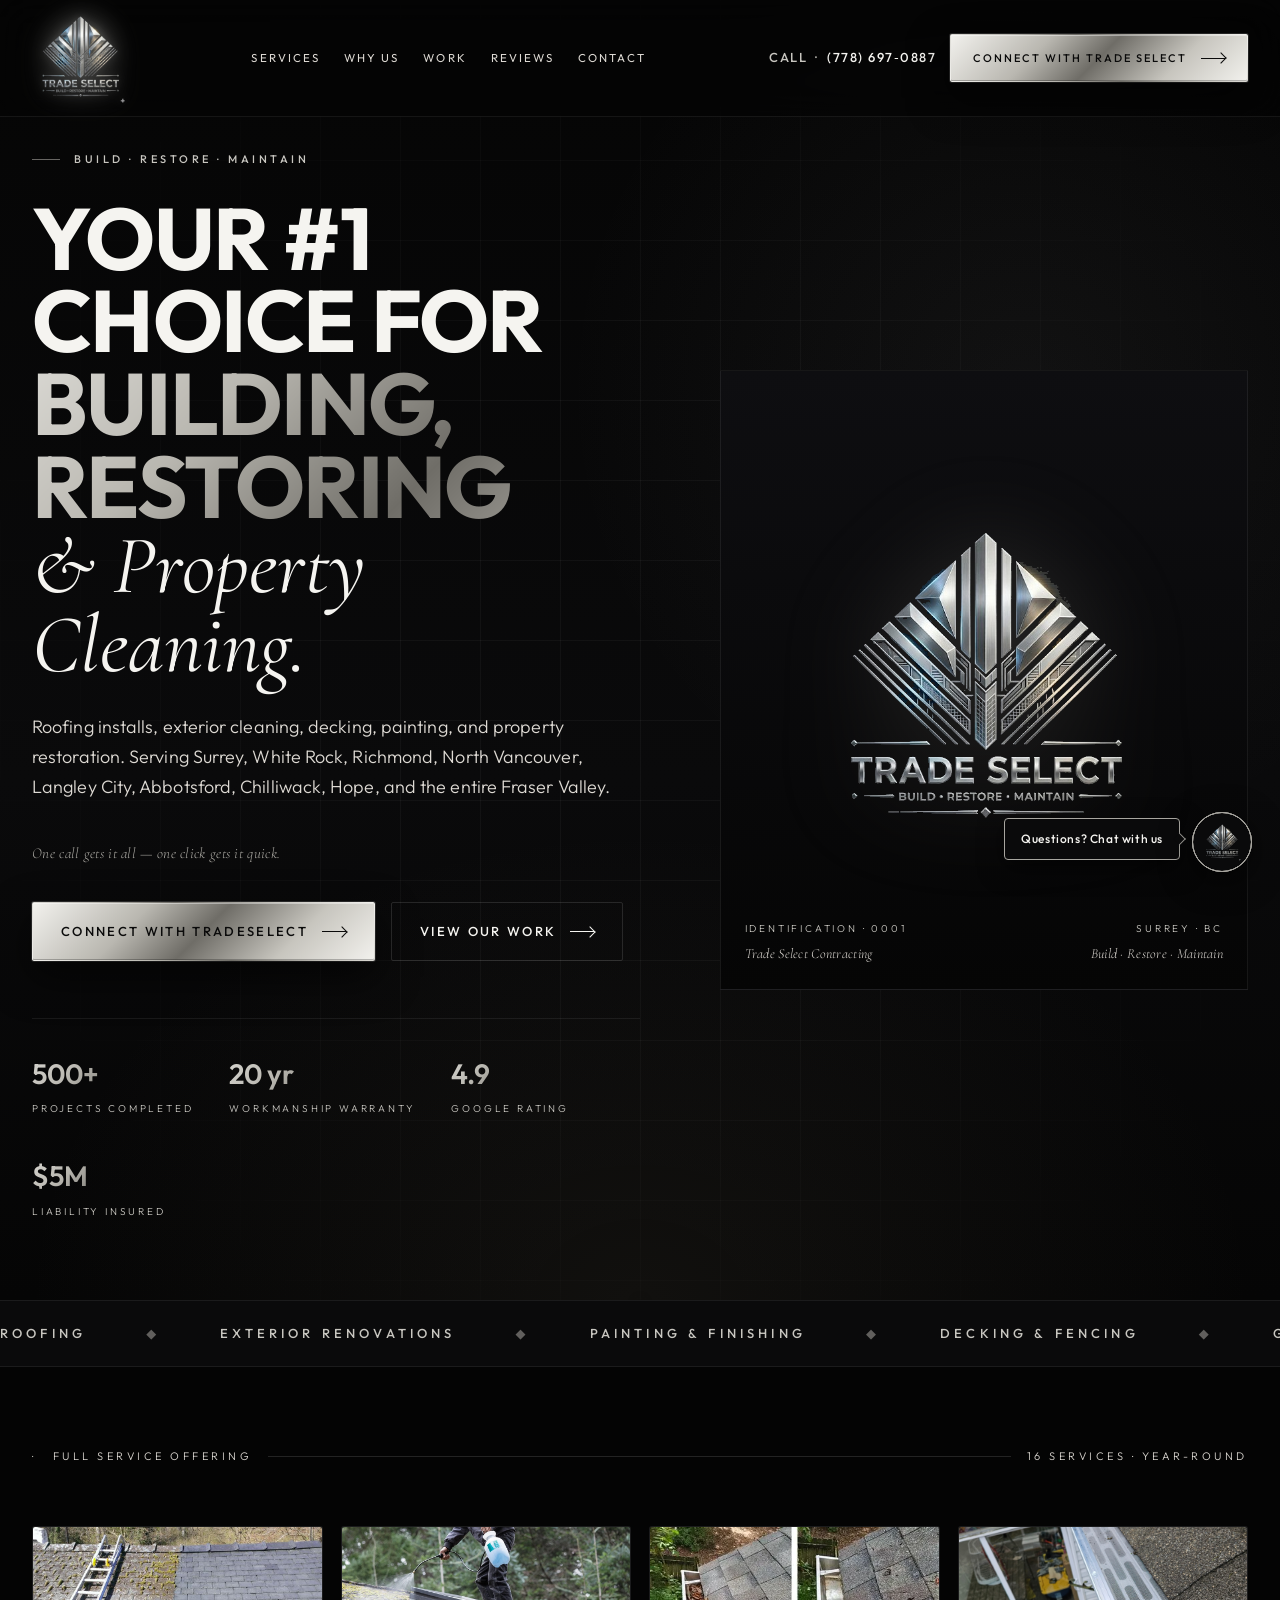
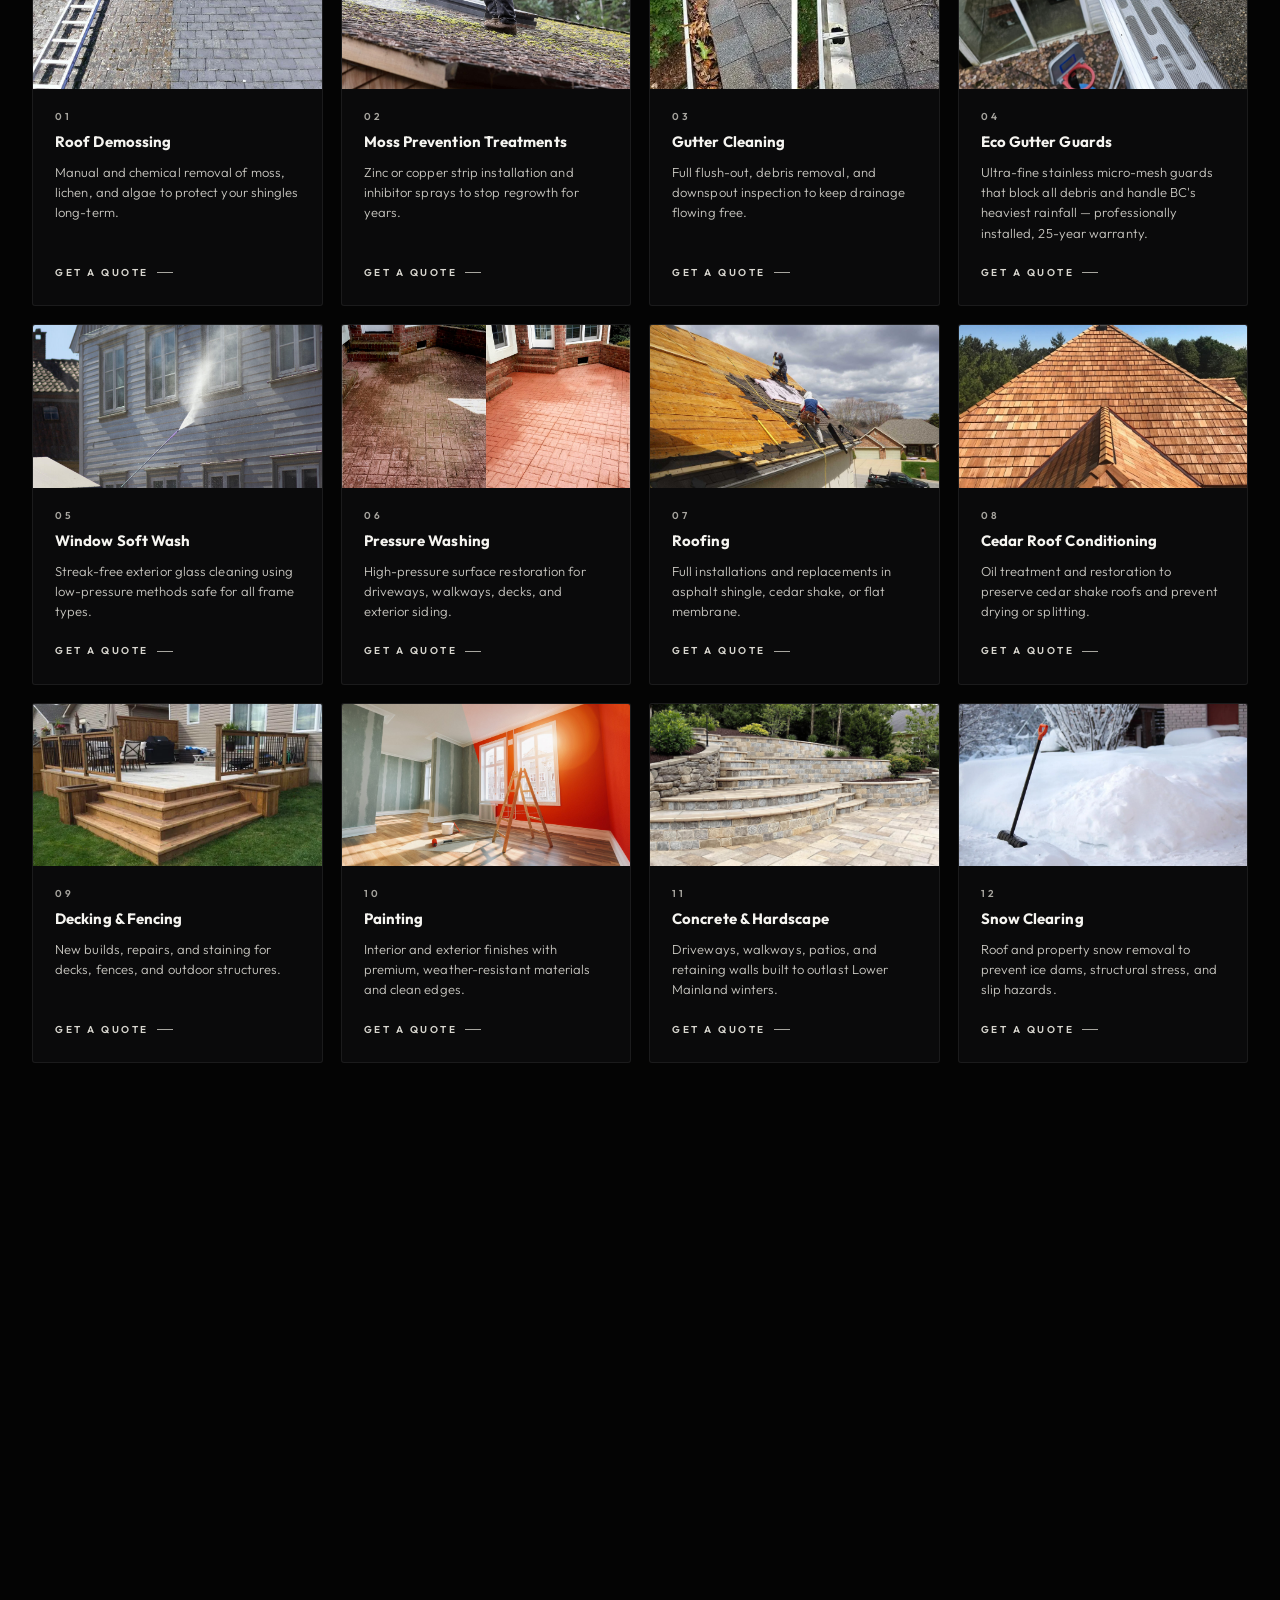
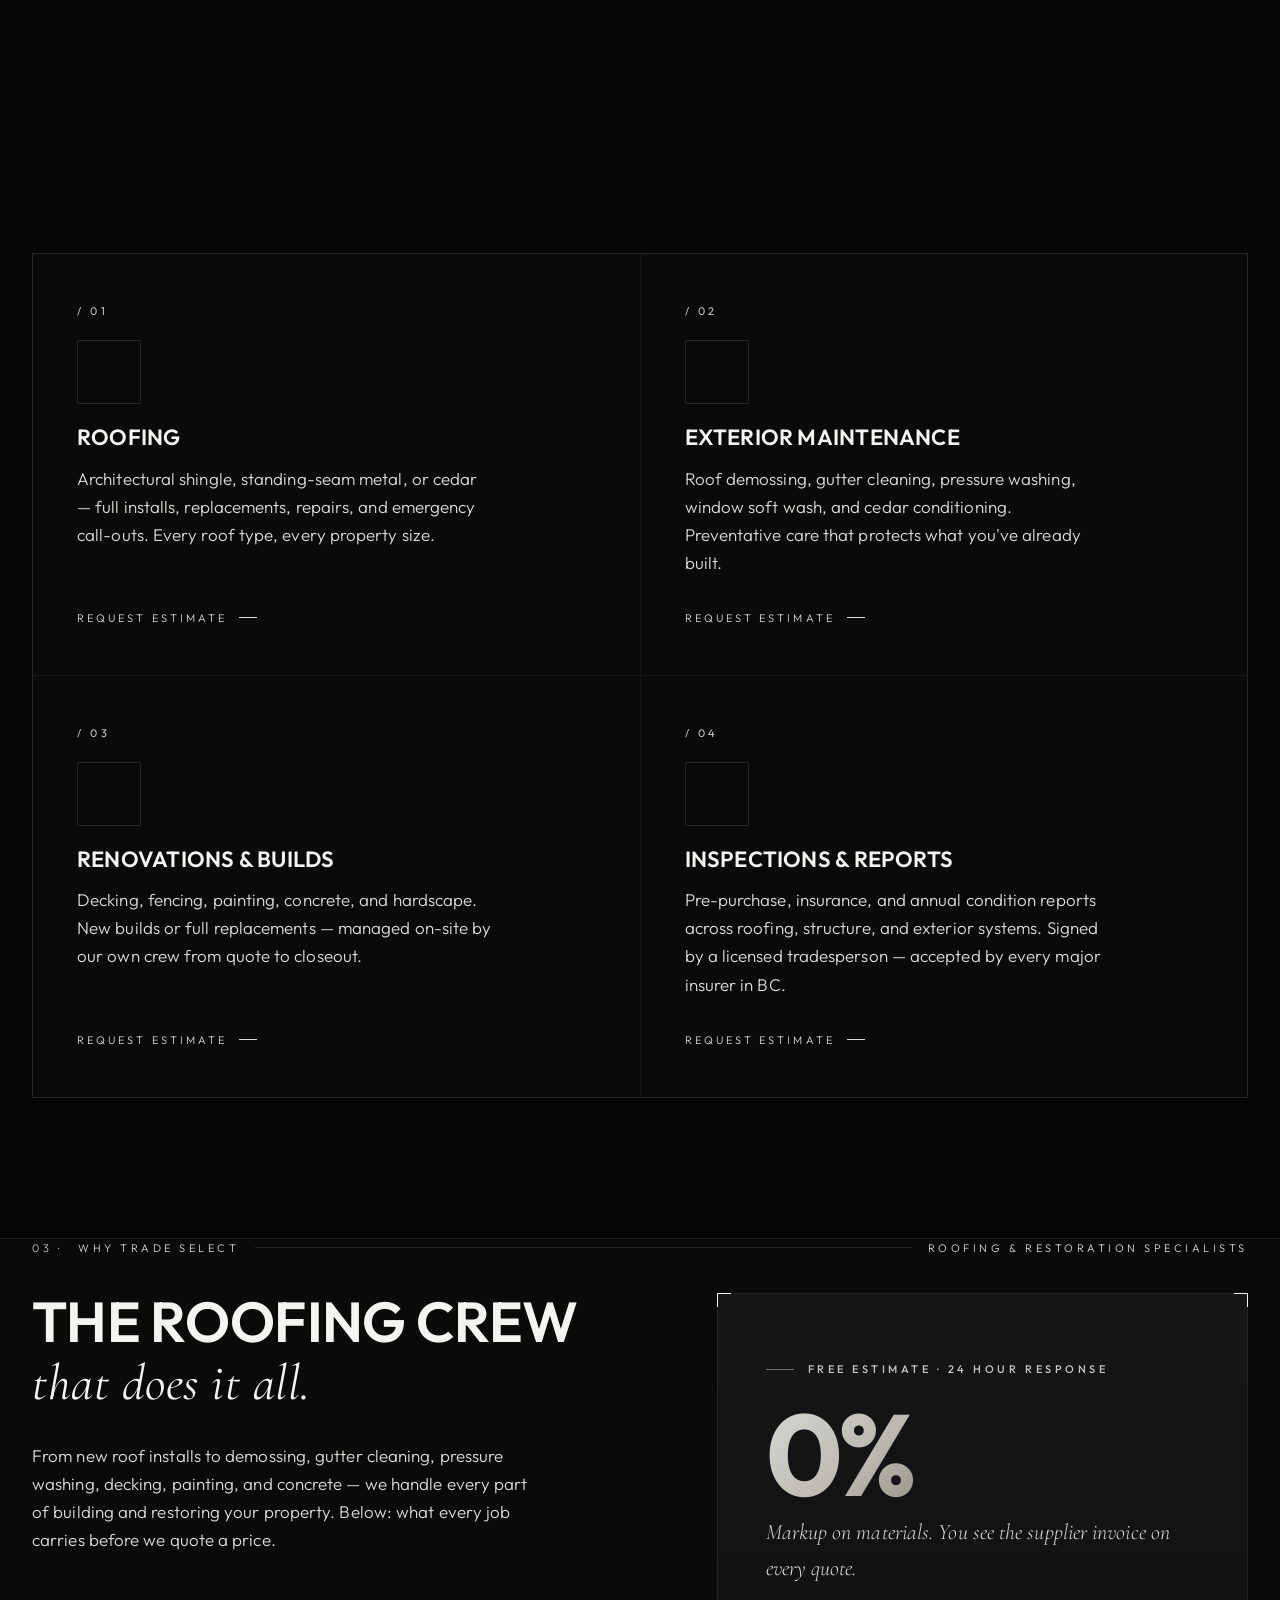
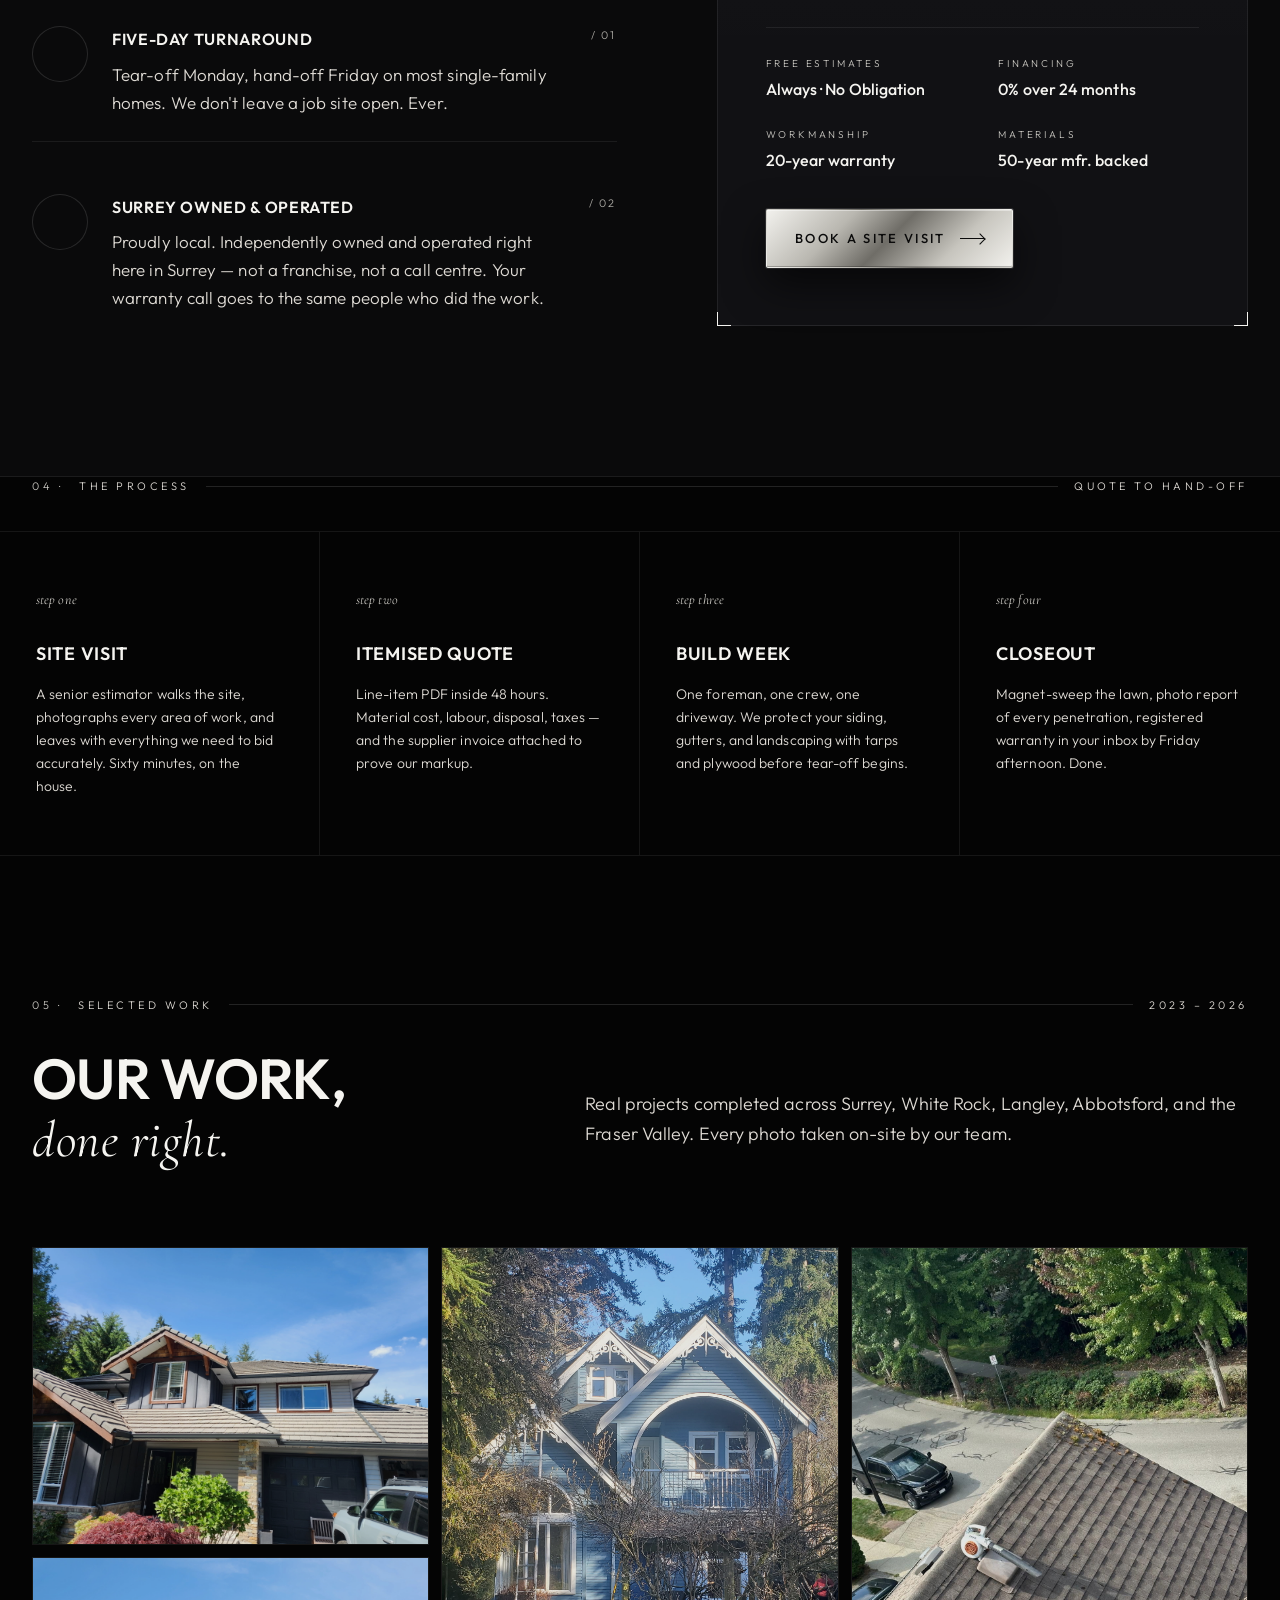
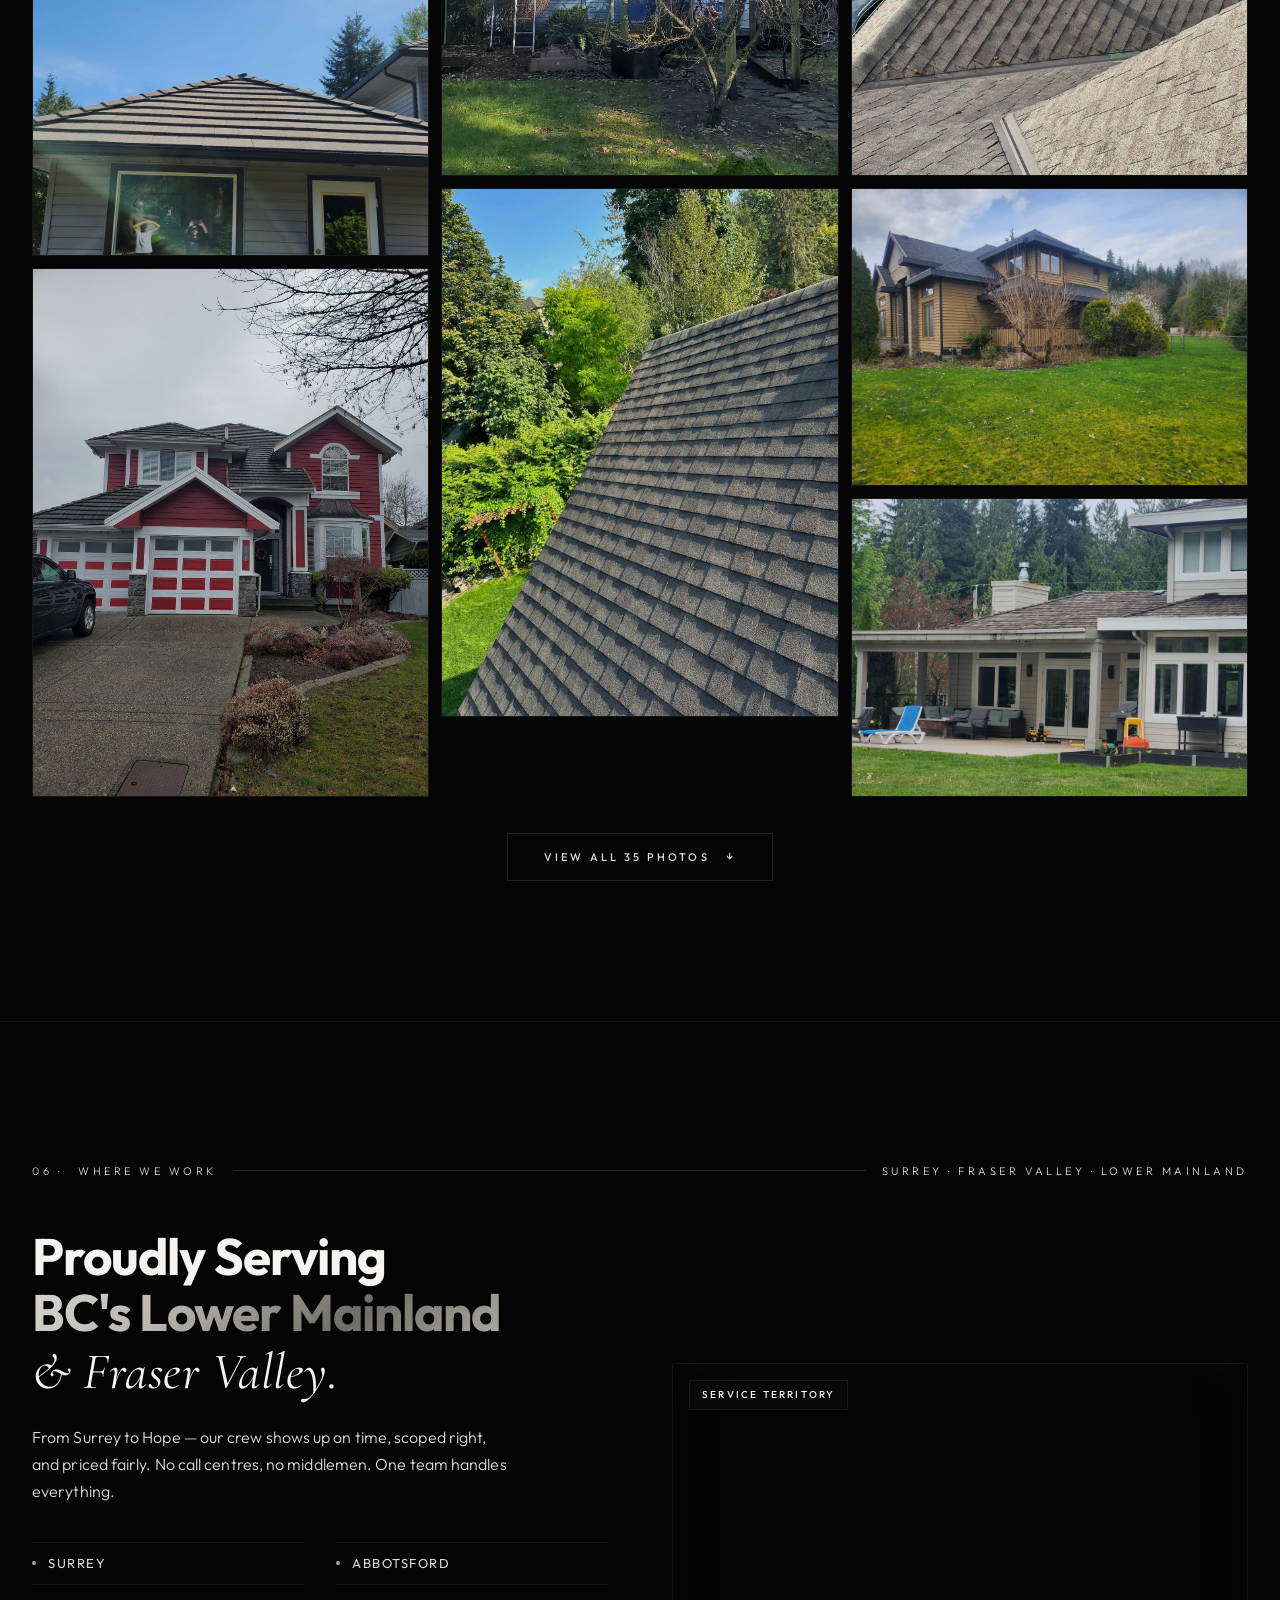
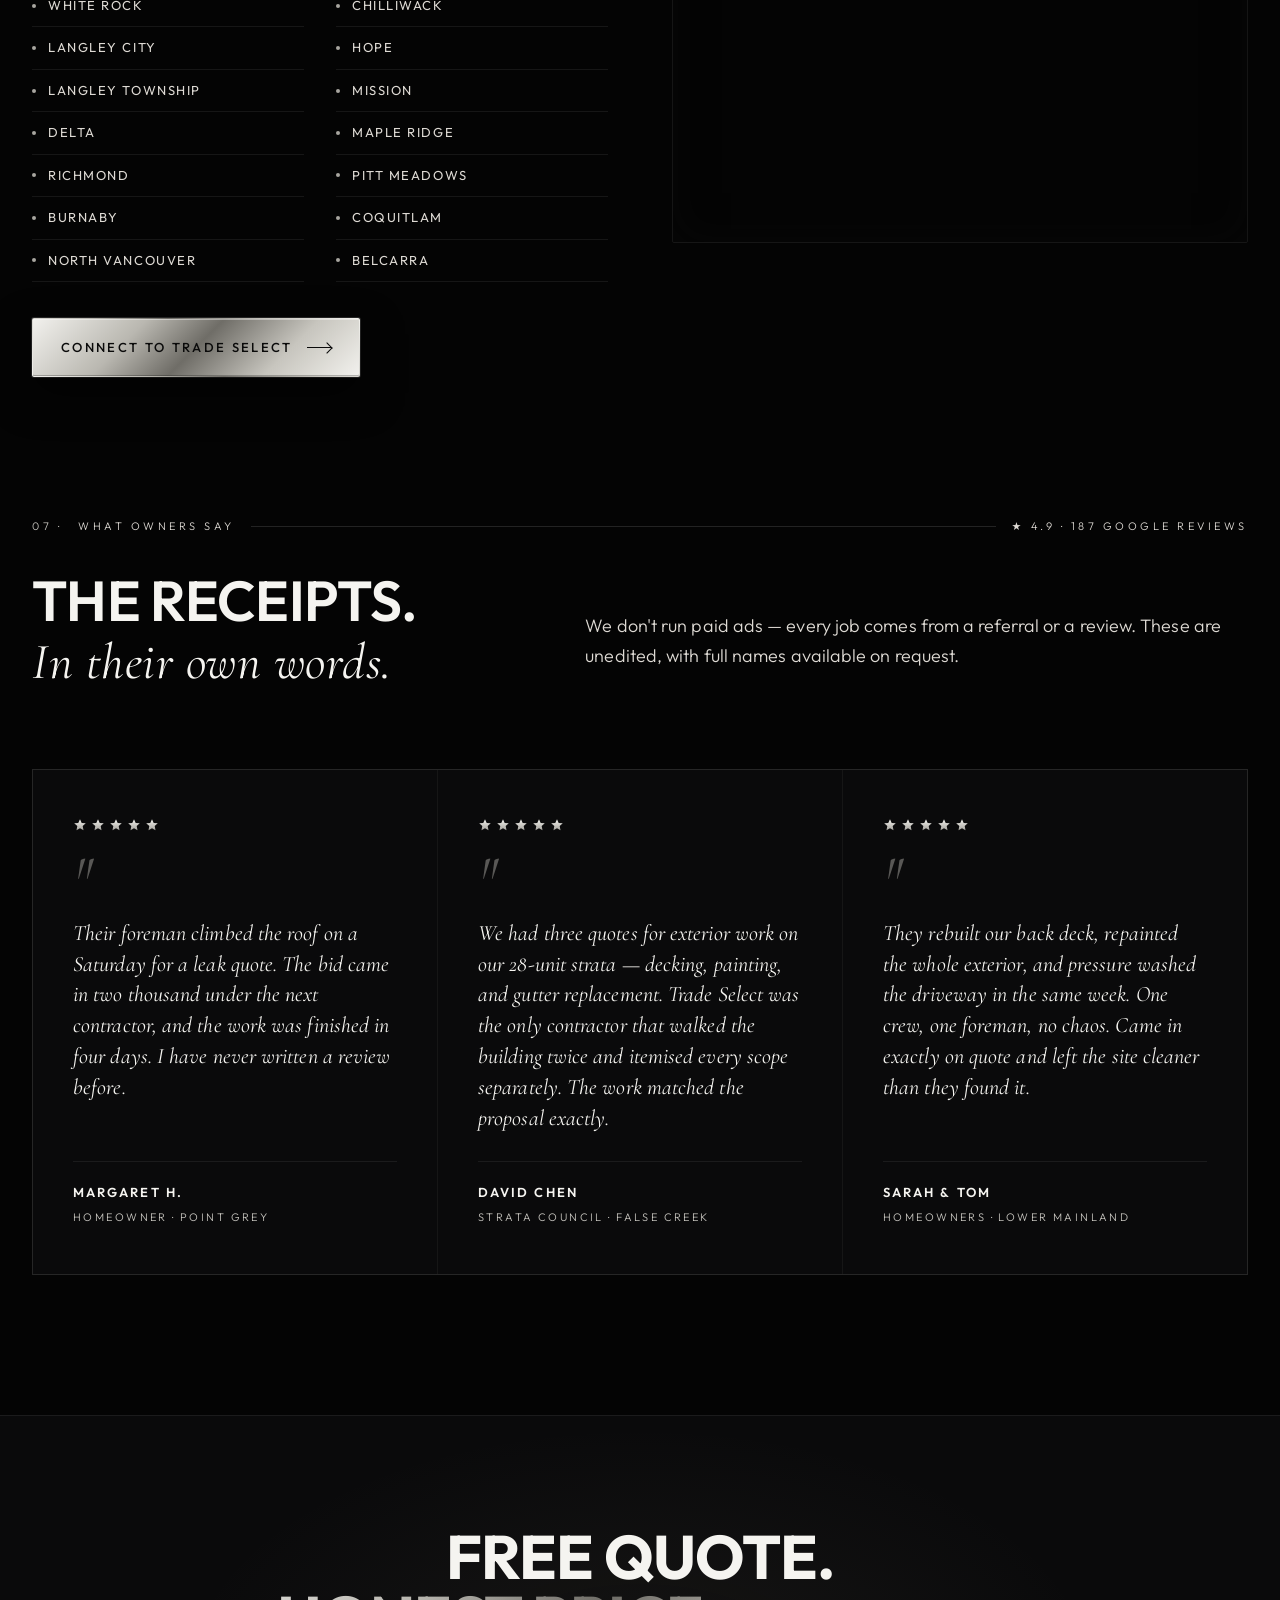
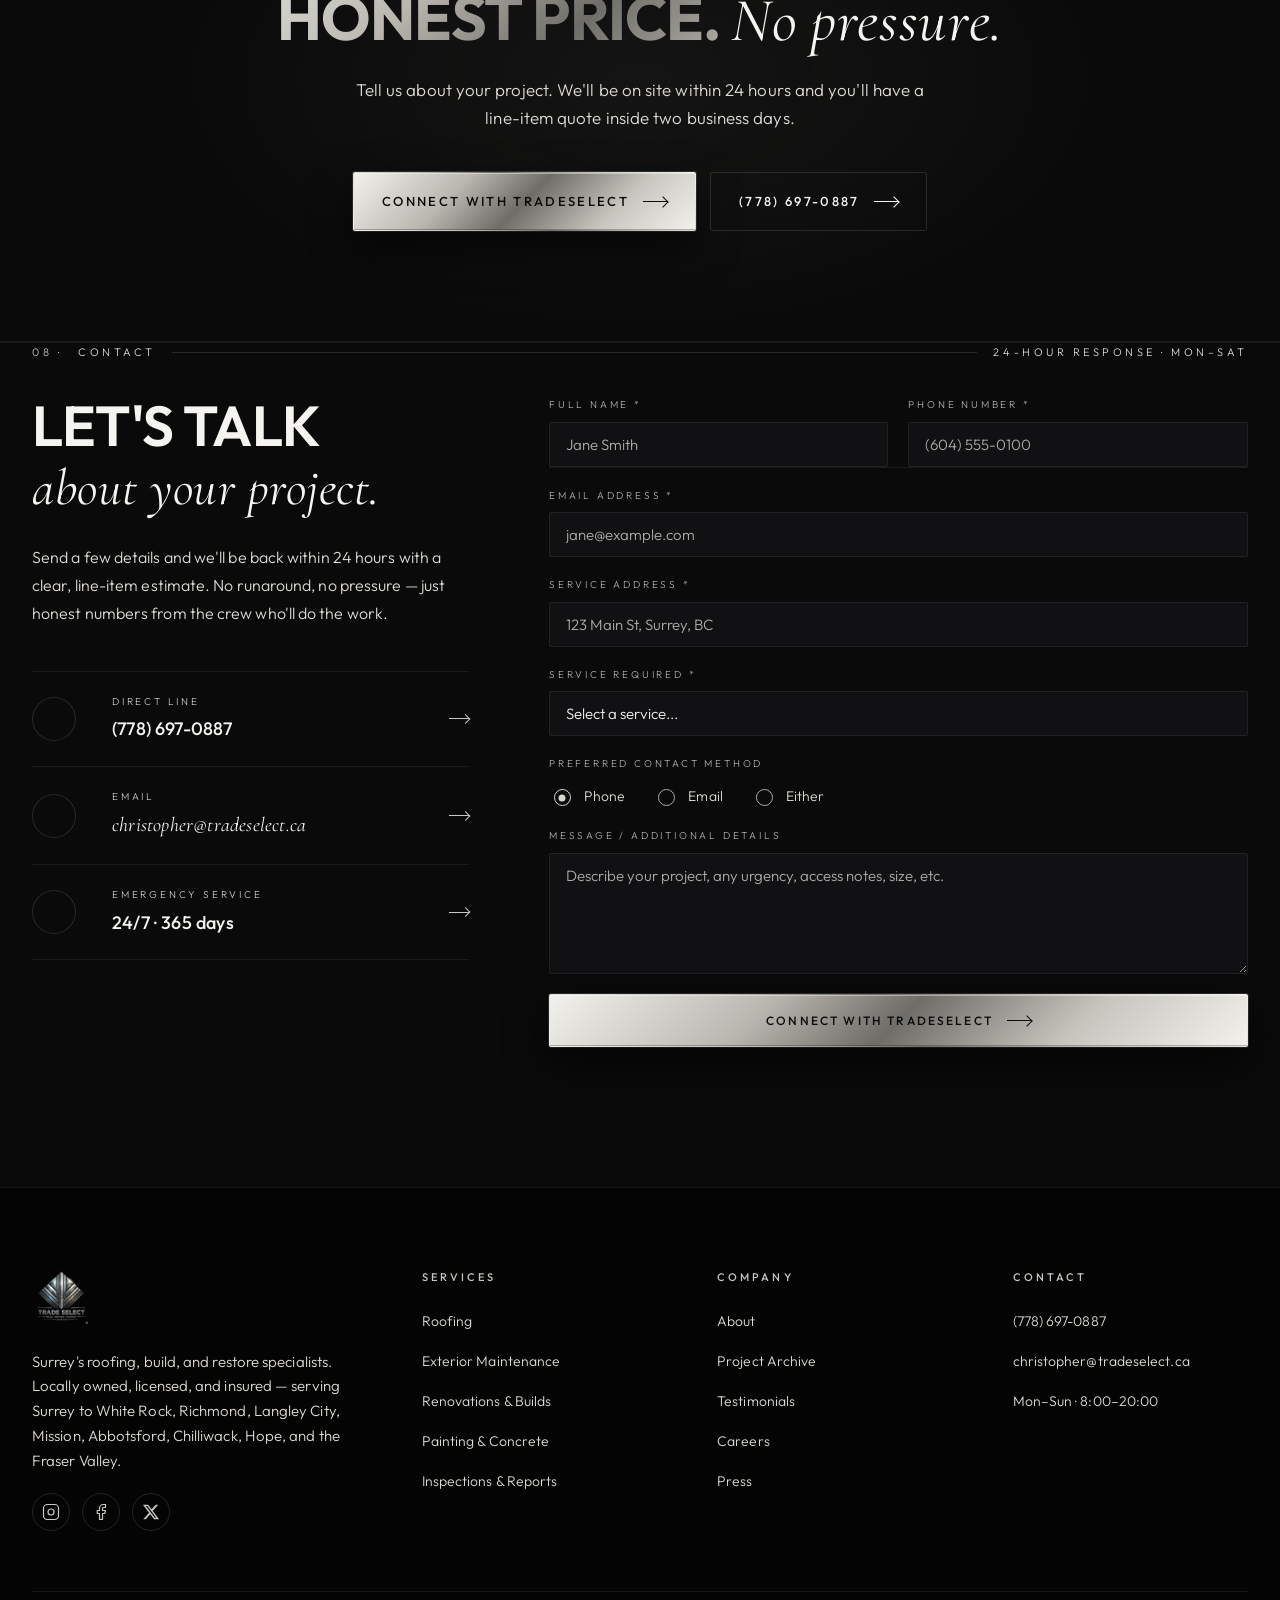
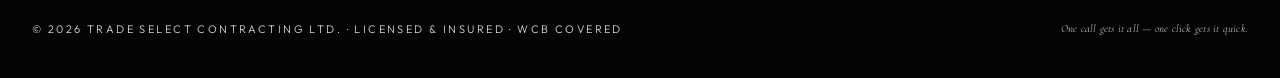
==== index.html @ bc8ffaba "Make desktop nav phone number a tel: link (tracked as header)" ====
<!DOCTYPE html>
<html lang="en">
<head>
  <meta charset="utf-8">
  <meta name="viewport" content="width=device-width, initial-scale=1">

  <!-- Google tag (gtag.js) -->
  <script async src="https://www.googletagmanager.com/gtag/js?id=G-NS8LM11NGY"></script>
  <script>
    window.dataLayer = window.dataLayer || [];
    function gtag(){dataLayer.push(arguments);}
    gtag('js', new Date());
    gtag('config', 'G-NS8LM11NGY');
  </script>

  <title>British Columbia's Full Service Property Maintenance &amp; Renovation Contractor | Trade Select</title>
  <meta name="description" content="Trade Select — Surrey's trusted roofing, build, and restore company. Roof installs, demossing, gutter cleaning, pressure washing, decking, painting, concrete, and more. Free quotes, 24-hour response.">

  <!-- Open Graph -->
  <meta property="og:title" content="British Columbia's Full Service Property Maintenance and Renovation Contractor" />
  <meta property="og:description" content="Trade Select — full-service roofing, property maintenance, and renovation contractor serving Surrey, the Fraser Valley, and across British Columbia. Free quotes, 24-hour response." />
  <meta property="og:type" content="website" />
  <meta property="og:url" content="https://www.tradeselect.ca/" />
  <meta property="og:image" content="https://www.tradeselect.ca/og-image.png" />

  <!-- Twitter Card -->
  <meta name="twitter:card" content="summary_large_image" />
  <meta name="twitter:title" content="British Columbia's Full Service Property Maintenance and Renovation Contractor" />
  <meta name="twitter:description" content="Full-service roofing, property maintenance, and renovation across Surrey, the Fraser Valley, and BC. Free quotes, 24-hour response." />
  <meta name="twitter:image" content="https://www.tradeselect.ca/og-image.png" />

  <!-- Canonical -->
  <link rel="canonical" href="https://www.tradeselect.ca/" />

  <!-- Favicon -->
  <link rel="icon" type="image/png" href="trade_select_logo_transparent.png" />
  <link rel="apple-touch-icon" href="trade_select_logo_transparent.png" />

  <!-- Robots -->
  <meta name="robots" content="index, follow" />

  <!-- LocalBusiness JSON-LD Schema -->
  <script type="application/ld+json">
  {
    "@context": "https://schema.org",
    "@type": "RoofingContractor",
    "name": "Trade Select",
    "description": "Surrey's roofing, build, and restore specialists. Roof installs, demossing, gutter cleaning, pressure washing, decking, painting, concrete, and more.",
    "url": "https://www.tradeselect.ca/",
    "telephone": "+17786970887",
    "email": "christopher@tradeselect.ca",
    "addressLocality": "Surrey",
    "addressRegion": "BC",
    "addressCountry": "CA",
    "areaServed": [
      "Surrey", "White Rock", "South Surrey", "Cloverdale", "Newton", "Fleetwood", "Guildford", "Whalley",
      "Delta", "Ladner", "Tsawwassen", "North Delta",
      "Langley City", "Township of Langley", "Aldergrove", "Belcarra",
      "Richmond",
      "Abbotsford", "Mission", "Maple Ridge", "Pitt Meadows",
      "Chilliwack", "Hope", "Agassiz", "Harrison Hot Springs",
      "New Westminster", "Burnaby"
    ],
    "serviceType": [
      "Roofing", "Roof Demossing", "Moss Prevention", "Gutter Cleaning",
      "Window Soft Wash", "Pressure Washing", "Cedar Roof Conditioning",
      "Decking & Fencing", "Painting", "Concrete & Hardscape",
      "Snow Clearing", "Seasonal Lighting", "Heating & Ventilation",
      "Concrete Sealing", "Driveway Blacktopping"
    ],
    "openingHoursSpecification": [
      {
        "@type": "OpeningHoursSpecification",
        "dayOfWeek": ["Monday","Tuesday","Wednesday","Thursday","Friday","Saturday","Sunday"],
        "opens": "08:00",
        "closes": "20:00"
      }
    ],
    "priceRange": "$$",
    "hasMap": "https://maps.google.com/?q=Trade+Select+Surrey+BC"
  }
  </script>

  <link rel="preconnect" href="https://fonts.googleapis.com">
  <link rel="preconnect" href="https://fonts.gstatic.com" crossorigin>
  <link href="https://fonts.googleapis.com/css2?family=Outfit:wght@300;400;500;600;700;800&family=Cormorant+Garamond:ital,wght@0,400;0,500;1,400;1,500&display=swap" rel="stylesheet">
  <style>
    /* ── Reset & Root ─────────────────────────────────────────── */
    :root {
      --bg-0: #040404;
      --bg-1: #0A0A0B;
      --bg-2: #111114;
      --bg-3: #16161A;
      --surface: #1A1A1F;
      --surface-2: #22222A;
      --hair: rgba(255,255,255,0.07);
      --hair-2: rgba(255,255,255,0.12);
      --hair-strong: rgba(255,255,255,0.22);
      --fg-0: #F5F4F0;
      --fg-1: #DEDAD4;
      --fg-2: #C8C6C0;
      --fg-3: #AEACA6;
      --silver-hi: #F2F1ED;
      --silver-1:  #D8D6CF;
      --silver-2:  #A8A6A0;
      --silver-3:  #9C9A94;
      --silver-lo: #3A3935;
      --accent: #D8D6CF;
      --accent-warm: #C9A87C;
      --grad-silver: linear-gradient(135deg, #F2F1ED 0%, #B9B7B0 30%, #6F6D67 50%, #C7C5BE 75%, #F2F1ED 100%);
      --grad-silver-flat: linear-gradient(180deg, #E6E4DD 0%, #ADAAA3 100%);
      --grad-brass: linear-gradient(135deg, #F4E2B8 0%, #C9A87C 38%, #7A5E37 55%, #D8B987 78%, #F4E2B8 100%);
      --font-display: "Outfit", system-ui, sans-serif;
      --font-body: "Outfit", system-ui, sans-serif;
      --font-serif: "Cormorant Garamond", "Cormorant", Georgia, serif;
      --max-w: 1280px;
      --gutter: 32px;
      --section-y: 140px;
    }
    html { scroll-behavior: smooth; }
    * { box-sizing: border-box; }
    html, body { margin: 0; padding: 0; overflow-x: hidden; }
    body {
      background: var(--bg-0);
      color: var(--fg-0);
      font-family: var(--font-body);
      font-weight: 300;
      font-size: 17px;
      line-height: 1.65;
      -webkit-font-smoothing: antialiased;
      text-rendering: optimizeLegibility;
      letter-spacing: 0.005em;
      overflow-x: hidden;
    }
    a { color: inherit; text-decoration: none; }
    img { display: block; max-width: 100%; }

    /* ── Typography ───────────────────────────────────────────── */
    .eyebrow {
      font-family: var(--font-display);
      font-weight: 500;
      font-size: 11px;
      letter-spacing: 0.32em;
      text-transform: uppercase;
      color: var(--fg-2);
      display: inline-flex;
      align-items: center;
      gap: 14px;
    }
    .eyebrow::before {
      content: "";
      display: inline-block;
      width: 28px;
      height: 1px;
      background: var(--silver-2);
      opacity: 0.6;
    }
    .h-display {
      font-family: var(--font-display);
      font-weight: 700;
      font-size: clamp(44px, 6.4vw, 92px);
      line-height: 0.98;
      letter-spacing: -0.018em;
      text-transform: uppercase;
      margin: 0;
    }
    .h-section {
      font-family: var(--font-display);
      font-weight: 600;
      font-size: clamp(34px, 4.4vw, 60px);
      line-height: 1.02;
      letter-spacing: -0.012em;
      text-transform: uppercase;
      margin: 0;
    }
    .h-card {
      font-family: var(--font-display);
      font-weight: 600;
      font-size: 22px;
      line-height: 1.2;
      letter-spacing: 0.01em;
      text-transform: uppercase;
      margin: 0;
    }
    .serif-it {
      font-family: var(--font-serif);
      font-style: italic;
      font-weight: 400;
      letter-spacing: 0.01em;
      text-transform: none;
    }
    .silver-text {
      background: var(--grad-silver);
      -webkit-background-clip: text;
              background-clip: text;
      color: transparent;
      background-size: 200% 100%;
      background-position: 30% 50%;
    }
    .muted { color: var(--fg-1); }
    .dim   { color: var(--fg-2); }

    /* ── Layout ───────────────────────────────────────────────── */
    .container {
      width: 100%;
      max-width: var(--max-w);
      margin: 0 auto;
      padding: 0 var(--gutter);
    }
    section {
      position: relative;
      padding: var(--section-y) 0;
    }
    section + section { padding-top: 0; }
    .section-head {
      display: grid;
      grid-template-columns: 1fr 1.4fr;
      gap: 80px;
      align-items: end;
      margin-bottom: 80px;
    }
    .section-head .lead { font-size: 18px; color: var(--fg-1); max-width: 56ch; }

    /* ── Hairlines & corner ticks ─────────────────────────────── */
    .rule { height: 1px; background: var(--hair); width: 100%; }
    .corner-tick {
      position: absolute;
      width: 14px; height: 14px;
      border-color: var(--silver-2);
      pointer-events: none;
    }
    .corner-tick.tl { top: -1px; left: -1px; border-top: 1px solid; border-left: 1px solid; }
    .corner-tick.tr { top: -1px; right: -1px; border-top: 1px solid; border-right: 1px solid; }
    .corner-tick.bl { bottom: -1px; left: -1px; border-bottom: 1px solid; border-left: 1px solid; }
    .corner-tick.br { bottom: -1px; right: -1px; border-bottom: 1px solid; border-right: 1px solid; }

    /* ── Buttons ──────────────────────────────────────────────── */
    .btn {
      display: inline-flex;
      align-items: center;
      gap: 14px;
      font-family: var(--font-display);
      font-weight: 500;
      font-size: 13px;
      letter-spacing: 0.18em;
      text-transform: uppercase;
      padding: 18px 28px;
      border-radius: 2px;
      cursor: pointer;
      position: relative;
      transition: transform 0.25s cubic-bezier(0.4,0,0.2,1), box-shadow 0.25s cubic-bezier(0.4,0,0.2,1), border-color 0.2s, color 0.2s;
      will-change: transform;
      border: 1px solid transparent;
      white-space: nowrap;
    }
    .btn .arrow {
      display: inline-block;
      width: 24px; height: 1px;
      background: currentColor;
      position: relative; flex-shrink: 0;
      transition: transform 0.25s cubic-bezier(0.4,0,0.2,1);
    }
    .btn .arrow::after {
      content: "";
      position: absolute;
      right: 0; top: 50%;
      width: 7px; height: 7px;
      border-top: 1px solid currentColor;
      border-right: 1px solid currentColor;
      transform: translateY(-50%) rotate(45deg);
    }
    @media (hover: hover) { .btn:hover .arrow { transform: translateX(7px); } }
    .btn-silver {
      color: #0A0A0A;
      background: var(--grad-silver);
      box-shadow:
        0 1px 0 rgba(255,255,255,0.4) inset,
        0 -1px 0 rgba(0,0,0,0.25) inset,
        0 16px 40px rgba(0,0,0,0.6),
        0 0 0 1px rgba(255,255,255,0.15);
    }
    @media (hover: hover) {
      .btn-silver:hover {
        transform: translateY(-2px);
        box-shadow:
          0 1px 0 rgba(255,255,255,0.55) inset,
          0 -1px 0 rgba(0,0,0,0.25) inset,
          0 24px 48px rgba(0,0,0,0.5),
          0 0 0 1px rgba(255,255,255,0.22);
      }
    }
    .btn-ghost {
      color: var(--fg-0);
      background: transparent;
      border-color: var(--hair-2);
    }
    .btn-ghost:hover {
      border-color: var(--silver-2);
      background: rgba(255,255,255,0.03);
    }

    /* ── Nav ──────────────────────────────────────────────────── */
    .nav {
      position: fixed;
      top: 0; left: 0; right: 0;
      z-index: 50;
      padding: 10px 0;
      background: rgba(4,4,4,0.6);
      backdrop-filter: blur(18px) saturate(1.2);
      -webkit-backdrop-filter: blur(18px) saturate(1.2);
      border-bottom: 1px solid var(--hair);
      transition: padding 0.3s ease, background 0.3s ease;
    }
    .nav.scrolled { padding: 8px 0; background: rgba(4,4,4,0.85); }
    .nav-inner {
      display: flex;
      align-items: center;
      justify-content: space-between;
      gap: 16px;
    }
    .nav-logo { display: flex; align-items: center; gap: 14px; flex-shrink: 0; }
    .nav-logo .word {
      font-family: var(--font-display);
      font-weight: 600;
      font-size: 14px;
      letter-spacing: 0.32em;
      text-transform: uppercase;
    }
    .nav-logo .word small {
      display: block;
      font-weight: 300;
      font-size: 9px;
      letter-spacing: 0.5em;
      color: var(--fg-2);
      margin-top: 2px;
    }
    .nav-links { display: flex; gap: 2px; align-items: center; }
    .nav-link {
      font-size: 11.5px;
      letter-spacing: 0.18em;
      text-transform: uppercase;
      font-weight: 400;
      color: var(--fg-1);
      padding: 10px 11px;
      border-radius: 2px;
      transition: color 0.2s ease, background 0.2s ease;
      white-space: nowrap;
    }
    .nav-link:hover { color: var(--fg-0); background: rgba(255,255,255,0.04); }
    .nav-cta { display: flex; align-items: center; gap: 14px; flex-shrink: 0; }
    .nav-phone {
      font-family: var(--font-display);
      font-weight: 500;
      font-size: 13px;
      letter-spacing: 0.12em;
      color: var(--fg-0);
    }
    .nav-phone .dot { color: var(--fg-3); margin: 0 8px; }

    /* Hamburger */
    .nav-hamburger {
      display: none;
      flex-direction: column;
      gap: 5px;
      background: none;
      border: none;
      cursor: pointer;
      padding: 8px;
      z-index: 52;
    }
    .nav-hamburger span {
      display: block;
      width: 24px; height: 1.5px;
      background: var(--fg-0);
      transition: transform 0.3s ease, opacity 0.3s ease;
    }
    .nav-hamburger.active span:nth-child(1) { transform: translateY(6.5px) rotate(45deg); }
    .nav-hamburger.active span:nth-child(2) { opacity: 0; }
    .nav-hamburger.active span:nth-child(3) { transform: translateY(-6.5px) rotate(-45deg); }

    /* Mobile menu */
    .mobile-menu {
      display: none;
      position: fixed;
      inset: 0;
      background: rgba(4,4,4,0.97);
      backdrop-filter: blur(20px);
      -webkit-backdrop-filter: blur(20px);
      z-index: 49;
      flex-direction: column;
      align-items: center;
      justify-content: center;
      gap: 4px;
      padding: 80px 40px 40px;
    }
    .mobile-menu.open { display: flex; }
    .mobile-menu .nav-link {
      font-size: 18px;
      letter-spacing: 0.22em;
      color: var(--fg-1);
      padding: 18px 32px;
      width: 100%;
      max-width: 320px;
      text-align: center;
      border-bottom: 1px solid var(--hair);
    }
    .mobile-menu .nav-link:last-of-type { border-bottom: none; }
    .mobile-menu .btn { margin-top: 24px; }

    /* ── Hero ─────────────────────────────────────────────────── */
    .hero {
      position: relative;
      min-height: 100vh;
      padding: 140px 0 80px;
      overflow: hidden;
      isolation: isolate;
      display: flex;
      align-items: center;
    }
    .hero-bg {
      position: absolute; inset: 0; z-index: -2;
      background:
        radial-gradient(ellipse 80% 60% at 50% 100%, rgba(120,110,90,0.10), transparent 60%),
        radial-gradient(ellipse 60% 60% at 80% 30%, rgba(180,180,180,0.06), transparent 60%),
        linear-gradient(180deg, #050505 0%, #0A0A0B 60%, #050505 100%);
    }
    .hero-grid {
      position: absolute; inset: 0; z-index: -1;
      background-image:
        linear-gradient(rgba(255,255,255,0.04) 1px, transparent 1px),
        linear-gradient(90deg, rgba(255,255,255,0.04) 1px, transparent 1px);
      background-size: 80px 80px;
      mask-image: radial-gradient(ellipse 70% 80% at 50% 50%, black 30%, transparent 80%);
      -webkit-mask-image: radial-gradient(ellipse 70% 80% at 50% 50%, black 30%, transparent 80%);
    }
    .hero-inner {
      display: grid;
      grid-template-columns: 1.15fr 1fr;
      gap: 80px;
      align-items: center;
    }
    .hero-left .eyebrow { margin-bottom: 28px; }
    .hero-headline {
      font-family: var(--font-display);
      font-weight: 700;
      font-size: clamp(48px, 6.8vw, 104px);
      line-height: 0.95;
      letter-spacing: -0.02em;
      text-transform: uppercase;
      margin: 0 0 28px;
    }
    .hero-headline .line { display: block; }
    .hero-headline .line.it {
      font-family: var(--font-serif);
      font-style: italic;
      font-weight: 400;
      text-transform: none;
      letter-spacing: 0;
      font-size: 0.95em;
    }
    .hero-sub {
      font-size: 18px;
      color: var(--fg-1);
      max-width: 52ch;
      margin: 0 0 44px;
      line-height: 1.65;
    }
    .hero-ctas { display: flex; gap: 16px; flex-wrap: wrap; }
    .hero-trust {
      margin-top: 56px;
      display: flex;
      gap: 36px;
      flex-wrap: wrap;
      border-top: 1px solid var(--hair);
      padding-top: 32px;
    }
    .trust-item { display: flex; flex-direction: column; gap: 4px; }
    .hero-trust .num {
      font-family: var(--font-display);
      font-weight: 600;
      font-size: 28px;
      letter-spacing: 0;
    }
    .hero-trust .lbl {
      font-size: 10px;
      letter-spacing: 0.28em;
      text-transform: uppercase;
      color: var(--fg-2);
    }
    .hero-right {
      position: relative;
      height: 620px;
      border: 1px solid var(--hair);
      background: linear-gradient(180deg, #0E0E11 0%, #050505 100%);
      overflow: hidden;
    }
    .hero-art {
      position: absolute; inset: 0;
      display: flex;
      align-items: center;
      justify-content: center;
    }
    .hero-art svg {
      width: 90%;
      max-width: 520px;
      height: auto;
      filter: drop-shadow(0 30px 60px rgba(0,0,0,0.6));
      animation: floatY 6s ease-in-out infinite;
    }
    @keyframes floatY {
      0%,100% { transform: translateY(0); }
      50% { transform: translateY(-12px); }
    }
    .hero-art-label {
      position: absolute;
      left: 24px; bottom: 24px; right: 24px;
      display: flex;
      justify-content: space-between;
      align-items: flex-end;
      font-size: 10px;
      letter-spacing: 0.28em;
      text-transform: uppercase;
      color: var(--fg-2);
    }
    .hero-art-label .est {
      font-family: var(--font-serif);
      font-style: italic;
      font-size: 14px;
      letter-spacing: 0.02em;
      color: var(--fg-1);
      text-transform: none;
    }

    /* ── Marquee ──────────────────────────────────────────────── */
    .marquee {
      border-top: 1px solid var(--hair);
      border-bottom: 1px solid var(--hair);
      overflow: hidden;
      padding: 22px 0;
      background: var(--bg-1);
    }
    .marquee-track {
      display: flex;
      gap: 60px;
      animation: marquee 38s linear infinite;
      white-space: nowrap;
      width: max-content;
    }
    .marquee-item {
      font-family: var(--font-display);
      font-weight: 500;
      font-size: 13px;
      letter-spacing: 0.32em;
      text-transform: uppercase;
      color: var(--fg-2);
      display: inline-flex;
      align-items: center;
      gap: 60px;
    }
    .marquee-item::after { content: "◆"; color: var(--silver-2); opacity: 0.55; }
    @keyframes marquee { to { transform: translateX(-50%); } }

    /* ── Services ─────────────────────────────────────────────── */
    .services-grid {
      display: grid;
      grid-template-columns: repeat(2, 1fr);
      gap: 1px;
      background: var(--hair);
      border: 1px solid var(--hair);
    }
    .service-card {
      background: var(--bg-1);
      padding: 48px 44px;
      display: grid;
      grid-template-rows: auto auto 1fr auto;
      gap: 20px;
      min-height: 360px;
      position: relative;
      transition: background 0.4s ease;
    }
    .service-card:hover { background: var(--bg-2); }
    .service-card .num {
      font-family: var(--font-display);
      font-weight: 400;
      font-size: 11px;
      letter-spacing: 0.32em;
      color: var(--fg-2);
    }
    .service-card .icon {
      width: 64px; height: 64px;
      display: flex; align-items: center; justify-content: center;
      border: 1px solid var(--hair-2);
      border-radius: 2px;
    }
    .service-card .icon svg { width: 32px; height: 32px; }
    .service-card p { color: var(--fg-1); margin: 0; max-width: 38ch; }
    .service-card .read {
      font-family: var(--font-display);
      font-size: 11px;
      letter-spacing: 0.28em;
      text-transform: uppercase;
      color: var(--fg-1);
      display: inline-flex;
      align-items: center;
      gap: 12px;
      margin-top: 12px;
      transition: color 0.2s ease;
    }
    .service-card .read:hover { color: var(--fg-0); }
    .service-card .read::after {
      content: "";
      display: inline-block;
      width: 18px; height: 1px;
      background: currentColor;
    }

    /* ── Why Us ───────────────────────────────────────────────── */
    .why {
      background: var(--bg-1);
      border-top: 1px solid var(--hair);
      border-bottom: 1px solid var(--hair);
    }
    .why-grid {
      display: grid;
      grid-template-columns: 1.1fr 1fr;
      gap: 100px;
      align-items: start;
    }
    .why-pillars { display: grid; gap: 28px; margin-top: 48px; }
    .why-pillar {
      display: grid;
      grid-template-columns: 56px 1fr auto;
      gap: 24px;
      align-items: start;
      padding: 24px 0;
      border-bottom: 1px solid var(--hair);
    }
    .why-pillar:last-child { border-bottom: 0; }
    .why-pillar .ic {
      width: 56px; height: 56px;
      border: 1px solid var(--hair-2);
      display: flex; align-items: center; justify-content: center;
      border-radius: 50%;
    }
    .why-pillar .ic svg { width: 24px; height: 24px; }
    .why-pillar h4 {
      font-family: var(--font-display);
      font-weight: 600;
      font-size: 16px;
      letter-spacing: 0.04em;
      text-transform: uppercase;
      margin: 0 0 8px;
    }
    .why-pillar p { color: var(--fg-1); margin: 0; max-width: 42ch; }
    .why-pillar .idx {
      font-family: var(--font-display);
      font-size: 11px;
      letter-spacing: 0.2em;
      color: var(--fg-3);
    }
    .why-stat-box {
      border: 1px solid var(--hair);
      padding: 56px 48px;
      position: relative;
      background: linear-gradient(180deg, rgba(255,255,255,0.02), transparent 60%), var(--bg-2);
    }
    .why-stat-box .big {
      font-family: var(--font-display);
      font-weight: 700;
      font-size: clamp(80px, 9vw, 132px);
      line-height: 0.9;
      letter-spacing: -0.04em;
      margin: 0;
    }
    .why-stat-box .sub {
      font-family: var(--font-serif);
      font-style: italic;
      font-size: 22px;
      color: var(--fg-1);
      margin-top: 8px;
    }
    .why-stat-box .ledger {
      margin-top: 40px;
      display: grid;
      grid-template-columns: repeat(2, 1fr);
      gap: 24px 32px;
      border-top: 1px solid var(--hair);
      padding-top: 28px;
    }
    .why-stat-box .ledger .k {
      font-size: 10px;
      letter-spacing: 0.28em;
      text-transform: uppercase;
      color: var(--fg-2);
      margin-bottom: 4px;
    }
    .why-stat-box .ledger .v {
      font-family: var(--font-display);
      font-weight: 500;
      font-size: 16px;
    }

    /* ── Process ──────────────────────────────────────────────── */
    .process { padding-top: 0; }
    .process-rail {
      display: grid;
      grid-template-columns: repeat(4, 1fr);
      border-top: 1px solid var(--hair);
      border-bottom: 1px solid var(--hair);
    }
    .process-step {
      padding: 56px 36px;
      border-right: 1px solid var(--hair);
      position: relative;
    }
    .process-step:last-child { border-right: 0; }
    .process-step .step-num {
      font-family: var(--font-serif);
      font-style: italic;
      font-weight: 400;
      font-size: 14px;
      color: var(--fg-2);
      margin-bottom: 28px;
    }
    .process-step h4 {
      font-family: var(--font-display);
      font-weight: 600;
      font-size: 18px;
      letter-spacing: 0.04em;
      text-transform: uppercase;
      margin: 0 0 14px;
    }
    .process-step p { color: var(--fg-1); font-size: 14px; margin: 0; }

    /* ── Gallery ──────────────────────────────────────────────── */
    .gallery-grid {
      display: grid;
      grid-template-columns: repeat(12, 1fr);
      gap: 16px;
    }
    .gal {
      position: relative;
      overflow: hidden;
      background: var(--bg-2);
      border: 1px solid var(--hair);
      cursor: pointer;
      transition: transform 0.5s cubic-bezier(.2,.7,.2,1);
    }
    @media (hover: hover) { .gal:hover { transform: translateY(-4px); } }
    .gal .img { position: relative; width: 100%; height: 100%; min-height: 320px; }
    .gal .img svg { width: 100%; height: 100%; display: block; }
    .gal-coming-soon {
      background: var(--bg-2);
      display: flex; align-items: center; justify-content: center;
    }
    .gal-coming-soon span {
      font-family: var(--font-display);
      font-size: 11px;
      font-weight: 500;
      letter-spacing: 0.32em;
      text-transform: uppercase;
      color: var(--fg-3);
      text-align: center;
      line-height: 1.9;
    }
    .gal .meta {
      position: absolute;
      left: 20px; bottom: 16px; right: 20px;
      display: flex; justify-content: space-between; align-items: flex-end;
      z-index: 2;
      color: var(--fg-0);
    }
    .gal .meta .title {
      font-family: var(--font-display);
      font-weight: 600;
      font-size: 15px;
      letter-spacing: 0.05em;
      text-transform: uppercase;
    }
    .gal .meta .sub {
      font-size: 11px;
      letter-spacing: 0.22em;
      text-transform: uppercase;
      color: var(--fg-2);
      margin-top: 2px;
    }
    .gal .badge {
      font-family: var(--font-display);
      font-size: 10px;
      letter-spacing: 0.24em;
      text-transform: uppercase;
      color: var(--fg-1);
      border: 1px solid var(--hair-2);
      padding: 6px 10px;
    }
    .gal::after {
      content: "";
      position: absolute; inset: 0; z-index: 1;
      background: linear-gradient(180deg, transparent 50%, rgba(0,0,0,0.85) 100%);
      pointer-events: none;
    }
    .gal-tall   { grid-column: span 4; grid-row: span 2; }
    .gal-wide   { grid-column: span 8; }
    .gal-med    { grid-column: span 4; }
    .gal-square { grid-column: span 4; }
    .gal-wide2  { grid-column: span 8; }

    /* ── Portfolio Masonry ────────────────────────────────────── */
    .portfolio-masonry {
      columns: 3;
      column-gap: 12px;
    }
    .pm-item {
      break-inside: avoid;
      margin-bottom: 12px;
      overflow: hidden;
      position: relative;
      cursor: zoom-in;
      border: 1px solid var(--hair);
    }
    .pm-item img {
      width: 100%;
      display: block;
      transition: transform 0.5s cubic-bezier(0.4,0,0.2,1), filter 0.5s ease;
      filter: brightness(0.9);
    }
    @media (hover: hover) {
      .pm-item:hover img {
        transform: scale(1.04);
        filter: brightness(1);
      }
    }
    /* Lightbox */
    .lb {
      display: none;
      position: fixed;
      inset: 0;
      z-index: 200;
      background: rgba(4,4,4,0.96);
      backdrop-filter: blur(16px);
      -webkit-backdrop-filter: blur(16px);
      align-items: center;
      justify-content: center;
    }
    .lb.open { display: flex; }
    .lb-img {
      max-width: 88vw;
      max-height: 86vh;
      object-fit: contain;
      display: block;
      border: 1px solid var(--hair-2);
    }
    .lb-close {
      position: absolute;
      top: 20px; right: 24px;
      font-family: var(--font-display);
      font-size: 10px;
      letter-spacing: 0.24em;
      text-transform: uppercase;
      color: var(--fg-2);
      cursor: pointer;
      border: 1px solid var(--hair-2);
      padding: 8px 16px;
      background: none;
      transition: color 0.2s, border-color 0.2s;
    }
    .lb-close:hover { color: var(--fg-0); border-color: var(--silver-2); }
    .lb-nav {
      position: absolute;
      top: 50%; transform: translateY(-50%);
      font-family: var(--font-display);
      font-size: 10px;
      letter-spacing: 0.22em;
      text-transform: uppercase;
      color: var(--fg-2);
      cursor: pointer;
      border: 1px solid var(--hair-2);
      padding: 14px 18px;
      background: rgba(4,4,4,0.7);
      transition: color 0.2s, border-color 0.2s;
    }
    .lb-prev { left: 20px; }
    .lb-next { right: 20px; }
    .lb-nav:hover { color: var(--fg-0); border-color: var(--silver-2); }
    .lb-counter {
      position: absolute;
      bottom: 20px; left: 50%; transform: translateX(-50%);
      font-family: var(--font-display);
      font-size: 10px;
      letter-spacing: 0.28em;
      text-transform: uppercase;
      color: var(--fg-3);
      white-space: nowrap;
    }
    /* Gallery expand/collapse */
    .gallery-extra-wrap {
      overflow: hidden;
      max-height: 0;
      transition: max-height 0.85s cubic-bezier(0.4,0,0.2,1);
    }
    .gallery-extra-wrap .portfolio-masonry {
      margin-top: 12px;
    }
    .gallery-toggle-row {
      display: flex;
      justify-content: center;
      margin-top: 36px;
    }
    .gallery-toggle-btn {
      display: inline-flex;
      align-items: center;
      gap: 16px;
      font-family: var(--font-display);
      font-weight: 500;
      font-size: 11px;
      letter-spacing: 0.28em;
      text-transform: uppercase;
      color: var(--fg-1);
      background: none;
      border: 1px solid var(--hair-2);
      padding: 16px 36px;
      cursor: pointer;
      transition: color 0.2s ease, border-color 0.2s ease, background 0.2s ease;
    }
    .gallery-toggle-btn:hover {
      color: var(--fg-0);
      border-color: var(--silver-2);
      background: rgba(255,255,255,0.03);
    }
    .gallery-toggle-arrow {
      display: inline-block;
      font-style: normal;
      transition: transform 0.4s cubic-bezier(0.4,0,0.2,1);
      line-height: 1;
    }
    .gallery-toggle-btn.open .gallery-toggle-arrow {
      transform: rotate(180deg);
    }

    @media (max-width: 900px) {
      .portfolio-masonry { columns: 2; column-gap: 8px; }
      .pm-item { margin-bottom: 8px; }
      .lb-img { max-width: 94vw; max-height: 78vh; }
      .lb-nav { padding: 10px 14px; min-height: 44px; min-width: 44px; }
    }
    @media (max-width: 600px) {
      .portfolio-masonry { columns: 2; column-gap: 6px; }
      .pm-item { margin-bottom: 6px; }
      .gallery-toggle-btn { width: 100%; justify-content: center; padding: 16px 20px; }
      /* Lightbox: stack controls above/below image */
      .lb-img { max-width: 96vw; max-height: 72vh; }
      .lb-prev { left: 8px; }
      .lb-next { right: 8px; }
      .lb-nav { padding: 10px 12px; min-height: 44px; min-width: 44px; font-size: 9px; }
      .lb-close { top: 12px; right: 12px; padding: 10px 14px; min-height: 44px; }
      .lb-counter { bottom: 12px; font-size: 9px; }
    }
    @media (max-width: 420px) {
      .portfolio-masonry { columns: 1; column-gap: 0; }
      .pm-item { margin-bottom: 6px; }
    }

    /* ── Testimonials ─────────────────────────────────────────── */
    .test-grid {
      display: grid;
      grid-template-columns: repeat(3, 1fr);
      gap: 1px;
      background: var(--hair);
      border: 1px solid var(--hair);
    }
    .test-card {
      background: var(--bg-1);
      padding: 48px 40px;
      display: flex;
      flex-direction: column;
      gap: 28px;
      min-height: 340px;
    }
    .test-quote-mark {
      font-family: var(--font-serif);
      font-style: italic;
      font-weight: 400;
      font-size: 60px;
      line-height: 0.6;
      color: var(--silver-2);
      opacity: 0.5;
      height: 30px;
    }
    .test-quote {
      font-family: var(--font-serif);
      font-style: italic;
      font-weight: 400;
      font-size: 22px;
      line-height: 1.4;
      color: var(--fg-0);
      flex: 1;
    }
    .test-meta {
      display: flex;
      flex-direction: column;
      gap: 4px;
      border-top: 1px solid var(--hair);
      padding-top: 20px;
    }
    .test-meta .name {
      font-family: var(--font-display);
      font-weight: 600;
      font-size: 13px;
      letter-spacing: 0.16em;
      text-transform: uppercase;
    }
    .test-meta .role {
      font-size: 11px;
      letter-spacing: 0.22em;
      text-transform: uppercase;
      color: var(--fg-2);
    }
    .test-stars { display: inline-flex; gap: 4px; }

    /* ── CTA Strip ────────────────────────────────────────────── */
    .cta-strip {
      padding: 110px 0;
      background:
        radial-gradient(ellipse 60% 80% at 50% 50%, rgba(160,150,130,0.08), transparent 60%),
        var(--bg-1);
      border-top: 1px solid var(--hair);
      border-bottom: 1px solid var(--hair);
    }
    .cta-strip .container { text-align: center; }
    .cta-strip h2 {
      font-family: var(--font-display);
      font-weight: 700;
      font-size: clamp(36px, 4.8vw, 72px);
      line-height: 1;
      letter-spacing: -0.015em;
      text-transform: uppercase;
      margin: 0 0 24px;
    }
    .cta-strip h2 .it {
      font-family: var(--font-serif);
      font-style: italic;
      font-weight: 400;
      text-transform: none;
    }
    .cta-strip p { color: var(--fg-1); max-width: 52ch; margin: 0 auto 40px; }
    .cta-strip .ctas { display: inline-flex; gap: 14px; flex-wrap: wrap; justify-content: center; }

    /* ── Contact ──────────────────────────────────────────────── */
    .contact { background: var(--bg-1); border-top: 1px solid var(--hair); }
    .contact-grid {
      display: grid;
      grid-template-columns: 1fr 1.1fr;
      gap: 80px;
      align-items: start;
    }
    .contact-info p { color: var(--fg-1); max-width: 46ch; }
    .contact-channels {
      margin-top: 40px;
      display: grid;
      gap: 0;
      border-top: 1px solid var(--hair);
    }
    .channel {
      display: grid;
      grid-template-columns: 56px 1fr auto;
      gap: 24px;
      align-items: center;
      padding: 22px 0;
      border-bottom: 1px solid var(--hair);
      transition: opacity 0.2s ease;
    }
    .channel:hover { opacity: 0.8; }
    .channel .ic {
      width: 44px; height: 44px;
      border: 1px solid var(--hair-2);
      display: flex; align-items: center; justify-content: center;
      border-radius: 50%;
    }
    .channel .ic svg { width: 18px; height: 18px; }
    .channel .k {
      font-size: 10px;
      letter-spacing: 0.28em;
      text-transform: uppercase;
      color: var(--fg-2);
      margin-bottom: 4px;
    }
    .channel .v {
      font-family: var(--font-display);
      font-weight: 500;
      font-size: 18px;
      letter-spacing: 0.01em;
    }
    .channel .v.serif {
      font-family: var(--font-serif);
      font-style: italic;
      font-weight: 400;
      font-size: 20px;
    }
    .channel .arrow-r { width: 20px; height: 1px; background: var(--fg-2); position: relative; }
    .channel .arrow-r::after {
      content: "";
      position: absolute; right: 0; top: 50%;
      width: 6px; height: 6px;
      border-top: 1px solid var(--fg-2);
      border-right: 1px solid var(--fg-2);
      transform: translateY(-50%) rotate(45deg);
    }
    .form {
      border: 1px solid var(--hair);
      background: var(--bg-1);
      position: relative;
      overflow: hidden;
    }
    .form-header {
      padding: 28px 32px 24px;
      border-bottom: 1px solid var(--hair);
    }
    .form-header .eyebrow { margin: 0; }
    .form-rows-wrap { padding: 0; }
    .form-row {
      display: grid;
      grid-template-columns: 1fr 1fr;
      border-bottom: 1px solid var(--hair);
    }
    .field {
      background: transparent;
      padding: 20px 24px;
      position: relative;
      transition: background 200ms;
    }
    .field + .field { border-left: 1px solid var(--hair); }
    .field:focus-within { background: rgba(255,255,255,0.018); }
    .field label {
      display: block;
      font-size: 10px;
      letter-spacing: 0.28em;
      text-transform: uppercase;
      color: var(--fg-3);
      margin-bottom: 10px;
      transition: color 200ms;
    }
    .field input, .field textarea, .field select {
      width: 100%;
      background: transparent;
      border: 0;
      border-bottom: 1px solid rgba(255,255,255,0.06);
      color: var(--fg-0);
      font-family: var(--font-display);
      font-size: 15px;
      padding: 6px 0;
      outline: none;
      font-weight: 300;
      transition: border-color 200ms;
    }
    .field select option { background: var(--bg-2); color: var(--fg-0); }
    .field input::placeholder, .field textarea::placeholder { color: var(--fg-3); }
    .field textarea { resize: vertical; min-height: 100px; }
    .field:focus-within label { color: var(--silver-1); }
    .field:focus-within input,
    .field:focus-within textarea,
    .field:focus-within select { border-bottom-color: var(--silver-2); }
    .form-actions {
      display: flex;
      justify-content: space-between;
      align-items: center;
      padding: 20px 24px;
      gap: 20px;
      flex-wrap: wrap;
      border-top: 1px solid var(--hair);
    }
    .form-note {
      font-size: 10px;
      letter-spacing: 0.22em;
      text-transform: uppercase;
      color: var(--fg-3);
    }
    .form-success {
      position: absolute; inset: 0;
      background: var(--bg-1);
      display: flex;
      align-items: center;
      justify-content: center;
      flex-direction: column;
      gap: 20px;
      padding: 48px 40px;
      text-align: center;
      opacity: 0;
      pointer-events: none;
      transition: opacity 0.4s ease;
    }
    .form-success.show { opacity: 1; pointer-events: auto; }
    .form-success .check {
      width: 56px; height: 56px;
      border: 1px solid var(--silver-2);
      border-radius: 50%;
      display: flex; align-items: center; justify-content: center;
    }
    .form-success h3 {
      font-family: var(--font-display);
      font-weight: 600;
      font-size: 20px;
      letter-spacing: 0.1em;
      text-transform: uppercase;
      margin: 0;
    }
    .form-success p { color: var(--fg-1); margin: 0; max-width: 32ch; font-size: 14px; line-height: 1.65; }

    /* ── Footer ───────────────────────────────────────────────── */
    .footer {
      background: var(--bg-0);
      padding: 80px 0 40px;
      border-top: 1px solid var(--hair);
    }
    .footer-grid {
      display: grid;
      grid-template-columns: 1.4fr 1fr 1fr 1fr;
      gap: 60px;
      margin-bottom: 60px;
    }
    .footer-brand p {
      color: var(--fg-1);
      max-width: 38ch;
      margin: 24px 0 0;
      font-size: 15px;
    }
    .footer-col h5 {
      font-family: var(--font-display);
      font-size: 11px;
      letter-spacing: 0.28em;
      text-transform: uppercase;
      color: var(--fg-2);
      margin: 0 0 20px;
      font-weight: 500;
    }
    .footer-col ul { list-style: none; padding: 0; margin: 0; display: grid; gap: 12px; }
    .footer-col a { color: var(--fg-1); font-size: 14px; transition: color 0.2s ease; }
    .footer-col a:hover { color: var(--fg-0); }
    .footer-base {
      border-top: 1px solid var(--hair);
      padding-top: 28px;
      display: flex;
      justify-content: space-between;
      align-items: center;
      gap: 16px;
      flex-wrap: wrap;
      font-size: 11px;
      letter-spacing: 0.22em;
      text-transform: uppercase;
      color: var(--fg-1);
    }

    /* ── Social links ─────────────────────────────────────────── */
    .footer-social {
      display: flex;
      gap: 12px;
      align-items: center;
      margin-top: 20px;
    }
    .social-btn {
      display: flex;
      align-items: center;
      justify-content: center;
      width: 38px;
      height: 38px;
      border-radius: 50%;
      border: 1px solid var(--hair-2);
      color: var(--fg-2);
      text-decoration: none;
      transition: border-color 220ms, color 220ms, background 220ms;
    }
    .social-btn:hover {
      border-color: var(--silver-2);
      color: var(--fg-0);
      background: rgba(255,255,255,0.05);
    }
    .social-btn svg { display: block; }

    /* ── Reveal on scroll ─────────────────────────────────────── */
    .reveal {
      opacity: 0;
      transform: translateY(28px);
      transition: opacity 0.9s cubic-bezier(.2,.7,.2,1), transform 0.9s cubic-bezier(.2,.7,.2,1);
    }
    .reveal.in { opacity: 1; transform: translateY(0); }

    /* ── Section decorations ──────────────────────────────────── */
    .section-eyebrow-row {
      display: flex;
      align-items: center;
      gap: 16px;
      font-family: var(--font-display);
      font-size: 11px;
      letter-spacing: 0.32em;
      text-transform: uppercase;
      color: var(--fg-1);
      margin-bottom: 36px;
    }
    .section-eyebrow-row .line { flex: 1; height: 1px; background: var(--hair-2); }
    .section-eyebrow-row .idx { color: var(--fg-2); }
    .section-bottom-rule {
      display: flex;
      align-items: center;
      gap: 16px;
      margin-top: 80px;
      font-family: var(--font-serif);
      font-style: italic;
      color: var(--fg-2);
    }
    .section-bottom-rule .line { flex: 1; height: 1px; background: var(--hair); }

    /* ── Service Area Section ─────────────────────────────────── */
    .service-area-section { padding: var(--section-y) 0; border-top: 1px solid var(--hair); }
    .sa-layout {
      display: grid;
      grid-template-columns: 1fr 1fr;
      gap: 64px;
      align-items: center;
      margin-top: 48px;
    }
    .sa-heading {
      font-family: var(--font-display);
      font-weight: 700;
      font-size: clamp(32px, 4vw, 52px);
      line-height: 1.1;
      letter-spacing: -0.02em;
      margin: 0 0 24px;
    }
    .sa-sub {
      font-size: 16px;
      color: var(--fg-1);
      line-height: 1.7;
      max-width: 44ch;
      margin: 0 0 36px;
    }
    .sa-areas-grid {
      display: grid;
      grid-template-columns: 1fr 1fr;
      gap: 0 32px;
    }
    .sa-list {
      list-style: none;
      padding: 0;
      margin: 0;
    }
    .sa-list li {
      font-family: var(--font-display);
      font-size: 13px;
      font-weight: 400;
      letter-spacing: 0.12em;
      text-transform: uppercase;
      color: var(--fg-1);
      padding: 10px 0;
      border-bottom: 1px solid var(--hair);
      display: flex;
      align-items: center;
      gap: 12px;
      transition: color 0.2s ease;
    }
    .sa-list li::before {
      content: '';
      display: inline-block;
      width: 4px;
      height: 4px;
      border-radius: 50%;
      background: var(--silver-2);
      flex-shrink: 0;
    }
    .sa-list li:first-child { border-top: 1px solid var(--hair); }
    .sa-map-wrap {
      position: relative;
      height: 480px;
      border: 1px solid var(--hair);
      border-radius: 2px;
      overflow: hidden;
    }
    .sa-map-label {
      position: absolute;
      top: 16px;
      left: 16px;
      z-index: 2;
      font-family: var(--font-display);
      font-size: 10px;
      font-weight: 500;
      letter-spacing: 0.22em;
      text-transform: uppercase;
      color: var(--fg-0);
      background: rgba(10,10,10,0.85);
      padding: 6px 12px;
      border: 1px solid var(--hair);
      backdrop-filter: blur(8px);
    }
    .sa-map {
      width: 100%;
      height: 100%;
      display: block;
      filter: grayscale(100%) invert(92%) contrast(85%);
    }
    .sa-map-overlay {
      position: absolute;
      inset: 0;
      pointer-events: none;
      box-shadow: inset 0 0 40px rgba(10,10,10,0.5);
    }
    @media (max-width: 980px) {
      .sa-layout { grid-template-columns: 1fr; gap: 48px; }
      .sa-map-wrap { height: 380px; }
    }
    @media (max-width: 600px) {
      .sa-areas-grid { grid-template-columns: 1fr 1fr; gap: 0 16px; }
      .sa-map-wrap { height: 280px; }
      .sa-heading { font-size: clamp(26px, 8vw, 40px); }
      .sa-sub { font-size: 15px; }
      .sa-list li { font-size: 11px; letter-spacing: 0.08em; padding: 9px 0; }
      .sa-content .btn { width: 100%; justify-content: center; text-align: center; }
    }
    @media (max-width: 420px) {
      .sa-areas-grid { grid-template-columns: 1fr; }
      .sa-list li { font-size: 12px; letter-spacing: 0.1em; }
    }

    /* ── Global ───────────────────────────────────────────────── */
    ::selection { background: var(--silver-2); color: #000; }
    ::-webkit-scrollbar { width: 10px; height: 10px; }
    ::-webkit-scrollbar-track { background: var(--bg-0); }
    ::-webkit-scrollbar-thumb { background: #1A1A1A; border-radius: 0; }
    ::-webkit-scrollbar-thumb:hover { background: #2A2A2A; }

    /* ── Responsive ───────────────────────────────────────────── */
    .nav-btn-short { display: none; }
    @media (max-width: 980px) { .nav-cta { display: none !important; } }
    @media (max-width: 980px) {
      .nav-links, .nav-phone { display: none; }
      .nav-hamburger { display: flex; }
      .nav-inner { gap: 12px; }
      .why-grid { grid-template-columns: 1fr; gap: 60px; }
      .contact-grid { grid-template-columns: 1fr; gap: 48px; }
      .test-grid { grid-template-columns: 1fr; }
      .footer-grid { grid-template-columns: 1fr 1fr; gap: 40px; }
    }
    @media (max-width: 880px) {
      .section-head { grid-template-columns: 1fr; gap: 28px; }
    }
    @media (max-width: 768px) {
      .hero { padding: 110px 0 60px; min-height: auto; }
      .hero-inner { grid-template-columns: 1fr; gap: 40px; }
      .hero-right { height: 320px; }
      .hero-art-label { display: none; }
      .hero-headline { font-size: clamp(36px, 9vw, 64px); }
      .hero-sub { font-size: 16px; margin-bottom: 32px; }
      .hero-trust { margin-top: 36px; gap: 20px; }
      .why-stat-box { padding: 36px 28px; }
      .process-rail { grid-template-columns: 1fr 1fr; }
      .process-step { padding: 40px 28px; }
      .gal-tall, .gal-wide, .gal-med, .gal-square, .gal-wide2 { grid-column: span 12; grid-row: auto; }
      .gal .img { min-height: 260px; }
      .form { padding: 28px 20px; }
      .test-card { padding: 36px 28px; }
    }
    @media (max-width: 600px) {
      :root { --gutter: 18px; --section-y: 72px; }
      .hero-left .eyebrow::before { display: none; }
      .hero-left .eyebrow {
        display: block;
        letter-spacing: 0.18em;
        font-size: 10px;
        line-height: 1.9;
        margin-bottom: 20px;
      }
      .hero { padding: 106px 0 52px; min-height: auto; }
      .hero-right { height: 260px; }
      .hero-headline { font-size: clamp(30px, 8.5vw, 48px); line-height: 1.0; }
      .hero-sub { font-size: 15px; margin-bottom: 28px; }
      .hero-ctas { flex-direction: column; }
      .hero-ctas .btn { text-align: center; justify-content: center; }
      .hero-trust { gap: 18px; margin-top: 28px; padding-top: 24px; flex-wrap: wrap; }
      .hero-trust .num { font-size: 22px; }
      .services-grid { grid-template-columns: 1fr; }
      .service-card { padding: 36px 28px; min-height: auto; }
      .process-rail { grid-template-columns: 1fr; }
      .process-step { border-right: 0; border-bottom: 1px solid var(--hair); padding: 36px 24px; }
      .process-step:last-child { border-bottom: 0; }
      .form-row { grid-template-columns: 1fr; }
      .footer-grid { grid-template-columns: 1fr; }
      .cta-strip { padding: 72px 0; }
      .cta-strip h2 { font-size: clamp(28px, 8vw, 48px); }
      .cta-strip .ctas { flex-direction: column; align-items: center; width: 100%; }
      .cta-strip .ctas .btn { width: 100%; justify-content: center; text-align: center; }
      .quote-layout { gap: 40px; }
      .section-eyebrow-row { flex-wrap: wrap; gap: 8px; }
      .why-pillar { grid-template-columns: 48px 1fr; gap: 16px; }
      .why-pillar .idx { display: none; }
      .why-pillar .ic { width: 48px; height: 48px; }
      .test-card { padding: 32px 24px; }
      .footer-base { flex-direction: column; gap: 8px; text-align: center; }
      /* iOS form zoom fix — inputs must be ≥16px to prevent auto-zoom */
      .form-input, .chat-input { font-size: 16px; }
      /* Contact channel links */
      .channel { grid-template-columns: 40px 1fr auto; gap: 14px; padding: 18px 0; }
      .channel .ic { width: 40px; height: 40px; }
      .channel .v { font-size: 15px; }
      .channel .v.serif { font-size: 15px; }
      /* Quote intro stacked */
      .quote-intro p { font-size: 15px; margin: 20px 0 32px; }
      .quote-trust-row { font-size: 13px; }
      /* Ledger in stat box */
      .why-stat-box .ledger { grid-template-columns: 1fr; gap: 20px; }
      /* Mobile menu padding */
      .mobile-menu { padding: 80px 28px 40px; }
    }
    @media (max-width: 420px) {
      .hero { padding: 100px 0 48px; }
      .hero-right { height: 220px; }
      .hero-headline { font-size: clamp(28px, 8vw, 40px); }
      .hero-trust { gap: 14px; }
      .hero-trust .num { font-size: 20px; }
      .hero-trust .lbl { font-size: 9px; }
      .why-stat-box { padding: 28px 20px; }
      .why-stat-box .big { font-size: 56px; }
      .btn { padding: 16px 22px; font-size: 12px; }
      .section-eyebrow-row span { font-size: 10px; }
      /* Channel: hide arrow on tiny screens to prevent overflow */
      .channel .arrow-r { display: none; }
      .channel { grid-template-columns: 36px 1fr; gap: 12px; }
      .channel .ic { width: 36px; height: 36px; }
      /* Svc card body tighter */
      .svc-card-body { padding: 16px 16px 18px; }
      .svc-card-name { font-size: 13px; }
      /* Testimonials */
      .test-card { padding: 28px 20px; }
      /* Form */
      .quote-form { gap: 16px; }
    }
    /* ── All-services grid ─────────────────────────────────────── */
    #all-services { padding: 80px 0 var(--section-y); }
    .all-services-grid {
      display: grid;
      grid-template-columns: repeat(4, 1fr);
      gap: 18px;
      margin-top: 60px;
    }
    .svc-card {
      display: flex;
      flex-direction: column;
      background: var(--bg-1);
      border: 1px solid var(--hair);
      border-radius: 3px;
      overflow: hidden;
      text-decoration: none;
      transition: transform 300ms cubic-bezier(0.4,0,0.2,1), box-shadow 300ms cubic-bezier(0.4,0,0.2,1), border-color 300ms;
      cursor: pointer;
    }
    @media (hover: hover) {
      .svc-card:hover {
        transform: translateY(-4px);
        box-shadow: 0 20px 40px rgba(0,0,0,0.45);
        border-color: var(--silver-2);
      }
    }
    .svc-card-img {
      width: 100%;
      aspect-ratio: 16/9;
      position: relative;
      overflow: hidden;
    }
    .svc-img {
      position: absolute;
      inset: 0;
      width: 100%;
      height: 100%;
      object-fit: cover;
      display: block;
      transition: transform 500ms cubic-bezier(0.4, 0, 0.2, 1);
    }
    @media (hover: hover) { .svc-card:hover .svc-img { transform: scale(1.06); } }
    .svc-t1  { background: linear-gradient(135deg, #0f1923 0%, #1a2e3d 60%, #0a1520 100%); }
    .svc-t2  { background: linear-gradient(135deg, #111b14 0%, #1c3020 60%, #0d1710 100%); }
    .svc-t3  { background: linear-gradient(135deg, #101823 0%, #152840 60%, #0a1018 100%); }
    .svc-t4  { background: linear-gradient(135deg, #181018 0%, #2c1e30 60%, #100c12 100%); }
    .svc-t5  { background: linear-gradient(135deg, #0f1318 0%, #1a2030 60%, #0a0e14 100%); }
    .svc-t6  { background: linear-gradient(135deg, #1a1008 0%, #2e200e 60%, #150e04 100%); }
    .svc-t7  { background: linear-gradient(135deg, #121a10 0%, #1e2c18 60%, #0e1610 100%); }
    .svc-t8  { background: linear-gradient(135deg, #0e1418 0%, #182030 60%, #0a1018 100%); }
    .svc-t9  { background: linear-gradient(135deg, #1a1218 0%, #2a1c28 60%, #140e14 100%); }
    .svc-t10 { background: linear-gradient(135deg, #121418 0%, #1c2028 60%, #0e1018 100%); }
    .svc-t11 { background: linear-gradient(135deg, #0e1620 0%, #162238 60%, #0a1018 100%); }
    .svc-t12 { background: linear-gradient(135deg, #181412 0%, #2c2018 60%, #141008 100%); }
    .svc-t13 { background: linear-gradient(135deg, #0f1a1f 0%, #1a2e36 60%, #0a1318 100%); }
    .svc-card-body {
      padding: 20px 22px 24px;
      display: flex;
      flex-direction: column;
      gap: 6px;
      flex: 1;
    }
    .svc-card-num {
      font-family: var(--font-display);
      font-size: 10px;
      font-weight: 600;
      letter-spacing: 3px;
      color: var(--silver-2);
      text-transform: uppercase;
    }
    .svc-card-name {
      font-family: var(--font-display);
      font-size: 15px;
      font-weight: 700;
      color: var(--fg-0);
      line-height: 1.25;
      margin-top: 2px;
    }
    .svc-card-desc {
      font-size: 13px;
      color: var(--fg-2);
      line-height: 1.55;
      margin-top: 4px;
      flex: 1;
    }
    .svc-card-cta {
      margin-top: 16px;
      font-family: var(--font-display);
      font-size: 10px;
      font-weight: 600;
      letter-spacing: 2.5px;
      color: var(--silver-1);
      text-transform: uppercase;
      display: flex;
      align-items: center;
      gap: 8px;
    }
    .svc-card-cta::after {
      content: '';
      display: inline-block;
      width: 16px;
      height: 1px;
      background: var(--silver-2);
      flex-shrink: 0;
      transition: transform 200ms cubic-bezier(0.4,0,0.2,1);
    }
    @media (hover: hover) { .svc-card:hover .svc-card-cta::after { transform: translateX(6px); } }

    /* ── Quote form section ─────────────────────────────────────── */
    .quote-layout {
      display: grid;
      grid-template-columns: 1fr 1.6fr;
      gap: 80px;
      align-items: start;
    }
    .quote-intro { position: sticky; top: 120px; }
    .quote-intro p { color: var(--fg-1); line-height: 1.75; margin: 28px 0 44px; font-size: 16px; max-width: 40ch; }
    .quote-trust { display: flex; flex-direction: column; gap: 14px; }
    .quote-trust-row {
      display: flex;
      align-items: center;
      gap: 14px;
      font-size: 13px;
      color: var(--fg-1);
      letter-spacing: 0.02em;
    }
    .quote-trust-dot {
      width: 5px;
      height: 5px;
      border-radius: 50%;
      background: var(--silver-1);
      flex-shrink: 0;
    }
    .quote-form-wrap { position: relative; }
    .quote-form { display: grid; gap: 20px; }
    .quote-form .form-row { grid-template-columns: 1fr 1fr; gap: 20px; display: grid; }
    .form-group { display: flex; flex-direction: column; gap: 8px; }
    .form-label {
      font-size: 10px;
      letter-spacing: 0.28em;
      text-transform: uppercase;
      color: var(--fg-3);
      font-family: var(--font-display);
    }
    .form-input {
      width: 100%;
      background: var(--bg-2);
      border: 1px solid var(--hair);
      border-radius: 2px;
      color: var(--fg-0);
      font-family: var(--font-display);
      font-size: 15px;
      font-weight: 300;
      padding: 12px 16px;
      transition: border-color 200ms, background 200ms;
      outline: none;
      appearance: none;
      -webkit-appearance: none;
    }
    .form-input::placeholder { color: var(--fg-3); }
    .form-input:focus {
      border-color: var(--silver-2);
      background: var(--bg-1);
    }
    .form-input option { background: var(--bg-2); color: var(--fg-0); }
    textarea.form-input { resize: vertical; min-height: 120px; }
    .radio-group { display: flex; gap: 28px; flex-wrap: wrap; padding-top: 4px; }
    .radio-opt {
      display: flex;
      align-items: center;
      gap: 10px;
      cursor: pointer;
      font-size: 14px;
      color: var(--fg-1);
    }
    .radio-opt input[type="radio"] {
      appearance: none;
      -webkit-appearance: none;
      width: 17px;
      height: 17px;
      border: 1px solid var(--fg-3);
      border-radius: 50%;
      flex-shrink: 0;
      transition: border-color 200ms;
      position: relative;
      cursor: pointer;
    }
    .radio-opt input[type="radio"]:checked { border-color: var(--silver-1); }
    .radio-opt input[type="radio"]:checked::after {
      content: '';
      position: absolute;
      top: 50%; left: 50%;
      transform: translate(-50%,-50%);
      width: 7px;
      height: 7px;
      border-radius: 50%;
      background: var(--silver-1);
    }
    #quote-success {
      position: absolute;
      inset: 0;
      background: var(--bg-1);
      border: 1px solid var(--hair);
      border-radius: 3px;
      display: flex;
      flex-direction: column;
      align-items: center;
      justify-content: center;
      text-align: center;
      padding: 64px 48px;
      opacity: 0;
      pointer-events: none;
      transition: opacity 400ms ease;
    }
    #quote-success.visible { opacity: 1; pointer-events: all; }
    #quote-success .success-icon { margin-bottom: 28px; color: var(--silver-1); }
    #quote-success h3 { font-size: 22px; margin-bottom: 12px; }
    #quote-success p { color: var(--fg-2); font-size: 15px; max-width: 36ch; }

    @media (max-width: 1100px) {
      .all-services-grid { grid-template-columns: repeat(3, 1fr); }
    }
    @media (max-width: 900px) {
      .quote-layout { grid-template-columns: 1fr; gap: 52px; }
      .quote-intro { position: static; }
    }
    @media (max-width: 700px) {
      .all-services-grid { grid-template-columns: repeat(2, 1fr); }
      .quote-form .form-row { grid-template-columns: 1fr; }
    }
    @media (max-width: 420px) {
      .all-services-grid { grid-template-columns: 1fr; }
    }

    /* ── Chatbot widget ─────────────────────────────────────────── */
    @keyframes chatRipple {
      0%   { transform: scale(1);   opacity: 0.55; }
      100% { transform: scale(2.2); opacity: 0; }
    }
    @keyframes chatBounce {
      0%,100% { transform: translateY(0) scale(1); }
      30%      { transform: translateY(-10px) scale(1.04); }
      60%      { transform: translateY(-4px) scale(1.01); }
    }
    @keyframes chatTooltipIn {
      from { opacity: 0; transform: translateX(10px); }
      to   { opacity: 1; transform: translateX(0); }
    }
    @keyframes chatTooltipOut {
      from { opacity: 1; transform: translateX(0); }
      to   { opacity: 0; transform: translateX(10px); }
    }
    .chat-fab {
      position: fixed; bottom: 28px; right: 28px; z-index: 200;
      width: 60px; height: 60px; border-radius: 50%;
      background: var(--bg-1); border: 1px solid var(--silver-2);
      cursor: pointer; display: flex; align-items: center; justify-content: center;
      box-shadow: 0 8px 32px rgba(0,0,0,0.6);
      transition: transform 220ms cubic-bezier(0.4,0,0.2,1), box-shadow 220ms, border-color 220ms;
      padding: 0;
    }
    .chat-fab::before, .chat-fab::after {
      content: ''; position: absolute; inset: -1px;
      border-radius: 50%; border: 1px solid var(--silver-2);
      animation: chatRipple 2.8s ease-out infinite;
      pointer-events: none;
    }
    .chat-fab::after { animation-delay: 1.4s; }
    .chat-fab.bounce { animation: chatBounce 0.7s cubic-bezier(0.4,0,0.2,1); }
    .chat-fab:hover {
      transform: scale(1.08);
      box-shadow: 0 12px 40px rgba(0,0,0,0.7);
      border-color: var(--silver-1);
    }
    .chat-fab:hover::before, .chat-fab:hover::after { animation-play-state: paused; opacity: 0; }
    .chat-fab.chat-open::before,
    .chat-fab.chat-open::after { display: none; }
    .chat-fab img { width: 40px; height: 40px; object-fit: contain; position: relative; z-index: 1; }
    .chat-tooltip {
      position: fixed; bottom: 40px; right: 100px; z-index: 200;
      background: var(--bg-1); border: 1px solid var(--silver-2);
      color: var(--fg-0); font-family: var(--font-display);
      font-size: 12px; font-weight: 500; letter-spacing: 0.05em;
      padding: 10px 16px; border-radius: 4px;
      white-space: nowrap; pointer-events: none;
      opacity: 0;
      box-shadow: 0 8px 24px rgba(0,0,0,0.5);
    }
    .chat-tooltip::after {
      content: '';
      position: absolute; right: -5px; top: 50%;
      transform: translateY(-50%) rotate(45deg);
      width: 8px; height: 8px;
      background: var(--bg-1);
      border-right: 1px solid var(--silver-2);
      border-top: 1px solid var(--silver-2);
    }
    .chat-tooltip.show { animation: chatTooltipIn 300ms ease forwards; }
    .chat-tooltip.hide { animation: chatTooltipOut 300ms ease forwards; }
    .chat-panel {
      position: fixed; bottom: 100px; right: 28px; z-index: 200;
      width: 320px; height: 460px; background: var(--bg-1);
      border: 1px solid var(--hair); border-radius: 6px;
      display: flex; flex-direction: column;
      box-shadow: 0 24px 64px rgba(0,0,0,0.7); overflow: hidden;
      transform: scale(0.92) translateY(16px); opacity: 0; pointer-events: none;
      transform-origin: bottom right;
      transition: transform 250ms cubic-bezier(0.4,0,0.2,1), opacity 250ms ease;
    }
    .chat-panel.open { transform: scale(1) translateY(0); opacity: 1; pointer-events: all; }
    .chat-header {
      display: flex; align-items: center; gap: 12px;
      padding: 14px 16px; border-bottom: 1px solid var(--hair); flex-shrink: 0;
    }
    .chat-header img { width: 34px; height: 34px; object-fit: contain; }
    .chat-header-title { font-family: var(--font-display); font-size: 13px; font-weight: 600; letter-spacing: 0.08em; color: var(--fg-0); }
    .chat-header-sub { font-size: 11px; color: var(--fg-2); margin-top: 2px; }
    .chat-close {
      background: none; border: none; cursor: pointer; color: var(--fg-2);
      padding: 4px; display: flex; align-items: center; margin-left: auto;
      transition: color 150ms; border-radius: 3px;
    }
    .chat-close:hover { color: var(--fg-0); }
    .chat-messages {
      flex: 1; overflow-y: auto; padding: 16px;
      display: flex; flex-direction: column; gap: 10px;
      scrollbar-width: thin; scrollbar-color: var(--hair) transparent;
    }
    .chat-msg {
      max-width: 90%; padding: 10px 14px;
      font-size: 13px; line-height: 1.6;
    }
    .chat-msg.bot {
      background: var(--bg-2); border: 1px solid var(--hair);
      color: var(--fg-1); align-self: flex-start;
      border-radius: 2px 8px 8px 8px;
    }
    .chat-msg.user {
      background: rgba(216,214,207,0.15); border: 1px solid var(--silver-2);
      color: var(--fg-0); align-self: flex-end; font-weight: 500;
      border-radius: 8px 2px 8px 8px;
    }
    .chat-typing { display: flex; gap: 4px; align-items: center; padding: 12px 14px; }
    .chat-typing span {
      width: 6px; height: 6px; border-radius: 50%;
      background: var(--fg-3); animation: chatBounce 1.2s infinite;
    }
    .chat-typing span:nth-child(2) { animation-delay: 0.2s; }
    .chat-typing span:nth-child(3) { animation-delay: 0.4s; }
    @keyframes chatBounce { 0%,60%,100% { transform: translateY(0); } 30% { transform: translateY(-6px); } }
    .chat-input-row {
      display: flex; gap: 8px; padding: 12px 14px;
      border-top: 1px solid var(--hair); flex-shrink: 0;
    }
    .chat-input {
      flex: 1; background: var(--bg-2); border: 1px solid var(--hair);
      border-radius: 4px; padding: 9px 12px;
      font-size: 13px; font-family: var(--font-display);
      color: var(--fg-0); outline: none; transition: border-color 150ms;
    }
    .chat-input::placeholder { color: var(--fg-3); }
    .chat-input:focus { border-color: var(--silver-2); }
    .chat-send {
      background: var(--bg-2); border: 1px solid var(--hair); border-radius: 4px;
      padding: 9px 13px; cursor: pointer; color: var(--silver-1);
      transition: background 150ms, border-color 150ms;
      display: flex; align-items: center; justify-content: center;
    }
    .chat-send:hover { background: rgba(255,255,255,0.04); border-color: var(--silver-2); }
    @media (max-width: 420px) {
      .chat-panel { width: calc(100vw - 24px); right: 12px; bottom: 90px; }
      .chat-fab { right: 16px; bottom: 20px; }
    }

    /* ── Logo image overrides ────────────────────────────────────── */
    .nav-logo-img {
      height: 96px;
      width: auto;
      display: block;
      filter: drop-shadow(0 0 16px rgba(216, 214, 207, 0.45)) drop-shadow(0 0 4px rgba(255,255,255,0.2));
      transition: filter 250ms ease;
    }
    .nav-logo:hover .nav-logo-img {
      filter: drop-shadow(0 0 24px rgba(216, 214, 207, 0.65)) drop-shadow(0 0 6px rgba(255,255,255,0.3));
    }
    .footer-logo-img { height: 58px; width: auto; display: block; }
    .hero-logo-img {
      width: 100%; max-width: 340px; height: auto; display: block;
      margin: 0 auto;
      filter: drop-shadow(0 0 48px rgba(200,195,180,0.18));
    }
    @media (max-width: 980px) {
      .nav-logo-img { height: 88px; }
    }
    @media (max-width: 600px) {
      .nav-logo-img { height: 80px; }
      .hero-logo-img { max-width: 220px; }
      .footer-logo-img { height: 44px; }
    }

    @media (prefers-reduced-motion: reduce) {
      * { animation-duration: 0.01ms !important; animation-iteration-count: 1 !important; transition-duration: 0.01ms !important; }
    }

    /* ── Page Loader ──────────────────────────────────────────── */
    @keyframes loaderLogoIn {
      0%   { opacity: 0; transform: scale(0.88); }
      100% { opacity: 1; transform: scale(1); }
    }
    @keyframes loaderRingPulse {
      0%   { transform: scale(1);   opacity: 0.5; }
      100% { transform: scale(1.9); opacity: 0; }
    }
    @keyframes loaderFadeOut {
      0%   { opacity: 1; visibility: visible; }
      100% { opacity: 0; visibility: hidden; }
    }
    #page-loader {
      position: fixed;
      inset: 0;
      z-index: 9999;
      background: var(--bg-0);
      display: flex;
      flex-direction: column;
      align-items: center;
      justify-content: center;
      gap: 32px;
    }
    #page-loader.done {
      animation: loaderFadeOut 1100ms ease forwards;
      pointer-events: none;
    }
    .loader-logo-wrap {
      position: relative;
      display: flex;
      align-items: center;
      justify-content: center;
    }
    .loader-logo-wrap::before,
    .loader-logo-wrap::after {
      content: '';
      position: absolute;
      inset: -12px;
      border-radius: 50%;
      border: 1px solid var(--silver-2);
      animation: loaderRingPulse 2s ease-out infinite;
    }
    .loader-logo-wrap::after { animation-delay: 1s; }
    .loader-logo {
      width: 120px;
      height: auto;
      display: block;
      filter: drop-shadow(0 0 24px rgba(216,214,207,0.3));
      animation: loaderLogoIn 700ms cubic-bezier(0.4,0,0.2,1) forwards;
    }
    .loader-wordmark {
      font-family: var(--font-display);
      font-size: 11px;
      font-weight: 600;
      letter-spacing: 0.45em;
      text-transform: uppercase;
      color: var(--silver-2);
      opacity: 0;
      animation: loaderLogoIn 700ms 300ms cubic-bezier(0.4,0,0.2,1) forwards;
    }
    .loader-bar-wrap {
      width: 120px;
      height: 1px;
      background: var(--hair-2);
      overflow: hidden;
      opacity: 0;
      animation: loaderLogoIn 400ms 400ms ease forwards;
    }
    .loader-bar {
      height: 100%;
      width: 0%;
      background: linear-gradient(90deg, var(--silver-3), var(--silver-1), var(--silver-3));
      transition: width 1400ms cubic-bezier(0.4,0,0.2,1);
    }
  </style>
</head>
<body data-accent="silver">

<!-- ── Page Loader ───────────────────────────────────────────── -->
<div id="page-loader" aria-hidden="true">
  <div class="loader-logo-wrap">
    <img src="trade_select_logo_transparent.png" alt="" class="loader-logo" />
  </div>
  <span class="loader-wordmark">Trade Select</span>
  <div class="loader-bar-wrap">
    <div class="loader-bar" id="loader-bar"></div>
  </div>
</div>
<script>
  (function() {
    var bar = document.getElementById('loader-bar');
    var loader = document.getElementById('page-loader');
    setTimeout(function() { bar.style.width = '100%'; }, 50);
    function dismiss() {
      loader.classList.add('done');
      loader.addEventListener('animationend', function() { loader.remove(); }, { once: true });
    }
    if (document.readyState === 'complete') {
      setTimeout(dismiss, 2200);
    } else {
      window.addEventListener('load', function() { setTimeout(dismiss, 1400); });
    }
  })();
</script>

<!-- ── Nav ──────────────────────────────────────────────────── -->
<header class="nav" id="nav">
  <div class="container nav-inner">
    <a href="#top" class="nav-logo">
      <img src="trade_select_logo_transparent.png" alt="Trade Select" class="nav-logo-img" />
    </a>
    <nav class="nav-links" aria-label="Main">
      <a class="nav-link" href="#services">Services</a>
      <a class="nav-link" href="#why">Why Us</a>
      <a class="nav-link" href="#work">Work</a>
      <a class="nav-link" href="#testimonials">Reviews</a>
      <a class="nav-link" href="#contact">Contact</a>
    </nav>
    <div class="nav-cta">
      <div class="nav-phone">
        <span class="dim">CALL</span><span class="dot">·</span><a href="tel:7786970887">(778)&nbsp;697&#8209;0887</a>
      </div>
      <a href="#contact" class="btn btn-silver" style="padding:14px 22px;font-size:11px">
        <span class="nav-btn-full">Connect with Trade Select</span>
        <span class="nav-btn-short">Connect</span>
        <span class="arrow"></span>
      </a>
    </div>
    <button class="nav-hamburger" id="nav-hamburger" aria-label="Open menu" aria-expanded="false">
      <span></span><span></span><span></span>
    </button>
  </div>
</header>

<!-- ── Mobile menu ───────────────────────────────────────────── -->
<div class="mobile-menu" id="mobile-menu" role="dialog" aria-label="Navigation">
  <a class="nav-link" href="#services">Services</a>
  <a class="nav-link" href="#why">Why Us</a>
  <a class="nav-link" href="#work">Work</a>
  <a class="nav-link" href="#testimonials">Reviews</a>
  <a class="nav-link" href="#contact">Contact</a>
  <a href="tel:7786970887" class="nav-link">(778) 697-0887</a>
  <a href="#contact" class="btn btn-silver">Connect with Trade Select<span class="arrow"></span></a>
</div>

<main>

<!-- ── Hero ──────────────────────────────────────────────────── -->
<section class="hero" id="top">
  <div class="hero-bg"></div>
  <div class="hero-grid"></div>
  <div class="container hero-inner">
    <div class="hero-left reveal">
      <div class="eyebrow">Build · Restore · Maintain</div>
      <h1 class="hero-headline">
        <span class="line">Your #1 Choice for</span>
        <span class="line silver-text">Building, Restoring</span>
        <span class="line it serif-it">&amp; Property Cleaning.</span>
      </h1>
      <p class="hero-sub">
        Roofing installs, exterior cleaning, decking, painting, and property restoration. Serving Surrey, White Rock, Richmond, North Vancouver, Langley City, Abbotsford, Chilliwack, Hope, and the entire Fraser Valley.
      </p>
      <p style="font-family:var(--font-serif);font-style:italic;font-size:15px;color:var(--fg-3);margin:-4px 0 36px;letter-spacing:0.02em">One call gets it all — one click gets it quick.</p>
      <div class="hero-ctas">
        <a href="#contact" class="btn btn-silver">Connect with TradeSelect<span class="arrow"></span></a>
        <a href="#work" class="btn btn-ghost">View Our Work<span class="arrow"></span></a>
      </div>
      <div class="hero-trust">
        <div class="trust-item">
          <div class="num silver-text">500+</div>
          <div class="lbl">Projects Completed</div>
        </div>
        <div class="trust-item">
          <div class="num silver-text">20 yr</div>
          <div class="lbl">Workmanship Warranty</div>
        </div>
        <div class="trust-item">
          <div class="num silver-text">4.9</div>
          <div class="lbl">Google Rating</div>
        </div>
        <div class="trust-item">
          <div class="num silver-text">$5M</div>
          <div class="lbl">Liability Insured</div>
        </div>
      </div>
    </div>
    <div class="hero-right reveal">
      <span class="corner-tick tl"></span>
      <span class="corner-tick tr"></span>
      <span class="corner-tick bl"></span>
      <span class="corner-tick br"></span>
      <div class="hero-art" id="hero-lockup-wrap">
        <img src="trade_select_logo_transparent.png" alt="Trade Select" class="hero-logo-img" />
      </div>
      <div class="hero-art-label">
        <div>
          <div style="margin-bottom:4px">Identification · 0001</div>
          <div class="est" style="color:var(--fg-1)">Trade Select Contracting</div>
        </div>
        <div style="text-align:right">
          <div style="margin-bottom:4px">Surrey · BC</div>
          <div class="est">Build · Restore · Maintain</div>
        </div>
      </div>
    </div>
  </div>
</section>

<!-- ── Marquee ────────────────────────────────────────────────── -->
<div class="marquee" aria-hidden="true">
  <div class="marquee-track">
    <span class="marquee-item">Roofing</span>
    <span class="marquee-item">Exterior Renovations</span>
    <span class="marquee-item">Painting &amp; Finishing</span>
    <span class="marquee-item">Decking &amp; Fencing</span>
    <span class="marquee-item">Gutter Cleaning</span>
    <span class="marquee-item">Pressure Washing</span>
    <span class="marquee-item">Emergency Repairs</span>
    <span class="marquee-item">Concrete &amp; Hardscape</span>
    <span class="marquee-item">Heating &amp; Ventilation</span>
    <span class="marquee-item">Roofing</span>
    <span class="marquee-item">Exterior Renovations</span>
    <span class="marquee-item">Painting &amp; Finishing</span>
    <span class="marquee-item">Decking &amp; Fencing</span>
    <span class="marquee-item">Gutter Cleaning</span>
    <span class="marquee-item">Pressure Washing</span>
    <span class="marquee-item">Emergency Repairs</span>
    <span class="marquee-item">Concrete &amp; Hardscape</span>
    <span class="marquee-item">Heating &amp; Ventilation</span>
  </div>
</div>

<!-- ── Services ──────────────────────────────────────────────── -->
<section id="services">
  <div class="container">
    <div class="section-eyebrow-row reveal">
      <span class="idx">02 ·</span><span>What We Do</span>
      <span class="line"></span>
      <span>Lower Mainland · Year-Round</span>
    </div>
    <div class="section-head reveal">
      <h2 class="h-section">Every trade.<br><span class="serif-it" style="text-transform:none;font-weight:400;font-size:0.9em">One standard of work.</span></h2>
      <p class="lead">We don't pad bids and we don't sell warranties we can't honour. Every job leaves our yard with the same crew that bids it and the same names on the closeout.</p>
    </div>
    <div class="services-grid reveal">
      <div class="service-card">
        <div class="num">/ 01</div>
        <div class="icon silver-text">
          <svg width="32" height="32" viewBox="0 0 24 24" fill="none" stroke="currentColor" stroke-width="1.4" stroke-linecap="round" stroke-linejoin="round">
            <path d="M2 13L12 4l10 9"/><path d="M4.5 11v8.5h15V11"/><path d="M9 19.5V14h6v5.5"/><path d="M12 4v3" opacity=".6"/>
          </svg>
        </div>
        <div>
          <h3 class="h-card" style="margin-bottom:14px">Roofing</h3>
          <p>Architectural shingle, standing-seam metal, or cedar — full installs, replacements, repairs, and emergency call-outs. Every roof type, every property size.</p>
        </div>
        <a class="read" href="#contact">Request Estimate</a>
      </div>
      <div class="service-card">
        <div class="num">/ 02</div>
        <div class="icon silver-text">
          <svg width="32" height="32" viewBox="0 0 24 24" fill="none" stroke="currentColor" stroke-width="1.4" stroke-linecap="round" stroke-linejoin="round">
            <path d="M3 14l8-8 6 6-8 8H3v-6z"/><path d="M14 7l3-3 3 3-3 3"/><path d="M5 16l3 3" opacity=".6"/>
          </svg>
        </div>
        <div>
          <h3 class="h-card" style="margin-bottom:14px">Exterior Maintenance</h3>
          <p>Roof demossing, gutter cleaning, pressure washing, window soft wash, and cedar conditioning. Preventative care that protects what you've already built.</p>
        </div>
        <a class="read" href="#contact">Request Estimate</a>
      </div>
      <div class="service-card">
        <div class="num">/ 03</div>
        <div class="icon silver-text">
          <svg width="32" height="32" viewBox="0 0 24 24" fill="none" stroke="currentColor" stroke-width="1.4" stroke-linecap="round" stroke-linejoin="round">
            <path d="M3 11l9-7 9 7"/><path d="M5 10v9h14v-9"/>
            <path d="M9 14h6M9 17h6" opacity=".6"/>
            <path d="M16.5 4l2 0 0 2"/><path d="M7.5 4l-2 0 0 2" opacity=".5"/>
          </svg>
        </div>
        <div>
          <h3 class="h-card" style="margin-bottom:14px">Renovations &amp; Builds</h3>
          <p>Decking, fencing, painting, concrete, and hardscape. New builds or full replacements — managed on-site by our own crew from quote to closeout.</p>
        </div>
        <a class="read" href="#contact">Request Estimate</a>
      </div>
      <div class="service-card">
        <div class="num">/ 04</div>
        <div class="icon silver-text">
          <svg width="32" height="32" viewBox="0 0 24 24" fill="none" stroke="currentColor" stroke-width="1.4" stroke-linecap="round" stroke-linejoin="round">
            <path d="M3 12l9-7 9 7"/><path d="M5 11v9h14v-9"/>
            <circle cx="12" cy="14" r="2.5"/><path d="M14 16l2 2"/>
          </svg>
        </div>
        <div>
          <h3 class="h-card" style="margin-bottom:14px">Inspections &amp; Reports</h3>
          <p>Pre-purchase, insurance, and annual condition reports across roofing, structure, and exterior systems. Signed by a licensed tradesperson — accepted by every major insurer in BC.</p>
        </div>
        <a class="read" href="#contact">Request Estimate</a>
      </div>
    </div>
  </div>
</section>

<!-- ── All Services Grid ─────────────────────────────────────── -->
<section id="all-services">
  <div class="container">
    <div class="section-eyebrow-row reveal">
      <span class="idx">·</span><span>Full Service Offering</span>
      <span class="line"></span>
      <span>16 Services · Year-Round</span>
    </div>
    <div class="all-services-grid">

      <a class="svc-card reveal" href="#contact" data-service="Roof Demossing">
        <div class="svc-card-img"><img src="RoofDemossing.jpg" alt="Roof demossing service — moss and lichen removal from residential roof in Surrey BC" class="svc-img" loading="lazy" /></div>
        <div class="svc-card-body">
          <div class="svc-card-num">01</div>
          <div class="svc-card-name">Roof Demossing</div>
          <div class="svc-card-desc">Manual and chemical removal of moss, lichen, and algae to protect your shingles long-term.</div>
          <div class="svc-card-cta">Get a Quote</div>
        </div>
      </a>

      <a class="svc-card reveal" href="#contact" data-service="Moss Prevention Treatments">
        <div class="svc-card-img"><img src="MossPreventionTreatments.jpg" alt="Moss prevention treatment being applied to a roof in the Lower Mainland" class="svc-img" loading="lazy" /></div>
        <div class="svc-card-body">
          <div class="svc-card-num">02</div>
          <div class="svc-card-name">Moss Prevention Treatments</div>
          <div class="svc-card-desc">Zinc or copper strip installation and inhibitor sprays to stop regrowth for years.</div>
          <div class="svc-card-cta">Get a Quote</div>
        </div>
      </a>

      <a class="svc-card reveal" href="#contact" data-service="Gutter Cleaning">
        <div class="svc-card-img"><img src="GutterCleaning.webp" alt="Professional gutter cleaning and debris removal on a home in Surrey BC" class="svc-img" loading="lazy" /></div>
        <div class="svc-card-body">
          <div class="svc-card-num">03</div>
          <div class="svc-card-name">Gutter Cleaning</div>
          <div class="svc-card-desc">Full flush-out, debris removal, and downspout inspection to keep drainage flowing free.</div>
          <div class="svc-card-cta">Get a Quote</div>
        </div>
      </a>

      <a class="svc-card reveal" href="#contact" data-service="Eco Gutter Guards">
        <div class="svc-card-img"><img src="gutterphoto1.jpeg" alt="Eco Gutter Guard micro-mesh protection installed on a Surrey home" class="svc-img" loading="lazy" /></div>
        <div class="svc-card-body">
          <div class="svc-card-num">04</div>
          <div class="svc-card-name">Eco Gutter Guards</div>
          <div class="svc-card-desc">Ultra-fine stainless micro-mesh guards that block all debris and handle BC's heaviest rainfall — professionally installed, 25-year warranty.</div>
          <div class="svc-card-cta">Get a Quote</div>
        </div>
      </a>

      <a class="svc-card reveal" href="#contact" data-service="Window Soft Wash">
        <div class="svc-card-img"><img src="WindowSoftWash.jpeg" alt="Window soft wash exterior cleaning service on a residential property" class="svc-img" loading="lazy" /></div>
        <div class="svc-card-body">
          <div class="svc-card-num">05</div>
          <div class="svc-card-name">Window Soft Wash</div>
          <div class="svc-card-desc">Streak-free exterior glass cleaning using low-pressure methods safe for all frame types.</div>
          <div class="svc-card-cta">Get a Quote</div>
        </div>
      </a>

      <a class="svc-card reveal" href="#contact" data-service="Pressure Washing">
        <div class="svc-card-img"><img src="PressureWashing.jpg" alt="High-pressure washing of a driveway and exterior surface in Surrey BC" class="svc-img" loading="lazy" /></div>
        <div class="svc-card-body">
          <div class="svc-card-num">06</div>
          <div class="svc-card-name">Pressure Washing</div>
          <div class="svc-card-desc">High-pressure surface restoration for driveways, walkways, decks, and exterior siding.</div>
          <div class="svc-card-cta">Get a Quote</div>
        </div>
      </a>

      <a class="svc-card reveal" href="#contact" data-service="Roofing">
        <div class="svc-card-img"><img src="Roofing.jpg" alt="New roofing installation on a residential home in the Lower Mainland" class="svc-img" loading="lazy" /></div>
        <div class="svc-card-body">
          <div class="svc-card-num">07</div>
          <div class="svc-card-name">Roofing</div>
          <div class="svc-card-desc">Full installations and replacements in asphalt shingle, cedar shake, or flat membrane.</div>
          <div class="svc-card-cta">Get a Quote</div>
        </div>
      </a>

      <a class="svc-card reveal" href="#contact" data-service="Cedar Roof Conditioning">
        <div class="svc-card-img"><img src="CedarRoofConditioning.png" alt="Cedar shake roof conditioning and oil treatment on a home in the Lower Mainland" class="svc-img" loading="lazy" /></div>
        <div class="svc-card-body">
          <div class="svc-card-num">08</div>
          <div class="svc-card-name">Cedar Roof Conditioning</div>
          <div class="svc-card-desc">Oil treatment and restoration to preserve cedar shake roofs and prevent drying or splitting.</div>
          <div class="svc-card-cta">Get a Quote</div>
        </div>
      </a>

      <a class="svc-card reveal" href="#contact" data-service="Decking &amp; Fencing">
        <div class="svc-card-img"><img src="Decking&Fencing.webp" alt="New deck and fence construction for a residential property in Surrey BC" class="svc-img" loading="lazy" /></div>
        <div class="svc-card-body">
          <div class="svc-card-num">09</div>
          <div class="svc-card-name">Decking &amp; Fencing</div>
          <div class="svc-card-desc">New builds, repairs, and staining for decks, fences, and outdoor structures.</div>
          <div class="svc-card-cta">Get a Quote</div>
        </div>
      </a>

      <a class="svc-card reveal" href="#contact" data-service="Painting">
        <div class="svc-card-img"><img src="Painting.jpg" alt="Exterior painting service on a residential home in the Lower Mainland" class="svc-img" loading="lazy" /></div>
        <div class="svc-card-body">
          <div class="svc-card-num">10</div>
          <div class="svc-card-name">Painting</div>
          <div class="svc-card-desc">Interior and exterior finishes with premium, weather-resistant materials and clean edges.</div>
          <div class="svc-card-cta">Get a Quote</div>
        </div>
      </a>

      <a class="svc-card reveal" href="#contact" data-service="Concrete &amp; Hardscape">
        <div class="svc-card-img"><img src="Concrete&Hardscape.jpg" alt="Concrete driveway and hardscape installation in Surrey BC" class="svc-img" loading="lazy" /></div>
        <div class="svc-card-body">
          <div class="svc-card-num">11</div>
          <div class="svc-card-name">Concrete &amp; Hardscape</div>
          <div class="svc-card-desc">Driveways, walkways, patios, and retaining walls built to outlast Lower Mainland winters.</div>
          <div class="svc-card-cta">Get a Quote</div>
        </div>
      </a>

      <a class="svc-card reveal" href="#contact" data-service="Snow Clearing">
        <div class="svc-card-img"><img src="SnowClearing.webp" alt="Snow clearing and roof snow removal service in Surrey BC" class="svc-img" loading="lazy" /></div>
        <div class="svc-card-body">
          <div class="svc-card-num">12</div>
          <div class="svc-card-name">Snow Clearing</div>
          <div class="svc-card-desc">Roof and property snow removal to prevent ice dams, structural stress, and slip hazards.</div>
          <div class="svc-card-cta">Get a Quote</div>
        </div>
      </a>

      <a class="svc-card reveal" href="#contact" data-service="Seasonal Lighting">
        <div class="svc-card-img"><img src="Seasonal Lighting.jpg" alt="Professional seasonal and holiday lighting installation on a home in Surrey BC" class="svc-img" loading="lazy" /></div>
        <div class="svc-card-body">
          <div class="svc-card-num">13</div>
          <div class="svc-card-name">Seasonal Lighting</div>
          <div class="svc-card-desc">Professional installation and takedown of exterior holiday and seasonal lighting displays.</div>
          <div class="svc-card-cta">Get a Quote</div>
        </div>
      </a>

      <a class="svc-card reveal" href="#contact" data-service="Heating &amp; Ventilation">
        <div class="svc-card-img"><img src="Heating&Ventilation.webp" alt="Heating and ventilation system installation and service in Surrey BC" class="svc-img" loading="lazy" /></div>
        <div class="svc-card-body">
          <div class="svc-card-num">14</div>
          <div class="svc-card-name">Heating &amp; Ventilation</div>
          <div class="svc-card-desc">Supply, install, and service heating systems and ventilation to keep your home comfortable year-round.</div>
          <div class="svc-card-cta">Get a Quote</div>
        </div>
      </a>

      <a class="svc-card reveal" href="#contact" data-service="Concrete Sealing">
        <div class="svc-card-img"><img src="concrete2.jpeg" alt="Concrete sealing service protecting a driveway and patio in Surrey BC" class="svc-img" loading="lazy" /></div>
        <div class="svc-card-body">
          <div class="svc-card-num">15</div>
          <div class="svc-card-name">Concrete Sealing</div>
          <div class="svc-card-desc">Penetrating and topical sealers that protect driveways, patios, and walkways from water, salt, oil staining, and freeze-thaw cracking.</div>
          <div class="svc-card-cta">Get a Quote</div>
        </div>
      </a>

      <a class="svc-card reveal" href="#contact" data-service="Driveway Blacktopping">
        <div class="svc-card-img"><img src="Blacktop_Driveway_Cost_515009797.webp" alt="Driveway blacktopping and asphalt resurfacing in Surrey BC" class="svc-img" loading="lazy" /></div>
        <div class="svc-card-body">
          <div class="svc-card-num">16</div>
          <div class="svc-card-name">Driveway Blacktopping</div>
          <div class="svc-card-desc">Fresh asphalt resurfacing and sealcoating to restore worn driveways and guard against cracking, water, and everyday wear.</div>
          <div class="svc-card-cta">Get a Quote</div>
        </div>
      </a>

    </div>
  </div>
</section>

<!-- ── Why Us ─────────────────────────────────────────────────── -->
<section class="why" id="why">
  <div class="container">
    <div class="section-eyebrow-row reveal">
      <span class="idx">03 ·</span><span>Why Trade Select</span>
      <span class="line"></span>
      <span>Roofing &amp; Restoration Specialists</span>
    </div>
    <div class="why-grid">
      <div class="reveal">
        <h2 class="h-section">The roofing crew<br><span class="serif-it" style="text-transform:none;font-weight:400;font-size:0.9em">that does it all.</span></h2>
        <p class="muted" style="margin:32px 0 0;max-width:46ch">From new roof installs to demossing, gutter cleaning, pressure washing, decking, painting, and concrete — we handle every part of building and restoring your property. Below: what every job carries before we quote a price.</p>
        <div class="why-pillars">
          <div class="why-pillar">
            <div class="ic silver-text">
              <svg width="24" height="24" viewBox="0 0 24 24" fill="none" stroke="currentColor" stroke-width="1.4" stroke-linecap="round" stroke-linejoin="round">
                <circle cx="12" cy="12" r="9"/><path d="M12 7v5l3 2"/>
              </svg>
            </div>
            <div><h4>Five-Day Turnaround</h4><p>Tear-off Monday, hand-off Friday on most single-family homes. We don't leave a job site open. Ever.</p></div>
            <div class="idx">/ 01</div>
          </div>
          <div class="why-pillar">
            <div class="ic silver-text">
              <svg width="24" height="24" viewBox="0 0 24 24" fill="none" stroke="currentColor" stroke-width="1.4" stroke-linecap="round" stroke-linejoin="round">
                <path d="M12 21s7-6.5 7-12a7 7 0 10-14 0c0 5.5 7 12 7 12z"/><circle cx="12" cy="9" r="2.5"/>
              </svg>
            </div>
            <div><h4>Surrey Owned &amp; Operated</h4><p>Proudly local. Independently owned and operated right here in Surrey — not a franchise, not a call centre. Your warranty call goes to the same people who did the work.</p></div>
            <div class="idx">/ 02</div>
          </div>
        </div>
      </div>
      <div class="why-stat-box reveal">
        <span class="corner-tick tl"></span><span class="corner-tick tr"></span>
        <span class="corner-tick bl"></span><span class="corner-tick br"></span>
        <div class="eyebrow" style="margin-bottom:24px">Free Estimate · 24 Hour Response</div>
        <div class="big silver-text">0%</div>
        <div class="sub">Markup on materials. You see the supplier invoice on every quote.</div>
        <div class="ledger">
          <div><div class="k">Free Estimates</div><div class="v">Always · No Obligation</div></div>
          <div><div class="k">Financing</div><div class="v">0% over 24 months</div></div>
          <div><div class="k">Workmanship</div><div class="v">20-year warranty</div></div>
          <div><div class="k">Materials</div><div class="v">50-year mfr. backed</div></div>
        </div>
        <a href="#contact" class="btn btn-silver" style="margin-top:36px">Book a Site Visit<span class="arrow"></span></a>
      </div>
    </div>
  </div>
</section>

<!-- ── Process ────────────────────────────────────────────────── -->
<section class="process">
  <div class="container">
    <div class="section-eyebrow-row reveal" style="margin-top:0">
      <span class="idx">04 ·</span><span>The Process</span>
      <span class="line"></span>
      <span>Quote to Hand-Off</span>
    </div>
  </div>
  <div class="process-rail reveal">
    <div class="process-step">
      <div class="step-num">step one</div>
      <h4>Site Visit</h4>
      <p>A senior estimator walks the site, photographs every area of work, and leaves with everything we need to bid accurately. Sixty minutes, on the house.</p>
    </div>
    <div class="process-step">
      <div class="step-num">step two</div>
      <h4>Itemised Quote</h4>
      <p>Line-item PDF inside 48 hours. Material cost, labour, disposal, taxes — and the supplier invoice attached to prove our markup.</p>
    </div>
    <div class="process-step">
      <div class="step-num">step three</div>
      <h4>Build Week</h4>
      <p>One foreman, one crew, one driveway. We protect your siding, gutters, and landscaping with tarps and plywood before tear-off begins.</p>
    </div>
    <div class="process-step">
      <div class="step-num">step four</div>
      <h4>Closeout</h4>
      <p>Magnet-sweep the lawn, photo report of every penetration, registered warranty in your inbox by Friday afternoon. Done.</p>
    </div>
  </div>
</section>

<!-- ── Gallery ────────────────────────────────────────────────── -->
<section id="work">
  <div class="container">
    <div class="section-eyebrow-row reveal">
      <span class="idx">05 ·</span><span>Selected Work</span>
      <span class="line"></span>
      <span>2023 – 2026</span>
    </div>
    <div class="section-head reveal">
      <h2 class="h-section">Our work,<br><span class="serif-it" style="text-transform:none;font-weight:400;font-size:0.9em">done right.</span></h2>
      <p class="lead">Real projects completed across Surrey, White Rock, Langley, Abbotsford, and the Fraser Valley. Every photo taken on-site by our team.</p>
    </div>
    <div class="portfolio-masonry reveal">
      <div class="pm-item"><img src="TradeSelectWebsiteProjectPhotos/3704.jpeg" alt="Trade Select project" loading="lazy"></div>
      <div class="pm-item"><img src="TradeSelectWebsiteProjectPhotos/3706.jpeg" alt="Trade Select project" loading="lazy"></div>
      <div class="pm-item"><img src="TradeSelectWebsiteProjectPhotos/416.jpeg" alt="Trade Select project" loading="lazy"></div>
      <div class="pm-item"><img src="TradeSelectWebsiteProjectPhotos/1016.jpeg" alt="Trade Select project" loading="lazy"></div>
      <div class="pm-item"><img src="TradeSelectWebsiteProjectPhotos/635.jpeg" alt="Trade Select project" loading="lazy"></div>
      <div class="pm-item"><img src="TradeSelectWebsiteProjectPhotos/649.jpeg" alt="Trade Select project" loading="lazy"></div>
      <div class="pm-item"><img src="TradeSelectWebsiteProjectPhotos/2087.jpeg" alt="Trade Select project" loading="lazy"></div>
      <div class="pm-item"><img src="TradeSelectWebsiteProjectPhotos/3593.jpeg" alt="Trade Select project" loading="lazy"></div>
    </div>

    <div class="gallery-extra-wrap" id="gallery-extra-wrap">
      <div class="portfolio-masonry">
        <div class="pm-item"><img src="TradeSelectWebsiteProjectPhotos/3709.jpeg" alt="Trade Select project" loading="lazy"></div>
        <div class="pm-item"><img src="TradeSelectWebsiteProjectPhotos/3588.jpeg" alt="Trade Select project" loading="lazy"></div>
        <div class="pm-item"><img src="TradeSelectWebsiteProjectPhotos/621.jpeg" alt="Trade Select project" loading="lazy"></div>
        <div class="pm-item"><img src="TradeSelectWebsiteProjectPhotos/3590.jpeg" alt="Trade Select project" loading="lazy"></div>
        <div class="pm-item"><img src="TradeSelectWebsiteProjectPhotos/647.jpeg" alt="Trade Select project" loading="lazy"></div>
        <div class="pm-item"><img src="TradeSelectWebsiteProjectPhotos/3586.jpeg" alt="Trade Select project" loading="lazy"></div>
        <div class="pm-item"><img src="TradeSelectWebsiteProjectPhotos/622.jpeg" alt="Trade Select project" loading="lazy"></div>
        <div class="pm-item"><img src="TradeSelectWebsiteProjectPhotos/3705.jpeg" alt="Trade Select project" loading="lazy"></div>
        <div class="pm-item"><img src="TradeSelectWebsiteProjectPhotos/629.jpeg" alt="Trade Select project" loading="lazy"></div>
        <div class="pm-item"><img src="TradeSelectWebsiteProjectPhotos/3591.jpeg" alt="Trade Select project" loading="lazy"></div>
        <div class="pm-item"><img src="TradeSelectWebsiteProjectPhotos/646.jpeg" alt="Trade Select project" loading="lazy"></div>
        <div class="pm-item"><img src="TradeSelectWebsiteProjectPhotos/3592.jpeg" alt="Trade Select project" loading="lazy"></div>
        <div class="pm-item"><img src="TradeSelectWebsiteProjectPhotos/623.jpeg" alt="Trade Select project" loading="lazy"></div>
        <div class="pm-item"><img src="TradeSelectWebsiteProjectPhotos/3708.jpeg" alt="Trade Select project" loading="lazy"></div>
        <div class="pm-item"><img src="TradeSelectWebsiteProjectPhotos/636.jpeg" alt="Trade Select project" loading="lazy"></div>
        <div class="pm-item"><img src="TradeSelectWebsiteProjectPhotos/3594.jpeg" alt="Trade Select project" loading="lazy"></div>
        <div class="pm-item"><img src="TradeSelectWebsiteProjectPhotos/637.jpeg" alt="Trade Select project" loading="lazy"></div>
        <div class="pm-item"><img src="TradeSelectWebsiteProjectPhotos/3589.jpeg" alt="Trade Select project" loading="lazy"></div>
        <div class="pm-item"><img src="TradeSelectWebsiteProjectPhotos/2092.jpeg" alt="Trade Select project" loading="lazy"></div>
        <div class="pm-item"><img src="TradeSelectWebsiteProjectPhotos/3707.jpeg" alt="Trade Select project" loading="lazy"></div>
        <div class="pm-item"><img src="TradeSelectWebsiteProjectPhotos/627.jpeg" alt="Trade Select project" loading="lazy"></div>
        <div class="pm-item"><img src="TradeSelectWebsiteProjectPhotos/3710.jpeg" alt="Trade Select project" loading="lazy"></div>
        <div class="pm-item"><img src="TradeSelectWebsiteProjectPhotos/628.jpeg" alt="Trade Select project" loading="lazy"></div>
        <div class="pm-item"><img src="TradeSelectWebsiteProjectPhotos/3711.jpeg" alt="Trade Select project" loading="lazy"></div>
        <div class="pm-item"><img src="TradeSelectWebsiteProjectPhotos/2093.jpeg" alt="Trade Select project" loading="lazy"></div>
        <div class="pm-item"><img src="TradeSelectWebsiteProjectPhotos/3714.jpeg" alt="Trade Select project" loading="lazy"></div>
        <div class="pm-item"><img src="TradeSelectWebsiteProjectPhotos/3715.jpeg" alt="Trade Select project" loading="lazy"></div>
      </div>
    </div>

    <div class="gallery-toggle-row">
      <button class="gallery-toggle-btn" id="gallery-toggle-btn" aria-expanded="false" aria-controls="gallery-extra-wrap">
        <span id="gallery-toggle-label">View All 35 Photos</span>
        <span class="gallery-toggle-arrow">↓</span>
      </button>
    </div>

  </div>
</section>

<!-- ── Service Areas ─────────────────────────────────────────── -->
<section class="service-area-section" id="service-areas">
  <div class="container">
    <div class="section-eyebrow-row reveal">
      <span class="idx">06 ·</span><span>Where We Work</span>
      <span class="line"></span>
      <span>Surrey · Fraser Valley · Lower Mainland</span>
    </div>
    <div class="sa-layout reveal">
      <div class="sa-content">
        <h2 class="sa-heading">Proudly Serving<br><span class="silver-text">BC's Lower Mainland</span><br><span class="serif-it it">& Fraser Valley.</span></h2>
        <p class="sa-sub">From Surrey to Hope — our crew shows up on time, scoped right, and priced fairly. No call centres, no middlemen. One team handles everything.</p>
        <div class="sa-areas-grid">
          <div class="sa-area-col">
            <ul class="sa-list">
              <li>Surrey</li>
              <li>White Rock</li>
              <li>Langley City</li>
              <li>Langley Township</li>
              <li>Delta</li>
              <li>Richmond</li>
              <li>Burnaby</li>
              <li>North Vancouver</li>
            </ul>
          </div>
          <div class="sa-area-col">
            <ul class="sa-list">
              <li>Abbotsford</li>
              <li>Chilliwack</li>
              <li>Hope</li>
              <li>Mission</li>
              <li>Maple Ridge</li>
              <li>Pitt Meadows</li>
              <li>Coquitlam</li>
              <li>Belcarra</li>
            </ul>
          </div>
        </div>
        <a href="#contact" class="btn btn-silver" style="margin-top:36px;display:inline-flex">Connect to Trade Select<span class="arrow"></span></a>
      </div>
      <div class="sa-map-wrap">
        <div class="sa-map-label">Service Territory</div>
        <iframe
          class="sa-map"
          title="Trade Select Service Area — Surrey to Fraser Valley BC"
          src="https://www.google.com/maps/embed?pb=!1m14!1m8!1m3!1d322488.9163467!2d-122.3356!3d49.1913!3m2!1i1024!2i768!4f13.1!3m3!1m2!1s0x5485d9b8cd890ccd%3A0xf7ebca5fe6f54b0!2sSurrey%2C%20BC!5e0!3m2!1sen!2sca!4v1716000000000!5m2!1sen!2sca"
          width="100%"
          height="100%"
          style="border:0"
          allowfullscreen=""
          loading="lazy"
          referrerpolicy="no-referrer-when-downgrade">
        </iframe>
        <div class="sa-map-overlay"></div>
      </div>
    </div>
  </div>
</section>

<!-- ── Testimonials ───────────────────────────────────────────── -->
<section class="testimonials" id="testimonials">
  <div class="container">
    <div class="section-eyebrow-row reveal">
      <span class="idx">07 ·</span><span>What Owners Say</span>
      <span class="line"></span>
      <span>★ 4.9 · 187 Google Reviews</span>
    </div>
    <div class="section-head reveal">
      <h2 class="h-section">The receipts.<br><span class="serif-it" style="text-transform:none;font-weight:400;font-size:0.9em">In their own words.</span></h2>
      <p class="lead">We don't run paid ads — every job comes from a referral or a review. These are unedited, with full names available on request.</p>
    </div>
    <div class="test-grid reveal">
      <div class="test-card">
        <div class="test-stars">
          <svg width="14" height="14" viewBox="0 0 24 24"><defs><linearGradient id="sg1" x1="0" y1="0" x2="0" y2="1"><stop offset="0%" stop-color="#F2F1ED"/><stop offset="100%" stop-color="#A8A6A0"/></linearGradient></defs><path d="M12 2l2.9 6.4 7 .7-5.3 4.7L18 21l-6-3.6L6 21l1.4-7.2L2 9.1l7-.7L12 2z" fill="url(#sg1)"/></svg>
          <svg width="14" height="14" viewBox="0 0 24 24"><use href="#star-path" fill="url(#sg1)"/><path d="M12 2l2.9 6.4 7 .7-5.3 4.7L18 21l-6-3.6L6 21l1.4-7.2L2 9.1l7-.7L12 2z" fill="url(#sg1)"/></svg>
          <svg width="14" height="14" viewBox="0 0 24 24"><path d="M12 2l2.9 6.4 7 .7-5.3 4.7L18 21l-6-3.6L6 21l1.4-7.2L2 9.1l7-.7L12 2z" fill="url(#sg1)"/></svg>
          <svg width="14" height="14" viewBox="0 0 24 24"><path d="M12 2l2.9 6.4 7 .7-5.3 4.7L18 21l-6-3.6L6 21l1.4-7.2L2 9.1l7-.7L12 2z" fill="url(#sg1)"/></svg>
          <svg width="14" height="14" viewBox="0 0 24 24"><path d="M12 2l2.9 6.4 7 .7-5.3 4.7L18 21l-6-3.6L6 21l1.4-7.2L2 9.1l7-.7L12 2z" fill="url(#sg1)"/></svg>
        </div>
        <div class="test-quote-mark">"</div>
        <div class="test-quote">Their foreman climbed the roof on a Saturday for a leak quote. The bid came in two thousand under the next contractor, and the work was finished in four days. I have never written a review before.</div>
        <div class="test-meta"><div class="name">Margaret H.</div><div class="role">Homeowner · Point Grey</div></div>
      </div>
      <div class="test-card">
        <div class="test-stars">
          <svg width="14" height="14" viewBox="0 0 24 24"><path d="M12 2l2.9 6.4 7 .7-5.3 4.7L18 21l-6-3.6L6 21l1.4-7.2L2 9.1l7-.7L12 2z" fill="url(#sg1)"/></svg>
          <svg width="14" height="14" viewBox="0 0 24 24"><path d="M12 2l2.9 6.4 7 .7-5.3 4.7L18 21l-6-3.6L6 21l1.4-7.2L2 9.1l7-.7L12 2z" fill="url(#sg1)"/></svg>
          <svg width="14" height="14" viewBox="0 0 24 24"><path d="M12 2l2.9 6.4 7 .7-5.3 4.7L18 21l-6-3.6L6 21l1.4-7.2L2 9.1l7-.7L12 2z" fill="url(#sg1)"/></svg>
          <svg width="14" height="14" viewBox="0 0 24 24"><path d="M12 2l2.9 6.4 7 .7-5.3 4.7L18 21l-6-3.6L6 21l1.4-7.2L2 9.1l7-.7L12 2z" fill="url(#sg1)"/></svg>
          <svg width="14" height="14" viewBox="0 0 24 24"><path d="M12 2l2.9 6.4 7 .7-5.3 4.7L18 21l-6-3.6L6 21l1.4-7.2L2 9.1l7-.7L12 2z" fill="url(#sg1)"/></svg>
        </div>
        <div class="test-quote-mark">"</div>
        <div class="test-quote">We had three quotes for exterior work on our 28-unit strata — decking, painting, and gutter replacement. Trade Select was the only contractor that walked the building twice and itemised every scope separately. The work matched the proposal exactly.</div>
        <div class="test-meta"><div class="name">David Chen</div><div class="role">Strata Council · False Creek</div></div>
      </div>
      <div class="test-card">
        <div class="test-stars">
          <svg width="14" height="14" viewBox="0 0 24 24"><path d="M12 2l2.9 6.4 7 .7-5.3 4.7L18 21l-6-3.6L6 21l1.4-7.2L2 9.1l7-.7L12 2z" fill="url(#sg1)"/></svg>
          <svg width="14" height="14" viewBox="0 0 24 24"><path d="M12 2l2.9 6.4 7 .7-5.3 4.7L18 21l-6-3.6L6 21l1.4-7.2L2 9.1l7-.7L12 2z" fill="url(#sg1)"/></svg>
          <svg width="14" height="14" viewBox="0 0 24 24"><path d="M12 2l2.9 6.4 7 .7-5.3 4.7L18 21l-6-3.6L6 21l1.4-7.2L2 9.1l7-.7L12 2z" fill="url(#sg1)"/></svg>
          <svg width="14" height="14" viewBox="0 0 24 24"><path d="M12 2l2.9 6.4 7 .7-5.3 4.7L18 21l-6-3.6L6 21l1.4-7.2L2 9.1l7-.7L12 2z" fill="url(#sg1)"/></svg>
          <svg width="14" height="14" viewBox="0 0 24 24"><path d="M12 2l2.9 6.4 7 .7-5.3 4.7L18 21l-6-3.6L6 21l1.4-7.2L2 9.1l7-.7L12 2z" fill="url(#sg1)"/></svg>
        </div>
        <div class="test-quote-mark">"</div>
        <div class="test-quote">They rebuilt our back deck, repainted the whole exterior, and pressure washed the driveway in the same week. One crew, one foreman, no chaos. Came in exactly on quote and left the site cleaner than they found it.</div>
        <div class="test-meta"><div class="name">Sarah &amp; Tom</div><div class="role">Homeowners · Lower Mainland</div></div>
      </div>
    </div>
  </div>
</section>

<!-- ── CTA Strip ──────────────────────────────────────────────── -->
<section class="cta-strip">
  <div class="container">
    <h2>Free quote.<br><span class="silver-text">Honest price.</span> <span class="it serif-it">No pressure.</span></h2>
    <p>Tell us about your project. We'll be on site within 24 hours and you'll have a line-item quote inside two business days.</p>
    <div class="ctas">
      <a href="#contact" class="btn btn-silver">Connect with TradeSelect<span class="arrow"></span></a>
      <a href="tel:7786970887" class="btn btn-ghost">(778) 697-0887<span class="arrow"></span></a>
    </div>
  </div>
</section>

<!-- ── Contact ────────────────────────────────────────────────── -->
<section class="contact" id="contact">
  <div class="container">
    <div class="section-eyebrow-row reveal">
      <span class="idx">08 ·</span><span>Contact</span>
      <span class="line"></span>
      <span>24-Hour Response · Mon–Sat</span>
    </div>
    <div class="quote-layout">
      <div class="quote-intro reveal">
        <h2 class="h-section">Let's talk<br><span class="serif-it" style="text-transform:none;font-weight:400;font-size:0.9em">about your project.</span></h2>
        <p>Send a few details and we'll be back within 24 hours with a clear, line-item estimate. No runaround, no pressure — just honest numbers from the crew who'll do the work.</p>
        <div class="contact-channels" style="margin-top:40px">
          <a class="channel" href="tel:7786970887">
            <div class="ic silver-text"><svg width="18" height="18" viewBox="0 0 24 24" fill="none" stroke="currentColor" stroke-width="1.4" stroke-linecap="round" stroke-linejoin="round"><path d="M5 4h4l2 5-2.5 1.5a11 11 0 005 5L15 13l5 2v4a2 2 0 01-2 2 16 16 0 01-15-15 2 2 0 012-2z"/></svg></div>
            <div><div class="k">Direct Line</div><div class="v">(778) 697-0887</div></div>
            <span class="arrow-r"></span>
          </a>
          <a class="channel" href="mailto:christopher@tradeselect.ca">
            <div class="ic silver-text"><svg width="18" height="18" viewBox="0 0 24 24" fill="none" stroke="currentColor" stroke-width="1.4" stroke-linecap="round" stroke-linejoin="round"><rect x="3" y="5" width="18" height="14" rx="1"/><path d="M3 7l9 7 9-7"/></svg></div>
            <div><div class="k">Email</div><div class="v serif">christopher@tradeselect.ca</div></div>
            <span class="arrow-r"></span>
          </a>

          <a class="channel" href="tel:7786970887">
            <div class="ic silver-text"><svg width="18" height="18" viewBox="0 0 24 24" fill="none" stroke="currentColor" stroke-width="1.4" stroke-linecap="round" stroke-linejoin="round"><circle cx="12" cy="12" r="9"/><path d="M12 7v5l3 2"/></svg></div>
            <div><div class="k">Emergency Service</div><div class="v">24/7 · 365 days</div></div>
            <span class="arrow-r"></span>
          </a>
        </div>
      </div>
      <div class="quote-form-wrap reveal">
        <form class="quote-form" id="quote-form-new" novalidate>
          <div class="form-row">
            <div class="form-group">
              <label class="form-label">Full Name *</label>
              <input type="text" class="form-input" name="name" placeholder="Jane Smith" required />
            </div>
            <div class="form-group">
              <label class="form-label">Phone Number *</label>
              <input type="tel" class="form-input" name="phone" placeholder="(604) 555-0100" required />
            </div>
          </div>
          <div class="form-group">
            <label class="form-label">Email Address *</label>
            <input type="email" class="form-input" name="email" placeholder="jane@example.com" required />
          </div>
          <div class="form-group">
            <label class="form-label">Service Address *</label>
            <input type="text" class="form-input" name="address" placeholder="123 Main St, Surrey, BC" required />
          </div>
          <div class="form-group">
            <label class="form-label">Service Required *</label>
            <select class="form-input" name="service" id="quote-service" required>
              <option value="">Select a service...</option>
              <option value="Roof Demossing">Roof Demossing</option>
              <option value="Moss Prevention Treatments">Moss Prevention Treatments</option>
              <option value="Gutter Cleaning">Gutter Cleaning</option>
              <option value="Window Soft Wash">Window Soft Wash</option>
              <option value="Pressure Washing">Pressure Washing</option>
              <option value="Roofing">Roofing</option>
              <option value="Cedar Roof Conditioning">Cedar Roof Conditioning</option>
              <option value="Decking &amp; Fencing">Decking &amp; Fencing</option>
              <option value="Painting">Painting</option>
              <option value="Concrete &amp; Hardscape">Concrete &amp; Hardscape</option>
              <option value="Snow Clearing">Snow Clearing</option>
              <option value="Seasonal Lighting">Seasonal Lighting</option>
              <option value="Heating &amp; Ventilation">Heating &amp; Ventilation</option>
              <option value="Concrete Sealing">Concrete Sealing</option>
              <option value="Driveway Blacktopping">Driveway Blacktopping</option>
              <option value="Not sure yet">Not sure yet — I'll explain below</option>
            </select>
          </div>
          <div class="form-group">
            <label class="form-label">Preferred Contact Method</label>
            <div class="radio-group">
              <label class="radio-opt"><input type="radio" name="contact_method" value="Phone" checked /> Phone</label>
              <label class="radio-opt"><input type="radio" name="contact_method" value="Email" /> Email</label>
              <label class="radio-opt"><input type="radio" name="contact_method" value="Either" /> Either</label>
            </div>
          </div>
          <div class="form-group">
            <label class="form-label">Message / Additional Details</label>
            <textarea class="form-input" name="message" rows="5" placeholder="Describe your project, any urgency, access notes, size, etc."></textarea>
          </div>
          <button type="submit" class="btn btn-silver" style="width:100%;justify-content:center;padding:18px 32px;font-size:12px">
            Connect with TradeSelect<span class="arrow"></span>
          </button>
        </form>
        <div id="quote-success" role="alert" aria-live="polite">
          <svg class="success-icon" width="48" height="48" viewBox="0 0 24 24" fill="none" stroke="currentColor" stroke-width="1.5" stroke-linecap="round" stroke-linejoin="round">
            <circle cx="12" cy="12" r="10"/><path d="M9 12L11 14L15 10"/>
          </svg>
          <h3>We've Received Your Request</h3>
          <p>We'll be in touch within 24 hours with your free, no-obligation estimate. For urgent repairs, call us directly at (778) 697-0887.</p>
        </div>
      </div>
    </div>
  </div>
</section>

</main>

<!-- ── Footer ─────────────────────────────────────────────────── -->
<footer class="footer">
  <div class="container">
    <div class="footer-grid">
      <div class="footer-brand">
        <a href="#top" class="nav-logo">
          <img src="trade_select_logo_transparent.png" alt="Trade Select" class="footer-logo-img" />
        </a>
        <p>Surrey's roofing, build, and restore specialists. Locally owned, licensed, and insured — serving Surrey to White Rock, Richmond, Langley City, Mission, Abbotsford, Chilliwack, Hope, and the Fraser Valley.</p>
        <div class="footer-social">
          <a href="https://www.instagram.com/tradeselect" target="_blank" rel="noopener noreferrer" class="social-btn" aria-label="Instagram">
            <svg width="18" height="18" viewBox="0 0 24 24" fill="none" stroke="currentColor" stroke-width="1.6" stroke-linecap="round" stroke-linejoin="round">
              <rect x="2" y="2" width="20" height="20" rx="5" ry="5"/><circle cx="12" cy="12" r="4"/><circle cx="17.5" cy="6.5" r="0.5" fill="currentColor" stroke="none"/>
            </svg>
          </a>
          <a href="https://www.facebook.com/tradeselect" target="_blank" rel="noopener noreferrer" class="social-btn" aria-label="Facebook">
            <svg width="18" height="18" viewBox="0 0 24 24" fill="none" stroke="currentColor" stroke-width="1.6" stroke-linecap="round" stroke-linejoin="round">
              <path d="M18 2h-3a5 5 0 0 0-5 5v3H7v4h3v8h4v-8h3l1-4h-4V7a1 1 0 0 1 1-1h3z"/>
            </svg>
          </a>
          <a href="https://www.twitter.com/tradeselect" target="_blank" rel="noopener noreferrer" class="social-btn" aria-label="Twitter / X">
            <svg width="18" height="18" viewBox="0 0 24 24" fill="currentColor" stroke="none">
              <path d="M18.244 2.25h3.308l-7.227 8.26 8.502 11.24H16.17l-5.214-6.817L4.99 21.75H1.68l7.73-8.835L1.254 2.25H8.08l4.713 6.231zm-1.161 17.52h1.833L7.084 4.126H5.117z"/>
            </svg>
          </a>
        </div>
      </div>
      <div class="footer-col">
        <h5>Services</h5>
        <ul>
          <li><a href="#all-services">Roofing</a></li>
          <li><a href="#all-services">Exterior Maintenance</a></li>
          <li><a href="#all-services">Renovations &amp; Builds</a></li>
          <li><a href="#all-services">Painting &amp; Concrete</a></li>
          <li><a href="#all-services">Inspections &amp; Reports</a></li>
        </ul>
      </div>
      <div class="footer-col">
        <h5>Company</h5>
        <ul>
          <li><a href="#why">About</a></li>
          <li><a href="#work">Project Archive</a></li>
          <li><a href="#testimonials">Testimonials</a></li>
          <li><a href="#contact">Careers</a></li>
          <li><a href="#contact">Press</a></li>
        </ul>
      </div>
      <div class="footer-col">
        <h5>Contact</h5>
        <ul>
          <li><a href="tel:7786970887">(778) 697-0887</a></li>
          <li><a href="mailto:christopher@tradeselect.ca">christopher@tradeselect.ca</a></li>

          <li><a href="#contact">Mon–Sun · 8:00–20:00</a></li>
        </ul>
      </div>
    </div>
    <div class="footer-base">
      <div>© 2026 Trade Select Contracting Ltd. · Licensed &amp; Insured · WCB Covered</div>
      <div style="font-family:var(--font-serif);font-style:italic;letter-spacing:0.02em;text-transform:none">One call gets it all — one click gets it quick.</div>
    </div>
  </div>
</footer>

<script>
// ── Logo SVG generators ──────────────────────────────────────────
function logoDefs(id, accent) {
  const A = accent === 'brass'
    ? { hi:'#FBEFCB', mid:'#E8C997', lo:'#8A6940', deep:'#3A2A15' }
    : { hi:'#FBFAF6', mid:'#D8D6CF', lo:'#7A7872', deep:'#2A2925' };
  return `<defs>
    <linearGradient id="${id}-spireL" x1="0" y1="0" x2="1" y2="0">
      <stop offset="0%" stop-color="${A.lo}"/><stop offset="100%" stop-color="${A.hi}"/>
    </linearGradient>
    <linearGradient id="${id}-spireR" x1="0" y1="0" x2="1" y2="0">
      <stop offset="0%" stop-color="${A.hi}"/><stop offset="100%" stop-color="${A.lo}"/>
    </linearGradient>
    <linearGradient id="${id}-shardA" x1="0" y1="0" x2="1" y2="1">
      <stop offset="0%" stop-color="${A.hi}"/><stop offset="60%" stop-color="${A.mid}"/><stop offset="100%" stop-color="${A.lo}"/>
    </linearGradient>
    <linearGradient id="${id}-shardB" x1="0" y1="0" x2="0" y2="1">
      <stop offset="0%" stop-color="${A.mid}"/><stop offset="100%" stop-color="${A.deep}"/>
    </linearGradient>
    <linearGradient id="${id}-gap" x1="0" y1="0" x2="0" y2="1">
      <stop offset="0%" stop-color="#0C0B09"/><stop offset="100%" stop-color="#1A1916"/>
    </linearGradient>
    <linearGradient id="${id}-lowerWedge" x1="0" y1="0" x2="0" y2="1">
      <stop offset="0%" stop-color="${A.mid}"/><stop offset="100%" stop-color="${A.deep}"/>
    </linearGradient>
    <linearGradient id="${id}-col" x1="0" y1="0" x2="1" y2="0">
      <stop offset="0%" stop-color="${A.lo}"/><stop offset="50%" stop-color="${A.hi}"/><stop offset="100%" stop-color="${A.lo}"/>
    </linearGradient>
    <linearGradient id="${id}-bar" x1="0" y1="0" x2="1" y2="0">
      <stop offset="0%" stop-color="${A.lo}"/><stop offset="22%" stop-color="${A.hi}"/>
      <stop offset="48%" stop-color="${A.lo}"/><stop offset="76%" stop-color="${A.hi}"/>
      <stop offset="100%" stop-color="${A.lo}"/>
    </linearGradient>
    <clipPath id="${id}-clipLowL"><polygon points="10,200 187,200 195,318"/></clipPath>
    <clipPath id="${id}-clipLowR"><polygon points="213,200 390,200 205,318"/></clipPath>
  </defs>`;
}

function logoMarkContent(id, accent) {
  const spark = accent === 'brass' ? '#FFF6DC' : '#FFFFFF';
  const outline = accent === 'brass' ? '#5A3F1F' : '#3F3E3A';
  const band = accent === 'brass' ? '#3A2A15' : '#1A1916';
  const sc = accent === 'brass' ? '#C9A87C' : '#9C9A93';

  const ys = [56,76,96,116,136,156,176];
  const stepsL = ys.map((y,i) => {
    const xo = 210-y, xi = 170-0.75*(y-40), x1 = xo+2, x2 = xi-2;
    if (x2 <= x1) return '';
    return `<line x1="${x1}" y1="${y}" x2="${x2}" y2="${y}" stroke="${sc}" stroke-width="1.4" opacity="${(0.55+i*0.04).toFixed(2)}"/>`;
  }).join('');
  const stepsR = ys.map((y,i) => {
    const xo = 210-y, xi = 170-0.75*(y-40), x1 = 400-(xo+2), x2 = 400-(xi-2);
    return `<line x1="${x1}" y1="${y}" x2="${x2}" y2="${y}" stroke="${sc}" stroke-width="1.4" opacity="${(0.55+i*0.04).toFixed(2)}"/>`;
  }).join('');

  let lattice = '';
  for (let i=0;i<22;i++) { const o=i*14-100; lattice+=`<line x1="${o}" y1="200" x2="${o+200}" y2="400"/>`; }
  for (let i=0;i<22;i++) { const o=i*14-50;  lattice+=`<line x1="${o}" y1="200" x2="${o-200}" y2="400"/>`; }

  return `
    <polygon points="200,10 170,40 50,200 10,200" fill="url(#${id}-gap)"/>
    <polygon points="200,10 230,40 350,200 390,200" fill="url(#${id}-gap)"/>
    ${stepsL}${stepsR}
    <polygon points="170,40 180,200 50,200" fill="url(#${id}-shardA)"/>
    <polygon points="170,40 180,200 130,200" fill="url(#${id}-shardB)" opacity="0.9"/>
    <line x1="170" y1="40" x2="180" y2="200" stroke="${spark}" stroke-width="0.7" opacity="0.85"/>
    <polygon points="230,40 220,200 350,200" fill="url(#${id}-shardA)" transform="translate(400 0) scale(-1 1)"/>
    <polygon points="230,40 220,200 270,200" fill="url(#${id}-shardB)" transform="translate(400 0) scale(-1 1)" opacity="0.9"/>
    <line x1="230" y1="40" x2="220" y2="200" stroke="${spark}" stroke-width="0.7" opacity="0.85"/>
    <polygon points="200,10 185,200 200,200" fill="url(#${id}-spireL)"/>
    <polygon points="200,10 200,200 215,200" fill="url(#${id}-spireR)"/>
    <line x1="200" y1="10" x2="200" y2="200" stroke="${spark}" stroke-width="0.6" opacity="0.9"/>
    <polygon points="10,200 187,200 195,318" fill="url(#${id}-lowerWedge)"/>
    <g clip-path="url(#${id}-clipLowL)" stroke="#0A0908" stroke-width="0.8" opacity="0.45">${lattice}</g>
    <polygon points="213,200 390,200 205,318" fill="url(#${id}-lowerWedge)"/>
    <g clip-path="url(#${id}-clipLowR)" stroke="#0A0908" stroke-width="0.8" opacity="0.45">${lattice}</g>
    <polygon points="185,200 215,200 213,310 200,320 187,310" fill="url(#${id}-col)"/>
    <g stroke="${band}" stroke-width="1" opacity="0.8">
      <line x1="186" y1="215" x2="214" y2="215"/><line x1="186" y1="232" x2="214" y2="232"/>
      <line x1="187" y1="249" x2="213" y2="249"/><line x1="188" y1="266" x2="212" y2="266"/>
      <line x1="189" y1="283" x2="211" y2="283"/><line x1="190" y1="300" x2="210" y2="300"/>
    </g>
    <line x1="200" y1="200" x2="200" y2="320" stroke="${spark}" stroke-width="0.6" opacity="0.85"/>
    <polygon points="200,10 390,200 200,320 10,200" fill="none" stroke="${outline}" stroke-width="0.6" opacity="0.7"/>`;
}

function logoMarkSVG(id, accent, size) {
  const h = size * (340/400);
  return `<svg width="${size}" height="${h}" viewBox="0 0 400 340" xmlns="http://www.w3.org/2000/svg" style="display:block" aria-label="Trade Select">
    ${logoDefs(id, accent)}
    ${logoMarkContent(id, accent)}
  </svg>`;
}

function logoLockupSVG(id, accent, size) {
  const h = size * (420/480);
  const mkId = id + '-mk';
  const tagFill = accent === 'brass' ? '#C9A87C' : '#A8A6A0';
  return `<svg width="${size}" height="${h}" viewBox="0 0 480 420" xmlns="http://www.w3.org/2000/svg" style="display:block" aria-label="Trade Select — Build · Restore · Maintain">
    ${logoDefs(id, accent)}
    ${logoDefs(mkId, accent)}
    <g transform="translate(40 12)">
      <svg width="400" height="340" viewBox="0 0 400 340">${logoMarkContent(mkId, accent)}</svg>
    </g>
    <g transform="translate(0 360)">
      <line x1="40" y1="0" x2="48" y2="0" stroke="url(#${id}-bar)" stroke-width="2"/>
      <line x1="58" y1="0" x2="78" y2="0" stroke="url(#${id}-bar)" stroke-width="2"/>
      <line x1="88" y1="0" x2="170" y2="0" stroke="url(#${id}-bar)" stroke-width="1.2"/>
      <polygon points="180,0 188,-6 196,0 188,6" fill="url(#${id}-bar)"/>
      <polygon points="300,0 292,-6 284,0 292,6" fill="url(#${id}-bar)"/>
      <line x1="310" y1="0" x2="392" y2="0" stroke="url(#${id}-bar)" stroke-width="1.2"/>
      <line x1="402" y1="0" x2="422" y2="0" stroke="url(#${id}-bar)" stroke-width="2"/>
      <line x1="432" y1="0" x2="440" y2="0" stroke="url(#${id}-bar)" stroke-width="2"/>
    </g>
    <text x="240" y="392" text-anchor="middle" font-family="'Outfit',system-ui,sans-serif" font-size="42" font-weight="700" letter-spacing="4" fill="url(#${id}-bar)">TRADE SELECT</text>
    <text x="240" y="412" text-anchor="middle" font-family="'Outfit',system-ui,sans-serif" font-size="10" font-weight="500" letter-spacing="4.5" fill="${tagFill}">BUILD · RESTORE · MAINTAIN</text>
  </svg>`;
}

// ── Scene SVG generators ──────────────────────────────────────────
function scenePitched(tone) {
  const warm = tone === 'warm';
  const sky1 = warm ? '#2A241D' : '#1A1D24';
  const win = warm ? '#C9A87C' : '#9CB4C9';
  let shingles = '';
  for (let i=0;i<9;i++) {
    const y = 160+i*14;
    const oL = (300-60)*(y-140)/(290-140);
    const oR = (540-300)*(y-140)/(290-140);
    shingles += `<line x1="${(300-oL).toFixed(1)}" y1="${y}" x2="${(300+oR).toFixed(1)}" y2="${y}" stroke="#0A0A0B" stroke-width="0.6" opacity="0.7"/>`;
  }
  return `<svg viewBox="0 0 600 420" preserveAspectRatio="xMidYMid slice" style="position:absolute;inset:0;width:100%;height:100%">
    <defs>
      <linearGradient id="sp-sky" x1="0" y1="0" x2="0" y2="1"><stop offset="0%" stop-color="${sky1}"/><stop offset="100%" stop-color="#070708"/></linearGradient>
      <linearGradient id="sp-roof" x1="0" y1="0" x2="1" y2="1"><stop offset="0%" stop-color="#3A3A3E"/><stop offset="50%" stop-color="#1B1B1D"/><stop offset="100%" stop-color="#2A2A2E"/></linearGradient>
      <linearGradient id="sp-roofhi" x1="0" y1="0" x2="0" y2="1"><stop offset="0%" stop-color="rgba(245,244,240,0.18)"/><stop offset="100%" stop-color="rgba(245,244,240,0)"/></linearGradient>
      <linearGradient id="sp-house" x1="0" y1="0" x2="0" y2="1"><stop offset="0%" stop-color="#16161A"/><stop offset="100%" stop-color="#0A0A0C"/></linearGradient>
    </defs>
    <rect width="600" height="420" fill="url(#sp-sky)"/>
    <path d="M0,260 L120,200 L210,240 L320,180 L440,230 L520,200 L600,240 L600,300 L0,300 Z" fill="#0E1014" opacity="0.85"/>
    <path d="M0,290 L80,250 L180,275 L280,240 L380,280 L480,250 L600,280 L600,320 L0,320 Z" fill="#080A0D"/>
    <rect x="80" y="285" width="440" height="120" fill="url(#sp-house)"/>
    <polygon points="60,290 300,140 540,290" fill="url(#sp-roof)"/>
    <polygon points="60,290 300,140 540,290" fill="url(#sp-roofhi)"/>
    <line x1="60" y1="290" x2="300" y2="140" stroke="#9C9A93" stroke-width="0.6" opacity="0.55"/>
    <line x1="300" y1="140" x2="540" y2="290" stroke="#9C9A93" stroke-width="0.6" opacity="0.35"/>
    ${shingles}
    <rect x="380" y="190" width="34" height="60" fill="#0F0F12" stroke="#1F1F22"/>
    <rect x="378" y="185" width="38" height="8" fill="#1A1A1D"/>
    <rect x="130" y="310" width="50" height="60" fill="#22221E" stroke="#0A0A0C"/>
    <rect x="420" y="310" width="50" height="60" fill="#22221E" stroke="#0A0A0C"/>
    <line x1="155" y1="310" x2="155" y2="370" stroke="#0A0A0C"/>
    <line x1="445" y1="310" x2="445" y2="370" stroke="#0A0A0C"/>
    <rect x="130" y="310" width="50" height="60" fill="${win}" opacity="0.12"/>
    <rect x="420" y="310" width="50" height="60" fill="${win}" opacity="0.10"/>
    <rect y="400" width="600" height="20" fill="#040405"/>
  </svg>`;
}

function sceneFlat() {
  let ribs = '';
  for (let i=0;i<12;i++) {
    const x = 40+i*45;
    const x2 = x + (560-40)/12*0.04 + i*3;
    ribs += `<line x1="${x}" y1="260" x2="${(x2+8).toFixed(1)}" y2="420" stroke="#0B0B0D" stroke-width="1.2" opacity="0.7"/>`;
  }
  return `<svg viewBox="0 0 600 420" preserveAspectRatio="xMidYMid slice" style="position:absolute;inset:0;width:100%;height:100%">
    <defs>
      <linearGradient id="sf-sky" x1="0" y1="0" x2="0" y2="1"><stop offset="0%" stop-color="#16181D"/><stop offset="100%" stop-color="#070708"/></linearGradient>
      <linearGradient id="sf-metal" x1="0" y1="0" x2="1" y2="0"><stop offset="0%" stop-color="#2C2C30"/><stop offset="50%" stop-color="#454549"/><stop offset="100%" stop-color="#1C1C20"/></linearGradient>
    </defs>
    <rect width="600" height="420" fill="url(#sf-sky)"/>
    <polygon points="40,260 560,220 600,260 600,420 0,420 0,260" fill="url(#sf-metal)"/>
    ${ribs}
    <rect x="180" y="220" width="100" height="42" fill="#16161A" stroke="#27272B"/>
    <rect x="180" y="220" width="100" height="6" fill="#22222A"/>
    <line x1="200" y1="232" x2="260" y2="232" stroke="#0A0A0C"/>
    <line x1="200" y1="242" x2="260" y2="242" stroke="#0A0A0C"/>
    <line x1="200" y1="252" x2="260" y2="252" stroke="#0A0A0C"/>
    <rect x="360" y="210" width="14" height="32" fill="#16161A" stroke="#22222A"/>
    <rect x="385" y="205" width="14" height="38" fill="#16161A" stroke="#22222A"/>
    <line x1="40" y1="260" x2="560" y2="220" stroke="#8A8780" stroke-width="0.8" opacity="0.4"/>
  </svg>`;
}

function sceneDetail() {
  let scallops = '';
  for (let row=0;row<9;row++) {
    for (let col=0;col<10;col++) {
      const off = row%2===0?0:30;
      const x = col*64-30+off, y = row*44;
      const fill = row%3===0?'#1F1F23':'#16161A';
      scallops += `<rect x="${x}" y="${y}" width="60" height="44" fill="${fill}"/>`;
      scallops += `<line x1="${x}" y1="${y+44}" x2="${x+60}" y2="${y+44}" stroke="#050505"/>`;
      scallops += `<line x1="${x}" y1="${y}" x2="${x}" y2="${y+44}" stroke="#0A0A0C" opacity="0.6"/>`;
    }
  }
  return `<svg viewBox="0 0 600 420" preserveAspectRatio="xMidYMid slice" style="position:absolute;inset:0;width:100%;height:100%">
    <defs>
      <linearGradient id="sd-sh" x1="0" y1="0" x2="0" y2="1"><stop offset="0%" stop-color="#3A3A3E"/><stop offset="100%" stop-color="#15151A"/></linearGradient>
      <linearGradient id="sd-light" x1="0" y1="0" x2="1" y2="0"><stop offset="0%" stop-color="rgba(245,244,240,0)"/><stop offset="50%" stop-color="rgba(245,244,240,0.12)"/><stop offset="100%" stop-color="rgba(245,244,240,0)"/></linearGradient>
    </defs>
    <rect width="600" height="420" fill="#0A0A0C"/>
    <rect width="600" height="420" fill="url(#sd-sh)"/>
    ${scallops}
    <rect width="600" height="420" fill="url(#sd-light)"/>
  </svg>`;
}

function sceneNight() {
  return `<svg viewBox="0 0 600 420" preserveAspectRatio="xMidYMid slice" style="position:absolute;inset:0;width:100%;height:100%">
    <defs>
      <radialGradient id="sn-moon" cx="0.8" cy="0.2" r="0.6"><stop offset="0%" stop-color="rgba(216,214,207,0.5)"/><stop offset="40%" stop-color="rgba(216,214,207,0.06)"/><stop offset="100%" stop-color="rgba(216,214,207,0)"/></radialGradient>
      <linearGradient id="sn-sky" x1="0" y1="0" x2="0" y2="1"><stop offset="0%" stop-color="#0E1118"/><stop offset="100%" stop-color="#050608"/></linearGradient>
    </defs>
    <rect width="600" height="420" fill="url(#sn-sky)"/>
    <rect width="600" height="420" fill="url(#sn-moon)"/>
    <circle cx="480" cy="80" r="34" fill="#1A1D24" stroke="#3A3A3E" stroke-width="0.5"/>
    <circle cx="478" cy="78" r="32" fill="#0E1118"/>
    <rect x="0" y="240" width="60" height="180" fill="#08090B"/>
    <rect x="60" y="200" width="40" height="220" fill="#0B0C0F"/>
    <rect x="100" y="220" width="50" height="200" fill="#08090B"/>
    <rect x="150" y="180" width="60" height="240" fill="#0D0E12"/>
    <rect x="210" y="210" width="40" height="210" fill="#08090B"/>
    <polygon points="80,330 300,200 520,330 520,420 80,420" fill="#0A0A0C"/>
    <polygon points="80,330 300,200 520,330" fill="#15151A"/>
    <rect x="240" y="350" width="40" height="50" fill="#C9A87C" opacity="0.85"/>
    <rect x="320" y="350" width="40" height="50" fill="#9CB4C9" opacity="0.5"/>
    <line x1="260" y1="350" x2="260" y2="400" stroke="#0A0A0C"/>
    <line x1="340" y1="350" x2="340" y2="400" stroke="#0A0A0C"/>
    <line x1="80" y1="330" x2="300" y2="200" stroke="#5A5852" stroke-width="0.5" opacity="0.4"/>
    <line x1="300" y1="200" x2="520" y2="330" stroke="#5A5852" stroke-width="0.5" opacity="0.4"/>
    <circle cx="60" cy="60" r="0.8" fill="#D8D6CF"/>
    <circle cx="180" cy="40" r="0.6" fill="#D8D6CF"/>
    <circle cx="280" cy="90" r="0.7" fill="#D8D6CF"/>
    <circle cx="380" cy="50" r="0.5" fill="#D8D6CF"/>
  </svg>`;
}

function sceneCrew() {
  let shingles = '';
  for (let i=0;i<10;i++) {
    const y1=300-i*12, y2=180-i*12;
    if (y1<200) break;
    shingles += `<line x1="0" y1="${y1}" x2="600" y2="${y2}" stroke="#08080A" stroke-width="0.8" opacity="0.7"/>`;
  }
  return `<svg viewBox="0 0 600 420" preserveAspectRatio="xMidYMid slice" style="position:absolute;inset:0;width:100%;height:100%">
    <defs>
      <linearGradient id="sc-sky" x1="0" y1="0" x2="0" y2="1"><stop offset="0%" stop-color="#2A241D"/><stop offset="100%" stop-color="#0A0805"/></linearGradient>
      <linearGradient id="sc-roof" x1="0" y1="0" x2="1" y2="1"><stop offset="0%" stop-color="#2A2A2E"/><stop offset="100%" stop-color="#0F0F12"/></linearGradient>
    </defs>
    <rect width="600" height="420" fill="url(#sc-sky)"/>
    <rect y="280" width="600" height="140" fill="#070605"/>
    <polygon points="0,300 600,180 600,420 0,420" fill="url(#sc-roof)"/>
    ${shingles}
    <g fill="#050505">
      <ellipse cx="180" cy="200" rx="8" ry="9"/>
      <path d="M170,210 Q180,235 200,238 L210,242 L205,255 L165,250 Z"/>
      <rect x="200" y="234" width="20" height="5"/>
      <ellipse cx="380" cy="160" rx="7" ry="8"/>
      <path d="M372,170 L370,225 L378,225 L378,200 L385,200 L385,225 L394,225 L392,170 Z"/>
      <rect x="356" y="186" width="22" height="6" transform="rotate(-15 367 189)"/>
    </g>
    <ellipse cx="500" cy="180" rx="180" ry="20" fill="#3A2A15" opacity="0.7"/>
    <ellipse cx="500" cy="172" rx="110" ry="6" fill="#7A5E37" opacity="0.5"/>
    <rect x="0" y="380" width="600" height="40" fill="#050505"/>
  </svg>`;
}

// ── Init ──────────────────────────────────────────────────────────
if ('scrollRestoration' in history) history.scrollRestoration = 'manual';
window.scrollTo(0, 0);

document.addEventListener('DOMContentLoaded', () => {

  // Move all-services section to directly after the marquee so it's near the top
  const allServicesSection = document.getElementById('all-services');
  const marquee = document.querySelector('.marquee');
  if (allServicesSection && marquee) {
    marquee.after(allServicesSection);
  }


  // Inject logos

  // Scroll reveal
  const reveals = document.querySelectorAll('.reveal');
  reveals.forEach(el => {
    const r = el.getBoundingClientRect();
    if (r.top < window.innerHeight && r.bottom > 0) el.classList.add('in');
  });
  const obs = new IntersectionObserver(entries => {
    entries.forEach(e => {
      if (e.isIntersecting) { e.target.classList.add('in'); obs.unobserve(e.target); }
    });
  }, { threshold: 0.12 });
  reveals.forEach(el => obs.observe(el));

  // Nav scroll
  const nav = document.getElementById('nav');
  window.addEventListener('scroll', () => {
    nav.classList.toggle('scrolled', window.scrollY > 24);
  }, { passive: true });

  // Mobile menu
  const hamburger = document.getElementById('nav-hamburger');
  const mobileMenu = document.getElementById('mobile-menu');
  hamburger.addEventListener('click', () => {
    const isOpen = mobileMenu.classList.toggle('open');
    hamburger.classList.toggle('active', isOpen);
    hamburger.setAttribute('aria-expanded', isOpen);
    document.body.style.overflow = isOpen ? 'hidden' : '';
  });
  mobileMenu.querySelectorAll('a').forEach(link => {
    link.addEventListener('click', () => {
      mobileMenu.classList.remove('open');
      hamburger.classList.remove('active');
      hamburger.setAttribute('aria-expanded', 'false');
      document.body.style.overflow = '';
    });
  });


  // Pre-fill #quote-service from URL param (?service=...)
  const params = new URLSearchParams(window.location.search);
  const serviceParam = params.get('service');
  if (serviceParam) {
    const sel = document.getElementById('quote-service');
    if (sel) {
      for (let i = 0; i < sel.options.length; i++) {
        if (sel.options[i].value === serviceParam) {
          sel.selectedIndex = i;
          break;
        }
      }
      document.getElementById('contact').scrollIntoView({ behavior: 'smooth' });
    }
  }

  // Service card click → pre-fill dropdown and scroll to form
  const allServicesGrid = document.querySelector('.all-services-grid');
  if (allServicesGrid) {
    allServicesGrid.addEventListener('click', e => {
      const card = e.target.closest('.svc-card[data-service]');
      if (!card) return;
      e.preventDefault();
      const serviceName = card.dataset.service;
      const sel = document.getElementById('quote-service');
      if (sel) {
        for (let i = 0; i < sel.options.length; i++) {
          if (sel.options[i].value === serviceName) {
            sel.selectedIndex = i;
            break;
          }
        }
      }
      document.getElementById('contact').scrollIntoView({ behavior: 'smooth' });
    });
  }

  // ── Gallery expand/collapse ───────────────────────────────────
  const galleryToggleBtn = document.getElementById('gallery-toggle-btn');
  const galleryExtraWrap = document.getElementById('gallery-extra-wrap');
  const galleryToggleLbl = document.getElementById('gallery-toggle-label');
  if (galleryToggleBtn && galleryExtraWrap) {
    galleryToggleBtn.addEventListener('click', () => {
      const isOpen = galleryToggleBtn.classList.toggle('open');
      galleryToggleBtn.setAttribute('aria-expanded', isOpen);
      if (isOpen) {
        // Use scrollHeight but fall back to a large value for lazy images;
        // after transition ends, release max-height so images can load in freely.
        const h = Math.max(galleryExtraWrap.scrollHeight, 2000);
        galleryExtraWrap.style.maxHeight = h + 'px';
        galleryExtraWrap.addEventListener('transitionend', function release() {
          if (galleryToggleBtn.classList.contains('open')) {
            galleryExtraWrap.style.maxHeight = 'none';
          }
          galleryExtraWrap.removeEventListener('transitionend', release);
        });
        galleryToggleLbl.textContent = 'Show Less';
      } else {
        // Must set an explicit px value before animating back to 0
        galleryExtraWrap.style.maxHeight = galleryExtraWrap.scrollHeight + 'px';
        requestAnimationFrame(() => {
          requestAnimationFrame(() => {
            galleryExtraWrap.style.maxHeight = '0';
          });
        });
        galleryToggleLbl.textContent = 'View All 35 Photos';
        setTimeout(() => {
          document.getElementById('work').scrollIntoView({ behavior: 'smooth', block: 'start' });
        }, 100);
      }
    });
  }

  // ── Lightbox ──────────────────────────────────────────────────
  const lb       = document.getElementById('lb');
  const lbImg    = document.getElementById('lb-img');
  const lbCtr    = document.getElementById('lb-counter');
  const lbClose  = document.getElementById('lb-close');
  const lbPrev   = document.getElementById('lb-prev');
  const lbNext   = document.getElementById('lb-next');
  const pmItems  = Array.from(document.querySelectorAll('.pm-item img'));
  let lbIndex    = 0;

  function lbOpen(i) {
    lbIndex = i;
    lbImg.src = pmItems[i].src;
    lbImg.alt = pmItems[i].alt;
    lbCtr.textContent = `${i + 1} / ${pmItems.length}`;
    lb.classList.add('open');
    document.body.style.overflow = 'hidden';
  }
  function lbClose_() {
    lb.classList.remove('open');
    document.body.style.overflow = '';
  }
  function lbStep(dir) {
    lbIndex = (lbIndex + dir + pmItems.length) % pmItems.length;
    lbImg.src = pmItems[lbIndex].src;
    lbCtr.textContent = `${lbIndex + 1} / ${pmItems.length}`;
  }

  pmItems.forEach((img, i) => img.parentElement.addEventListener('click', () => lbOpen(i)));
  lbClose.addEventListener('click', lbClose_);
  lbPrev.addEventListener('click', () => lbStep(-1));
  lbNext.addEventListener('click', () => lbStep(1));
  lb.addEventListener('click', e => { if (e.target === lb) lbClose_(); });
  document.addEventListener('keydown', e => {
    if (!lb.classList.contains('open')) return;
    if (e.key === 'Escape') lbClose_();
    if (e.key === 'ArrowLeft') lbStep(-1);
    if (e.key === 'ArrowRight') lbStep(1);
  });

  // ── Formspree endpoint (Twilio credentials live in Netlify env vars) ──
  const FORMSPREE_ENDPOINT = 'https://formspree.io/f/mjgzpwpv';

  // ── New quote form submit with validation ─────────────────────
  const quoteForm = document.getElementById('quote-form-new');
  const quoteSuccess = document.getElementById('quote-success');
  if (quoteForm && quoteSuccess) {
    quoteForm.addEventListener('submit', async e => {
      e.preventDefault();

      // -- Validation (unchanged) --
      let valid = true;
      const required = quoteForm.querySelectorAll('[required]');
      required.forEach(field => {
        const isEmpty = !field.value.trim();
        field.style.borderBottomColor = isEmpty ? '#C0392B' : '';
        if (isEmpty) valid = false;
        field.addEventListener('input', () => { field.style.borderBottomColor = ''; }, { once: true });
      });
      if (!valid) return;

      // -- Gather field values --
      const data = {
        name:           quoteForm.querySelector('[name="name"]').value.trim(),
        phone:          quoteForm.querySelector('[name="phone"]').value.trim(),
        email:          quoteForm.querySelector('[name="email"]').value.trim(),
        address:        quoteForm.querySelector('[name="address"]').value.trim(),
        service:        quoteForm.querySelector('[name="service"]').value.trim(),
        contact_method: quoteForm.querySelector('[name="contact_method"]:checked')?.value || '',
        message:        quoteForm.querySelector('[name="message"]').value.trim(),
      };

      // -- Formspree submission --
      console.log(data);
      let formspreeOk = false;
      try {
        const res = await fetch(FORMSPREE_ENDPOINT, {
          method:  'POST',
          headers: { 'Content-Type': 'application/json', 'Accept': 'application/json' },
          body:    JSON.stringify(data),
        });
        formspreeOk = res.ok;
      } catch (_) {
        formspreeOk = false;
      }

      if (!formspreeOk) {
        alert('Something went wrong. Please call us at (778) 697-0887');
        return;
      }

      // -- Show success immediately after Formspree OK --
      quoteSuccess.classList.add('visible');
      quoteForm.style.visibility = 'hidden';

      // -- GA4: fire only on a genuine successful submission --
      if (typeof gtag === 'function') {
        gtag('event', 'contact_form_submit', { service: data.service || 'unspecified' });
      }

      // -- Twilio SMS — completely silent fire-and-forget, no await --
      const smsBody = `New lead from TradeSelect.ca! Name: ${data.name} Phone: ${data.phone} Service: ${data.service} Message: ${data.message}`;
      try {
        fetch('/.netlify/functions/send-sms', {
          method:  'POST',
          headers: { 'Content-Type': 'application/json' },
          body:    JSON.stringify({ message: smsBody }),
        }).catch(() => {});
      } catch (_) {}
    });
  }

  // ── GA4: phone-tap tracking ───────────────────────────────────
  // Single delegated listener. Never calls preventDefault and never delays
  // navigation — gtag sends via sendBeacon, which survives the page unload
  // that the tel: dial triggers, so the call fires instantly on mobile.
  document.addEventListener('click', function (e) {
    const tel = e.target.closest('a[href^="tel:"]');
    if (!tel) return;
    let loc = 'other';
    if      (tel.closest('.mobile-menu')) loc = 'mobile_menu';
    else if (tel.closest('header'))       loc = 'header';
    else if (tel.closest('.cta-strip'))   loc = 'cta_strip';
    else if (tel.closest('.footer'))      loc = 'footer';
    else if (tel.closest('#contact')) {
      const k = tel.querySelector('.k');
      loc = (k && /emergency/i.test(k.textContent)) ? 'contact_emergency' : 'contact';
    }
    if (typeof gtag === 'function') {
      gtag('event', 'phone_click', { link_location: loc });
    }
  }, { passive: true });

});
</script>

<!-- ── Lightbox ────────────────────────────────────────────────── -->
<div class="lb" id="lb" role="dialog" aria-label="Photo viewer" aria-modal="true">
  <button class="lb-close" id="lb-close">Close ✕</button>
  <button class="lb-nav lb-prev" id="lb-prev">← Prev</button>
  <img class="lb-img" id="lb-img" src="" alt="Project photo">
  <button class="lb-nav lb-next" id="lb-next">Next →</button>
  <div class="lb-counter" id="lb-counter"></div>
</div>

<!-- ── Chat widget ─────────────────────────────────────────────── -->
<div class="chat-tooltip" id="chat-tooltip">Questions? Chat with us</div>
<button class="chat-fab" id="chat-fab" aria-label="Open chat assistant" aria-expanded="false">
  <img src="trade_select_logo_transparent.png" alt="Trade Select" />
</button>

<div class="chat-panel" id="chat-panel" role="dialog" aria-label="Chat with Trade Select" aria-hidden="true">
  <div class="chat-header">
    <img src="trade_select_logo_transparent.png" alt="" aria-hidden="true" />
    <div>
      <div class="chat-header-title">Trade Select</div>
      <div class="chat-header-sub">Typically replies in minutes</div>
    </div>
    <button class="chat-close" id="chat-close" aria-label="Close chat">
      <svg width="16" height="16" viewBox="0 0 24 24" fill="none" stroke="currentColor" stroke-width="2" stroke-linecap="round"><line x1="18" y1="6" x2="6" y2="18"/><line x1="6" y1="6" x2="18" y2="18"/></svg>
    </button>
  </div>
  <div class="chat-messages" id="chat-messages"></div>
  <div class="chat-input-row">
    <input class="chat-input" id="chat-input" type="text" placeholder="Ask us anything..." autocomplete="off" maxlength="200" />
    <button class="chat-send" id="chat-send" aria-label="Send">
      <svg width="15" height="15" viewBox="0 0 24 24" fill="none" stroke="currentColor" stroke-width="2" stroke-linecap="round" stroke-linejoin="round"><line x1="22" y1="2" x2="11" y2="13"/><polygon points="22 2 15 22 11 13 2 9 22 2"/></svg>
    </button>
  </div>
</div>

<script>
(function() {
  const fab      = document.getElementById('chat-fab');
  const panel    = document.getElementById('chat-panel');
  const closeBtn = document.getElementById('chat-close');
  const messages = document.getElementById('chat-messages');
  const input    = document.getElementById('chat-input');
  const sendBtn  = document.getElementById('chat-send');
  const tooltip  = document.getElementById('chat-tooltip');
  let opened = false;

  // Bounce + tooltip sequence: show tooltip after 3s, bounce at 3.3s, hide at 6s. Repeat every 18s.
  function runAttentionSequence() {
    if (opened) return;
    tooltip.classList.remove('hide');
    tooltip.classList.add('show');
    fab.classList.add('bounce');
    fab.addEventListener('animationend', () => fab.classList.remove('bounce'), { once: true });
    setTimeout(() => {
      tooltip.classList.remove('show');
      tooltip.classList.add('hide');
    }, 3200);
  }
  setTimeout(runAttentionSequence, 3000);
  setInterval(runAttentionSequence, 18000);

  const RESPONSES = [
    { keys: ['quote','estimate','price','cost','how much','expensive'],
      reply: "We'd love to give you a free estimate! Fill in the quote form on this page and we'll get back to you within 24 hours — or call us directly at (778) 697-0887." },
    { keys: ['service','offer','what do you do','specialize'],
      reply: "We're a roofing, build, and restore company offering 16 services: roof installs, demossing, moss prevention, gutter cleaning, window soft wash, pressure washing, cedar conditioning, decking & fencing, painting, concrete & hardscape, snow clearing, seasonal lighting, heating & ventilation, concrete sealing, and driveway blacktopping. Ask about any specific service!" },
    { keys: ['area','serve','where','location','vancouver','burnaby','richmond','coquitlam','surrey','north van'],
      reply: "We serve Surrey, White Rock, South Surrey, Cloverdale, Delta, Langley City, Langley Township, Richmond, Abbotsford, Mission, Maple Ridge, Chilliwack, Hope, Belcarra, and all communities across the Fraser Valley. If you're in the area, we cover it." },
    { keys: ['emergency','urgent','leak','damage','flood','storm'],
      reply: "For emergencies, call us directly at (778) 697-0887 — we run a 24-hour emergency line for active leaks and storm damage." },
    { keys: ['insured','license','certified','warranty','bonded','wcb'],
      reply: "We're fully licensed, bonded, and carry $5M liability insurance with WCB clearance on every job. All work comes with a 20-year workmanship warranty." },
    { keys: ['hours','open','available','when','schedule','book'],
      reply: "We're available Monday to Sunday, 8:00 AM – 8:00 PM. Emergency services run 24/7. You can request a site visit using the quote form anytime." },
    { keys: ['moss','demoss','algae','lichen'],
      reply: "Roof demossing is one of our most popular services. We do manual removal plus zinc/copper treatment to stop regrowth for years. Request a quote to get pricing for your property." },
    { keys: ['gutter','downspout','drain'],
      reply: "We do full gutter clean-outs including debris removal and downspout flushing. A quick job that prevents expensive water damage — we can usually book within a week." },
  ];

  function addMsg(text, who) {
    const div = document.createElement('div');
    div.className = 'chat-msg ' + who;
    div.textContent = text;
    messages.appendChild(div);
    messages.scrollTop = messages.scrollHeight;
  }

  function showTyping() {
    const t = document.createElement('div');
    t.className = 'chat-msg bot chat-typing';
    t.innerHTML = '<span></span><span></span><span></span>';
    t.id = 'chat-typing';
    messages.appendChild(t);
    messages.scrollTop = messages.scrollHeight;
  }

  function removeTyping() {
    const t = document.getElementById('chat-typing');
    if (t) t.remove();
  }

  function getBotReply(text) {
    const lower = text.toLowerCase();
    for (const r of RESPONSES) {
      if (r.keys.some(k => lower.includes(k))) return r.reply;
    }
    return "Great question! For the quickest answer, call us at (778) 697-0887 or fill in the quote form — our team will get back to you within 24 hours.";
  }

  function sendMessage() {
    const text = input.value.trim();
    if (!text) return;
    addMsg(text, 'user');
    input.value = '';
    showTyping();
    setTimeout(() => {
      removeTyping();
      addMsg(getBotReply(text), 'bot');
    }, 900 + Math.random() * 400);
  }

  function openChat() {
    panel.classList.add('open');
    panel.setAttribute('aria-hidden', 'false');
    fab.setAttribute('aria-expanded', 'true');
    tooltip.classList.remove('show');
    tooltip.classList.add('hide');
    fab.classList.add('chat-open');
    if (!opened) {
      opened = true;
      setTimeout(() => {
        addMsg("Hi! I'm the Trade Select assistant. How can I help you today? You can ask about our services, pricing, coverage area, or anything else.", 'bot');
      }, 300);
    }
    setTimeout(() => input.focus(), 300);
  }

  function closeChat() {
    panel.classList.remove('open');
    panel.setAttribute('aria-hidden', 'true');
    fab.setAttribute('aria-expanded', 'false');
    fab.classList.remove('chat-open');
  }

  fab.addEventListener('click', () => panel.classList.contains('open') ? closeChat() : openChat());
  closeBtn.addEventListener('click', closeChat);
  sendBtn.addEventListener('click', sendMessage);
  input.addEventListener('keydown', e => { if (e.key === 'Enter') sendMessage(); });
})();
</script>
</body>
</html>
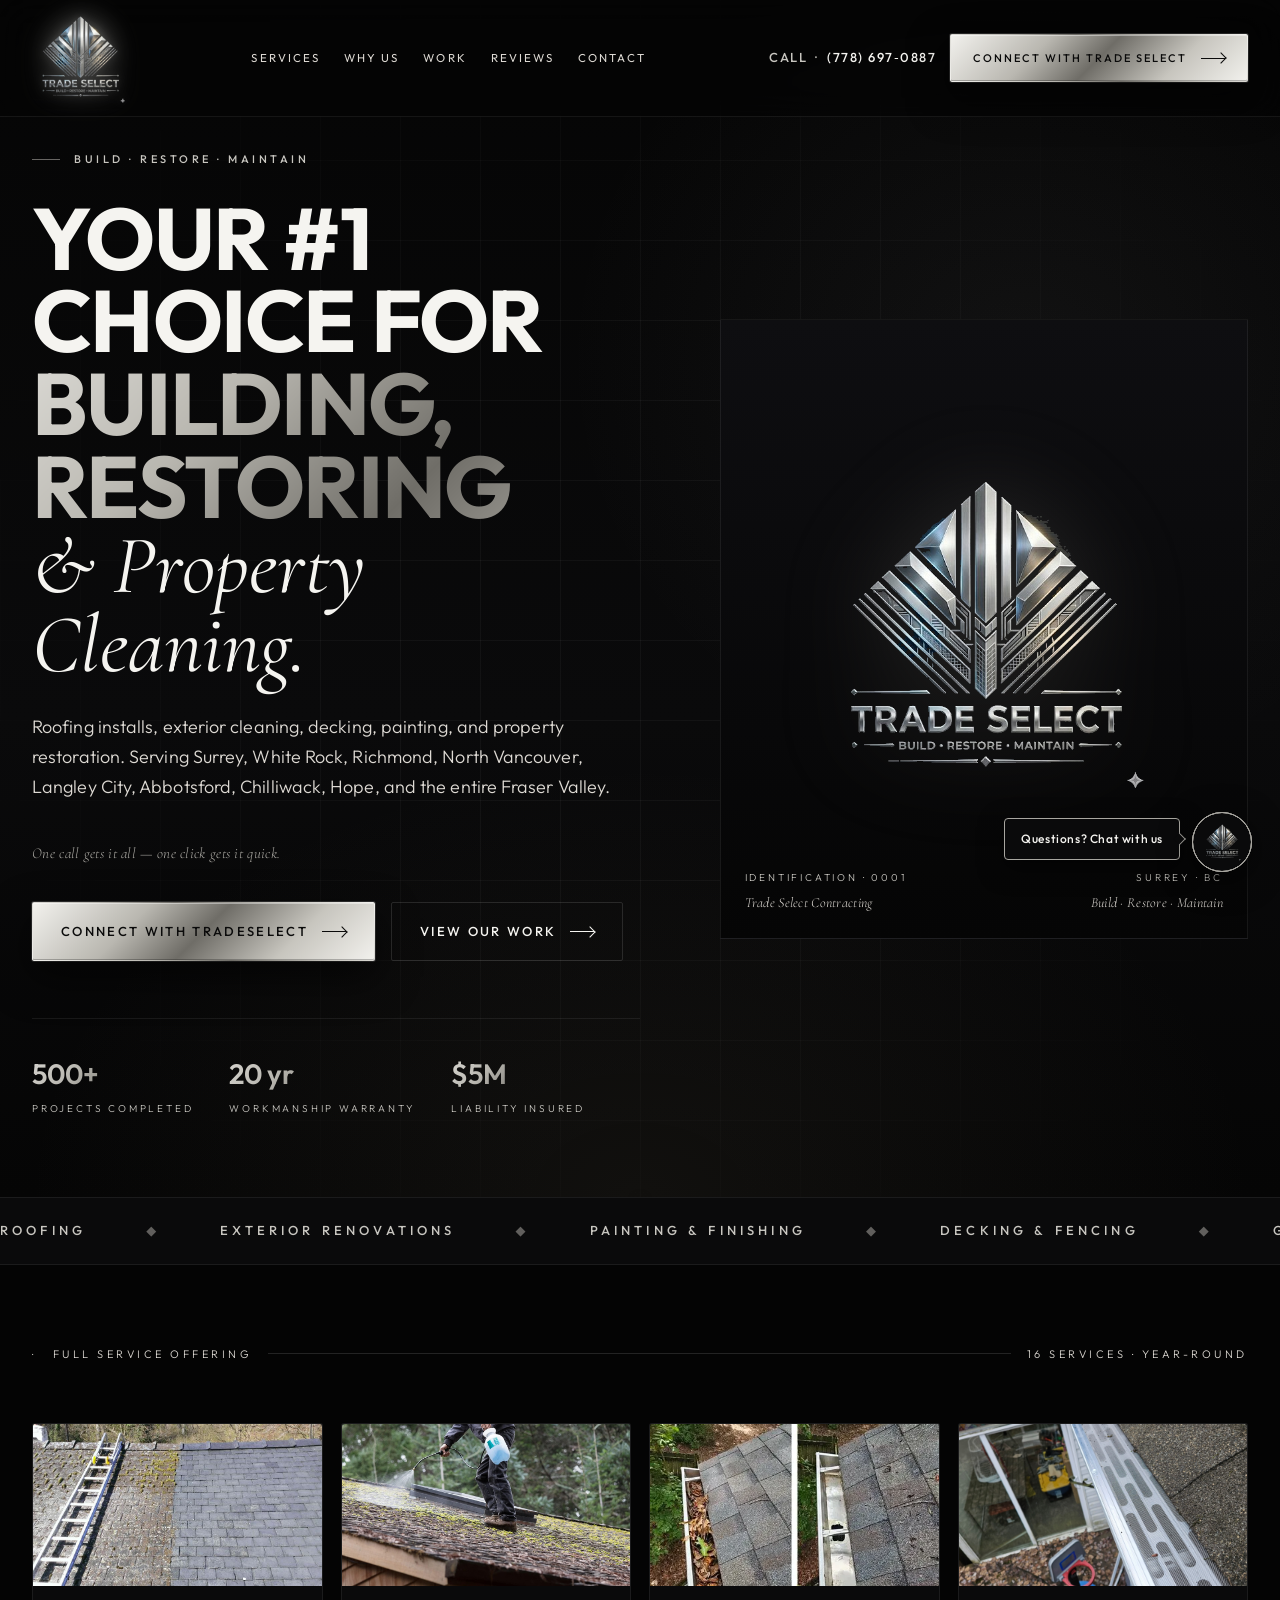
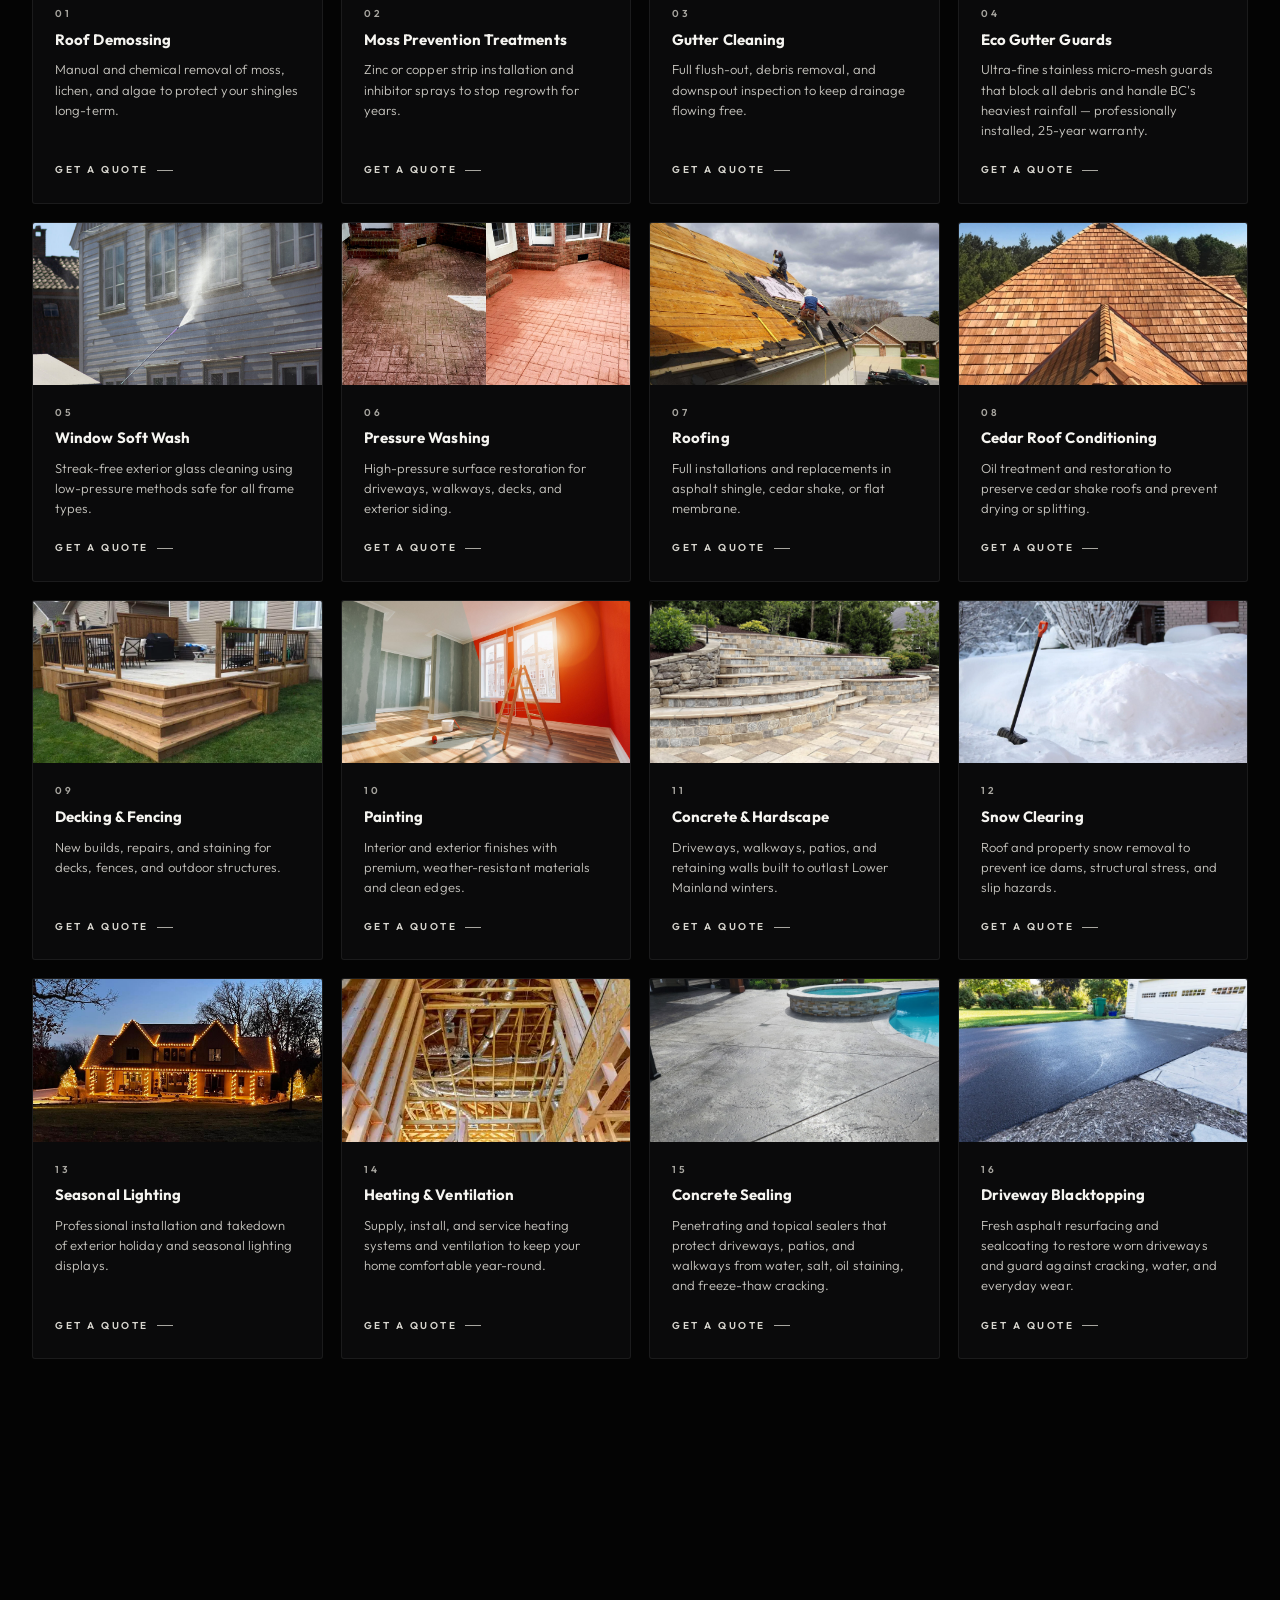
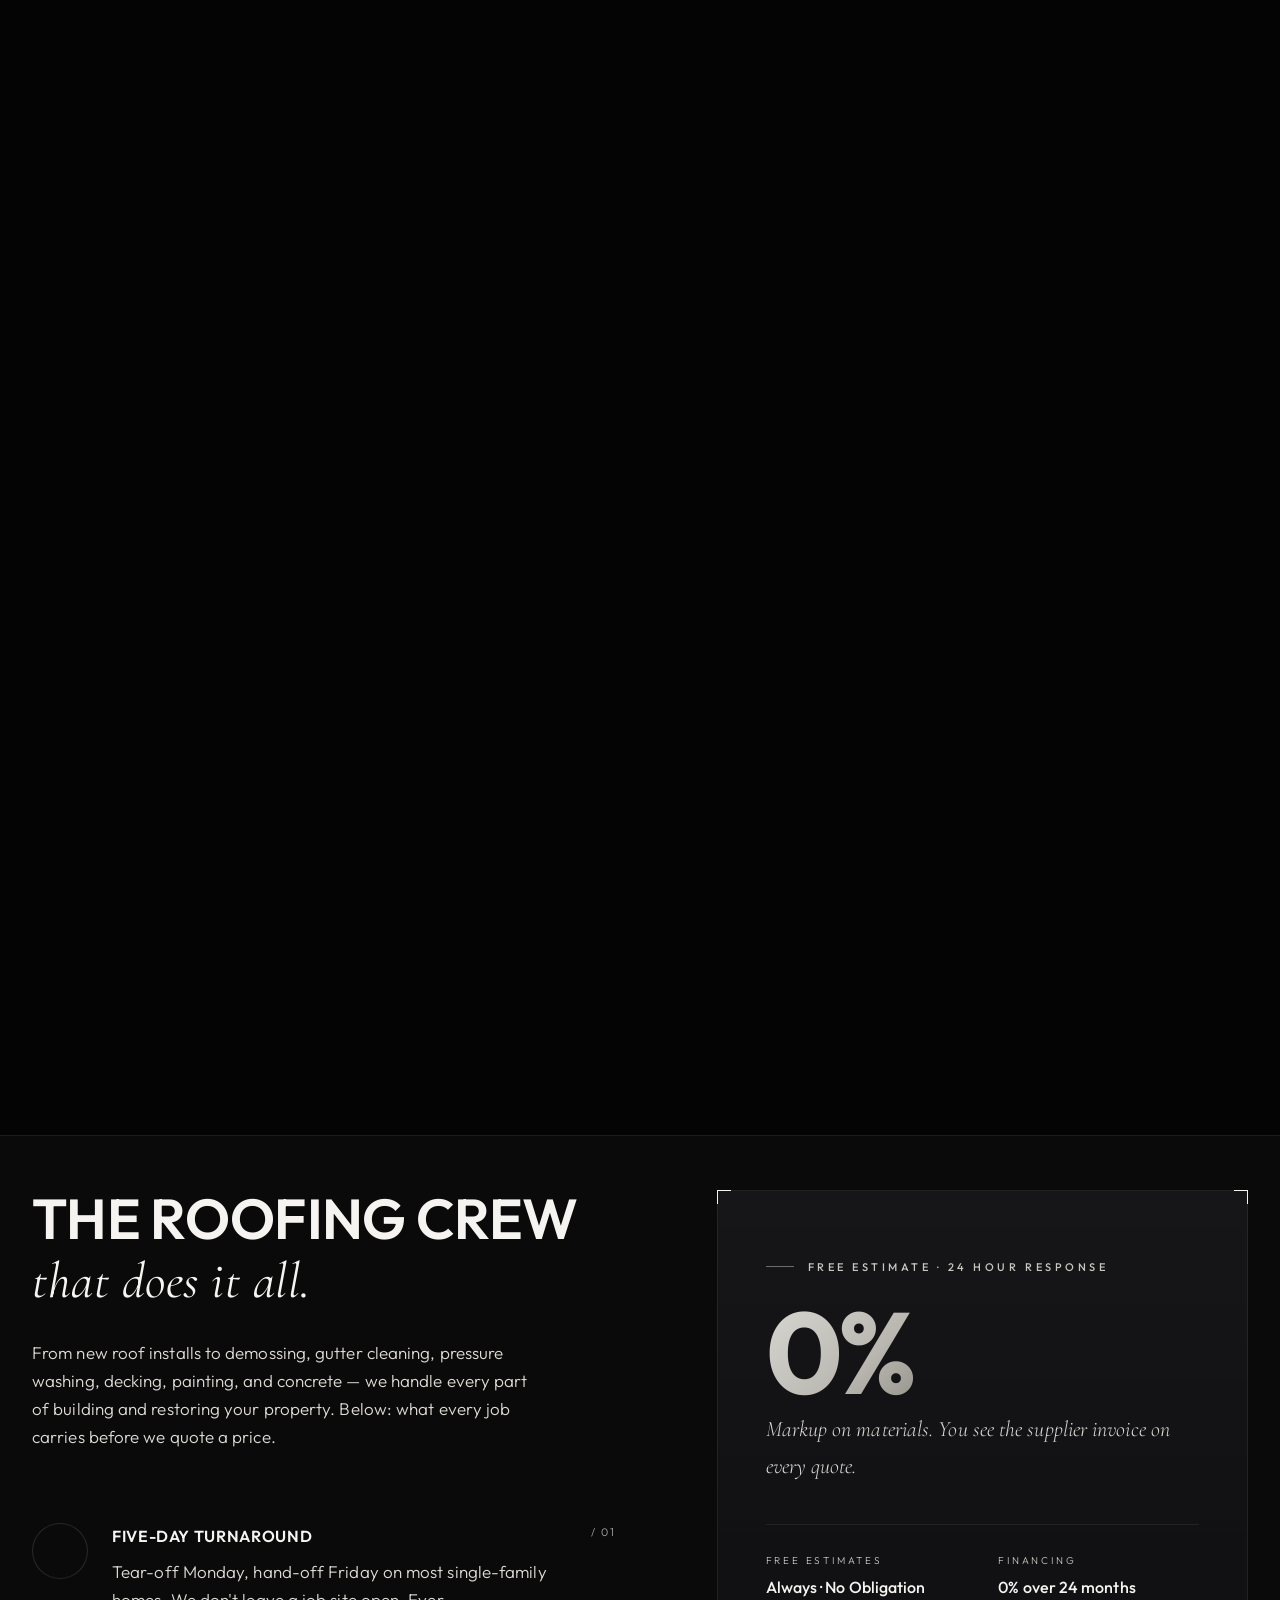
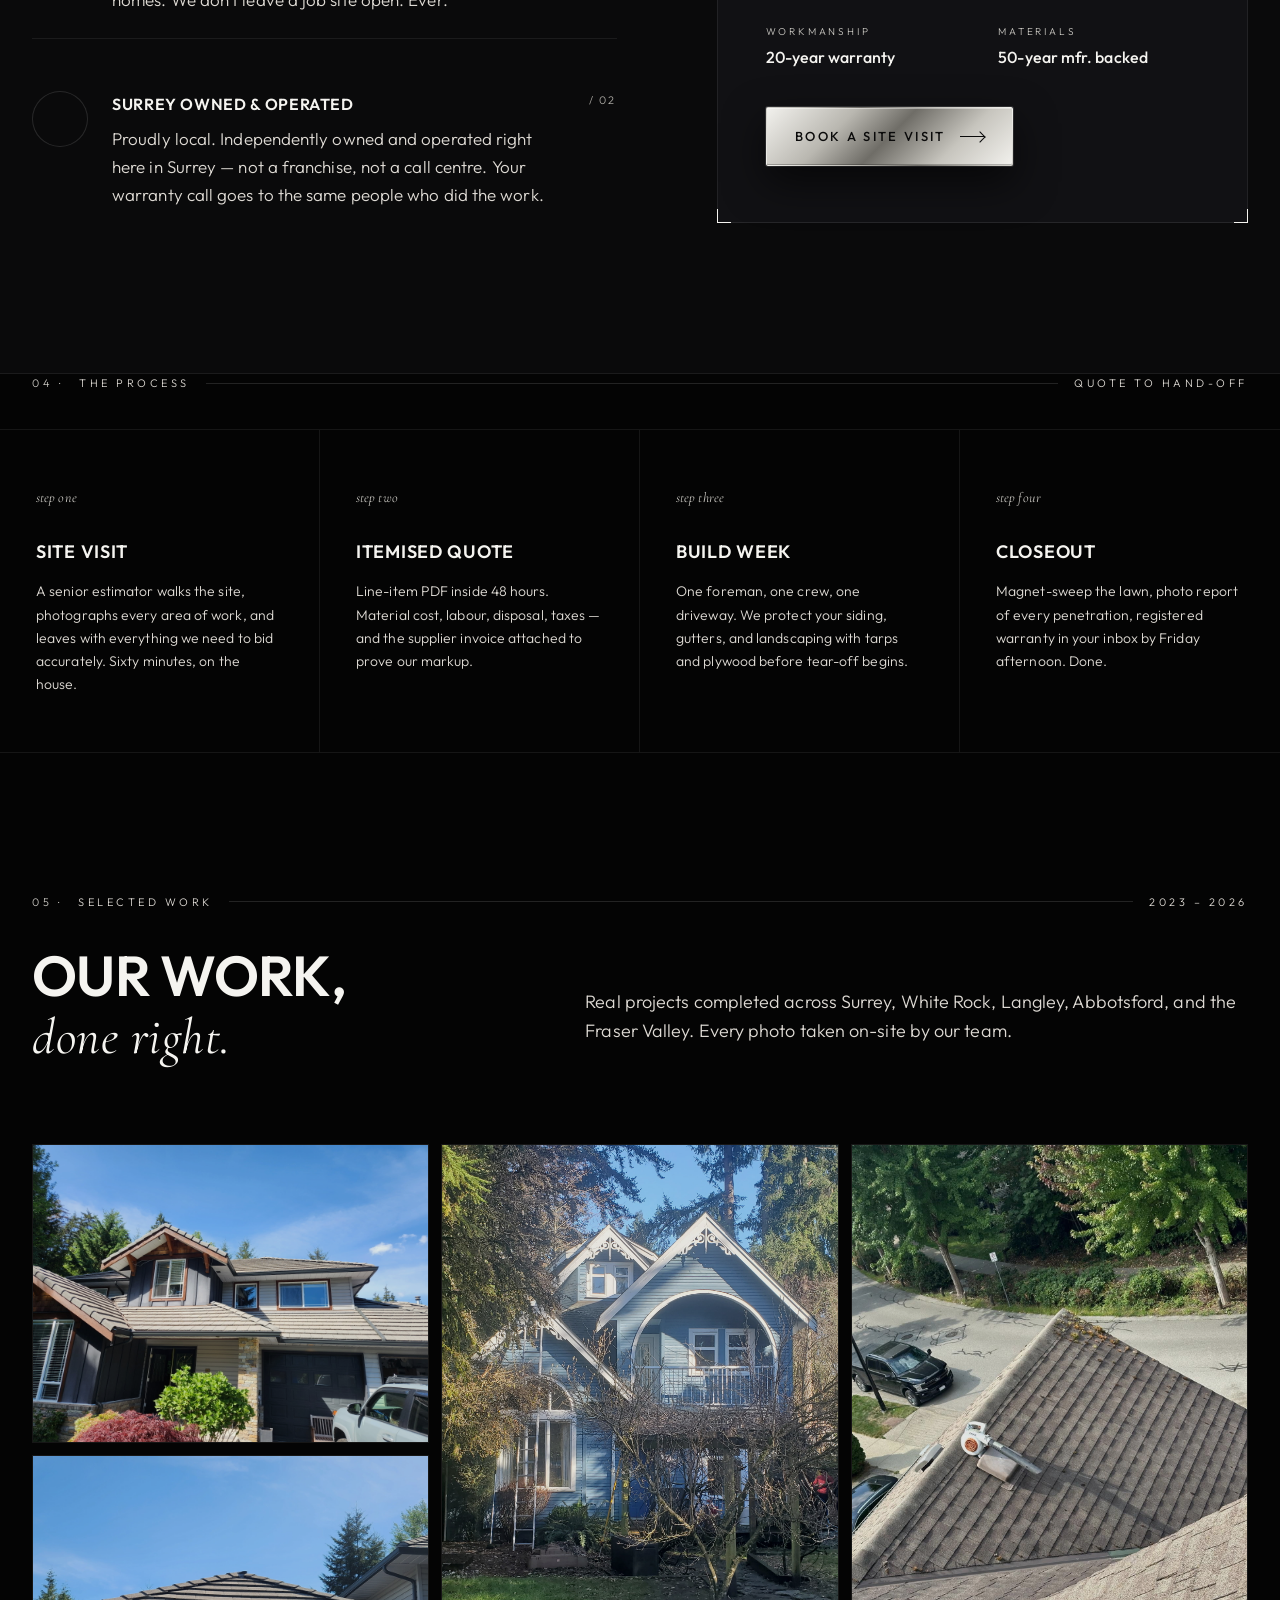
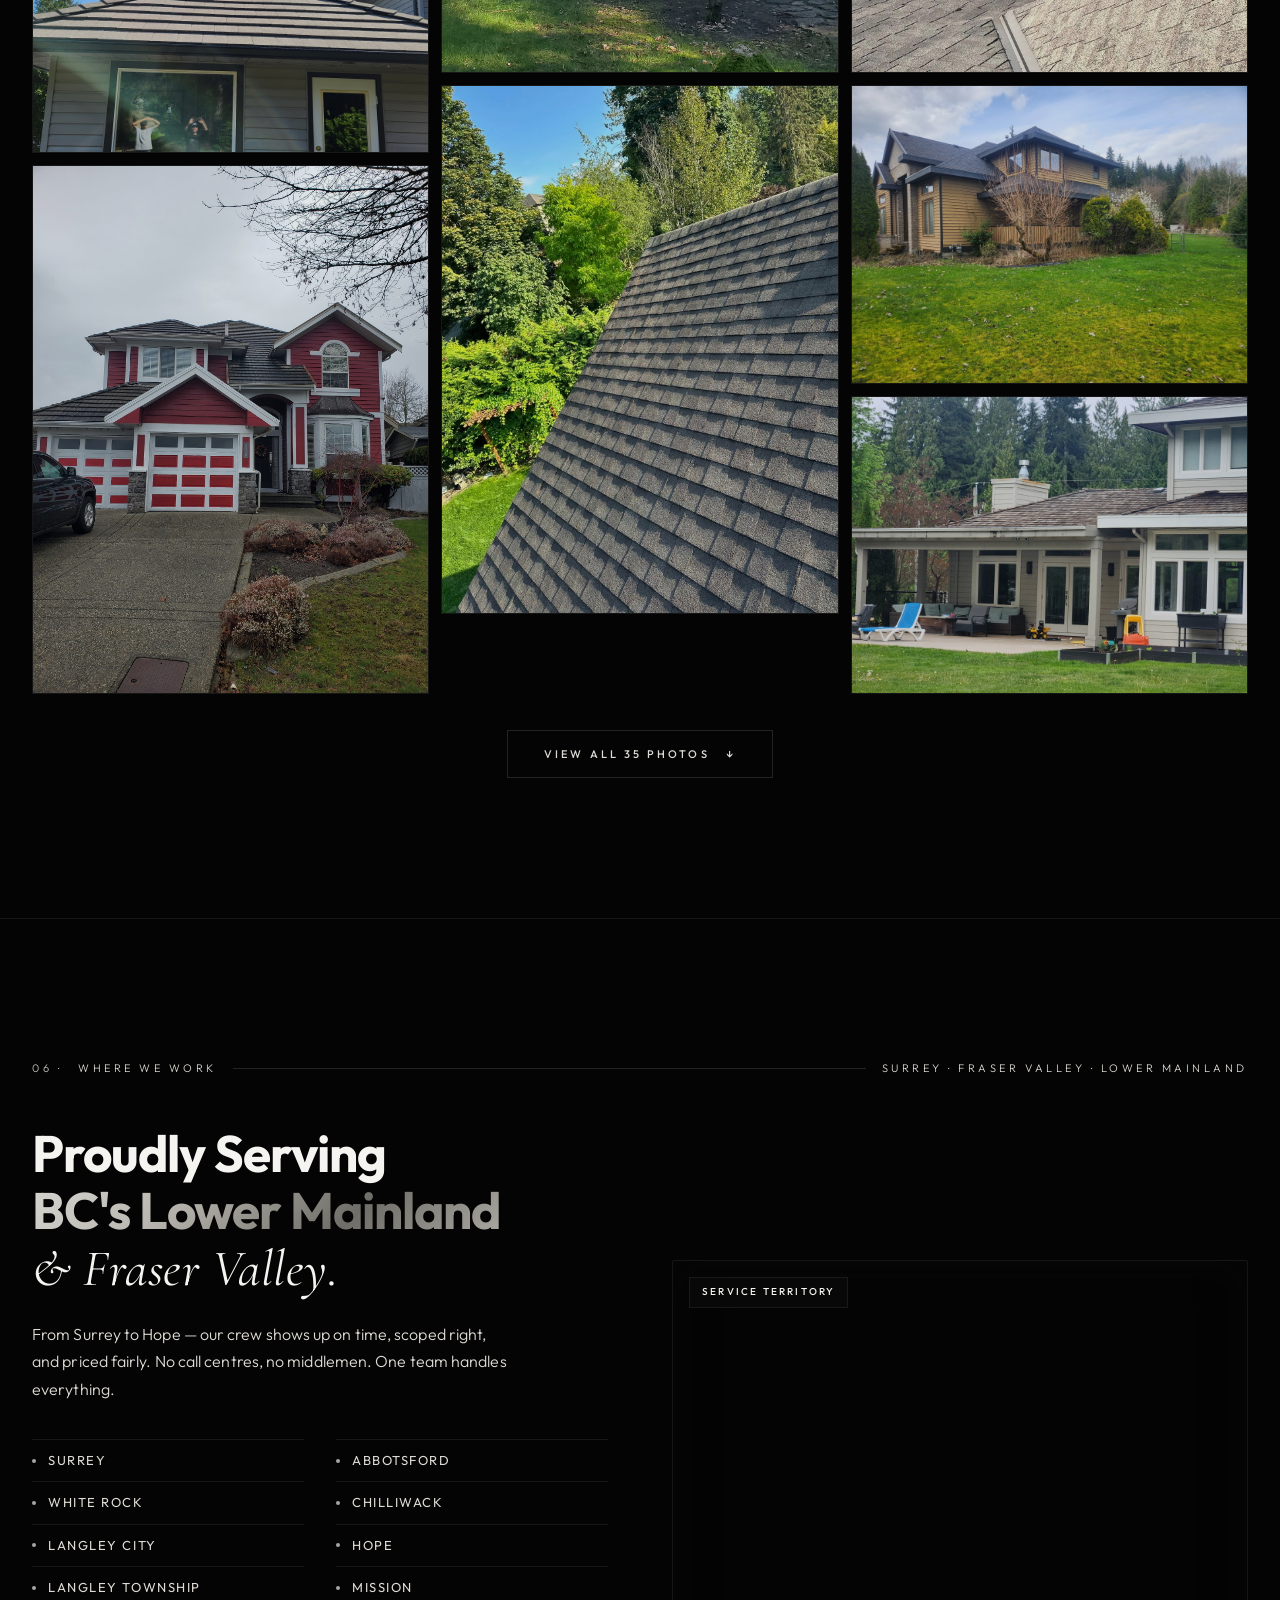
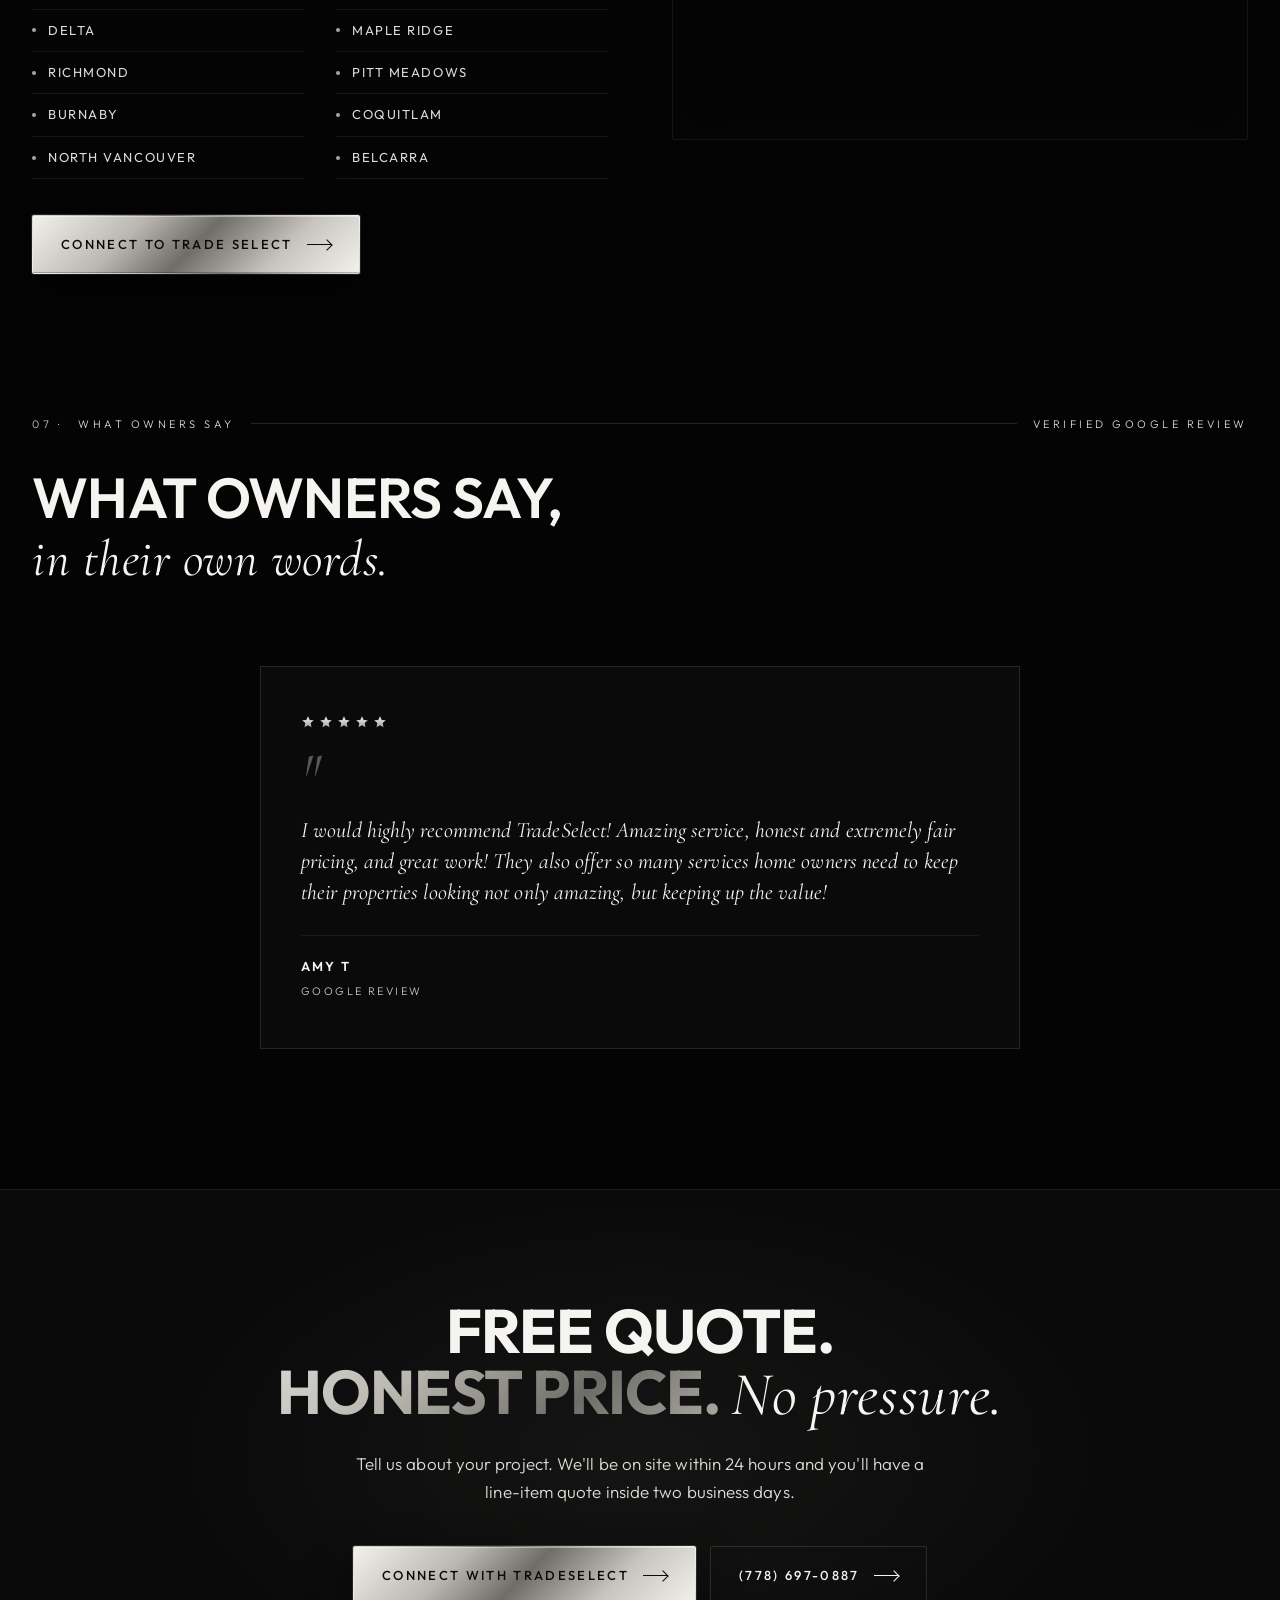
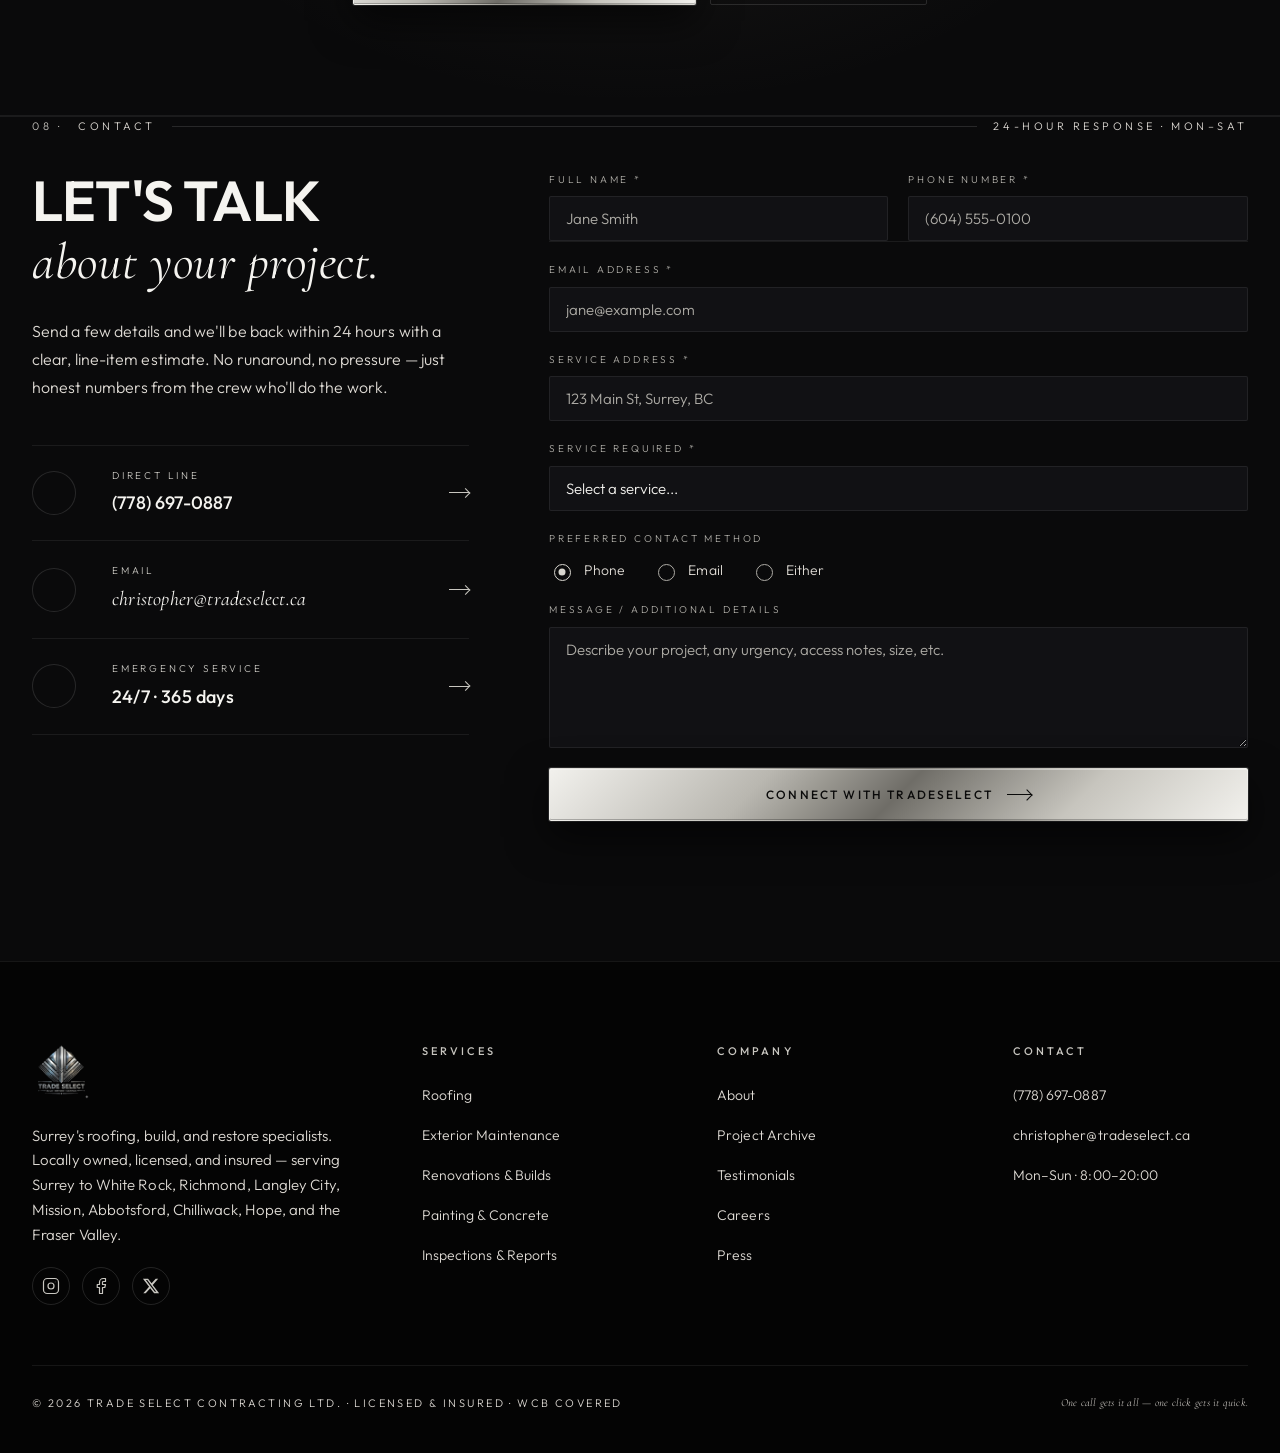
==== commit 41aa48ab: "Remove fabricated testimonials and review counts" ====
--- a/index.html
+++ b/index.html
@@ -84,1932 +84,7 @@
   <link rel="preconnect" href="https://fonts.googleapis.com">
   <link rel="preconnect" href="https://fonts.gstatic.com" crossorigin>
   <link href="https://fonts.googleapis.com/css2?family=Outfit:wght@300;400;500;600;700;800&family=Cormorant+Garamond:ital,wght@0,400;0,500;1,400;1,500&display=swap" rel="stylesheet">
-  <style>
-    /* ── Reset & Root ─────────────────────────────────────────── */
-    :root {
-      --bg-0: #040404;
-      --bg-1: #0A0A0B;
-      --bg-2: #111114;
-      --bg-3: #16161A;
-      --surface: #1A1A1F;
-      --surface-2: #22222A;
-      --hair: rgba(255,255,255,0.07);
-      --hair-2: rgba(255,255,255,0.12);
-      --hair-strong: rgba(255,255,255,0.22);
-      --fg-0: #F5F4F0;
-      --fg-1: #DEDAD4;
-      --fg-2: #C8C6C0;
-      --fg-3: #AEACA6;
-      --silver-hi: #F2F1ED;
-      --silver-1:  #D8D6CF;
-      --silver-2:  #A8A6A0;
-      --silver-3:  #9C9A94;
-      --silver-lo: #3A3935;
-      --accent: #D8D6CF;
-      --accent-warm: #C9A87C;
-      --grad-silver: linear-gradient(135deg, #F2F1ED 0%, #B9B7B0 30%, #6F6D67 50%, #C7C5BE 75%, #F2F1ED 100%);
-      --grad-silver-flat: linear-gradient(180deg, #E6E4DD 0%, #ADAAA3 100%);
-      --grad-brass: linear-gradient(135deg, #F4E2B8 0%, #C9A87C 38%, #7A5E37 55%, #D8B987 78%, #F4E2B8 100%);
-      --font-display: "Outfit", system-ui, sans-serif;
-      --font-body: "Outfit", system-ui, sans-serif;
-      --font-serif: "Cormorant Garamond", "Cormorant", Georgia, serif;
-      --max-w: 1280px;
-      --gutter: 32px;
-      --section-y: 140px;
-    }
-    html { scroll-behavior: smooth; }
-    * { box-sizing: border-box; }
-    html, body { margin: 0; padding: 0; overflow-x: hidden; }
-    body {
-      background: var(--bg-0);
-      color: var(--fg-0);
-      font-family: var(--font-body);
-      font-weight: 300;
-      font-size: 17px;
-      line-height: 1.65;
-      -webkit-font-smoothing: antialiased;
-      text-rendering: optimizeLegibility;
-      letter-spacing: 0.005em;
-      overflow-x: hidden;
-    }
-    a { color: inherit; text-decoration: none; }
-    img { display: block; max-width: 100%; }
-
-    /* ── Typography ───────────────────────────────────────────── */
-    .eyebrow {
-      font-family: var(--font-display);
-      font-weight: 500;
-      font-size: 11px;
-      letter-spacing: 0.32em;
-      text-transform: uppercase;
-      color: var(--fg-2);
-      display: inline-flex;
-      align-items: center;
-      gap: 14px;
-    }
-    .eyebrow::before {
-      content: "";
-      display: inline-block;
-      width: 28px;
-      height: 1px;
-      background: var(--silver-2);
-      opacity: 0.6;
-    }
-    .h-display {
-      font-family: var(--font-display);
-      font-weight: 700;
-      font-size: clamp(44px, 6.4vw, 92px);
-      line-height: 0.98;
-      letter-spacing: -0.018em;
-      text-transform: uppercase;
-      margin: 0;
-    }
-    .h-section {
-      font-family: var(--font-display);
-      font-weight: 600;
-      font-size: clamp(34px, 4.4vw, 60px);
-      line-height: 1.02;
-      letter-spacing: -0.012em;
-      text-transform: uppercase;
-      margin: 0;
-    }
-    .h-card {
-      font-family: var(--font-display);
-      font-weight: 600;
-      font-size: 22px;
-      line-height: 1.2;
-      letter-spacing: 0.01em;
-      text-transform: uppercase;
-      margin: 0;
-    }
-    .serif-it {
-      font-family: var(--font-serif);
-      font-style: italic;
-      font-weight: 400;
-      letter-spacing: 0.01em;
-      text-transform: none;
-    }
-    .silver-text {
-      background: var(--grad-silver);
-      -webkit-background-clip: text;
-              background-clip: text;
-      color: transparent;
-      background-size: 200% 100%;
-      background-position: 30% 50%;
-    }
-    .muted { color: var(--fg-1); }
-    .dim   { color: var(--fg-2); }
-
-    /* ── Layout ───────────────────────────────────────────────── */
-    .container {
-      width: 100%;
-      max-width: var(--max-w);
-      margin: 0 auto;
-      padding: 0 var(--gutter);
-    }
-    section {
-      position: relative;
-      padding: var(--section-y) 0;
-    }
-    section + section { padding-top: 0; }
-    .section-head {
-      display: grid;
-      grid-template-columns: 1fr 1.4fr;
-      gap: 80px;
-      align-items: end;
-      margin-bottom: 80px;
-    }
-    .section-head .lead { font-size: 18px; color: var(--fg-1); max-width: 56ch; }
-
-    /* ── Hairlines & corner ticks ─────────────────────────────── */
-    .rule { height: 1px; background: var(--hair); width: 100%; }
-    .corner-tick {
-      position: absolute;
-      width: 14px; height: 14px;
-      border-color: var(--silver-2);
-      pointer-events: none;
-    }
-    .corner-tick.tl { top: -1px; left: -1px; border-top: 1px solid; border-left: 1px solid; }
-    .corner-tick.tr { top: -1px; right: -1px; border-top: 1px solid; border-right: 1px solid; }
-    .corner-tick.bl { bottom: -1px; left: -1px; border-bottom: 1px solid; border-left: 1px solid; }
-    .corner-tick.br { bottom: -1px; right: -1px; border-bottom: 1px solid; border-right: 1px solid; }
-
-    /* ── Buttons ──────────────────────────────────────────────── */
-    .btn {
-      display: inline-flex;
-      align-items: center;
-      gap: 14px;
-      font-family: var(--font-display);
-      font-weight: 500;
-      font-size: 13px;
-      letter-spacing: 0.18em;
-      text-transform: uppercase;
-      padding: 18px 28px;
-      border-radius: 2px;
-      cursor: pointer;
-      position: relative;
-      transition: transform 0.25s cubic-bezier(0.4,0,0.2,1), box-shadow 0.25s cubic-bezier(0.4,0,0.2,1), border-color 0.2s, color 0.2s;
-      will-change: transform;
-      border: 1px solid transparent;
-      white-space: nowrap;
-    }
-    .btn .arrow {
-      display: inline-block;
-      width: 24px; height: 1px;
-      background: currentColor;
-      position: relative; flex-shrink: 0;
-      transition: transform 0.25s cubic-bezier(0.4,0,0.2,1);
-    }
-    .btn .arrow::after {
-      content: "";
-      position: absolute;
-      right: 0; top: 50%;
-      width: 7px; height: 7px;
-      border-top: 1px solid currentColor;
-      border-right: 1px solid currentColor;
-      transform: translateY(-50%) rotate(45deg);
-    }
-    @media (hover: hover) { .btn:hover .arrow { transform: translateX(7px); } }
-    .btn-silver {
-      color: #0A0A0A;
-      background: var(--grad-silver);
-      box-shadow:
-        0 1px 0 rgba(255,255,255,0.4) inset,
-        0 -1px 0 rgba(0,0,0,0.25) inset,
-        0 16px 40px rgba(0,0,0,0.6),
-        0 0 0 1px rgba(255,255,255,0.15);
-    }
-    @media (hover: hover) {
-      .btn-silver:hover {
-        transform: translateY(-2px);
-        box-shadow:
-          0 1px 0 rgba(255,255,255,0.55) inset,
-          0 -1px 0 rgba(0,0,0,0.25) inset,
-          0 24px 48px rgba(0,0,0,0.5),
-          0 0 0 1px rgba(255,255,255,0.22);
-      }
-    }
-    .btn-ghost {
-      color: var(--fg-0);
-      background: transparent;
-      border-color: var(--hair-2);
-    }
-    .btn-ghost:hover {
-      border-color: var(--silver-2);
-      background: rgba(255,255,255,0.03);
-    }
-
-    /* ── Nav ──────────────────────────────────────────────────── */
-    .nav {
-      position: fixed;
-      top: 0; left: 0; right: 0;
-      z-index: 50;
-      padding: 10px 0;
-      background: rgba(4,4,4,0.6);
-      backdrop-filter: blur(18px) saturate(1.2);
-      -webkit-backdrop-filter: blur(18px) saturate(1.2);
-      border-bottom: 1px solid var(--hair);
-      transition: padding 0.3s ease, background 0.3s ease;
-    }
-    .nav.scrolled { padding: 8px 0; background: rgba(4,4,4,0.85); }
-    .nav-inner {
-      display: flex;
-      align-items: center;
-      justify-content: space-between;
-      gap: 16px;
-    }
-    .nav-logo { display: flex; align-items: center; gap: 14px; flex-shrink: 0; }
-    .nav-logo .word {
-      font-family: var(--font-display);
-      font-weight: 600;
-      font-size: 14px;
-      letter-spacing: 0.32em;
-      text-transform: uppercase;
-    }
-    .nav-logo .word small {
-      display: block;
-      font-weight: 300;
-      font-size: 9px;
-      letter-spacing: 0.5em;
-      color: var(--fg-2);
-      margin-top: 2px;
-    }
-    .nav-links { display: flex; gap: 2px; align-items: center; }
-    .nav-link {
-      font-size: 11.5px;
-      letter-spacing: 0.18em;
-      text-transform: uppercase;
-      font-weight: 400;
-      color: var(--fg-1);
-      padding: 10px 11px;
-      border-radius: 2px;
-      transition: color 0.2s ease, background 0.2s ease;
-      white-space: nowrap;
-    }
-    .nav-link:hover { color: var(--fg-0); background: rgba(255,255,255,0.04); }
-    .nav-cta { display: flex; align-items: center; gap: 14px; flex-shrink: 0; }
-    .nav-phone {
-      font-family: var(--font-display);
-      font-weight: 500;
-      font-size: 13px;
-      letter-spacing: 0.12em;
-      color: var(--fg-0);
-    }
-    .nav-phone .dot { color: var(--fg-3); margin: 0 8px; }
-
-    /* Hamburger */
-    .nav-hamburger {
-      display: none;
-      flex-direction: column;
-      gap: 5px;
-      background: none;
-      border: none;
-      cursor: pointer;
-      padding: 8px;
-      z-index: 52;
-    }
-    .nav-hamburger span {
-      display: block;
-      width: 24px; height: 1.5px;
-      background: var(--fg-0);
-      transition: transform 0.3s ease, opacity 0.3s ease;
-    }
-    .nav-hamburger.active span:nth-child(1) { transform: translateY(6.5px) rotate(45deg); }
-    .nav-hamburger.active span:nth-child(2) { opacity: 0; }
-    .nav-hamburger.active span:nth-child(3) { transform: translateY(-6.5px) rotate(-45deg); }
-
-    /* Mobile menu */
-    .mobile-menu {
-      display: none;
-      position: fixed;
-      inset: 0;
-      background: rgba(4,4,4,0.97);
-      backdrop-filter: blur(20px);
-      -webkit-backdrop-filter: blur(20px);
-      z-index: 49;
-      flex-direction: column;
-      align-items: center;
-      justify-content: center;
-      gap: 4px;
-      padding: 80px 40px 40px;
-    }
-    .mobile-menu.open { display: flex; }
-    .mobile-menu .nav-link {
-      font-size: 18px;
-      letter-spacing: 0.22em;
-      color: var(--fg-1);
-      padding: 18px 32px;
-      width: 100%;
-      max-width: 320px;
-      text-align: center;
-      border-bottom: 1px solid var(--hair);
-    }
-    .mobile-menu .nav-link:last-of-type { border-bottom: none; }
-    .mobile-menu .btn { margin-top: 24px; }
-
-    /* ── Hero ─────────────────────────────────────────────────── */
-    .hero {
-      position: relative;
-      min-height: 100vh;
-      padding: 140px 0 80px;
-      overflow: hidden;
-      isolation: isolate;
-      display: flex;
-      align-items: center;
-    }
-    .hero-bg {
-      position: absolute; inset: 0; z-index: -2;
-      background:
-        radial-gradient(ellipse 80% 60% at 50% 100%, rgba(120,110,90,0.10), transparent 60%),
-        radial-gradient(ellipse 60% 60% at 80% 30%, rgba(180,180,180,0.06), transparent 60%),
-        linear-gradient(180deg, #050505 0%, #0A0A0B 60%, #050505 100%);
-    }
-    .hero-grid {
-      position: absolute; inset: 0; z-index: -1;
-      background-image:
-        linear-gradient(rgba(255,255,255,0.04) 1px, transparent 1px),
-        linear-gradient(90deg, rgba(255,255,255,0.04) 1px, transparent 1px);
-      background-size: 80px 80px;
-      mask-image: radial-gradient(ellipse 70% 80% at 50% 50%, black 30%, transparent 80%);
-      -webkit-mask-image: radial-gradient(ellipse 70% 80% at 50% 50%, black 30%, transparent 80%);
-    }
-    .hero-inner {
-      display: grid;
-      grid-template-columns: 1.15fr 1fr;
-      gap: 80px;
-      align-items: center;
-    }
-    .hero-left .eyebrow { margin-bottom: 28px; }
-    .hero-headline {
-      font-family: var(--font-display);
-      font-weight: 700;
-      font-size: clamp(48px, 6.8vw, 104px);
-      line-height: 0.95;
-      letter-spacing: -0.02em;
-      text-transform: uppercase;
-      margin: 0 0 28px;
-    }
-    .hero-headline .line { display: block; }
-    .hero-headline .line.it {
-      font-family: var(--font-serif);
-      font-style: italic;
-      font-weight: 400;
-      text-transform: none;
-      letter-spacing: 0;
-      font-size: 0.95em;
-    }
-    .hero-sub {
-      font-size: 18px;
-      color: var(--fg-1);
-      max-width: 52ch;
-      margin: 0 0 44px;
-      line-height: 1.65;
-    }
-    .hero-ctas { display: flex; gap: 16px; flex-wrap: wrap; }
-    .hero-trust {
-      margin-top: 56px;
-      display: flex;
-      gap: 36px;
-      flex-wrap: wrap;
-      border-top: 1px solid var(--hair);
-      padding-top: 32px;
-    }
-    .trust-item { display: flex; flex-direction: column; gap: 4px; }
-    .hero-trust .num {
-      font-family: var(--font-display);
-      font-weight: 600;
-      font-size: 28px;
-      letter-spacing: 0;
-    }
-    .hero-trust .lbl {
-      font-size: 10px;
-      letter-spacing: 0.28em;
-      text-transform: uppercase;
-      color: var(--fg-2);
-    }
-    .hero-right {
-      position: relative;
-      height: 620px;
-      border: 1px solid var(--hair);
-      background: linear-gradient(180deg, #0E0E11 0%, #050505 100%);
-      overflow: hidden;
-    }
-    .hero-art {
-      position: absolute; inset: 0;
-      display: flex;
-      align-items: center;
-      justify-content: center;
-    }
-    .hero-art svg {
-      width: 90%;
-      max-width: 520px;
-      height: auto;
-      filter: drop-shadow(0 30px 60px rgba(0,0,0,0.6));
-      animation: floatY 6s ease-in-out infinite;
-    }
-    @keyframes floatY {
-      0%,100% { transform: translateY(0); }
-      50% { transform: translateY(-12px); }
-    }
-    .hero-art-label {
-      position: absolute;
-      left: 24px; bottom: 24px; right: 24px;
-      display: flex;
-      justify-content: space-between;
-      align-items: flex-end;
-      font-size: 10px;
-      letter-spacing: 0.28em;
-      text-transform: uppercase;
-      color: var(--fg-2);
-    }
-    .hero-art-label .est {
-      font-family: var(--font-serif);
-      font-style: italic;
-      font-size: 14px;
-      letter-spacing: 0.02em;
-      color: var(--fg-1);
-      text-transform: none;
-    }
-
-    /* ── Marquee ──────────────────────────────────────────────── */
-    .marquee {
-      border-top: 1px solid var(--hair);
-      border-bottom: 1px solid var(--hair);
-      overflow: hidden;
-      padding: 22px 0;
-      background: var(--bg-1);
-    }
-    .marquee-track {
-      display: flex;
-      gap: 60px;
-      animation: marquee 38s linear infinite;
-      white-space: nowrap;
-      width: max-content;
-    }
-    .marquee-item {
-      font-family: var(--font-display);
-      font-weight: 500;
-      font-size: 13px;
-      letter-spacing: 0.32em;
-      text-transform: uppercase;
-      color: var(--fg-2);
-      display: inline-flex;
-      align-items: center;
-      gap: 60px;
-    }
-    .marquee-item::after { content: "◆"; color: var(--silver-2); opacity: 0.55; }
-    @keyframes marquee { to { transform: translateX(-50%); } }
-
-    /* ── Services ─────────────────────────────────────────────── */
-    .services-grid {
-      display: grid;
-      grid-template-columns: repeat(2, 1fr);
-      gap: 1px;
-      background: var(--hair);
-      border: 1px solid var(--hair);
-    }
-    .service-card {
-      background: var(--bg-1);
-      padding: 48px 44px;
-      display: grid;
-      grid-template-rows: auto auto 1fr auto;
-      gap: 20px;
-      min-height: 360px;
-      position: relative;
-      transition: background 0.4s ease;
-    }
-    .service-card:hover { background: var(--bg-2); }
-    .service-card .num {
-      font-family: var(--font-display);
-      font-weight: 400;
-      font-size: 11px;
-      letter-spacing: 0.32em;
-      color: var(--fg-2);
-    }
-    .service-card .icon {
-      width: 64px; height: 64px;
-      display: flex; align-items: center; justify-content: center;
-      border: 1px solid var(--hair-2);
-      border-radius: 2px;
-    }
-    .service-card .icon svg { width: 32px; height: 32px; }
-    .service-card p { color: var(--fg-1); margin: 0; max-width: 38ch; }
-    .service-card .read {
-      font-family: var(--font-display);
-      font-size: 11px;
-      letter-spacing: 0.28em;
-      text-transform: uppercase;
-      color: var(--fg-1);
-      display: inline-flex;
-      align-items: center;
-      gap: 12px;
-      margin-top: 12px;
-      transition: color 0.2s ease;
-    }
-    .service-card .read:hover { color: var(--fg-0); }
-    .service-card .read::after {
-      content: "";
-      display: inline-block;
-      width: 18px; height: 1px;
-      background: currentColor;
-    }
-
-    /* ── Why Us ───────────────────────────────────────────────── */
-    .why {
-      background: var(--bg-1);
-      border-top: 1px solid var(--hair);
-      border-bottom: 1px solid var(--hair);
-    }
-    .why-grid {
-      display: grid;
-      grid-template-columns: 1.1fr 1fr;
-      gap: 100px;
-      align-items: start;
-    }
-    .why-pillars { display: grid; gap: 28px; margin-top: 48px; }
-    .why-pillar {
-      display: grid;
-      grid-template-columns: 56px 1fr auto;
-      gap: 24px;
-      align-items: start;
-      padding: 24px 0;
-      border-bottom: 1px solid var(--hair);
-    }
-    .why-pillar:last-child { border-bottom: 0; }
-    .why-pillar .ic {
-      width: 56px; height: 56px;
-      border: 1px solid var(--hair-2);
-      display: flex; align-items: center; justify-content: center;
-      border-radius: 50%;
-    }
-    .why-pillar .ic svg { width: 24px; height: 24px; }
-    .why-pillar h4 {
-      font-family: var(--font-display);
-      font-weight: 600;
-      font-size: 16px;
-      letter-spacing: 0.04em;
-      text-transform: uppercase;
-      margin: 0 0 8px;
-    }
-    .why-pillar p { color: var(--fg-1); margin: 0; max-width: 42ch; }
-    .why-pillar .idx {
-      font-family: var(--font-display);
-      font-size: 11px;
-      letter-spacing: 0.2em;
-      color: var(--fg-3);
-    }
-    .why-stat-box {
-      border: 1px solid var(--hair);
-      padding: 56px 48px;
-      position: relative;
-      background: linear-gradient(180deg, rgba(255,255,255,0.02), transparent 60%), var(--bg-2);
-    }
-    .why-stat-box .big {
-      font-family: var(--font-display);
-      font-weight: 700;
-      font-size: clamp(80px, 9vw, 132px);
-      line-height: 0.9;
-      letter-spacing: -0.04em;
-      margin: 0;
-    }
-    .why-stat-box .sub {
-      font-family: var(--font-serif);
-      font-style: italic;
-      font-size: 22px;
-      color: var(--fg-1);
-      margin-top: 8px;
-    }
-    .why-stat-box .ledger {
-      margin-top: 40px;
-      display: grid;
-      grid-template-columns: repeat(2, 1fr);
-      gap: 24px 32px;
-      border-top: 1px solid var(--hair);
-      padding-top: 28px;
-    }
-    .why-stat-box .ledger .k {
-      font-size: 10px;
-      letter-spacing: 0.28em;
-      text-transform: uppercase;
-      color: var(--fg-2);
-      margin-bottom: 4px;
-    }
-    .why-stat-box .ledger .v {
-      font-family: var(--font-display);
-      font-weight: 500;
-      font-size: 16px;
-    }
-
-    /* ── Process ──────────────────────────────────────────────── */
-    .process { padding-top: 0; }
-    .process-rail {
-      display: grid;
-      grid-template-columns: repeat(4, 1fr);
-      border-top: 1px solid var(--hair);
-      border-bottom: 1px solid var(--hair);
-    }
-    .process-step {
-      padding: 56px 36px;
-      border-right: 1px solid var(--hair);
-      position: relative;
-    }
-    .process-step:last-child { border-right: 0; }
-    .process-step .step-num {
-      font-family: var(--font-serif);
-      font-style: italic;
-      font-weight: 400;
-      font-size: 14px;
-      color: var(--fg-2);
-      margin-bottom: 28px;
-    }
-    .process-step h4 {
-      font-family: var(--font-display);
-      font-weight: 600;
-      font-size: 18px;
-      letter-spacing: 0.04em;
-      text-transform: uppercase;
-      margin: 0 0 14px;
-    }
-    .process-step p { color: var(--fg-1); font-size: 14px; margin: 0; }
-
-    /* ── Gallery ──────────────────────────────────────────────── */
-    .gallery-grid {
-      display: grid;
-      grid-template-columns: repeat(12, 1fr);
-      gap: 16px;
-    }
-    .gal {
-      position: relative;
-      overflow: hidden;
-      background: var(--bg-2);
-      border: 1px solid var(--hair);
-      cursor: pointer;
-      transition: transform 0.5s cubic-bezier(.2,.7,.2,1);
-    }
-    @media (hover: hover) { .gal:hover { transform: translateY(-4px); } }
-    .gal .img { position: relative; width: 100%; height: 100%; min-height: 320px; }
-    .gal .img svg { width: 100%; height: 100%; display: block; }
-    .gal-coming-soon {
-      background: var(--bg-2);
-      display: flex; align-items: center; justify-content: center;
-    }
-    .gal-coming-soon span {
-      font-family: var(--font-display);
-      font-size: 11px;
-      font-weight: 500;
-      letter-spacing: 0.32em;
-      text-transform: uppercase;
-      color: var(--fg-3);
-      text-align: center;
-      line-height: 1.9;
-    }
-    .gal .meta {
-      position: absolute;
-      left: 20px; bottom: 16px; right: 20px;
-      display: flex; justify-content: space-between; align-items: flex-end;
-      z-index: 2;
-      color: var(--fg-0);
-    }
-    .gal .meta .title {
-      font-family: var(--font-display);
-      font-weight: 600;
-      font-size: 15px;
-      letter-spacing: 0.05em;
-      text-transform: uppercase;
-    }
-    .gal .meta .sub {
-      font-size: 11px;
-      letter-spacing: 0.22em;
-      text-transform: uppercase;
-      color: var(--fg-2);
-      margin-top: 2px;
-    }
-    .gal .badge {
-      font-family: var(--font-display);
-      font-size: 10px;
-      letter-spacing: 0.24em;
-      text-transform: uppercase;
-      color: var(--fg-1);
-      border: 1px solid var(--hair-2);
-      padding: 6px 10px;
-    }
-    .gal::after {
-      content: "";
-      position: absolute; inset: 0; z-index: 1;
-      background: linear-gradient(180deg, transparent 50%, rgba(0,0,0,0.85) 100%);
-      pointer-events: none;
-    }
-    .gal-tall   { grid-column: span 4; grid-row: span 2; }
-    .gal-wide   { grid-column: span 8; }
-    .gal-med    { grid-column: span 4; }
-    .gal-square { grid-column: span 4; }
-    .gal-wide2  { grid-column: span 8; }
-
-    /* ── Portfolio Masonry ────────────────────────────────────── */
-    .portfolio-masonry {
-      columns: 3;
-      column-gap: 12px;
-    }
-    .pm-item {
-      break-inside: avoid;
-      margin-bottom: 12px;
-      overflow: hidden;
-      position: relative;
-      cursor: zoom-in;
-      border: 1px solid var(--hair);
-    }
-    .pm-item img {
-      width: 100%;
-      display: block;
-      transition: transform 0.5s cubic-bezier(0.4,0,0.2,1), filter 0.5s ease;
-      filter: brightness(0.9);
-    }
-    @media (hover: hover) {
-      .pm-item:hover img {
-        transform: scale(1.04);
-        filter: brightness(1);
-      }
-    }
-    /* Lightbox */
-    .lb {
-      display: none;
-      position: fixed;
-      inset: 0;
-      z-index: 200;
-      background: rgba(4,4,4,0.96);
-      backdrop-filter: blur(16px);
-      -webkit-backdrop-filter: blur(16px);
-      align-items: center;
-      justify-content: center;
-    }
-    .lb.open { display: flex; }
-    .lb-img {
-      max-width: 88vw;
-      max-height: 86vh;
-      object-fit: contain;
-      display: block;
-      border: 1px solid var(--hair-2);
-    }
-    .lb-close {
-      position: absolute;
-      top: 20px; right: 24px;
-      font-family: var(--font-display);
-      font-size: 10px;
-      letter-spacing: 0.24em;
-      text-transform: uppercase;
-      color: var(--fg-2);
-      cursor: pointer;
-      border: 1px solid var(--hair-2);
-      padding: 8px 16px;
-      background: none;
-      transition: color 0.2s, border-color 0.2s;
-    }
-    .lb-close:hover { color: var(--fg-0); border-color: var(--silver-2); }
-    .lb-nav {
-      position: absolute;
-      top: 50%; transform: translateY(-50%);
-      font-family: var(--font-display);
-      font-size: 10px;
-      letter-spacing: 0.22em;
-      text-transform: uppercase;
-      color: var(--fg-2);
-      cursor: pointer;
-      border: 1px solid var(--hair-2);
-      padding: 14px 18px;
-      background: rgba(4,4,4,0.7);
-      transition: color 0.2s, border-color 0.2s;
-    }
-    .lb-prev { left: 20px; }
-    .lb-next { right: 20px; }
-    .lb-nav:hover { color: var(--fg-0); border-color: var(--silver-2); }
-    .lb-counter {
-      position: absolute;
-      bottom: 20px; left: 50%; transform: translateX(-50%);
-      font-family: var(--font-display);
-      font-size: 10px;
-      letter-spacing: 0.28em;
-      text-transform: uppercase;
-      color: var(--fg-3);
-      white-space: nowrap;
-    }
-    /* Gallery expand/collapse */
-    .gallery-extra-wrap {
-      overflow: hidden;
-      max-height: 0;
-      transition: max-height 0.85s cubic-bezier(0.4,0,0.2,1);
-    }
-    .gallery-extra-wrap .portfolio-masonry {
-      margin-top: 12px;
-    }
-    .gallery-toggle-row {
-      display: flex;
-      justify-content: center;
-      margin-top: 36px;
-    }
-    .gallery-toggle-btn {
-      display: inline-flex;
-      align-items: center;
-      gap: 16px;
-      font-family: var(--font-display);
-      font-weight: 500;
-      font-size: 11px;
-      letter-spacing: 0.28em;
-      text-transform: uppercase;
-      color: var(--fg-1);
-      background: none;
-      border: 1px solid var(--hair-2);
-      padding: 16px 36px;
-      cursor: pointer;
-      transition: color 0.2s ease, border-color 0.2s ease, background 0.2s ease;
-    }
-    .gallery-toggle-btn:hover {
-      color: var(--fg-0);
-      border-color: var(--silver-2);
-      background: rgba(255,255,255,0.03);
-    }
-    .gallery-toggle-arrow {
-      display: inline-block;
-      font-style: normal;
-      transition: transform 0.4s cubic-bezier(0.4,0,0.2,1);
-      line-height: 1;
-    }
-    .gallery-toggle-btn.open .gallery-toggle-arrow {
-      transform: rotate(180deg);
-    }
-
-    @media (max-width: 900px) {
-      .portfolio-masonry { columns: 2; column-gap: 8px; }
-      .pm-item { margin-bottom: 8px; }
-      .lb-img { max-width: 94vw; max-height: 78vh; }
-      .lb-nav { padding: 10px 14px; min-height: 44px; min-width: 44px; }
-    }
-    @media (max-width: 600px) {
-      .portfolio-masonry { columns: 2; column-gap: 6px; }
-      .pm-item { margin-bottom: 6px; }
-      .gallery-toggle-btn { width: 100%; justify-content: center; padding: 16px 20px; }
-      /* Lightbox: stack controls above/below image */
-      .lb-img { max-width: 96vw; max-height: 72vh; }
-      .lb-prev { left: 8px; }
-      .lb-next { right: 8px; }
-      .lb-nav { padding: 10px 12px; min-height: 44px; min-width: 44px; font-size: 9px; }
-      .lb-close { top: 12px; right: 12px; padding: 10px 14px; min-height: 44px; }
-      .lb-counter { bottom: 12px; font-size: 9px; }
-    }
-    @media (max-width: 420px) {
-      .portfolio-masonry { columns: 1; column-gap: 0; }
-      .pm-item { margin-bottom: 6px; }
-    }
-
-    /* ── Testimonials ─────────────────────────────────────────── */
-    .test-grid {
-      display: grid;
-      grid-template-columns: repeat(3, 1fr);
-      gap: 1px;
-      background: var(--hair);
-      border: 1px solid var(--hair);
-    }
-    .test-card {
-      background: var(--bg-1);
-      padding: 48px 40px;
-      display: flex;
-      flex-direction: column;
-      gap: 28px;
-      min-height: 340px;
-    }
-    .test-quote-mark {
-      font-family: var(--font-serif);
-      font-style: italic;
-      font-weight: 400;
-      font-size: 60px;
-      line-height: 0.6;
-      color: var(--silver-2);
-      opacity: 0.5;
-      height: 30px;
-    }
-    .test-quote {
-      font-family: var(--font-serif);
-      font-style: italic;
-      font-weight: 400;
-      font-size: 22px;
-      line-height: 1.4;
-      color: var(--fg-0);
-      flex: 1;
-    }
-    .test-meta {
-      display: flex;
-      flex-direction: column;
-      gap: 4px;
-      border-top: 1px solid var(--hair);
-      padding-top: 20px;
-    }
-    .test-meta .name {
-      font-family: var(--font-display);
-      font-weight: 600;
-      font-size: 13px;
-      letter-spacing: 0.16em;
-      text-transform: uppercase;
-    }
-    .test-meta .role {
-      font-size: 11px;
-      letter-spacing: 0.22em;
-      text-transform: uppercase;
-      color: var(--fg-2);
-    }
-    .test-stars { display: inline-flex; gap: 4px; }
-
-    /* ── CTA Strip ────────────────────────────────────────────── */
-    .cta-strip {
-      padding: 110px 0;
-      background:
-        radial-gradient(ellipse 60% 80% at 50% 50%, rgba(160,150,130,0.08), transparent 60%),
-        var(--bg-1);
-      border-top: 1px solid var(--hair);
-      border-bottom: 1px solid var(--hair);
-    }
-    .cta-strip .container { text-align: center; }
-    .cta-strip h2 {
-      font-family: var(--font-display);
-      font-weight: 700;
-      font-size: clamp(36px, 4.8vw, 72px);
-      line-height: 1;
-      letter-spacing: -0.015em;
-      text-transform: uppercase;
-      margin: 0 0 24px;
-    }
-    .cta-strip h2 .it {
-      font-family: var(--font-serif);
-      font-style: italic;
-      font-weight: 400;
-      text-transform: none;
-    }
-    .cta-strip p { color: var(--fg-1); max-width: 52ch; margin: 0 auto 40px; }
-    .cta-strip .ctas { display: inline-flex; gap: 14px; flex-wrap: wrap; justify-content: center; }
-
-    /* ── Contact ──────────────────────────────────────────────── */
-    .contact { background: var(--bg-1); border-top: 1px solid var(--hair); }
-    .contact-grid {
-      display: grid;
-      grid-template-columns: 1fr 1.1fr;
-      gap: 80px;
-      align-items: start;
-    }
-    .contact-info p { color: var(--fg-1); max-width: 46ch; }
-    .contact-channels {
-      margin-top: 40px;
-      display: grid;
-      gap: 0;
-      border-top: 1px solid var(--hair);
-    }
-    .channel {
-      display: grid;
-      grid-template-columns: 56px 1fr auto;
-      gap: 24px;
-      align-items: center;
-      padding: 22px 0;
-      border-bottom: 1px solid var(--hair);
-      transition: opacity 0.2s ease;
-    }
-    .channel:hover { opacity: 0.8; }
-    .channel .ic {
-      width: 44px; height: 44px;
-      border: 1px solid var(--hair-2);
-      display: flex; align-items: center; justify-content: center;
-      border-radius: 50%;
-    }
-    .channel .ic svg { width: 18px; height: 18px; }
-    .channel .k {
-      font-size: 10px;
-      letter-spacing: 0.28em;
-      text-transform: uppercase;
-      color: var(--fg-2);
-      margin-bottom: 4px;
-    }
-    .channel .v {
-      font-family: var(--font-display);
-      font-weight: 500;
-      font-size: 18px;
-      letter-spacing: 0.01em;
-    }
-    .channel .v.serif {
-      font-family: var(--font-serif);
-      font-style: italic;
-      font-weight: 400;
-      font-size: 20px;
-    }
-    .channel .arrow-r { width: 20px; height: 1px; background: var(--fg-2); position: relative; }
-    .channel .arrow-r::after {
-      content: "";
-      position: absolute; right: 0; top: 50%;
-      width: 6px; height: 6px;
-      border-top: 1px solid var(--fg-2);
-      border-right: 1px solid var(--fg-2);
-      transform: translateY(-50%) rotate(45deg);
-    }
-    .form {
-      border: 1px solid var(--hair);
-      background: var(--bg-1);
-      position: relative;
-      overflow: hidden;
-    }
-    .form-header {
-      padding: 28px 32px 24px;
-      border-bottom: 1px solid var(--hair);
-    }
-    .form-header .eyebrow { margin: 0; }
-    .form-rows-wrap { padding: 0; }
-    .form-row {
-      display: grid;
-      grid-template-columns: 1fr 1fr;
-      border-bottom: 1px solid var(--hair);
-    }
-    .field {
-      background: transparent;
-      padding: 20px 24px;
-      position: relative;
-      transition: background 200ms;
-    }
-    .field + .field { border-left: 1px solid var(--hair); }
-    .field:focus-within { background: rgba(255,255,255,0.018); }
-    .field label {
-      display: block;
-      font-size: 10px;
-      letter-spacing: 0.28em;
-      text-transform: uppercase;
-      color: var(--fg-3);
-      margin-bottom: 10px;
-      transition: color 200ms;
-    }
-    .field input, .field textarea, .field select {
-      width: 100%;
-      background: transparent;
-      border: 0;
-      border-bottom: 1px solid rgba(255,255,255,0.06);
-      color: var(--fg-0);
-      font-family: var(--font-display);
-      font-size: 15px;
-      padding: 6px 0;
-      outline: none;
-      font-weight: 300;
-      transition: border-color 200ms;
-    }
-    .field select option { background: var(--bg-2); color: var(--fg-0); }
-    .field input::placeholder, .field textarea::placeholder { color: var(--fg-3); }
-    .field textarea { resize: vertical; min-height: 100px; }
-    .field:focus-within label { color: var(--silver-1); }
-    .field:focus-within input,
-    .field:focus-within textarea,
-    .field:focus-within select { border-bottom-color: var(--silver-2); }
-    .form-actions {
-      display: flex;
-      justify-content: space-between;
-      align-items: center;
-      padding: 20px 24px;
-      gap: 20px;
-      flex-wrap: wrap;
-      border-top: 1px solid var(--hair);
-    }
-    .form-note {
-      font-size: 10px;
-      letter-spacing: 0.22em;
-      text-transform: uppercase;
-      color: var(--fg-3);
-    }
-    .form-success {
-      position: absolute; inset: 0;
-      background: var(--bg-1);
-      display: flex;
-      align-items: center;
-      justify-content: center;
-      flex-direction: column;
-      gap: 20px;
-      padding: 48px 40px;
-      text-align: center;
-      opacity: 0;
-      pointer-events: none;
-      transition: opacity 0.4s ease;
-    }
-    .form-success.show { opacity: 1; pointer-events: auto; }
-    .form-success .check {
-      width: 56px; height: 56px;
-      border: 1px solid var(--silver-2);
-      border-radius: 50%;
-      display: flex; align-items: center; justify-content: center;
-    }
-    .form-success h3 {
-      font-family: var(--font-display);
-      font-weight: 600;
-      font-size: 20px;
-      letter-spacing: 0.1em;
-      text-transform: uppercase;
-      margin: 0;
-    }
-    .form-success p { color: var(--fg-1); margin: 0; max-width: 32ch; font-size: 14px; line-height: 1.65; }
-
-    /* ── Footer ───────────────────────────────────────────────── */
-    .footer {
-      background: var(--bg-0);
-      padding: 80px 0 40px;
-      border-top: 1px solid var(--hair);
-    }
-    .footer-grid {
-      display: grid;
-      grid-template-columns: 1.4fr 1fr 1fr 1fr;
-      gap: 60px;
-      margin-bottom: 60px;
-    }
-    .footer-brand p {
-      color: var(--fg-1);
-      max-width: 38ch;
-      margin: 24px 0 0;
-      font-size: 15px;
-    }
-    .footer-col h5 {
-      font-family: var(--font-display);
-      font-size: 11px;
-      letter-spacing: 0.28em;
-      text-transform: uppercase;
-      color: var(--fg-2);
-      margin: 0 0 20px;
-      font-weight: 500;
-    }
-    .footer-col ul { list-style: none; padding: 0; margin: 0; display: grid; gap: 12px; }
-    .footer-col a { color: var(--fg-1); font-size: 14px; transition: color 0.2s ease; }
-    .footer-col a:hover { color: var(--fg-0); }
-    .footer-base {
-      border-top: 1px solid var(--hair);
-      padding-top: 28px;
-      display: flex;
-      justify-content: space-between;
-      align-items: center;
-      gap: 16px;
-      flex-wrap: wrap;
-      font-size: 11px;
-      letter-spacing: 0.22em;
-      text-transform: uppercase;
-      color: var(--fg-1);
-    }
-
-    /* ── Social links ─────────────────────────────────────────── */
-    .footer-social {
-      display: flex;
-      gap: 12px;
-      align-items: center;
-      margin-top: 20px;
-    }
-    .social-btn {
-      display: flex;
-      align-items: center;
-      justify-content: center;
-      width: 38px;
-      height: 38px;
-      border-radius: 50%;
-      border: 1px solid var(--hair-2);
-      color: var(--fg-2);
-      text-decoration: none;
-      transition: border-color 220ms, color 220ms, background 220ms;
-    }
-    .social-btn:hover {
-      border-color: var(--silver-2);
-      color: var(--fg-0);
-      background: rgba(255,255,255,0.05);
-    }
-    .social-btn svg { display: block; }
-
-    /* ── Reveal on scroll ─────────────────────────────────────── */
-    .reveal {
-      opacity: 0;
-      transform: translateY(28px);
-      transition: opacity 0.9s cubic-bezier(.2,.7,.2,1), transform 0.9s cubic-bezier(.2,.7,.2,1);
-    }
-    .reveal.in { opacity: 1; transform: translateY(0); }
-
-    /* ── Section decorations ──────────────────────────────────── */
-    .section-eyebrow-row {
-      display: flex;
-      align-items: center;
-      gap: 16px;
-      font-family: var(--font-display);
-      font-size: 11px;
-      letter-spacing: 0.32em;
-      text-transform: uppercase;
-      color: var(--fg-1);
-      margin-bottom: 36px;
-    }
-    .section-eyebrow-row .line { flex: 1; height: 1px; background: var(--hair-2); }
-    .section-eyebrow-row .idx { color: var(--fg-2); }
-    .section-bottom-rule {
-      display: flex;
-      align-items: center;
-      gap: 16px;
-      margin-top: 80px;
-      font-family: var(--font-serif);
-      font-style: italic;
-      color: var(--fg-2);
-    }
-    .section-bottom-rule .line { flex: 1; height: 1px; background: var(--hair); }
-
-    /* ── Service Area Section ─────────────────────────────────── */
-    .service-area-section { padding: var(--section-y) 0; border-top: 1px solid var(--hair); }
-    .sa-layout {
-      display: grid;
-      grid-template-columns: 1fr 1fr;
-      gap: 64px;
-      align-items: center;
-      margin-top: 48px;
-    }
-    .sa-heading {
-      font-family: var(--font-display);
-      font-weight: 700;
-      font-size: clamp(32px, 4vw, 52px);
-      line-height: 1.1;
-      letter-spacing: -0.02em;
-      margin: 0 0 24px;
-    }
-    .sa-sub {
-      font-size: 16px;
-      color: var(--fg-1);
-      line-height: 1.7;
-      max-width: 44ch;
-      margin: 0 0 36px;
-    }
-    .sa-areas-grid {
-      display: grid;
-      grid-template-columns: 1fr 1fr;
-      gap: 0 32px;
-    }
-    .sa-list {
-      list-style: none;
-      padding: 0;
-      margin: 0;
-    }
-    .sa-list li {
-      font-family: var(--font-display);
-      font-size: 13px;
-      font-weight: 400;
-      letter-spacing: 0.12em;
-      text-transform: uppercase;
-      color: var(--fg-1);
-      padding: 10px 0;
-      border-bottom: 1px solid var(--hair);
-      display: flex;
-      align-items: center;
-      gap: 12px;
-      transition: color 0.2s ease;
-    }
-    .sa-list li::before {
-      content: '';
-      display: inline-block;
-      width: 4px;
-      height: 4px;
-      border-radius: 50%;
-      background: var(--silver-2);
-      flex-shrink: 0;
-    }
-    .sa-list li:first-child { border-top: 1px solid var(--hair); }
-    .sa-map-wrap {
-      position: relative;
-      height: 480px;
-      border: 1px solid var(--hair);
-      border-radius: 2px;
-      overflow: hidden;
-    }
-    .sa-map-label {
-      position: absolute;
-      top: 16px;
-      left: 16px;
-      z-index: 2;
-      font-family: var(--font-display);
-      font-size: 10px;
-      font-weight: 500;
-      letter-spacing: 0.22em;
-      text-transform: uppercase;
-      color: var(--fg-0);
-      background: rgba(10,10,10,0.85);
-      padding: 6px 12px;
-      border: 1px solid var(--hair);
-      backdrop-filter: blur(8px);
-    }
-    .sa-map {
-      width: 100%;
-      height: 100%;
-      display: block;
-      filter: grayscale(100%) invert(92%) contrast(85%);
-    }
-    .sa-map-overlay {
-      position: absolute;
-      inset: 0;
-      pointer-events: none;
-      box-shadow: inset 0 0 40px rgba(10,10,10,0.5);
-    }
-    @media (max-width: 980px) {
-      .sa-layout { grid-template-columns: 1fr; gap: 48px; }
-      .sa-map-wrap { height: 380px; }
-    }
-    @media (max-width: 600px) {
-      .sa-areas-grid { grid-template-columns: 1fr 1fr; gap: 0 16px; }
-      .sa-map-wrap { height: 280px; }
-      .sa-heading { font-size: clamp(26px, 8vw, 40px); }
-      .sa-sub { font-size: 15px; }
-      .sa-list li { font-size: 11px; letter-spacing: 0.08em; padding: 9px 0; }
-      .sa-content .btn { width: 100%; justify-content: center; text-align: center; }
-    }
-    @media (max-width: 420px) {
-      .sa-areas-grid { grid-template-columns: 1fr; }
-      .sa-list li { font-size: 12px; letter-spacing: 0.1em; }
-    }
-
-    /* ── Global ───────────────────────────────────────────────── */
-    ::selection { background: var(--silver-2); color: #000; }
-    ::-webkit-scrollbar { width: 10px; height: 10px; }
-    ::-webkit-scrollbar-track { background: var(--bg-0); }
-    ::-webkit-scrollbar-thumb { background: #1A1A1A; border-radius: 0; }
-    ::-webkit-scrollbar-thumb:hover { background: #2A2A2A; }
-
-    /* ── Responsive ───────────────────────────────────────────── */
-    .nav-btn-short { display: none; }
-    @media (max-width: 980px) { .nav-cta { display: none !important; } }
-    @media (max-width: 980px) {
-      .nav-links, .nav-phone { display: none; }
-      .nav-hamburger { display: flex; }
-      .nav-inner { gap: 12px; }
-      .why-grid { grid-template-columns: 1fr; gap: 60px; }
-      .contact-grid { grid-template-columns: 1fr; gap: 48px; }
-      .test-grid { grid-template-columns: 1fr; }
-      .footer-grid { grid-template-columns: 1fr 1fr; gap: 40px; }
-    }
-    @media (max-width: 880px) {
-      .section-head { grid-template-columns: 1fr; gap: 28px; }
-    }
-    @media (max-width: 768px) {
-      .hero { padding: 110px 0 60px; min-height: auto; }
-      .hero-inner { grid-template-columns: 1fr; gap: 40px; }
-      .hero-right { height: 320px; }
-      .hero-art-label { display: none; }
-      .hero-headline { font-size: clamp(36px, 9vw, 64px); }
-      .hero-sub { font-size: 16px; margin-bottom: 32px; }
-      .hero-trust { margin-top: 36px; gap: 20px; }
-      .why-stat-box { padding: 36px 28px; }
-      .process-rail { grid-template-columns: 1fr 1fr; }
-      .process-step { padding: 40px 28px; }
-      .gal-tall, .gal-wide, .gal-med, .gal-square, .gal-wide2 { grid-column: span 12; grid-row: auto; }
-      .gal .img { min-height: 260px; }
-      .form { padding: 28px 20px; }
-      .test-card { padding: 36px 28px; }
-    }
-    @media (max-width: 600px) {
-      :root { --gutter: 18px; --section-y: 72px; }
-      .hero-left .eyebrow::before { display: none; }
-      .hero-left .eyebrow {
-        display: block;
-        letter-spacing: 0.18em;
-        font-size: 10px;
-        line-height: 1.9;
-        margin-bottom: 20px;
-      }
-      .hero { padding: 106px 0 52px; min-height: auto; }
-      .hero-right { height: 260px; }
-      .hero-headline { font-size: clamp(30px, 8.5vw, 48px); line-height: 1.0; }
-      .hero-sub { font-size: 15px; margin-bottom: 28px; }
-      .hero-ctas { flex-direction: column; }
-      .hero-ctas .btn { text-align: center; justify-content: center; }
-      .hero-trust { gap: 18px; margin-top: 28px; padding-top: 24px; flex-wrap: wrap; }
-      .hero-trust .num { font-size: 22px; }
-      .services-grid { grid-template-columns: 1fr; }
-      .service-card { padding: 36px 28px; min-height: auto; }
-      .process-rail { grid-template-columns: 1fr; }
-      .process-step { border-right: 0; border-bottom: 1px solid var(--hair); padding: 36px 24px; }
-      .process-step:last-child { border-bottom: 0; }
-      .form-row { grid-template-columns: 1fr; }
-      .footer-grid { grid-template-columns: 1fr; }
-      .cta-strip { padding: 72px 0; }
-      .cta-strip h2 { font-size: clamp(28px, 8vw, 48px); }
-      .cta-strip .ctas { flex-direction: column; align-items: center; width: 100%; }
-      .cta-strip .ctas .btn { width: 100%; justify-content: center; text-align: center; }
-      .quote-layout { gap: 40px; }
-      .section-eyebrow-row { flex-wrap: wrap; gap: 8px; }
-      .why-pillar { grid-template-columns: 48px 1fr; gap: 16px; }
-      .why-pillar .idx { display: none; }
-      .why-pillar .ic { width: 48px; height: 48px; }
-      .test-card { padding: 32px 24px; }
-      .footer-base { flex-direction: column; gap: 8px; text-align: center; }
-      /* iOS form zoom fix — inputs must be ≥16px to prevent auto-zoom */
-      .form-input, .chat-input { font-size: 16px; }
-      /* Contact channel links */
-      .channel { grid-template-columns: 40px 1fr auto; gap: 14px; padding: 18px 0; }
-      .channel .ic { width: 40px; height: 40px; }
-      .channel .v { font-size: 15px; }
-      .channel .v.serif { font-size: 15px; }
-      /* Quote intro stacked */
-      .quote-intro p { font-size: 15px; margin: 20px 0 32px; }
-      .quote-trust-row { font-size: 13px; }
-      /* Ledger in stat box */
-      .why-stat-box .ledger { grid-template-columns: 1fr; gap: 20px; }
-      /* Mobile menu padding */
-      .mobile-menu { padding: 80px 28px 40px; }
-    }
-    @media (max-width: 420px) {
-      .hero { padding: 100px 0 48px; }
-      .hero-right { height: 220px; }
-      .hero-headline { font-size: clamp(28px, 8vw, 40px); }
-      .hero-trust { gap: 14px; }
-      .hero-trust .num { font-size: 20px; }
-      .hero-trust .lbl { font-size: 9px; }
-      .why-stat-box { padding: 28px 20px; }
-      .why-stat-box .big { font-size: 56px; }
-      .btn { padding: 16px 22px; font-size: 12px; }
-      .section-eyebrow-row span { font-size: 10px; }
-      /* Channel: hide arrow on tiny screens to prevent overflow */
-      .channel .arrow-r { display: none; }
-      .channel { grid-template-columns: 36px 1fr; gap: 12px; }
-      .channel .ic { width: 36px; height: 36px; }
-      /* Svc card body tighter */
-      .svc-card-body { padding: 16px 16px 18px; }
-      .svc-card-name { font-size: 13px; }
-      /* Testimonials */
-      .test-card { padding: 28px 20px; }
-      /* Form */
-      .quote-form { gap: 16px; }
-    }
-    /* ── All-services grid ─────────────────────────────────────── */
-    #all-services { padding: 80px 0 var(--section-y); }
-    .all-services-grid {
-      display: grid;
-      grid-template-columns: repeat(4, 1fr);
-      gap: 18px;
-      margin-top: 60px;
-    }
-    .svc-card {
-      display: flex;
-      flex-direction: column;
-      background: var(--bg-1);
-      border: 1px solid var(--hair);
-      border-radius: 3px;
-      overflow: hidden;
-      text-decoration: none;
-      transition: transform 300ms cubic-bezier(0.4,0,0.2,1), box-shadow 300ms cubic-bezier(0.4,0,0.2,1), border-color 300ms;
-      cursor: pointer;
-    }
-    @media (hover: hover) {
-      .svc-card:hover {
-        transform: translateY(-4px);
-        box-shadow: 0 20px 40px rgba(0,0,0,0.45);
-        border-color: var(--silver-2);
-      }
-    }
-    .svc-card-img {
-      width: 100%;
-      aspect-ratio: 16/9;
-      position: relative;
-      overflow: hidden;
-    }
-    .svc-img {
-      position: absolute;
-      inset: 0;
-      width: 100%;
-      height: 100%;
-      object-fit: cover;
-      display: block;
-      transition: transform 500ms cubic-bezier(0.4, 0, 0.2, 1);
-    }
-    @media (hover: hover) { .svc-card:hover .svc-img { transform: scale(1.06); } }
-    .svc-t1  { background: linear-gradient(135deg, #0f1923 0%, #1a2e3d 60%, #0a1520 100%); }
-    .svc-t2  { background: linear-gradient(135deg, #111b14 0%, #1c3020 60%, #0d1710 100%); }
-    .svc-t3  { background: linear-gradient(135deg, #101823 0%, #152840 60%, #0a1018 100%); }
-    .svc-t4  { background: linear-gradient(135deg, #181018 0%, #2c1e30 60%, #100c12 100%); }
-    .svc-t5  { background: linear-gradient(135deg, #0f1318 0%, #1a2030 60%, #0a0e14 100%); }
-    .svc-t6  { background: linear-gradient(135deg, #1a1008 0%, #2e200e 60%, #150e04 100%); }
-    .svc-t7  { background: linear-gradient(135deg, #121a10 0%, #1e2c18 60%, #0e1610 100%); }
-    .svc-t8  { background: linear-gradient(135deg, #0e1418 0%, #182030 60%, #0a1018 100%); }
-    .svc-t9  { background: linear-gradient(135deg, #1a1218 0%, #2a1c28 60%, #140e14 100%); }
-    .svc-t10 { background: linear-gradient(135deg, #121418 0%, #1c2028 60%, #0e1018 100%); }
-    .svc-t11 { background: linear-gradient(135deg, #0e1620 0%, #162238 60%, #0a1018 100%); }
-    .svc-t12 { background: linear-gradient(135deg, #181412 0%, #2c2018 60%, #141008 100%); }
-    .svc-t13 { background: linear-gradient(135deg, #0f1a1f 0%, #1a2e36 60%, #0a1318 100%); }
-    .svc-card-body {
-      padding: 20px 22px 24px;
-      display: flex;
-      flex-direction: column;
-      gap: 6px;
-      flex: 1;
-    }
-    .svc-card-num {
-      font-family: var(--font-display);
-      font-size: 10px;
-      font-weight: 600;
-      letter-spacing: 3px;
-      color: var(--silver-2);
-      text-transform: uppercase;
-    }
-    .svc-card-name {
-      font-family: var(--font-display);
-      font-size: 15px;
-      font-weight: 700;
-      color: var(--fg-0);
-      line-height: 1.25;
-      margin-top: 2px;
-    }
-    .svc-card-desc {
-      font-size: 13px;
-      color: var(--fg-2);
-      line-height: 1.55;
-      margin-top: 4px;
-      flex: 1;
-    }
-    .svc-card-cta {
-      margin-top: 16px;
-      font-family: var(--font-display);
-      font-size: 10px;
-      font-weight: 600;
-      letter-spacing: 2.5px;
-      color: var(--silver-1);
-      text-transform: uppercase;
-      display: flex;
-      align-items: center;
-      gap: 8px;
-    }
-    .svc-card-cta::after {
-      content: '';
-      display: inline-block;
-      width: 16px;
-      height: 1px;
-      background: var(--silver-2);
-      flex-shrink: 0;
-      transition: transform 200ms cubic-bezier(0.4,0,0.2,1);
-    }
-    @media (hover: hover) { .svc-card:hover .svc-card-cta::after { transform: translateX(6px); } }
-
-    /* ── Quote form section ─────────────────────────────────────── */
-    .quote-layout {
-      display: grid;
-      grid-template-columns: 1fr 1.6fr;
-      gap: 80px;
-      align-items: start;
-    }
-    .quote-intro { position: sticky; top: 120px; }
-    .quote-intro p { color: var(--fg-1); line-height: 1.75; margin: 28px 0 44px; font-size: 16px; max-width: 40ch; }
-    .quote-trust { display: flex; flex-direction: column; gap: 14px; }
-    .quote-trust-row {
-      display: flex;
-      align-items: center;
-      gap: 14px;
-      font-size: 13px;
-      color: var(--fg-1);
-      letter-spacing: 0.02em;
-    }
-    .quote-trust-dot {
-      width: 5px;
-      height: 5px;
-      border-radius: 50%;
-      background: var(--silver-1);
-      flex-shrink: 0;
-    }
-    .quote-form-wrap { position: relative; }
-    .quote-form { display: grid; gap: 20px; }
-    .quote-form .form-row { grid-template-columns: 1fr 1fr; gap: 20px; display: grid; }
-    .form-group { display: flex; flex-direction: column; gap: 8px; }
-    .form-label {
-      font-size: 10px;
-      letter-spacing: 0.28em;
-      text-transform: uppercase;
-      color: var(--fg-3);
-      font-family: var(--font-display);
-    }
-    .form-input {
-      width: 100%;
-      background: var(--bg-2);
-      border: 1px solid var(--hair);
-      border-radius: 2px;
-      color: var(--fg-0);
-      font-family: var(--font-display);
-      font-size: 15px;
-      font-weight: 300;
-      padding: 12px 16px;
-      transition: border-color 200ms, background 200ms;
-      outline: none;
-      appearance: none;
-      -webkit-appearance: none;
-    }
-    .form-input::placeholder { color: var(--fg-3); }
-    .form-input:focus {
-      border-color: var(--silver-2);
-      background: var(--bg-1);
-    }
-    .form-input option { background: var(--bg-2); color: var(--fg-0); }
-    textarea.form-input { resize: vertical; min-height: 120px; }
-    .radio-group { display: flex; gap: 28px; flex-wrap: wrap; padding-top: 4px; }
-    .radio-opt {
-      display: flex;
-      align-items: center;
-      gap: 10px;
-      cursor: pointer;
-      font-size: 14px;
-      color: var(--fg-1);
-    }
-    .radio-opt input[type="radio"] {
-      appearance: none;
-      -webkit-appearance: none;
-      width: 17px;
-      height: 17px;
-      border: 1px solid var(--fg-3);
-      border-radius: 50%;
-      flex-shrink: 0;
-      transition: border-color 200ms;
-      position: relative;
-      cursor: pointer;
-    }
-    .radio-opt input[type="radio"]:checked { border-color: var(--silver-1); }
-    .radio-opt input[type="radio"]:checked::after {
-      content: '';
-      position: absolute;
-      top: 50%; left: 50%;
-      transform: translate(-50%,-50%);
-      width: 7px;
-      height: 7px;
-      border-radius: 50%;
-      background: var(--silver-1);
-    }
-    #quote-success {
-      position: absolute;
-      inset: 0;
-      background: var(--bg-1);
-      border: 1px solid var(--hair);
-      border-radius: 3px;
-      display: flex;
-      flex-direction: column;
-      align-items: center;
-      justify-content: center;
-      text-align: center;
-      padding: 64px 48px;
-      opacity: 0;
-      pointer-events: none;
-      transition: opacity 400ms ease;
-    }
-    #quote-success.visible { opacity: 1; pointer-events: all; }
-    #quote-success .success-icon { margin-bottom: 28px; color: var(--silver-1); }
-    #quote-success h3 { font-size: 22px; margin-bottom: 12px; }
-    #quote-success p { color: var(--fg-2); font-size: 15px; max-width: 36ch; }
-
-    @media (max-width: 1100px) {
-      .all-services-grid { grid-template-columns: repeat(3, 1fr); }
-    }
-    @media (max-width: 900px) {
-      .quote-layout { grid-template-columns: 1fr; gap: 52px; }
-      .quote-intro { position: static; }
-    }
-    @media (max-width: 700px) {
-      .all-services-grid { grid-template-columns: repeat(2, 1fr); }
-      .quote-form .form-row { grid-template-columns: 1fr; }
-    }
-    @media (max-width: 420px) {
-      .all-services-grid { grid-template-columns: 1fr; }
-    }
-
-    /* ── Chatbot widget ─────────────────────────────────────────── */
-    @keyframes chatRipple {
-      0%   { transform: scale(1);   opacity: 0.55; }
-      100% { transform: scale(2.2); opacity: 0; }
-    }
-    @keyframes chatBounce {
-      0%,100% { transform: translateY(0) scale(1); }
-      30%      { transform: translateY(-10px) scale(1.04); }
-      60%      { transform: translateY(-4px) scale(1.01); }
-    }
-    @keyframes chatTooltipIn {
-      from { opacity: 0; transform: translateX(10px); }
-      to   { opacity: 1; transform: translateX(0); }
-    }
-    @keyframes chatTooltipOut {
-      from { opacity: 1; transform: translateX(0); }
-      to   { opacity: 0; transform: translateX(10px); }
-    }
-    .chat-fab {
-      position: fixed; bottom: 28px; right: 28px; z-index: 200;
-      width: 60px; height: 60px; border-radius: 50%;
-      background: var(--bg-1); border: 1px solid var(--silver-2);
-      cursor: pointer; display: flex; align-items: center; justify-content: center;
-      box-shadow: 0 8px 32px rgba(0,0,0,0.6);
-      transition: transform 220ms cubic-bezier(0.4,0,0.2,1), box-shadow 220ms, border-color 220ms;
-      padding: 0;
-    }
-    .chat-fab::before, .chat-fab::after {
-      content: ''; position: absolute; inset: -1px;
-      border-radius: 50%; border: 1px solid var(--silver-2);
-      animation: chatRipple 2.8s ease-out infinite;
-      pointer-events: none;
-    }
-    .chat-fab::after { animation-delay: 1.4s; }
-    .chat-fab.bounce { animation: chatBounce 0.7s cubic-bezier(0.4,0,0.2,1); }
-    .chat-fab:hover {
-      transform: scale(1.08);
-      box-shadow: 0 12px 40px rgba(0,0,0,0.7);
-      border-color: var(--silver-1);
-    }
-    .chat-fab:hover::before, .chat-fab:hover::after { animation-play-state: paused; opacity: 0; }
-    .chat-fab.chat-open::before,
-    .chat-fab.chat-open::after { display: none; }
-    .chat-fab img { width: 40px; height: 40px; object-fit: contain; position: relative; z-index: 1; }
-    .chat-tooltip {
-      position: fixed; bottom: 40px; right: 100px; z-index: 200;
-      background: var(--bg-1); border: 1px solid var(--silver-2);
-      color: var(--fg-0); font-family: var(--font-display);
-      font-size: 12px; font-weight: 500; letter-spacing: 0.05em;
-      padding: 10px 16px; border-radius: 4px;
-      white-space: nowrap; pointer-events: none;
-      opacity: 0;
-      box-shadow: 0 8px 24px rgba(0,0,0,0.5);
-    }
-    .chat-tooltip::after {
-      content: '';
-      position: absolute; right: -5px; top: 50%;
-      transform: translateY(-50%) rotate(45deg);
-      width: 8px; height: 8px;
-      background: var(--bg-1);
-      border-right: 1px solid var(--silver-2);
-      border-top: 1px solid var(--silver-2);
-    }
-    .chat-tooltip.show { animation: chatTooltipIn 300ms ease forwards; }
-    .chat-tooltip.hide { animation: chatTooltipOut 300ms ease forwards; }
-    .chat-panel {
-      position: fixed; bottom: 100px; right: 28px; z-index: 200;
-      width: 320px; height: 460px; background: var(--bg-1);
-      border: 1px solid var(--hair); border-radius: 6px;
-      display: flex; flex-direction: column;
-      box-shadow: 0 24px 64px rgba(0,0,0,0.7); overflow: hidden;
-      transform: scale(0.92) translateY(16px); opacity: 0; pointer-events: none;
-      transform-origin: bottom right;
-      transition: transform 250ms cubic-bezier(0.4,0,0.2,1), opacity 250ms ease;
-    }
-    .chat-panel.open { transform: scale(1) translateY(0); opacity: 1; pointer-events: all; }
-    .chat-header {
-      display: flex; align-items: center; gap: 12px;
-      padding: 14px 16px; border-bottom: 1px solid var(--hair); flex-shrink: 0;
-    }
-    .chat-header img { width: 34px; height: 34px; object-fit: contain; }
-    .chat-header-title { font-family: var(--font-display); font-size: 13px; font-weight: 600; letter-spacing: 0.08em; color: var(--fg-0); }
-    .chat-header-sub { font-size: 11px; color: var(--fg-2); margin-top: 2px; }
-    .chat-close {
-      background: none; border: none; cursor: pointer; color: var(--fg-2);
-      padding: 4px; display: flex; align-items: center; margin-left: auto;
-      transition: color 150ms; border-radius: 3px;
-    }
-    .chat-close:hover { color: var(--fg-0); }
-    .chat-messages {
-      flex: 1; overflow-y: auto; padding: 16px;
-      display: flex; flex-direction: column; gap: 10px;
-      scrollbar-width: thin; scrollbar-color: var(--hair) transparent;
-    }
-    .chat-msg {
-      max-width: 90%; padding: 10px 14px;
-      font-size: 13px; line-height: 1.6;
-    }
-    .chat-msg.bot {
-      background: var(--bg-2); border: 1px solid var(--hair);
-      color: var(--fg-1); align-self: flex-start;
-      border-radius: 2px 8px 8px 8px;
-    }
-    .chat-msg.user {
-      background: rgba(216,214,207,0.15); border: 1px solid var(--silver-2);
-      color: var(--fg-0); align-self: flex-end; font-weight: 500;
-      border-radius: 8px 2px 8px 8px;
-    }
-    .chat-typing { display: flex; gap: 4px; align-items: center; padding: 12px 14px; }
-    .chat-typing span {
-      width: 6px; height: 6px; border-radius: 50%;
-      background: var(--fg-3); animation: chatBounce 1.2s infinite;
-    }
-    .chat-typing span:nth-child(2) { animation-delay: 0.2s; }
-    .chat-typing span:nth-child(3) { animation-delay: 0.4s; }
-    @keyframes chatBounce { 0%,60%,100% { transform: translateY(0); } 30% { transform: translateY(-6px); } }
-    .chat-input-row {
-      display: flex; gap: 8px; padding: 12px 14px;
-      border-top: 1px solid var(--hair); flex-shrink: 0;
-    }
-    .chat-input {
-      flex: 1; background: var(--bg-2); border: 1px solid var(--hair);
-      border-radius: 4px; padding: 9px 12px;
-      font-size: 13px; font-family: var(--font-display);
-      color: var(--fg-0); outline: none; transition: border-color 150ms;
-    }
-    .chat-input::placeholder { color: var(--fg-3); }
-    .chat-input:focus { border-color: var(--silver-2); }
-    .chat-send {
-      background: var(--bg-2); border: 1px solid var(--hair); border-radius: 4px;
-      padding: 9px 13px; cursor: pointer; color: var(--silver-1);
-      transition: background 150ms, border-color 150ms;
-      display: flex; align-items: center; justify-content: center;
-    }
-    .chat-send:hover { background: rgba(255,255,255,0.04); border-color: var(--silver-2); }
-    @media (max-width: 420px) {
-      .chat-panel { width: calc(100vw - 24px); right: 12px; bottom: 90px; }
-      .chat-fab { right: 16px; bottom: 20px; }
-    }
-
-    /* ── Logo image overrides ────────────────────────────────────── */
-    .nav-logo-img {
-      height: 96px;
-      width: auto;
-      display: block;
-      filter: drop-shadow(0 0 16px rgba(216, 214, 207, 0.45)) drop-shadow(0 0 4px rgba(255,255,255,0.2));
-      transition: filter 250ms ease;
-    }
-    .nav-logo:hover .nav-logo-img {
-      filter: drop-shadow(0 0 24px rgba(216, 214, 207, 0.65)) drop-shadow(0 0 6px rgba(255,255,255,0.3));
-    }
-    .footer-logo-img { height: 58px; width: auto; display: block; }
-    .hero-logo-img {
-      width: 100%; max-width: 340px; height: auto; display: block;
-      margin: 0 auto;
-      filter: drop-shadow(0 0 48px rgba(200,195,180,0.18));
-    }
-    @media (max-width: 980px) {
-      .nav-logo-img { height: 88px; }
-    }
-    @media (max-width: 600px) {
-      .nav-logo-img { height: 80px; }
-      .hero-logo-img { max-width: 220px; }
-      .footer-logo-img { height: 44px; }
-    }
-
-    @media (prefers-reduced-motion: reduce) {
-      * { animation-duration: 0.01ms !important; animation-iteration-count: 1 !important; transition-duration: 0.01ms !important; }
-    }
-
-    /* ── Page Loader ──────────────────────────────────────────── */
-    @keyframes loaderLogoIn {
-      0%   { opacity: 0; transform: scale(0.88); }
-      100% { opacity: 1; transform: scale(1); }
-    }
-    @keyframes loaderRingPulse {
-      0%   { transform: scale(1);   opacity: 0.5; }
-      100% { transform: scale(1.9); opacity: 0; }
-    }
-    @keyframes loaderFadeOut {
-      0%   { opacity: 1; visibility: visible; }
-      100% { opacity: 0; visibility: hidden; }
-    }
-    #page-loader {
-      position: fixed;
-      inset: 0;
-      z-index: 9999;
-      background: var(--bg-0);
-      display: flex;
-      flex-direction: column;
-      align-items: center;
-      justify-content: center;
-      gap: 32px;
-    }
-    #page-loader.done {
-      animation: loaderFadeOut 1100ms ease forwards;
-      pointer-events: none;
-    }
-    .loader-logo-wrap {
-      position: relative;
-      display: flex;
-      align-items: center;
-      justify-content: center;
-    }
-    .loader-logo-wrap::before,
-    .loader-logo-wrap::after {
-      content: '';
-      position: absolute;
-      inset: -12px;
-      border-radius: 50%;
-      border: 1px solid var(--silver-2);
-      animation: loaderRingPulse 2s ease-out infinite;
-    }
-    .loader-logo-wrap::after { animation-delay: 1s; }
-    .loader-logo {
-      width: 120px;
-      height: auto;
-      display: block;
-      filter: drop-shadow(0 0 24px rgba(216,214,207,0.3));
-      animation: loaderLogoIn 700ms cubic-bezier(0.4,0,0.2,1) forwards;
-    }
-    .loader-wordmark {
-      font-family: var(--font-display);
-      font-size: 11px;
-      font-weight: 600;
-      letter-spacing: 0.45em;
-      text-transform: uppercase;
-      color: var(--silver-2);
-      opacity: 0;
-      animation: loaderLogoIn 700ms 300ms cubic-bezier(0.4,0,0.2,1) forwards;
-    }
-    .loader-bar-wrap {
-      width: 120px;
-      height: 1px;
-      background: var(--hair-2);
-      overflow: hidden;
-      opacity: 0;
-      animation: loaderLogoIn 400ms 400ms ease forwards;
-    }
-    .loader-bar {
-      height: 100%;
-      width: 0%;
-      background: linear-gradient(90deg, var(--silver-3), var(--silver-1), var(--silver-3));
-      transition: width 1400ms cubic-bezier(0.4,0,0.2,1);
-    }
-  </style>
+  <link rel="stylesheet" href="styles.css">
 </head>
 <body data-accent="silver">
 
@@ -2110,10 +185,6 @@
         <div class="trust-item">
           <div class="num silver-text">20 yr</div>
           <div class="lbl">Workmanship Warranty</div>
-        </div>
-        <div class="trust-item">
-          <div class="num silver-text">4.9</div>
-          <div class="lbl">Google Rating</div>
         </div>
         <div class="trust-item">
           <div class="num silver-text">$5M</div>
@@ -2269,7 +340,7 @@
         </div>
       </a>
 
-      <a class="svc-card reveal" href="#contact" data-service="Gutter Cleaning">
+      <a class="svc-card reveal" href="gutter-cleaning-surrey.html">
         <div class="svc-card-img"><img src="GutterCleaning.webp" alt="Professional gutter cleaning and debris removal on a home in Surrey BC" class="svc-img" loading="lazy" /></div>
         <div class="svc-card-body">
           <div class="svc-card-num">03</div>
@@ -2279,7 +350,7 @@
         </div>
       </a>
 
-      <a class="svc-card reveal" href="#contact" data-service="Eco Gutter Guards">
+      <a class="svc-card reveal" href="gutter-cleaning-surrey.html">
         <div class="svc-card-img"><img src="gutterphoto1.jpeg" alt="Eco Gutter Guard micro-mesh protection installed on a Surrey home" class="svc-img" loading="lazy" /></div>
         <div class="svc-card-body">
           <div class="svc-card-num">04</div>
@@ -2627,48 +698,23 @@
     <div class="section-eyebrow-row reveal">
       <span class="idx">07 ·</span><span>What Owners Say</span>
       <span class="line"></span>
-      <span>★ 4.9 · 187 Google Reviews</span>
-    </div>
-    <div class="section-head reveal">
-      <h2 class="h-section">The receipts.<br><span class="serif-it" style="text-transform:none;font-weight:400;font-size:0.9em">In their own words.</span></h2>
-      <p class="lead">We don't run paid ads — every job comes from a referral or a review. These are unedited, with full names available on request.</p>
-    </div>
-    <div class="test-grid reveal">
+      <span>Verified Google Review</span>
+    </div>
+    <div class="section-head reveal" style="grid-template-columns:1fr;gap:20px">
+      <h2 class="h-section">What owners say,<br><span class="serif-it" style="text-transform:none;font-weight:400;font-size:0.9em">in their own words.</span></h2>
+    </div>
+    <div class="test-grid reveal" style="grid-template-columns:1fr;max-width:760px;margin:0 auto">
       <div class="test-card">
         <div class="test-stars">
           <svg width="14" height="14" viewBox="0 0 24 24"><defs><linearGradient id="sg1" x1="0" y1="0" x2="0" y2="1"><stop offset="0%" stop-color="#F2F1ED"/><stop offset="100%" stop-color="#A8A6A0"/></linearGradient></defs><path d="M12 2l2.9 6.4 7 .7-5.3 4.7L18 21l-6-3.6L6 21l1.4-7.2L2 9.1l7-.7L12 2z" fill="url(#sg1)"/></svg>
-          <svg width="14" height="14" viewBox="0 0 24 24"><use href="#star-path" fill="url(#sg1)"/><path d="M12 2l2.9 6.4 7 .7-5.3 4.7L18 21l-6-3.6L6 21l1.4-7.2L2 9.1l7-.7L12 2z" fill="url(#sg1)"/></svg>
-          <svg width="14" height="14" viewBox="0 0 24 24"><path d="M12 2l2.9 6.4 7 .7-5.3 4.7L18 21l-6-3.6L6 21l1.4-7.2L2 9.1l7-.7L12 2z" fill="url(#sg1)"/></svg>
-          <svg width="14" height="14" viewBox="0 0 24 24"><path d="M12 2l2.9 6.4 7 .7-5.3 4.7L18 21l-6-3.6L6 21l1.4-7.2L2 9.1l7-.7L12 2z" fill="url(#sg1)"/></svg>
-          <svg width="14" height="14" viewBox="0 0 24 24"><path d="M12 2l2.9 6.4 7 .7-5.3 4.7L18 21l-6-3.6L6 21l1.4-7.2L2 9.1l7-.7L12 2z" fill="url(#sg1)"/></svg>
-        </div>
-        <div class="test-quote-mark">"</div>
-        <div class="test-quote">Their foreman climbed the roof on a Saturday for a leak quote. The bid came in two thousand under the next contractor, and the work was finished in four days. I have never written a review before.</div>
-        <div class="test-meta"><div class="name">Margaret H.</div><div class="role">Homeowner · Point Grey</div></div>
-      </div>
-      <div class="test-card">
-        <div class="test-stars">
           <svg width="14" height="14" viewBox="0 0 24 24"><path d="M12 2l2.9 6.4 7 .7-5.3 4.7L18 21l-6-3.6L6 21l1.4-7.2L2 9.1l7-.7L12 2z" fill="url(#sg1)"/></svg>
           <svg width="14" height="14" viewBox="0 0 24 24"><path d="M12 2l2.9 6.4 7 .7-5.3 4.7L18 21l-6-3.6L6 21l1.4-7.2L2 9.1l7-.7L12 2z" fill="url(#sg1)"/></svg>
           <svg width="14" height="14" viewBox="0 0 24 24"><path d="M12 2l2.9 6.4 7 .7-5.3 4.7L18 21l-6-3.6L6 21l1.4-7.2L2 9.1l7-.7L12 2z" fill="url(#sg1)"/></svg>
           <svg width="14" height="14" viewBox="0 0 24 24"><path d="M12 2l2.9 6.4 7 .7-5.3 4.7L18 21l-6-3.6L6 21l1.4-7.2L2 9.1l7-.7L12 2z" fill="url(#sg1)"/></svg>
-          <svg width="14" height="14" viewBox="0 0 24 24"><path d="M12 2l2.9 6.4 7 .7-5.3 4.7L18 21l-6-3.6L6 21l1.4-7.2L2 9.1l7-.7L12 2z" fill="url(#sg1)"/></svg>
         </div>
         <div class="test-quote-mark">"</div>
-        <div class="test-quote">We had three quotes for exterior work on our 28-unit strata — decking, painting, and gutter replacement. Trade Select was the only contractor that walked the building twice and itemised every scope separately. The work matched the proposal exactly.</div>
-        <div class="test-meta"><div class="name">David Chen</div><div class="role">Strata Council · False Creek</div></div>
-      </div>
-      <div class="test-card">
-        <div class="test-stars">
-          <svg width="14" height="14" viewBox="0 0 24 24"><path d="M12 2l2.9 6.4 7 .7-5.3 4.7L18 21l-6-3.6L6 21l1.4-7.2L2 9.1l7-.7L12 2z" fill="url(#sg1)"/></svg>
-          <svg width="14" height="14" viewBox="0 0 24 24"><path d="M12 2l2.9 6.4 7 .7-5.3 4.7L18 21l-6-3.6L6 21l1.4-7.2L2 9.1l7-.7L12 2z" fill="url(#sg1)"/></svg>
-          <svg width="14" height="14" viewBox="0 0 24 24"><path d="M12 2l2.9 6.4 7 .7-5.3 4.7L18 21l-6-3.6L6 21l1.4-7.2L2 9.1l7-.7L12 2z" fill="url(#sg1)"/></svg>
-          <svg width="14" height="14" viewBox="0 0 24 24"><path d="M12 2l2.9 6.4 7 .7-5.3 4.7L18 21l-6-3.6L6 21l1.4-7.2L2 9.1l7-.7L12 2z" fill="url(#sg1)"/></svg>
-          <svg width="14" height="14" viewBox="0 0 24 24"><path d="M12 2l2.9 6.4 7 .7-5.3 4.7L18 21l-6-3.6L6 21l1.4-7.2L2 9.1l7-.7L12 2z" fill="url(#sg1)"/></svg>
-        </div>
-        <div class="test-quote-mark">"</div>
-        <div class="test-quote">They rebuilt our back deck, repainted the whole exterior, and pressure washed the driveway in the same week. One crew, one foreman, no chaos. Came in exactly on quote and left the site cleaner than they found it.</div>
-        <div class="test-meta"><div class="name">Sarah &amp; Tom</div><div class="role">Homeowners · Lower Mainland</div></div>
+        <div class="test-quote">I would highly recommend TradeSelect! Amazing service, honest and extremely fair pricing, and great work! They also offer so many services home owners need to keep their properties looking not only amazing, but keeping up the value!</div>
+        <div class="test-meta"><div class="name">Amy T</div><div class="role">Google Review</div></div>
       </div>
     </div>
   </div>
--- a/styles.css
+++ b/styles.css
@@ -0,0 +1,1930 @@
+
+    /* ── Reset & Root ─────────────────────────────────────────── */
+    :root {
+      --bg-0: #040404;
+      --bg-1: #0A0A0B;
+      --bg-2: #111114;
+      --bg-3: #16161A;
+      --surface: #1A1A1F;
+      --surface-2: #22222A;
+      --hair: rgba(255,255,255,0.07);
+      --hair-2: rgba(255,255,255,0.12);
+      --hair-strong: rgba(255,255,255,0.22);
+      --fg-0: #F5F4F0;
+      --fg-1: #DEDAD4;
+      --fg-2: #C8C6C0;
+      --fg-3: #AEACA6;
+      --silver-hi: #F2F1ED;
+      --silver-1:  #D8D6CF;
+      --silver-2:  #A8A6A0;
+      --silver-3:  #9C9A94;
+      --silver-lo: #3A3935;
+      --accent: #D8D6CF;
+      --accent-warm: #C9A87C;
+      --grad-silver: linear-gradient(135deg, #F2F1ED 0%, #B9B7B0 30%, #6F6D67 50%, #C7C5BE 75%, #F2F1ED 100%);
+      --grad-silver-flat: linear-gradient(180deg, #E6E4DD 0%, #ADAAA3 100%);
+      --grad-brass: linear-gradient(135deg, #F4E2B8 0%, #C9A87C 38%, #7A5E37 55%, #D8B987 78%, #F4E2B8 100%);
+      --font-display: "Outfit", system-ui, sans-serif;
+      --font-body: "Outfit", system-ui, sans-serif;
+      --font-serif: "Cormorant Garamond", "Cormorant", Georgia, serif;
+      --max-w: 1280px;
+      --gutter: 32px;
+      --section-y: 140px;
+    }
+    html { scroll-behavior: smooth; }
+    * { box-sizing: border-box; }
+    html, body { margin: 0; padding: 0; overflow-x: hidden; }
+    body {
+      background: var(--bg-0);
+      color: var(--fg-0);
+      font-family: var(--font-body);
+      font-weight: 300;
+      font-size: 17px;
+      line-height: 1.65;
+      -webkit-font-smoothing: antialiased;
+      text-rendering: optimizeLegibility;
+      letter-spacing: 0.005em;
+      overflow-x: hidden;
+    }
+    a { color: inherit; text-decoration: none; }
+    img { display: block; max-width: 100%; }
+
+    /* ── Typography ───────────────────────────────────────────── */
+    .eyebrow {
+      font-family: var(--font-display);
+      font-weight: 500;
+      font-size: 11px;
+      letter-spacing: 0.32em;
+      text-transform: uppercase;
+      color: var(--fg-2);
+      display: inline-flex;
+      align-items: center;
+      gap: 14px;
+    }
+    .eyebrow::before {
+      content: "";
+      display: inline-block;
+      width: 28px;
+      height: 1px;
+      background: var(--silver-2);
+      opacity: 0.6;
+    }
+    .h-display {
+      font-family: var(--font-display);
+      font-weight: 700;
+      font-size: clamp(44px, 6.4vw, 92px);
+      line-height: 0.98;
+      letter-spacing: -0.018em;
+      text-transform: uppercase;
+      margin: 0;
+    }
+    .h-section {
+      font-family: var(--font-display);
+      font-weight: 600;
+      font-size: clamp(34px, 4.4vw, 60px);
+      line-height: 1.02;
+      letter-spacing: -0.012em;
+      text-transform: uppercase;
+      margin: 0;
+    }
+    .h-card {
+      font-family: var(--font-display);
+      font-weight: 600;
+      font-size: 22px;
+      line-height: 1.2;
+      letter-spacing: 0.01em;
+      text-transform: uppercase;
+      margin: 0;
+    }
+    .serif-it {
+      font-family: var(--font-serif);
+      font-style: italic;
+      font-weight: 400;
+      letter-spacing: 0.01em;
+      text-transform: none;
+    }
+    .silver-text {
+      background: var(--grad-silver);
+      -webkit-background-clip: text;
+              background-clip: text;
+      color: transparent;
+      background-size: 200% 100%;
+      background-position: 30% 50%;
+    }
+    .muted { color: var(--fg-1); }
+    .dim   { color: var(--fg-2); }
+
+    /* ── Layout ───────────────────────────────────────────────── */
+    .container {
+      width: 100%;
+      max-width: var(--max-w);
+      margin: 0 auto;
+      padding: 0 var(--gutter);
+    }
+    section {
+      position: relative;
+      padding: var(--section-y) 0;
+    }
+    section + section { padding-top: 0; }
+    .section-head {
+      display: grid;
+      grid-template-columns: 1fr 1.4fr;
+      gap: 80px;
+      align-items: end;
+      margin-bottom: 80px;
+    }
+    .section-head .lead { font-size: 18px; color: var(--fg-1); max-width: 56ch; }
+
+    /* ── Hairlines & corner ticks ─────────────────────────────── */
+    .rule { height: 1px; background: var(--hair); width: 100%; }
+    .corner-tick {
+      position: absolute;
+      width: 14px; height: 14px;
+      border-color: var(--silver-2);
+      pointer-events: none;
+    }
+    .corner-tick.tl { top: -1px; left: -1px; border-top: 1px solid; border-left: 1px solid; }
+    .corner-tick.tr { top: -1px; right: -1px; border-top: 1px solid; border-right: 1px solid; }
+    .corner-tick.bl { bottom: -1px; left: -1px; border-bottom: 1px solid; border-left: 1px solid; }
+    .corner-tick.br { bottom: -1px; right: -1px; border-bottom: 1px solid; border-right: 1px solid; }
+
+    /* ── Buttons ──────────────────────────────────────────────── */
+    .btn {
+      display: inline-flex;
+      align-items: center;
+      gap: 14px;
+      font-family: var(--font-display);
+      font-weight: 500;
+      font-size: 13px;
+      letter-spacing: 0.18em;
+      text-transform: uppercase;
+      padding: 18px 28px;
+      border-radius: 2px;
+      cursor: pointer;
+      position: relative;
+      transition: transform 0.25s cubic-bezier(0.4,0,0.2,1), box-shadow 0.25s cubic-bezier(0.4,0,0.2,1), border-color 0.2s, color 0.2s;
+      will-change: transform;
+      border: 1px solid transparent;
+      white-space: nowrap;
+    }
+    .btn .arrow {
+      display: inline-block;
+      width: 24px; height: 1px;
+      background: currentColor;
+      position: relative; flex-shrink: 0;
+      transition: transform 0.25s cubic-bezier(0.4,0,0.2,1);
+    }
+    .btn .arrow::after {
+      content: "";
+      position: absolute;
+      right: 0; top: 50%;
+      width: 7px; height: 7px;
+      border-top: 1px solid currentColor;
+      border-right: 1px solid currentColor;
+      transform: translateY(-50%) rotate(45deg);
+    }
+    @media (hover: hover) { .btn:hover .arrow { transform: translateX(7px); } }
+    .btn-silver {
+      color: #0A0A0A;
+      background: var(--grad-silver);
+      box-shadow:
+        0 1px 0 rgba(255,255,255,0.4) inset,
+        0 -1px 0 rgba(0,0,0,0.25) inset,
+        0 16px 40px rgba(0,0,0,0.6),
+        0 0 0 1px rgba(255,255,255,0.15);
+    }
+    @media (hover: hover) {
+      .btn-silver:hover {
+        transform: translateY(-2px);
+        box-shadow:
+          0 1px 0 rgba(255,255,255,0.55) inset,
+          0 -1px 0 rgba(0,0,0,0.25) inset,
+          0 24px 48px rgba(0,0,0,0.5),
+          0 0 0 1px rgba(255,255,255,0.22);
+      }
+    }
+    .btn-ghost {
+      color: var(--fg-0);
+      background: transparent;
+      border-color: var(--hair-2);
+    }
+    .btn-ghost:hover {
+      border-color: var(--silver-2);
+      background: rgba(255,255,255,0.03);
+    }
+
+    /* ── Nav ──────────────────────────────────────────────────── */
+    .nav {
+      position: fixed;
+      top: 0; left: 0; right: 0;
+      z-index: 50;
+      padding: 10px 0;
+      background: rgba(4,4,4,0.6);
+      backdrop-filter: blur(18px) saturate(1.2);
+      -webkit-backdrop-filter: blur(18px) saturate(1.2);
+      border-bottom: 1px solid var(--hair);
+      transition: padding 0.3s ease, background 0.3s ease;
+    }
+    .nav.scrolled { padding: 8px 0; background: rgba(4,4,4,0.85); }
+    .nav-inner {
+      display: flex;
+      align-items: center;
+      justify-content: space-between;
+      gap: 16px;
+    }
+    .nav-logo { display: flex; align-items: center; gap: 14px; flex-shrink: 0; }
+    .nav-logo .word {
+      font-family: var(--font-display);
+      font-weight: 600;
+      font-size: 14px;
+      letter-spacing: 0.32em;
+      text-transform: uppercase;
+    }
+    .nav-logo .word small {
+      display: block;
+      font-weight: 300;
+      font-size: 9px;
+      letter-spacing: 0.5em;
+      color: var(--fg-2);
+      margin-top: 2px;
+    }
+    .nav-links { display: flex; gap: 2px; align-items: center; }
+    .nav-link {
+      font-size: 11.5px;
+      letter-spacing: 0.18em;
+      text-transform: uppercase;
+      font-weight: 400;
+      color: var(--fg-1);
+      padding: 10px 11px;
+      border-radius: 2px;
+      transition: color 0.2s ease, background 0.2s ease;
+      white-space: nowrap;
+    }
+    .nav-link:hover { color: var(--fg-0); background: rgba(255,255,255,0.04); }
+    .nav-cta { display: flex; align-items: center; gap: 14px; flex-shrink: 0; }
+    .nav-phone {
+      font-family: var(--font-display);
+      font-weight: 500;
+      font-size: 13px;
+      letter-spacing: 0.12em;
+      color: var(--fg-0);
+    }
+    .nav-phone .dot { color: var(--fg-3); margin: 0 8px; }
+
+    /* Hamburger */
+    .nav-hamburger {
+      display: none;
+      flex-direction: column;
+      gap: 5px;
+      background: none;
+      border: none;
+      cursor: pointer;
+      padding: 8px;
+      z-index: 52;
+    }
+    .nav-hamburger span {
+      display: block;
+      width: 24px; height: 1.5px;
+      background: var(--fg-0);
+      transition: transform 0.3s ease, opacity 0.3s ease;
+    }
+    .nav-hamburger.active span:nth-child(1) { transform: translateY(6.5px) rotate(45deg); }
+    .nav-hamburger.active span:nth-child(2) { opacity: 0; }
+    .nav-hamburger.active span:nth-child(3) { transform: translateY(-6.5px) rotate(-45deg); }
+
+    /* Mobile menu */
+    .mobile-menu {
+      display: none;
+      position: fixed;
+      inset: 0;
+      background: rgba(4,4,4,0.97);
+      backdrop-filter: blur(20px);
+      -webkit-backdrop-filter: blur(20px);
+      z-index: 49;
+      flex-direction: column;
+      align-items: center;
+      justify-content: center;
+      gap: 4px;
+      padding: 80px 40px 40px;
+    }
+    .mobile-menu.open { display: flex; }
+    .mobile-menu .nav-link {
+      font-size: 18px;
+      letter-spacing: 0.22em;
+      color: var(--fg-1);
+      padding: 18px 32px;
+      width: 100%;
+      max-width: 320px;
+      text-align: center;
+      border-bottom: 1px solid var(--hair);
+    }
+    .mobile-menu .nav-link:last-of-type { border-bottom: none; }
+    .mobile-menu .btn { margin-top: 24px; }
+
+    /* ── Hero ─────────────────────────────────────────────────── */
+    .hero {
+      position: relative;
+      min-height: 100vh;
+      padding: 140px 0 80px;
+      overflow: hidden;
+      isolation: isolate;
+      display: flex;
+      align-items: center;
+    }
+    .hero-bg {
+      position: absolute; inset: 0; z-index: -2;
+      background:
+        radial-gradient(ellipse 80% 60% at 50% 100%, rgba(120,110,90,0.10), transparent 60%),
+        radial-gradient(ellipse 60% 60% at 80% 30%, rgba(180,180,180,0.06), transparent 60%),
+        linear-gradient(180deg, #050505 0%, #0A0A0B 60%, #050505 100%);
+    }
+    .hero-grid {
+      position: absolute; inset: 0; z-index: -1;
+      background-image:
+        linear-gradient(rgba(255,255,255,0.04) 1px, transparent 1px),
+        linear-gradient(90deg, rgba(255,255,255,0.04) 1px, transparent 1px);
+      background-size: 80px 80px;
+      mask-image: radial-gradient(ellipse 70% 80% at 50% 50%, black 30%, transparent 80%);
+      -webkit-mask-image: radial-gradient(ellipse 70% 80% at 50% 50%, black 30%, transparent 80%);
+    }
+    .hero-inner {
+      display: grid;
+      grid-template-columns: 1.15fr 1fr;
+      gap: 80px;
+      align-items: center;
+    }
+    .hero-left .eyebrow { margin-bottom: 28px; }
+    .hero-headline {
+      font-family: var(--font-display);
+      font-weight: 700;
+      font-size: clamp(48px, 6.8vw, 104px);
+      line-height: 0.95;
+      letter-spacing: -0.02em;
+      text-transform: uppercase;
+      margin: 0 0 28px;
+    }
+    .hero-headline .line { display: block; }
+    .hero-headline .line.it {
+      font-family: var(--font-serif);
+      font-style: italic;
+      font-weight: 400;
+      text-transform: none;
+      letter-spacing: 0;
+      font-size: 0.95em;
+    }
+    .hero-sub {
+      font-size: 18px;
+      color: var(--fg-1);
+      max-width: 52ch;
+      margin: 0 0 44px;
+      line-height: 1.65;
+    }
+    .hero-ctas { display: flex; gap: 16px; flex-wrap: wrap; }
+    .hero-trust {
+      margin-top: 56px;
+      display: flex;
+      gap: 36px;
+      flex-wrap: wrap;
+      border-top: 1px solid var(--hair);
+      padding-top: 32px;
+    }
+    .trust-item { display: flex; flex-direction: column; gap: 4px; }
+    .hero-trust .num {
+      font-family: var(--font-display);
+      font-weight: 600;
+      font-size: 28px;
+      letter-spacing: 0;
+    }
+    .hero-trust .lbl {
+      font-size: 10px;
+      letter-spacing: 0.28em;
+      text-transform: uppercase;
+      color: var(--fg-2);
+    }
+    .hero-right {
+      position: relative;
+      height: 620px;
+      border: 1px solid var(--hair);
+      background: linear-gradient(180deg, #0E0E11 0%, #050505 100%);
+      overflow: hidden;
+    }
+    .hero-art {
+      position: absolute; inset: 0;
+      display: flex;
+      align-items: center;
+      justify-content: center;
+    }
+    .hero-art svg {
+      width: 90%;
+      max-width: 520px;
+      height: auto;
+      filter: drop-shadow(0 30px 60px rgba(0,0,0,0.6));
+      animation: floatY 6s ease-in-out infinite;
+    }
+    @keyframes floatY {
+      0%,100% { transform: translateY(0); }
+      50% { transform: translateY(-12px); }
+    }
+    .hero-art-label {
+      position: absolute;
+      left: 24px; bottom: 24px; right: 24px;
+      display: flex;
+      justify-content: space-between;
+      align-items: flex-end;
+      font-size: 10px;
+      letter-spacing: 0.28em;
+      text-transform: uppercase;
+      color: var(--fg-2);
+    }
+    .hero-art-label .est {
+      font-family: var(--font-serif);
+      font-style: italic;
+      font-size: 14px;
+      letter-spacing: 0.02em;
+      color: var(--fg-1);
+      text-transform: none;
+    }
+
+    /* ── Marquee ──────────────────────────────────────────────── */
+    .marquee {
+      border-top: 1px solid var(--hair);
+      border-bottom: 1px solid var(--hair);
+      overflow: hidden;
+      padding: 22px 0;
+      background: var(--bg-1);
+    }
+    .marquee-track {
+      display: flex;
+      gap: 60px;
+      animation: marquee 38s linear infinite;
+      white-space: nowrap;
+      width: max-content;
+    }
+    .marquee-item {
+      font-family: var(--font-display);
+      font-weight: 500;
+      font-size: 13px;
+      letter-spacing: 0.32em;
+      text-transform: uppercase;
+      color: var(--fg-2);
+      display: inline-flex;
+      align-items: center;
+      gap: 60px;
+    }
+    .marquee-item::after { content: "◆"; color: var(--silver-2); opacity: 0.55; }
+    @keyframes marquee { to { transform: translateX(-50%); } }
+
+    /* ── Services ─────────────────────────────────────────────── */
+    .services-grid {
+      display: grid;
+      grid-template-columns: repeat(2, 1fr);
+      gap: 1px;
+      background: var(--hair);
+      border: 1px solid var(--hair);
+    }
+    .service-card {
+      background: var(--bg-1);
+      padding: 48px 44px;
+      display: grid;
+      grid-template-rows: auto auto 1fr auto;
+      gap: 20px;
+      min-height: 360px;
+      position: relative;
+      transition: background 0.4s ease;
+    }
+    .service-card:hover { background: var(--bg-2); }
+    .service-card .num {
+      font-family: var(--font-display);
+      font-weight: 400;
+      font-size: 11px;
+      letter-spacing: 0.32em;
+      color: var(--fg-2);
+    }
+    .service-card .icon {
+      width: 64px; height: 64px;
+      display: flex; align-items: center; justify-content: center;
+      border: 1px solid var(--hair-2);
+      border-radius: 2px;
+    }
+    .service-card .icon svg { width: 32px; height: 32px; }
+    .service-card p { color: var(--fg-1); margin: 0; max-width: 38ch; }
+    .service-card .read {
+      font-family: var(--font-display);
+      font-size: 11px;
+      letter-spacing: 0.28em;
+      text-transform: uppercase;
+      color: var(--fg-1);
+      display: inline-flex;
+      align-items: center;
+      gap: 12px;
+      margin-top: 12px;
+      transition: color 0.2s ease;
+    }
+    .service-card .read:hover { color: var(--fg-0); }
+    .service-card .read::after {
+      content: "";
+      display: inline-block;
+      width: 18px; height: 1px;
+      background: currentColor;
+    }
+
+    /* ── Why Us ───────────────────────────────────────────────── */
+    .why {
+      background: var(--bg-1);
+      border-top: 1px solid var(--hair);
+      border-bottom: 1px solid var(--hair);
+    }
+    .why-grid {
+      display: grid;
+      grid-template-columns: 1.1fr 1fr;
+      gap: 100px;
+      align-items: start;
+    }
+    .why-pillars { display: grid; gap: 28px; margin-top: 48px; }
+    .why-pillar {
+      display: grid;
+      grid-template-columns: 56px 1fr auto;
+      gap: 24px;
+      align-items: start;
+      padding: 24px 0;
+      border-bottom: 1px solid var(--hair);
+    }
+    .why-pillar:last-child { border-bottom: 0; }
+    .why-pillar .ic {
+      width: 56px; height: 56px;
+      border: 1px solid var(--hair-2);
+      display: flex; align-items: center; justify-content: center;
+      border-radius: 50%;
+    }
+    .why-pillar .ic svg { width: 24px; height: 24px; }
+    .why-pillar h4 {
+      font-family: var(--font-display);
+      font-weight: 600;
+      font-size: 16px;
+      letter-spacing: 0.04em;
+      text-transform: uppercase;
+      margin: 0 0 8px;
+    }
+    .why-pillar p { color: var(--fg-1); margin: 0; max-width: 42ch; }
+    .why-pillar .idx {
+      font-family: var(--font-display);
+      font-size: 11px;
+      letter-spacing: 0.2em;
+      color: var(--fg-3);
+    }
+    .why-stat-box {
+      border: 1px solid var(--hair);
+      padding: 56px 48px;
+      position: relative;
+      background: linear-gradient(180deg, rgba(255,255,255,0.02), transparent 60%), var(--bg-2);
+    }
+    .why-stat-box .big {
+      font-family: var(--font-display);
+      font-weight: 700;
+      font-size: clamp(80px, 9vw, 132px);
+      line-height: 0.9;
+      letter-spacing: -0.04em;
+      margin: 0;
+    }
+    .why-stat-box .sub {
+      font-family: var(--font-serif);
+      font-style: italic;
+      font-size: 22px;
+      color: var(--fg-1);
+      margin-top: 8px;
+    }
+    .why-stat-box .ledger {
+      margin-top: 40px;
+      display: grid;
+      grid-template-columns: repeat(2, 1fr);
+      gap: 24px 32px;
+      border-top: 1px solid var(--hair);
+      padding-top: 28px;
+    }
+    .why-stat-box .ledger .k {
+      font-size: 10px;
+      letter-spacing: 0.28em;
+      text-transform: uppercase;
+      color: var(--fg-2);
+      margin-bottom: 4px;
+    }
+    .why-stat-box .ledger .v {
+      font-family: var(--font-display);
+      font-weight: 500;
+      font-size: 16px;
+    }
+
+    /* ── Process ──────────────────────────────────────────────── */
+    .process { padding-top: 0; }
+    .process-rail {
+      display: grid;
+      grid-template-columns: repeat(4, 1fr);
+      border-top: 1px solid var(--hair);
+      border-bottom: 1px solid var(--hair);
+    }
+    .process-step {
+      padding: 56px 36px;
+      border-right: 1px solid var(--hair);
+      position: relative;
+    }
+    .process-step:last-child { border-right: 0; }
+    .process-step .step-num {
+      font-family: var(--font-serif);
+      font-style: italic;
+      font-weight: 400;
+      font-size: 14px;
+      color: var(--fg-2);
+      margin-bottom: 28px;
+    }
+    .process-step h4 {
+      font-family: var(--font-display);
+      font-weight: 600;
+      font-size: 18px;
+      letter-spacing: 0.04em;
+      text-transform: uppercase;
+      margin: 0 0 14px;
+    }
+    .process-step p { color: var(--fg-1); font-size: 14px; margin: 0; }
+
+    /* ── Gallery ──────────────────────────────────────────────── */
+    .gallery-grid {
+      display: grid;
+      grid-template-columns: repeat(12, 1fr);
+      gap: 16px;
+    }
+    .gal {
+      position: relative;
+      overflow: hidden;
+      background: var(--bg-2);
+      border: 1px solid var(--hair);
+      cursor: pointer;
+      transition: transform 0.5s cubic-bezier(.2,.7,.2,1);
+    }
+    @media (hover: hover) { .gal:hover { transform: translateY(-4px); } }
+    .gal .img { position: relative; width: 100%; height: 100%; min-height: 320px; }
+    .gal .img svg { width: 100%; height: 100%; display: block; }
+    .gal-coming-soon {
+      background: var(--bg-2);
+      display: flex; align-items: center; justify-content: center;
+    }
+    .gal-coming-soon span {
+      font-family: var(--font-display);
+      font-size: 11px;
+      font-weight: 500;
+      letter-spacing: 0.32em;
+      text-transform: uppercase;
+      color: var(--fg-3);
+      text-align: center;
+      line-height: 1.9;
+    }
+    .gal .meta {
+      position: absolute;
+      left: 20px; bottom: 16px; right: 20px;
+      display: flex; justify-content: space-between; align-items: flex-end;
+      z-index: 2;
+      color: var(--fg-0);
+    }
+    .gal .meta .title {
+      font-family: var(--font-display);
+      font-weight: 600;
+      font-size: 15px;
+      letter-spacing: 0.05em;
+      text-transform: uppercase;
+    }
+    .gal .meta .sub {
+      font-size: 11px;
+      letter-spacing: 0.22em;
+      text-transform: uppercase;
+      color: var(--fg-2);
+      margin-top: 2px;
+    }
+    .gal .badge {
+      font-family: var(--font-display);
+      font-size: 10px;
+      letter-spacing: 0.24em;
+      text-transform: uppercase;
+      color: var(--fg-1);
+      border: 1px solid var(--hair-2);
+      padding: 6px 10px;
+    }
+    .gal::after {
+      content: "";
+      position: absolute; inset: 0; z-index: 1;
+      background: linear-gradient(180deg, transparent 50%, rgba(0,0,0,0.85) 100%);
+      pointer-events: none;
+    }
+    .gal-tall   { grid-column: span 4; grid-row: span 2; }
+    .gal-wide   { grid-column: span 8; }
+    .gal-med    { grid-column: span 4; }
+    .gal-square { grid-column: span 4; }
+    .gal-wide2  { grid-column: span 8; }
+
+    /* ── Portfolio Masonry ────────────────────────────────────── */
+    .portfolio-masonry {
+      columns: 3;
+      column-gap: 12px;
+    }
+    .pm-item {
+      break-inside: avoid;
+      margin-bottom: 12px;
+      overflow: hidden;
+      position: relative;
+      cursor: zoom-in;
+      border: 1px solid var(--hair);
+    }
+    .pm-item img {
+      width: 100%;
+      display: block;
+      transition: transform 0.5s cubic-bezier(0.4,0,0.2,1), filter 0.5s ease;
+      filter: brightness(0.9);
+    }
+    @media (hover: hover) {
+      .pm-item:hover img {
+        transform: scale(1.04);
+        filter: brightness(1);
+      }
+    }
+    /* Lightbox */
+    .lb {
+      display: none;
+      position: fixed;
+      inset: 0;
+      z-index: 200;
+      background: rgba(4,4,4,0.96);
+      backdrop-filter: blur(16px);
+      -webkit-backdrop-filter: blur(16px);
+      align-items: center;
+      justify-content: center;
+    }
+    .lb.open { display: flex; }
+    .lb-img {
+      max-width: 88vw;
+      max-height: 86vh;
+      object-fit: contain;
+      display: block;
+      border: 1px solid var(--hair-2);
+    }
+    .lb-close {
+      position: absolute;
+      top: 20px; right: 24px;
+      font-family: var(--font-display);
+      font-size: 10px;
+      letter-spacing: 0.24em;
+      text-transform: uppercase;
+      color: var(--fg-2);
+      cursor: pointer;
+      border: 1px solid var(--hair-2);
+      padding: 8px 16px;
+      background: none;
+      transition: color 0.2s, border-color 0.2s;
+    }
+    .lb-close:hover { color: var(--fg-0); border-color: var(--silver-2); }
+    .lb-nav {
+      position: absolute;
+      top: 50%; transform: translateY(-50%);
+      font-family: var(--font-display);
+      font-size: 10px;
+      letter-spacing: 0.22em;
+      text-transform: uppercase;
+      color: var(--fg-2);
+      cursor: pointer;
+      border: 1px solid var(--hair-2);
+      padding: 14px 18px;
+      background: rgba(4,4,4,0.7);
+      transition: color 0.2s, border-color 0.2s;
+    }
+    .lb-prev { left: 20px; }
+    .lb-next { right: 20px; }
+    .lb-nav:hover { color: var(--fg-0); border-color: var(--silver-2); }
+    .lb-counter {
+      position: absolute;
+      bottom: 20px; left: 50%; transform: translateX(-50%);
+      font-family: var(--font-display);
+      font-size: 10px;
+      letter-spacing: 0.28em;
+      text-transform: uppercase;
+      color: var(--fg-3);
+      white-space: nowrap;
+    }
+    /* Gallery expand/collapse */
+    .gallery-extra-wrap {
+      overflow: hidden;
+      max-height: 0;
+      transition: max-height 0.85s cubic-bezier(0.4,0,0.2,1);
+    }
+    .gallery-extra-wrap .portfolio-masonry {
+      margin-top: 12px;
+    }
+    .gallery-toggle-row {
+      display: flex;
+      justify-content: center;
+      margin-top: 36px;
+    }
+    .gallery-toggle-btn {
+      display: inline-flex;
+      align-items: center;
+      gap: 16px;
+      font-family: var(--font-display);
+      font-weight: 500;
+      font-size: 11px;
+      letter-spacing: 0.28em;
+      text-transform: uppercase;
+      color: var(--fg-1);
+      background: none;
+      border: 1px solid var(--hair-2);
+      padding: 16px 36px;
+      cursor: pointer;
+      transition: color 0.2s ease, border-color 0.2s ease, background 0.2s ease;
+    }
+    .gallery-toggle-btn:hover {
+      color: var(--fg-0);
+      border-color: var(--silver-2);
+      background: rgba(255,255,255,0.03);
+    }
+    .gallery-toggle-arrow {
+      display: inline-block;
+      font-style: normal;
+      transition: transform 0.4s cubic-bezier(0.4,0,0.2,1);
+      line-height: 1;
+    }
+    .gallery-toggle-btn.open .gallery-toggle-arrow {
+      transform: rotate(180deg);
+    }
+
+    @media (max-width: 900px) {
+      .portfolio-masonry { columns: 2; column-gap: 8px; }
+      .pm-item { margin-bottom: 8px; }
+      .lb-img { max-width: 94vw; max-height: 78vh; }
+      .lb-nav { padding: 10px 14px; min-height: 44px; min-width: 44px; }
+    }
+    @media (max-width: 600px) {
+      .portfolio-masonry { columns: 2; column-gap: 6px; }
+      .pm-item { margin-bottom: 6px; }
+      .gallery-toggle-btn { width: 100%; justify-content: center; padding: 16px 20px; }
+      /* Lightbox: stack controls above/below image */
+      .lb-img { max-width: 96vw; max-height: 72vh; }
+      .lb-prev { left: 8px; }
+      .lb-next { right: 8px; }
+      .lb-nav { padding: 10px 12px; min-height: 44px; min-width: 44px; font-size: 9px; }
+      .lb-close { top: 12px; right: 12px; padding: 10px 14px; min-height: 44px; }
+      .lb-counter { bottom: 12px; font-size: 9px; }
+    }
+    @media (max-width: 420px) {
+      .portfolio-masonry { columns: 1; column-gap: 0; }
+      .pm-item { margin-bottom: 6px; }
+    }
+
+    /* ── Testimonials ─────────────────────────────────────────── */
+    .test-grid {
+      display: grid;
+      grid-template-columns: repeat(3, 1fr);
+      gap: 1px;
+      background: var(--hair);
+      border: 1px solid var(--hair);
+    }
+    .test-card {
+      background: var(--bg-1);
+      padding: 48px 40px;
+      display: flex;
+      flex-direction: column;
+      gap: 28px;
+      min-height: 340px;
+    }
+    .test-quote-mark {
+      font-family: var(--font-serif);
+      font-style: italic;
+      font-weight: 400;
+      font-size: 60px;
+      line-height: 0.6;
+      color: var(--silver-2);
+      opacity: 0.5;
+      height: 30px;
+    }
+    .test-quote {
+      font-family: var(--font-serif);
+      font-style: italic;
+      font-weight: 400;
+      font-size: 22px;
+      line-height: 1.4;
+      color: var(--fg-0);
+      flex: 1;
+    }
+    .test-meta {
+      display: flex;
+      flex-direction: column;
+      gap: 4px;
+      border-top: 1px solid var(--hair);
+      padding-top: 20px;
+    }
+    .test-meta .name {
+      font-family: var(--font-display);
+      font-weight: 600;
+      font-size: 13px;
+      letter-spacing: 0.16em;
+      text-transform: uppercase;
+    }
+    .test-meta .role {
+      font-size: 11px;
+      letter-spacing: 0.22em;
+      text-transform: uppercase;
+      color: var(--fg-2);
+    }
+    .test-stars { display: inline-flex; gap: 4px; }
+
+    /* ── CTA Strip ────────────────────────────────────────────── */
+    .cta-strip {
+      padding: 110px 0;
+      background:
+        radial-gradient(ellipse 60% 80% at 50% 50%, rgba(160,150,130,0.08), transparent 60%),
+        var(--bg-1);
+      border-top: 1px solid var(--hair);
+      border-bottom: 1px solid var(--hair);
+    }
+    .cta-strip .container { text-align: center; }
+    .cta-strip h2 {
+      font-family: var(--font-display);
+      font-weight: 700;
+      font-size: clamp(36px, 4.8vw, 72px);
+      line-height: 1;
+      letter-spacing: -0.015em;
+      text-transform: uppercase;
+      margin: 0 0 24px;
+    }
+    .cta-strip h2 .it {
+      font-family: var(--font-serif);
+      font-style: italic;
+      font-weight: 400;
+      text-transform: none;
+    }
+    .cta-strip p { color: var(--fg-1); max-width: 52ch; margin: 0 auto 40px; }
+    .cta-strip .ctas { display: inline-flex; gap: 14px; flex-wrap: wrap; justify-content: center; }
+
+    /* ── Contact ──────────────────────────────────────────────── */
+    .contact { background: var(--bg-1); border-top: 1px solid var(--hair); }
+    .contact-grid {
+      display: grid;
+      grid-template-columns: 1fr 1.1fr;
+      gap: 80px;
+      align-items: start;
+    }
+    .contact-info p { color: var(--fg-1); max-width: 46ch; }
+    .contact-channels {
+      margin-top: 40px;
+      display: grid;
+      gap: 0;
+      border-top: 1px solid var(--hair);
+    }
+    .channel {
+      display: grid;
+      grid-template-columns: 56px 1fr auto;
+      gap: 24px;
+      align-items: center;
+      padding: 22px 0;
+      border-bottom: 1px solid var(--hair);
+      transition: opacity 0.2s ease;
+    }
+    .channel:hover { opacity: 0.8; }
+    .channel .ic {
+      width: 44px; height: 44px;
+      border: 1px solid var(--hair-2);
+      display: flex; align-items: center; justify-content: center;
+      border-radius: 50%;
+    }
+    .channel .ic svg { width: 18px; height: 18px; }
+    .channel .k {
+      font-size: 10px;
+      letter-spacing: 0.28em;
+      text-transform: uppercase;
+      color: var(--fg-2);
+      margin-bottom: 4px;
+    }
+    .channel .v {
+      font-family: var(--font-display);
+      font-weight: 500;
+      font-size: 18px;
+      letter-spacing: 0.01em;
+    }
+    .channel .v.serif {
+      font-family: var(--font-serif);
+      font-style: italic;
+      font-weight: 400;
+      font-size: 20px;
+    }
+    .channel .arrow-r { width: 20px; height: 1px; background: var(--fg-2); position: relative; }
+    .channel .arrow-r::after {
+      content: "";
+      position: absolute; right: 0; top: 50%;
+      width: 6px; height: 6px;
+      border-top: 1px solid var(--fg-2);
+      border-right: 1px solid var(--fg-2);
+      transform: translateY(-50%) rotate(45deg);
+    }
+    .form {
+      border: 1px solid var(--hair);
+      background: var(--bg-1);
+      position: relative;
+      overflow: hidden;
+    }
+    .form-header {
+      padding: 28px 32px 24px;
+      border-bottom: 1px solid var(--hair);
+    }
+    .form-header .eyebrow { margin: 0; }
+    .form-rows-wrap { padding: 0; }
+    .form-row {
+      display: grid;
+      grid-template-columns: 1fr 1fr;
+      border-bottom: 1px solid var(--hair);
+    }
+    .field {
+      background: transparent;
+      padding: 20px 24px;
+      position: relative;
+      transition: background 200ms;
+    }
+    .field + .field { border-left: 1px solid var(--hair); }
+    .field:focus-within { background: rgba(255,255,255,0.018); }
+    .field label {
+      display: block;
+      font-size: 10px;
+      letter-spacing: 0.28em;
+      text-transform: uppercase;
+      color: var(--fg-3);
+      margin-bottom: 10px;
+      transition: color 200ms;
+    }
+    .field input, .field textarea, .field select {
+      width: 100%;
+      background: transparent;
+      border: 0;
+      border-bottom: 1px solid rgba(255,255,255,0.06);
+      color: var(--fg-0);
+      font-family: var(--font-display);
+      font-size: 15px;
+      padding: 6px 0;
+      outline: none;
+      font-weight: 300;
+      transition: border-color 200ms;
+    }
+    .field select option { background: var(--bg-2); color: var(--fg-0); }
+    .field input::placeholder, .field textarea::placeholder { color: var(--fg-3); }
+    .field textarea { resize: vertical; min-height: 100px; }
+    .field:focus-within label { color: var(--silver-1); }
+    .field:focus-within input,
+    .field:focus-within textarea,
+    .field:focus-within select { border-bottom-color: var(--silver-2); }
+    .form-actions {
+      display: flex;
+      justify-content: space-between;
+      align-items: center;
+      padding: 20px 24px;
+      gap: 20px;
+      flex-wrap: wrap;
+      border-top: 1px solid var(--hair);
+    }
+    .form-note {
+      font-size: 10px;
+      letter-spacing: 0.22em;
+      text-transform: uppercase;
+      color: var(--fg-3);
+    }
+    .form-success {
+      position: absolute; inset: 0;
+      background: var(--bg-1);
+      display: flex;
+      align-items: center;
+      justify-content: center;
+      flex-direction: column;
+      gap: 20px;
+      padding: 48px 40px;
+      text-align: center;
+      opacity: 0;
+      pointer-events: none;
+      transition: opacity 0.4s ease;
+    }
+    .form-success.show { opacity: 1; pointer-events: auto; }
+    .form-success .check {
+      width: 56px; height: 56px;
+      border: 1px solid var(--silver-2);
+      border-radius: 50%;
+      display: flex; align-items: center; justify-content: center;
+    }
+    .form-success h3 {
+      font-family: var(--font-display);
+      font-weight: 600;
+      font-size: 20px;
+      letter-spacing: 0.1em;
+      text-transform: uppercase;
+      margin: 0;
+    }
+    .form-success p { color: var(--fg-1); margin: 0; max-width: 32ch; font-size: 14px; line-height: 1.65; }
+
+    /* ── Footer ───────────────────────────────────────────────── */
+    .footer {
+      background: var(--bg-0);
+      padding: 80px 0 40px;
+      border-top: 1px solid var(--hair);
+    }
+    .footer-grid {
+      display: grid;
+      grid-template-columns: 1.4fr 1fr 1fr 1fr;
+      gap: 60px;
+      margin-bottom: 60px;
+    }
+    .footer-brand p {
+      color: var(--fg-1);
+      max-width: 38ch;
+      margin: 24px 0 0;
+      font-size: 15px;
+    }
+    .footer-col h5 {
+      font-family: var(--font-display);
+      font-size: 11px;
+      letter-spacing: 0.28em;
+      text-transform: uppercase;
+      color: var(--fg-2);
+      margin: 0 0 20px;
+      font-weight: 500;
+    }
+    .footer-col ul { list-style: none; padding: 0; margin: 0; display: grid; gap: 12px; }
+    .footer-col a { color: var(--fg-1); font-size: 14px; transition: color 0.2s ease; }
+    .footer-col a:hover { color: var(--fg-0); }
+    .footer-base {
+      border-top: 1px solid var(--hair);
+      padding-top: 28px;
+      display: flex;
+      justify-content: space-between;
+      align-items: center;
+      gap: 16px;
+      flex-wrap: wrap;
+      font-size: 11px;
+      letter-spacing: 0.22em;
+      text-transform: uppercase;
+      color: var(--fg-1);
+    }
+
+    /* ── Social links ─────────────────────────────────────────── */
+    .footer-social {
+      display: flex;
+      gap: 12px;
+      align-items: center;
+      margin-top: 20px;
+    }
+    .social-btn {
+      display: flex;
+      align-items: center;
+      justify-content: center;
+      width: 38px;
+      height: 38px;
+      border-radius: 50%;
+      border: 1px solid var(--hair-2);
+      color: var(--fg-2);
+      text-decoration: none;
+      transition: border-color 220ms, color 220ms, background 220ms;
+    }
+    .social-btn:hover {
+      border-color: var(--silver-2);
+      color: var(--fg-0);
+      background: rgba(255,255,255,0.05);
+    }
+    .social-btn svg { display: block; }
+
+    /* ── Reveal on scroll ─────────────────────────────────────── */
+    .reveal {
+      opacity: 0;
+      transform: translateY(28px);
+      transition: opacity 0.9s cubic-bezier(.2,.7,.2,1), transform 0.9s cubic-bezier(.2,.7,.2,1);
+    }
+    .reveal.in { opacity: 1; transform: translateY(0); }
+
+    /* ── Section decorations ──────────────────────────────────── */
+    .section-eyebrow-row {
+      display: flex;
+      align-items: center;
+      gap: 16px;
+      font-family: var(--font-display);
+      font-size: 11px;
+      letter-spacing: 0.32em;
+      text-transform: uppercase;
+      color: var(--fg-1);
+      margin-bottom: 36px;
+    }
+    .section-eyebrow-row .line { flex: 1; height: 1px; background: var(--hair-2); }
+    .section-eyebrow-row .idx { color: var(--fg-2); }
+    .section-bottom-rule {
+      display: flex;
+      align-items: center;
+      gap: 16px;
+      margin-top: 80px;
+      font-family: var(--font-serif);
+      font-style: italic;
+      color: var(--fg-2);
+    }
+    .section-bottom-rule .line { flex: 1; height: 1px; background: var(--hair); }
+
+    /* ── Service Area Section ─────────────────────────────────── */
+    .service-area-section { padding: var(--section-y) 0; border-top: 1px solid var(--hair); }
+    .sa-layout {
+      display: grid;
+      grid-template-columns: 1fr 1fr;
+      gap: 64px;
+      align-items: center;
+      margin-top: 48px;
+    }
+    .sa-heading {
+      font-family: var(--font-display);
+      font-weight: 700;
+      font-size: clamp(32px, 4vw, 52px);
+      line-height: 1.1;
+      letter-spacing: -0.02em;
+      margin: 0 0 24px;
+    }
+    .sa-sub {
+      font-size: 16px;
+      color: var(--fg-1);
+      line-height: 1.7;
+      max-width: 44ch;
+      margin: 0 0 36px;
+    }
+    .sa-areas-grid {
+      display: grid;
+      grid-template-columns: 1fr 1fr;
+      gap: 0 32px;
+    }
+    .sa-list {
+      list-style: none;
+      padding: 0;
+      margin: 0;
+    }
+    .sa-list li {
+      font-family: var(--font-display);
+      font-size: 13px;
+      font-weight: 400;
+      letter-spacing: 0.12em;
+      text-transform: uppercase;
+      color: var(--fg-1);
+      padding: 10px 0;
+      border-bottom: 1px solid var(--hair);
+      display: flex;
+      align-items: center;
+      gap: 12px;
+      transition: color 0.2s ease;
+    }
+    .sa-list li::before {
+      content: '';
+      display: inline-block;
+      width: 4px;
+      height: 4px;
+      border-radius: 50%;
+      background: var(--silver-2);
+      flex-shrink: 0;
+    }
+    .sa-list li:first-child { border-top: 1px solid var(--hair); }
+    .sa-map-wrap {
+      position: relative;
+      height: 480px;
+      border: 1px solid var(--hair);
+      border-radius: 2px;
+      overflow: hidden;
+    }
+    .sa-map-label {
+      position: absolute;
+      top: 16px;
+      left: 16px;
+      z-index: 2;
+      font-family: var(--font-display);
+      font-size: 10px;
+      font-weight: 500;
+      letter-spacing: 0.22em;
+      text-transform: uppercase;
+      color: var(--fg-0);
+      background: rgba(10,10,10,0.85);
+      padding: 6px 12px;
+      border: 1px solid var(--hair);
+      backdrop-filter: blur(8px);
+    }
+    .sa-map {
+      width: 100%;
+      height: 100%;
+      display: block;
+      filter: grayscale(100%) invert(92%) contrast(85%);
+    }
+    .sa-map-overlay {
+      position: absolute;
+      inset: 0;
+      pointer-events: none;
+      box-shadow: inset 0 0 40px rgba(10,10,10,0.5);
+    }
+    @media (max-width: 980px) {
+      .sa-layout { grid-template-columns: 1fr; gap: 48px; }
+      .sa-map-wrap { height: 380px; }
+    }
+    @media (max-width: 600px) {
+      .sa-areas-grid { grid-template-columns: 1fr 1fr; gap: 0 16px; }
+      .sa-map-wrap { height: 280px; }
+      .sa-heading { font-size: clamp(26px, 8vw, 40px); }
+      .sa-sub { font-size: 15px; }
+      .sa-list li { font-size: 11px; letter-spacing: 0.08em; padding: 9px 0; }
+      .sa-content .btn { width: 100%; justify-content: center; text-align: center; }
+    }
+    @media (max-width: 420px) {
+      .sa-areas-grid { grid-template-columns: 1fr; }
+      .sa-list li { font-size: 12px; letter-spacing: 0.1em; }
+    }
+
+    /* ── Global ───────────────────────────────────────────────── */
+    ::selection { background: var(--silver-2); color: #000; }
+    ::-webkit-scrollbar { width: 10px; height: 10px; }
+    ::-webkit-scrollbar-track { background: var(--bg-0); }
+    ::-webkit-scrollbar-thumb { background: #1A1A1A; border-radius: 0; }
+    ::-webkit-scrollbar-thumb:hover { background: #2A2A2A; }
+
+    /* ── Responsive ───────────────────────────────────────────── */
+    .nav-btn-short { display: none; }
+    @media (max-width: 980px) { .nav-cta { display: none !important; } }
+    @media (max-width: 980px) {
+      .nav-links, .nav-phone { display: none; }
+      .nav-hamburger { display: flex; }
+      .nav-inner { gap: 12px; }
+      .why-grid { grid-template-columns: 1fr; gap: 60px; }
+      .contact-grid { grid-template-columns: 1fr; gap: 48px; }
+      .test-grid { grid-template-columns: 1fr; }
+      .footer-grid { grid-template-columns: 1fr 1fr; gap: 40px; }
+    }
+    @media (max-width: 880px) {
+      .section-head { grid-template-columns: 1fr; gap: 28px; }
+    }
+    @media (max-width: 768px) {
+      .hero { padding: 110px 0 60px; min-height: auto; }
+      .hero-inner { grid-template-columns: 1fr; gap: 40px; }
+      .hero-right { height: 320px; }
+      .hero-art-label { display: none; }
+      .hero-headline { font-size: clamp(36px, 9vw, 64px); }
+      .hero-sub { font-size: 16px; margin-bottom: 32px; }
+      .hero-trust { margin-top: 36px; gap: 20px; }
+      .why-stat-box { padding: 36px 28px; }
+      .process-rail { grid-template-columns: 1fr 1fr; }
+      .process-step { padding: 40px 28px; }
+      .gal-tall, .gal-wide, .gal-med, .gal-square, .gal-wide2 { grid-column: span 12; grid-row: auto; }
+      .gal .img { min-height: 260px; }
+      .form { padding: 28px 20px; }
+      .test-card { padding: 36px 28px; }
+    }
+    @media (max-width: 600px) {
+      :root { --gutter: 18px; --section-y: 72px; }
+      .hero-left .eyebrow::before { display: none; }
+      .hero-left .eyebrow {
+        display: block;
+        letter-spacing: 0.18em;
+        font-size: 10px;
+        line-height: 1.9;
+        margin-bottom: 20px;
+      }
+      .hero { padding: 106px 0 52px; min-height: auto; }
+      .hero-right { height: 260px; }
+      .hero-headline { font-size: clamp(30px, 8.5vw, 48px); line-height: 1.0; }
+      .hero-sub { font-size: 15px; margin-bottom: 28px; }
+      .hero-ctas { flex-direction: column; }
+      .hero-ctas .btn { text-align: center; justify-content: center; }
+      .hero-trust { gap: 18px; margin-top: 28px; padding-top: 24px; flex-wrap: wrap; }
+      .hero-trust .num { font-size: 22px; }
+      .services-grid { grid-template-columns: 1fr; }
+      .service-card { padding: 36px 28px; min-height: auto; }
+      .process-rail { grid-template-columns: 1fr; }
+      .process-step { border-right: 0; border-bottom: 1px solid var(--hair); padding: 36px 24px; }
+      .process-step:last-child { border-bottom: 0; }
+      .form-row { grid-template-columns: 1fr; }
+      .footer-grid { grid-template-columns: 1fr; }
+      .cta-strip { padding: 72px 0; }
+      .cta-strip h2 { font-size: clamp(28px, 8vw, 48px); }
+      .cta-strip .ctas { flex-direction: column; align-items: center; width: 100%; }
+      .cta-strip .ctas .btn { width: 100%; justify-content: center; text-align: center; }
+      .quote-layout { gap: 40px; }
+      .section-eyebrow-row { flex-wrap: wrap; gap: 8px; }
+      .why-pillar { grid-template-columns: 48px 1fr; gap: 16px; }
+      .why-pillar .idx { display: none; }
+      .why-pillar .ic { width: 48px; height: 48px; }
+      .test-card { padding: 32px 24px; }
+      .footer-base { flex-direction: column; gap: 8px; text-align: center; }
+      /* iOS form zoom fix — inputs must be ≥16px to prevent auto-zoom */
+      .form-input, .chat-input { font-size: 16px; }
+      /* Contact channel links */
+      .channel { grid-template-columns: 40px 1fr auto; gap: 14px; padding: 18px 0; }
+      .channel .ic { width: 40px; height: 40px; }
+      .channel .v { font-size: 15px; }
+      .channel .v.serif { font-size: 15px; }
+      /* Quote intro stacked */
+      .quote-intro p { font-size: 15px; margin: 20px 0 32px; }
+      .quote-trust-row { font-size: 13px; }
+      /* Ledger in stat box */
+      .why-stat-box .ledger { grid-template-columns: 1fr; gap: 20px; }
+      /* Mobile menu padding */
+      .mobile-menu { padding: 80px 28px 40px; }
+    }
+    @media (max-width: 420px) {
+      .hero { padding: 100px 0 48px; }
+      .hero-right { height: 220px; }
+      .hero-headline { font-size: clamp(28px, 8vw, 40px); }
+      .hero-trust { gap: 14px; }
+      .hero-trust .num { font-size: 20px; }
+      .hero-trust .lbl { font-size: 9px; }
+      .why-stat-box { padding: 28px 20px; }
+      .why-stat-box .big { font-size: 56px; }
+      .btn { padding: 16px 22px; font-size: 12px; }
+      .section-eyebrow-row span { font-size: 10px; }
+      /* Channel: hide arrow on tiny screens to prevent overflow */
+      .channel .arrow-r { display: none; }
+      .channel { grid-template-columns: 36px 1fr; gap: 12px; }
+      .channel .ic { width: 36px; height: 36px; }
+      /* Svc card body tighter */
+      .svc-card-body { padding: 16px 16px 18px; }
+      .svc-card-name { font-size: 13px; }
+      /* Testimonials */
+      .test-card { padding: 28px 20px; }
+      /* Form */
+      .quote-form { gap: 16px; }
+    }
+    /* ── All-services grid ─────────────────────────────────────── */
+    #all-services { padding: 80px 0 var(--section-y); }
+    .all-services-grid {
+      display: grid;
+      grid-template-columns: repeat(4, 1fr);
+      gap: 18px;
+      margin-top: 60px;
+    }
+    .svc-card {
+      display: flex;
+      flex-direction: column;
+      background: var(--bg-1);
+      border: 1px solid var(--hair);
+      border-radius: 3px;
+      overflow: hidden;
+      text-decoration: none;
+      transition: transform 300ms cubic-bezier(0.4,0,0.2,1), box-shadow 300ms cubic-bezier(0.4,0,0.2,1), border-color 300ms;
+      cursor: pointer;
+    }
+    @media (hover: hover) {
+      .svc-card:hover {
+        transform: translateY(-4px);
+        box-shadow: 0 20px 40px rgba(0,0,0,0.45);
+        border-color: var(--silver-2);
+      }
+    }
+    .svc-card-img {
+      width: 100%;
+      aspect-ratio: 16/9;
+      position: relative;
+      overflow: hidden;
+    }
+    .svc-img {
+      position: absolute;
+      inset: 0;
+      width: 100%;
+      height: 100%;
+      object-fit: cover;
+      display: block;
+      transition: transform 500ms cubic-bezier(0.4, 0, 0.2, 1);
+    }
+    @media (hover: hover) { .svc-card:hover .svc-img { transform: scale(1.06); } }
+    .svc-t1  { background: linear-gradient(135deg, #0f1923 0%, #1a2e3d 60%, #0a1520 100%); }
+    .svc-t2  { background: linear-gradient(135deg, #111b14 0%, #1c3020 60%, #0d1710 100%); }
+    .svc-t3  { background: linear-gradient(135deg, #101823 0%, #152840 60%, #0a1018 100%); }
+    .svc-t4  { background: linear-gradient(135deg, #181018 0%, #2c1e30 60%, #100c12 100%); }
+    .svc-t5  { background: linear-gradient(135deg, #0f1318 0%, #1a2030 60%, #0a0e14 100%); }
+    .svc-t6  { background: linear-gradient(135deg, #1a1008 0%, #2e200e 60%, #150e04 100%); }
+    .svc-t7  { background: linear-gradient(135deg, #121a10 0%, #1e2c18 60%, #0e1610 100%); }
+    .svc-t8  { background: linear-gradient(135deg, #0e1418 0%, #182030 60%, #0a1018 100%); }
+    .svc-t9  { background: linear-gradient(135deg, #1a1218 0%, #2a1c28 60%, #140e14 100%); }
+    .svc-t10 { background: linear-gradient(135deg, #121418 0%, #1c2028 60%, #0e1018 100%); }
+    .svc-t11 { background: linear-gradient(135deg, #0e1620 0%, #162238 60%, #0a1018 100%); }
+    .svc-t12 { background: linear-gradient(135deg, #181412 0%, #2c2018 60%, #141008 100%); }
+    .svc-t13 { background: linear-gradient(135deg, #0f1a1f 0%, #1a2e36 60%, #0a1318 100%); }
+    .svc-card-body {
+      padding: 20px 22px 24px;
+      display: flex;
+      flex-direction: column;
+      gap: 6px;
+      flex: 1;
+    }
+    .svc-card-num {
+      font-family: var(--font-display);
+      font-size: 10px;
+      font-weight: 600;
+      letter-spacing: 3px;
+      color: var(--silver-2);
+      text-transform: uppercase;
+    }
+    .svc-card-name {
+      font-family: var(--font-display);
+      font-size: 15px;
+      font-weight: 700;
+      color: var(--fg-0);
+      line-height: 1.25;
+      margin-top: 2px;
+    }
+    .svc-card-desc {
+      font-size: 13px;
+      color: var(--fg-2);
+      line-height: 1.55;
+      margin-top: 4px;
+      flex: 1;
+    }
+    .svc-card-cta {
+      margin-top: 16px;
+      font-family: var(--font-display);
+      font-size: 10px;
+      font-weight: 600;
+      letter-spacing: 2.5px;
+      color: var(--silver-1);
+      text-transform: uppercase;
+      display: flex;
+      align-items: center;
+      gap: 8px;
+    }
+    .svc-card-cta::after {
+      content: '';
+      display: inline-block;
+      width: 16px;
+      height: 1px;
+      background: var(--silver-2);
+      flex-shrink: 0;
+      transition: transform 200ms cubic-bezier(0.4,0,0.2,1);
+    }
+    @media (hover: hover) { .svc-card:hover .svc-card-cta::after { transform: translateX(6px); } }
+
+    /* ── Quote form section ─────────────────────────────────────── */
+    .quote-layout {
+      display: grid;
+      grid-template-columns: 1fr 1.6fr;
+      gap: 80px;
+      align-items: start;
+    }
+    .quote-intro { position: sticky; top: 120px; }
+    .quote-intro p { color: var(--fg-1); line-height: 1.75; margin: 28px 0 44px; font-size: 16px; max-width: 40ch; }
+    .quote-trust { display: flex; flex-direction: column; gap: 14px; }
+    .quote-trust-row {
+      display: flex;
+      align-items: center;
+      gap: 14px;
+      font-size: 13px;
+      color: var(--fg-1);
+      letter-spacing: 0.02em;
+    }
+    .quote-trust-dot {
+      width: 5px;
+      height: 5px;
+      border-radius: 50%;
+      background: var(--silver-1);
+      flex-shrink: 0;
+    }
+    .quote-form-wrap { position: relative; }
+    .quote-form { display: grid; gap: 20px; }
+    .quote-form .form-row { grid-template-columns: 1fr 1fr; gap: 20px; display: grid; }
+    .form-group { display: flex; flex-direction: column; gap: 8px; }
+    .form-label {
+      font-size: 10px;
+      letter-spacing: 0.28em;
+      text-transform: uppercase;
+      color: var(--fg-3);
+      font-family: var(--font-display);
+    }
+    .form-input {
+      width: 100%;
+      background: var(--bg-2);
+      border: 1px solid var(--hair);
+      border-radius: 2px;
+      color: var(--fg-0);
+      font-family: var(--font-display);
+      font-size: 15px;
+      font-weight: 300;
+      padding: 12px 16px;
+      transition: border-color 200ms, background 200ms;
+      outline: none;
+      appearance: none;
+      -webkit-appearance: none;
+    }
+    .form-input::placeholder { color: var(--fg-3); }
+    .form-input:focus {
+      border-color: var(--silver-2);
+      background: var(--bg-1);
+    }
+    .form-input option { background: var(--bg-2); color: var(--fg-0); }
+    textarea.form-input { resize: vertical; min-height: 120px; }
+    .radio-group { display: flex; gap: 28px; flex-wrap: wrap; padding-top: 4px; }
+    .radio-opt {
+      display: flex;
+      align-items: center;
+      gap: 10px;
+      cursor: pointer;
+      font-size: 14px;
+      color: var(--fg-1);
+    }
+    .radio-opt input[type="radio"] {
+      appearance: none;
+      -webkit-appearance: none;
+      width: 17px;
+      height: 17px;
+      border: 1px solid var(--fg-3);
+      border-radius: 50%;
+      flex-shrink: 0;
+      transition: border-color 200ms;
+      position: relative;
+      cursor: pointer;
+    }
+    .radio-opt input[type="radio"]:checked { border-color: var(--silver-1); }
+    .radio-opt input[type="radio"]:checked::after {
+      content: '';
+      position: absolute;
+      top: 50%; left: 50%;
+      transform: translate(-50%,-50%);
+      width: 7px;
+      height: 7px;
+      border-radius: 50%;
+      background: var(--silver-1);
+    }
+    #quote-success {
+      position: absolute;
+      inset: 0;
+      background: var(--bg-1);
+      border: 1px solid var(--hair);
+      border-radius: 3px;
+      display: flex;
+      flex-direction: column;
+      align-items: center;
+      justify-content: center;
+      text-align: center;
+      padding: 64px 48px;
+      opacity: 0;
+      pointer-events: none;
+      transition: opacity 400ms ease;
+    }
+    #quote-success.visible { opacity: 1; pointer-events: all; }
+    #quote-success .success-icon { margin-bottom: 28px; color: var(--silver-1); }
+    #quote-success h3 { font-size: 22px; margin-bottom: 12px; }
+    #quote-success p { color: var(--fg-2); font-size: 15px; max-width: 36ch; }
+
+    @media (max-width: 1100px) {
+      .all-services-grid { grid-template-columns: repeat(3, 1fr); }
+    }
+    @media (max-width: 900px) {
+      .quote-layout { grid-template-columns: 1fr; gap: 52px; }
+      .quote-intro { position: static; }
+    }
+    @media (max-width: 700px) {
+      .all-services-grid { grid-template-columns: repeat(2, 1fr); }
+      .quote-form .form-row { grid-template-columns: 1fr; }
+    }
+    @media (max-width: 420px) {
+      .all-services-grid { grid-template-columns: 1fr; }
+    }
+
+    /* ── Chatbot widget ─────────────────────────────────────────── */
+    @keyframes chatRipple {
+      0%   { transform: scale(1);   opacity: 0.55; }
+      100% { transform: scale(2.2); opacity: 0; }
+    }
+    @keyframes chatBounce {
+      0%,100% { transform: translateY(0) scale(1); }
+      30%      { transform: translateY(-10px) scale(1.04); }
+      60%      { transform: translateY(-4px) scale(1.01); }
+    }
+    @keyframes chatTooltipIn {
+      from { opacity: 0; transform: translateX(10px); }
+      to   { opacity: 1; transform: translateX(0); }
+    }
+    @keyframes chatTooltipOut {
+      from { opacity: 1; transform: translateX(0); }
+      to   { opacity: 0; transform: translateX(10px); }
+    }
+    .chat-fab {
+      position: fixed; bottom: 28px; right: 28px; z-index: 200;
+      width: 60px; height: 60px; border-radius: 50%;
+      background: var(--bg-1); border: 1px solid var(--silver-2);
+      cursor: pointer; display: flex; align-items: center; justify-content: center;
+      box-shadow: 0 8px 32px rgba(0,0,0,0.6);
+      transition: transform 220ms cubic-bezier(0.4,0,0.2,1), box-shadow 220ms, border-color 220ms;
+      padding: 0;
+    }
+    .chat-fab::before, .chat-fab::after {
+      content: ''; position: absolute; inset: -1px;
+      border-radius: 50%; border: 1px solid var(--silver-2);
+      animation: chatRipple 2.8s ease-out infinite;
+      pointer-events: none;
+    }
+    .chat-fab::after { animation-delay: 1.4s; }
+    .chat-fab.bounce { animation: chatBounce 0.7s cubic-bezier(0.4,0,0.2,1); }
+    .chat-fab:hover {
+      transform: scale(1.08);
+      box-shadow: 0 12px 40px rgba(0,0,0,0.7);
+      border-color: var(--silver-1);
+    }
+    .chat-fab:hover::before, .chat-fab:hover::after { animation-play-state: paused; opacity: 0; }
+    .chat-fab.chat-open::before,
+    .chat-fab.chat-open::after { display: none; }
+    .chat-fab img { width: 40px; height: 40px; object-fit: contain; position: relative; z-index: 1; }
+    .chat-tooltip {
+      position: fixed; bottom: 40px; right: 100px; z-index: 200;
+      background: var(--bg-1); border: 1px solid var(--silver-2);
+      color: var(--fg-0); font-family: var(--font-display);
+      font-size: 12px; font-weight: 500; letter-spacing: 0.05em;
+      padding: 10px 16px; border-radius: 4px;
+      white-space: nowrap; pointer-events: none;
+      opacity: 0;
+      box-shadow: 0 8px 24px rgba(0,0,0,0.5);
+    }
+    .chat-tooltip::after {
+      content: '';
+      position: absolute; right: -5px; top: 50%;
+      transform: translateY(-50%) rotate(45deg);
+      width: 8px; height: 8px;
+      background: var(--bg-1);
+      border-right: 1px solid var(--silver-2);
+      border-top: 1px solid var(--silver-2);
+    }
+    .chat-tooltip.show { animation: chatTooltipIn 300ms ease forwards; }
+    .chat-tooltip.hide { animation: chatTooltipOut 300ms ease forwards; }
+    .chat-panel {
+      position: fixed; bottom: 100px; right: 28px; z-index: 200;
+      width: 320px; height: 460px; background: var(--bg-1);
+      border: 1px solid var(--hair); border-radius: 6px;
+      display: flex; flex-direction: column;
+      box-shadow: 0 24px 64px rgba(0,0,0,0.7); overflow: hidden;
+      transform: scale(0.92) translateY(16px); opacity: 0; pointer-events: none;
+      transform-origin: bottom right;
+      transition: transform 250ms cubic-bezier(0.4,0,0.2,1), opacity 250ms ease;
+    }
+    .chat-panel.open { transform: scale(1) translateY(0); opacity: 1; pointer-events: all; }
+    .chat-header {
+      display: flex; align-items: center; gap: 12px;
+      padding: 14px 16px; border-bottom: 1px solid var(--hair); flex-shrink: 0;
+    }
+    .chat-header img { width: 34px; height: 34px; object-fit: contain; }
+    .chat-header-title { font-family: var(--font-display); font-size: 13px; font-weight: 600; letter-spacing: 0.08em; color: var(--fg-0); }
+    .chat-header-sub { font-size: 11px; color: var(--fg-2); margin-top: 2px; }
+    .chat-close {
+      background: none; border: none; cursor: pointer; color: var(--fg-2);
+      padding: 4px; display: flex; align-items: center; margin-left: auto;
+      transition: color 150ms; border-radius: 3px;
+    }
+    .chat-close:hover { color: var(--fg-0); }
+    .chat-messages {
+      flex: 1; overflow-y: auto; padding: 16px;
+      display: flex; flex-direction: column; gap: 10px;
+      scrollbar-width: thin; scrollbar-color: var(--hair) transparent;
+    }
+    .chat-msg {
+      max-width: 90%; padding: 10px 14px;
+      font-size: 13px; line-height: 1.6;
+    }
+    .chat-msg.bot {
+      background: var(--bg-2); border: 1px solid var(--hair);
+      color: var(--fg-1); align-self: flex-start;
+      border-radius: 2px 8px 8px 8px;
+    }
+    .chat-msg.user {
+      background: rgba(216,214,207,0.15); border: 1px solid var(--silver-2);
+      color: var(--fg-0); align-self: flex-end; font-weight: 500;
+      border-radius: 8px 2px 8px 8px;
+    }
+    .chat-typing { display: flex; gap: 4px; align-items: center; padding: 12px 14px; }
+    .chat-typing span {
+      width: 6px; height: 6px; border-radius: 50%;
+      background: var(--fg-3); animation: chatBounce 1.2s infinite;
+    }
+    .chat-typing span:nth-child(2) { animation-delay: 0.2s; }
+    .chat-typing span:nth-child(3) { animation-delay: 0.4s; }
+    @keyframes chatBounce { 0%,60%,100% { transform: translateY(0); } 30% { transform: translateY(-6px); } }
+    .chat-input-row {
+      display: flex; gap: 8px; padding: 12px 14px;
+      border-top: 1px solid var(--hair); flex-shrink: 0;
+    }
+    .chat-input {
+      flex: 1; background: var(--bg-2); border: 1px solid var(--hair);
+      border-radius: 4px; padding: 9px 12px;
+      font-size: 13px; font-family: var(--font-display);
+      color: var(--fg-0); outline: none; transition: border-color 150ms;
+    }
+    .chat-input::placeholder { color: var(--fg-3); }
+    .chat-input:focus { border-color: var(--silver-2); }
+    .chat-send {
+      background: var(--bg-2); border: 1px solid var(--hair); border-radius: 4px;
+      padding: 9px 13px; cursor: pointer; color: var(--silver-1);
+      transition: background 150ms, border-color 150ms;
+      display: flex; align-items: center; justify-content: center;
+    }
+    .chat-send:hover { background: rgba(255,255,255,0.04); border-color: var(--silver-2); }
+    @media (max-width: 420px) {
+      .chat-panel { width: calc(100vw - 24px); right: 12px; bottom: 90px; }
+      .chat-fab { right: 16px; bottom: 20px; }
+    }
+
+    /* ── Logo image overrides ────────────────────────────────────── */
+    .nav-logo-img {
+      height: 96px;
+      width: auto;
+      display: block;
+      filter: drop-shadow(0 0 16px rgba(216, 214, 207, 0.45)) drop-shadow(0 0 4px rgba(255,255,255,0.2));
+      transition: filter 250ms ease;
+    }
+    .nav-logo:hover .nav-logo-img {
+      filter: drop-shadow(0 0 24px rgba(216, 214, 207, 0.65)) drop-shadow(0 0 6px rgba(255,255,255,0.3));
+    }
+    .footer-logo-img { height: 58px; width: auto; display: block; }
+    .hero-logo-img {
+      width: 100%; max-width: 340px; height: auto; display: block;
+      margin: 0 auto;
+      filter: drop-shadow(0 0 48px rgba(200,195,180,0.18));
+    }
+    @media (max-width: 980px) {
+      .nav-logo-img { height: 88px; }
+    }
+    @media (max-width: 600px) {
+      .nav-logo-img { height: 80px; }
+      .hero-logo-img { max-width: 220px; }
+      .footer-logo-img { height: 44px; }
+    }
+
+    @media (prefers-reduced-motion: reduce) {
+      * { animation-duration: 0.01ms !important; animation-iteration-count: 1 !important; transition-duration: 0.01ms !important; }
+    }
+
+    /* ── Page Loader ──────────────────────────────────────────── */
+    @keyframes loaderLogoIn {
+      0%   { opacity: 0; transform: scale(0.88); }
+      100% { opacity: 1; transform: scale(1); }
+    }
+    @keyframes loaderRingPulse {
+      0%   { transform: scale(1);   opacity: 0.5; }
+      100% { transform: scale(1.9); opacity: 0; }
+    }
+    @keyframes loaderFadeOut {
+      0%   { opacity: 1; visibility: visible; }
+      100% { opacity: 0; visibility: hidden; }
+    }
+    #page-loader {
+      position: fixed;
+      inset: 0;
+      z-index: 9999;
+      background: var(--bg-0);
+      display: flex;
+      flex-direction: column;
+      align-items: center;
+      justify-content: center;
+      gap: 32px;
+    }
+    #page-loader.done {
+      animation: loaderFadeOut 1100ms ease forwards;
+      pointer-events: none;
+    }
+    .loader-logo-wrap {
+      position: relative;
+      display: flex;
+      align-items: center;
+      justify-content: center;
+    }
+    .loader-logo-wrap::before,
+    .loader-logo-wrap::after {
+      content: '';
+      position: absolute;
+      inset: -12px;
+      border-radius: 50%;
+      border: 1px solid var(--silver-2);
+      animation: loaderRingPulse 2s ease-out infinite;
+    }
+    .loader-logo-wrap::after { animation-delay: 1s; }
+    .loader-logo {
+      width: 120px;
+      height: auto;
+      display: block;
+      filter: drop-shadow(0 0 24px rgba(216,214,207,0.3));
+      animation: loaderLogoIn 700ms cubic-bezier(0.4,0,0.2,1) forwards;
+    }
+    .loader-wordmark {
+      font-family: var(--font-display);
+      font-size: 11px;
+      font-weight: 600;
+      letter-spacing: 0.45em;
+      text-transform: uppercase;
+      color: var(--silver-2);
+      opacity: 0;
+      animation: loaderLogoIn 700ms 300ms cubic-bezier(0.4,0,0.2,1) forwards;
+    }
+    .loader-bar-wrap {
+      width: 120px;
+      height: 1px;
+      background: var(--hair-2);
+      overflow: hidden;
+      opacity: 0;
+      animation: loaderLogoIn 400ms 400ms ease forwards;
+    }
+    .loader-bar {
+      height: 100%;
+      width: 0%;
+      background: linear-gradient(90deg, var(--silver-3), var(--silver-1), var(--silver-3));
+      transition: width 1400ms cubic-bezier(0.4,0,0.2,1);
+    }
+
+    /* Anchor landing offset so the fixed nav doesn't cover the contact form */
+    #quote-form-new { scroll-margin-top: 130px; }
+    @media (max-width: 600px) { #quote-form-new { scroll-margin-top: 108px; } }
+  
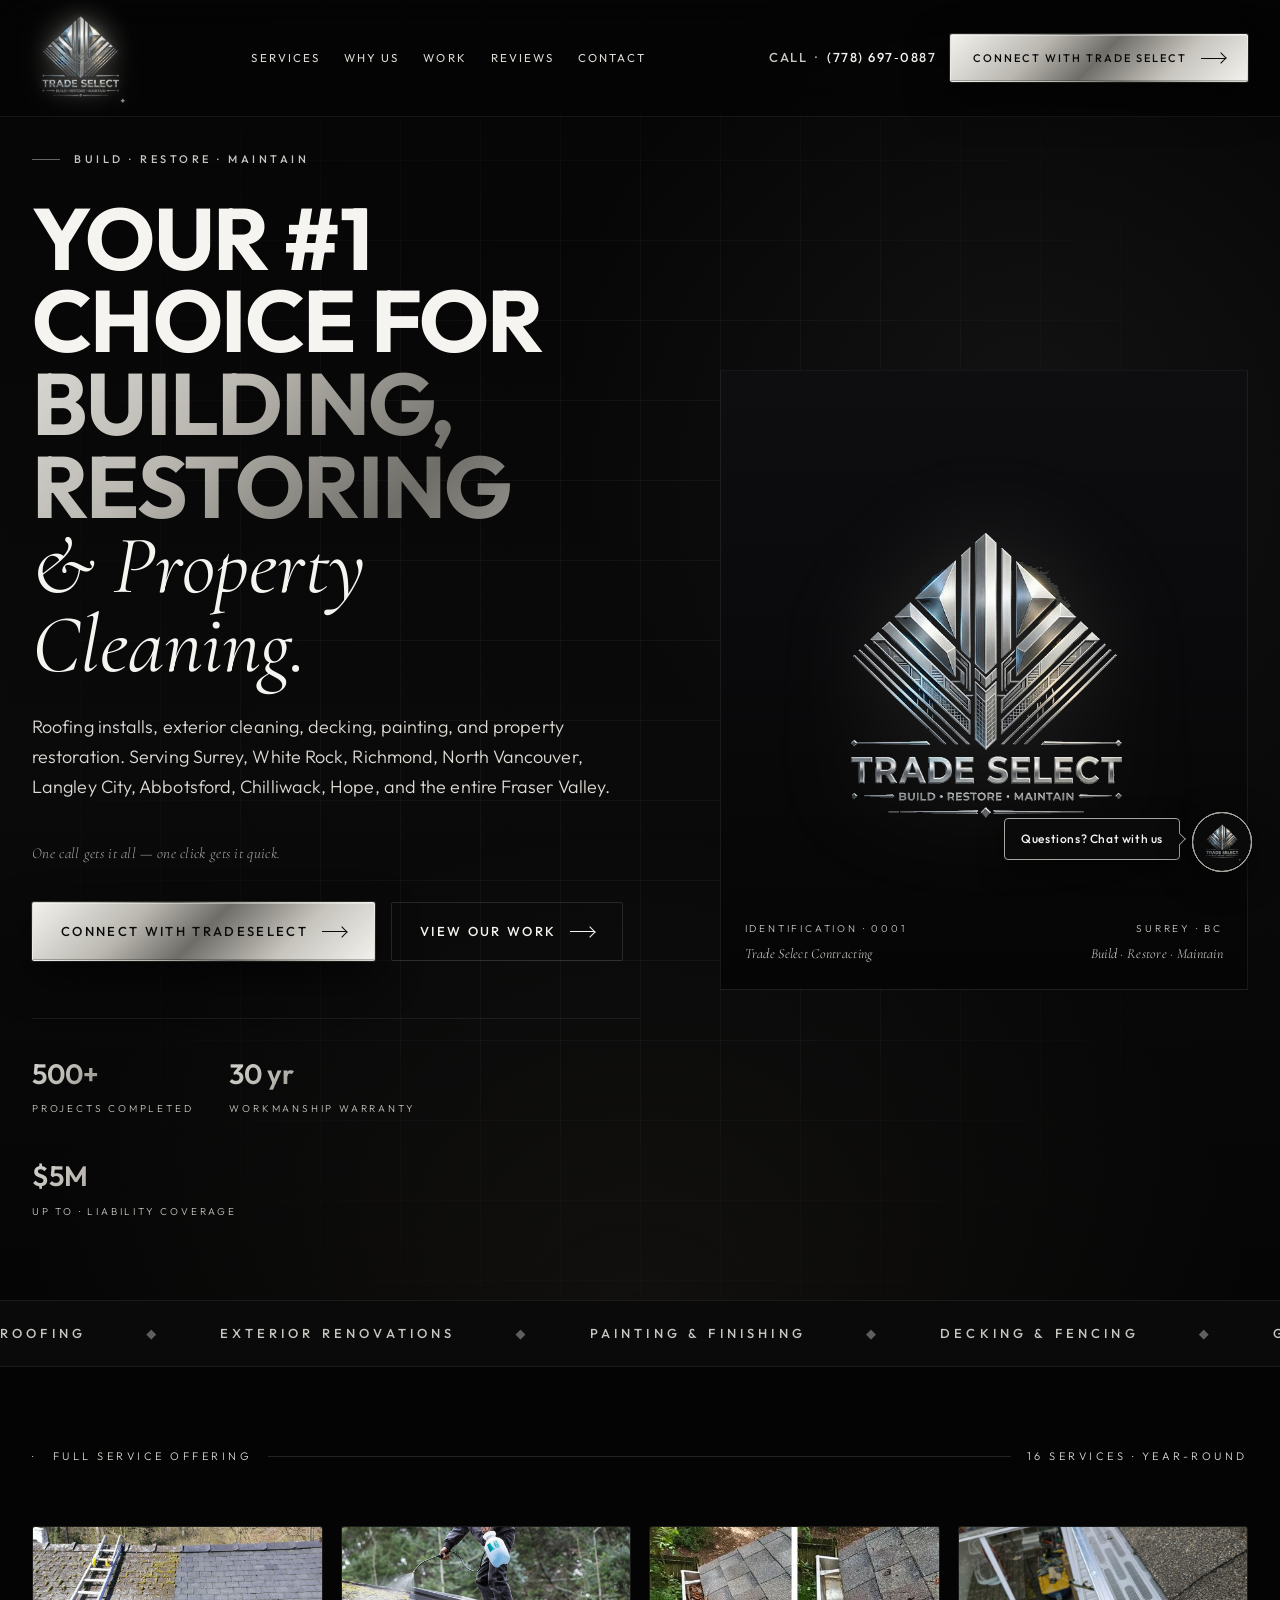
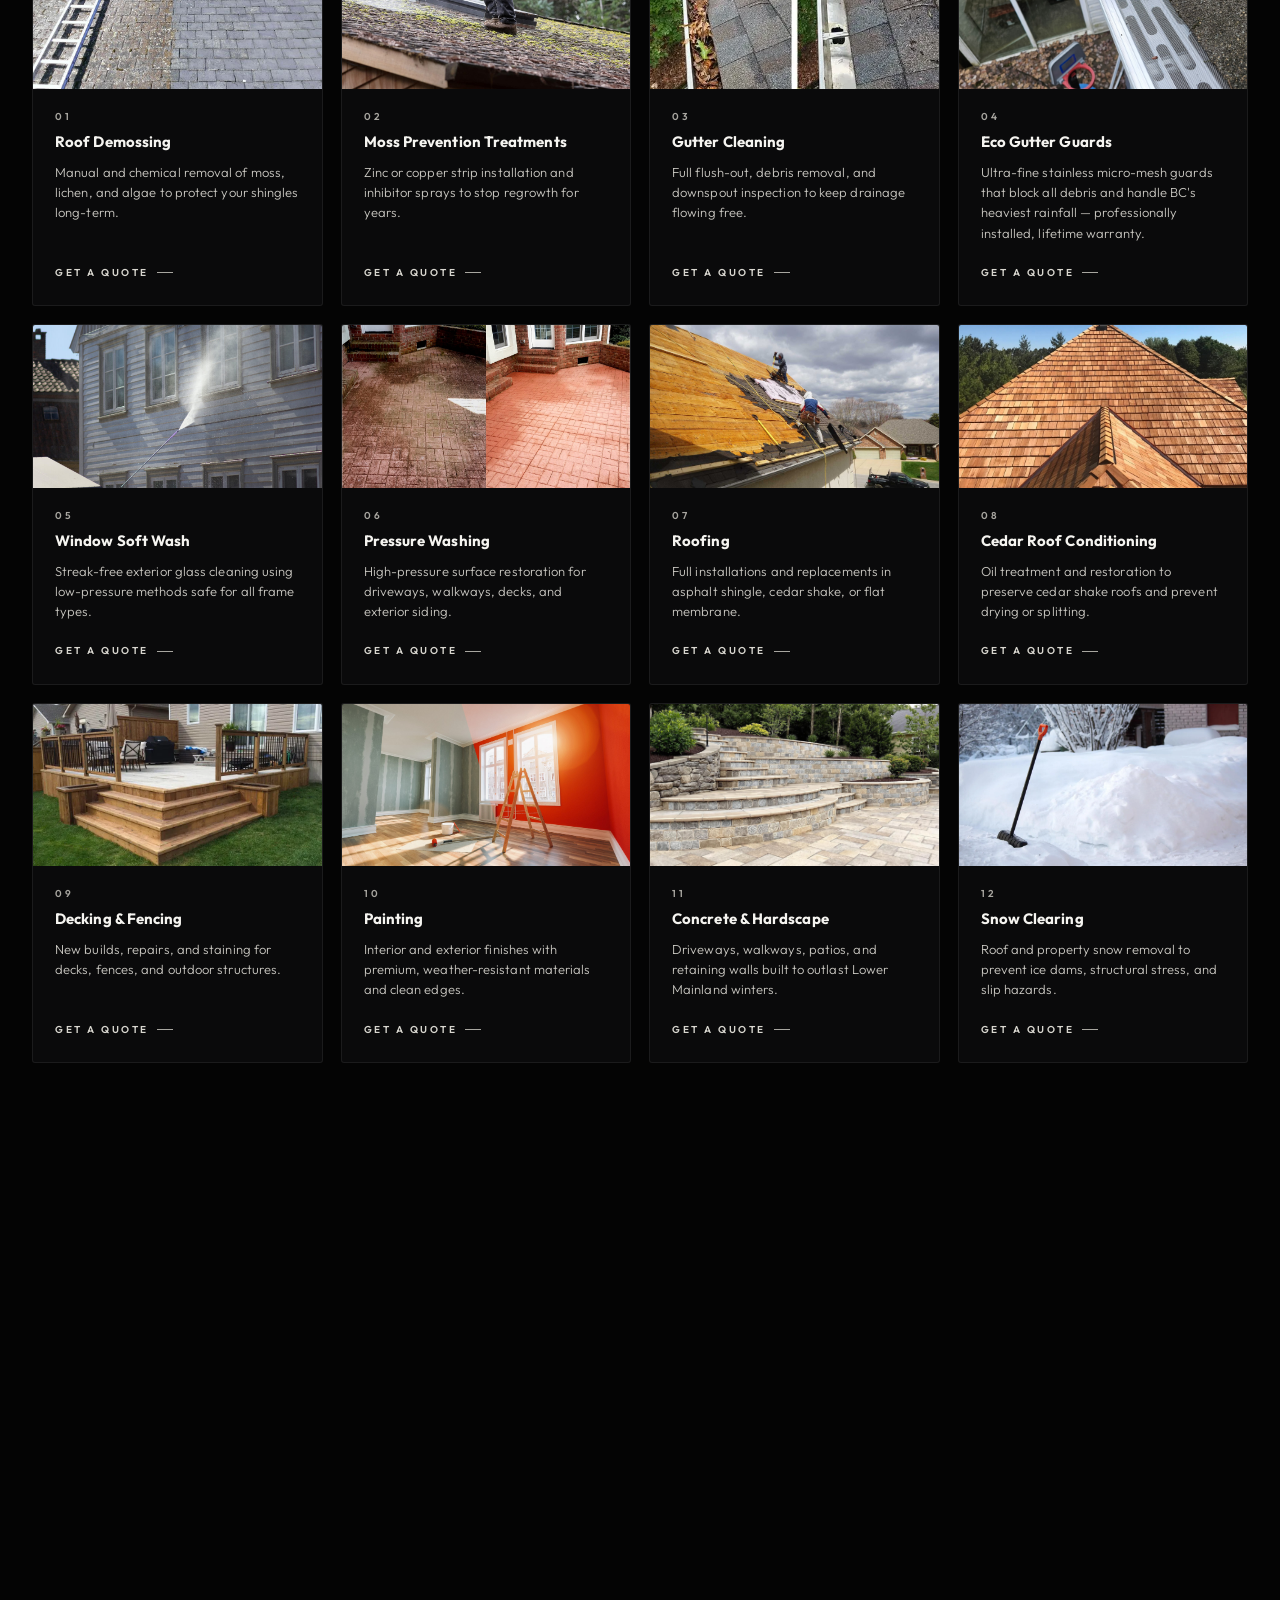
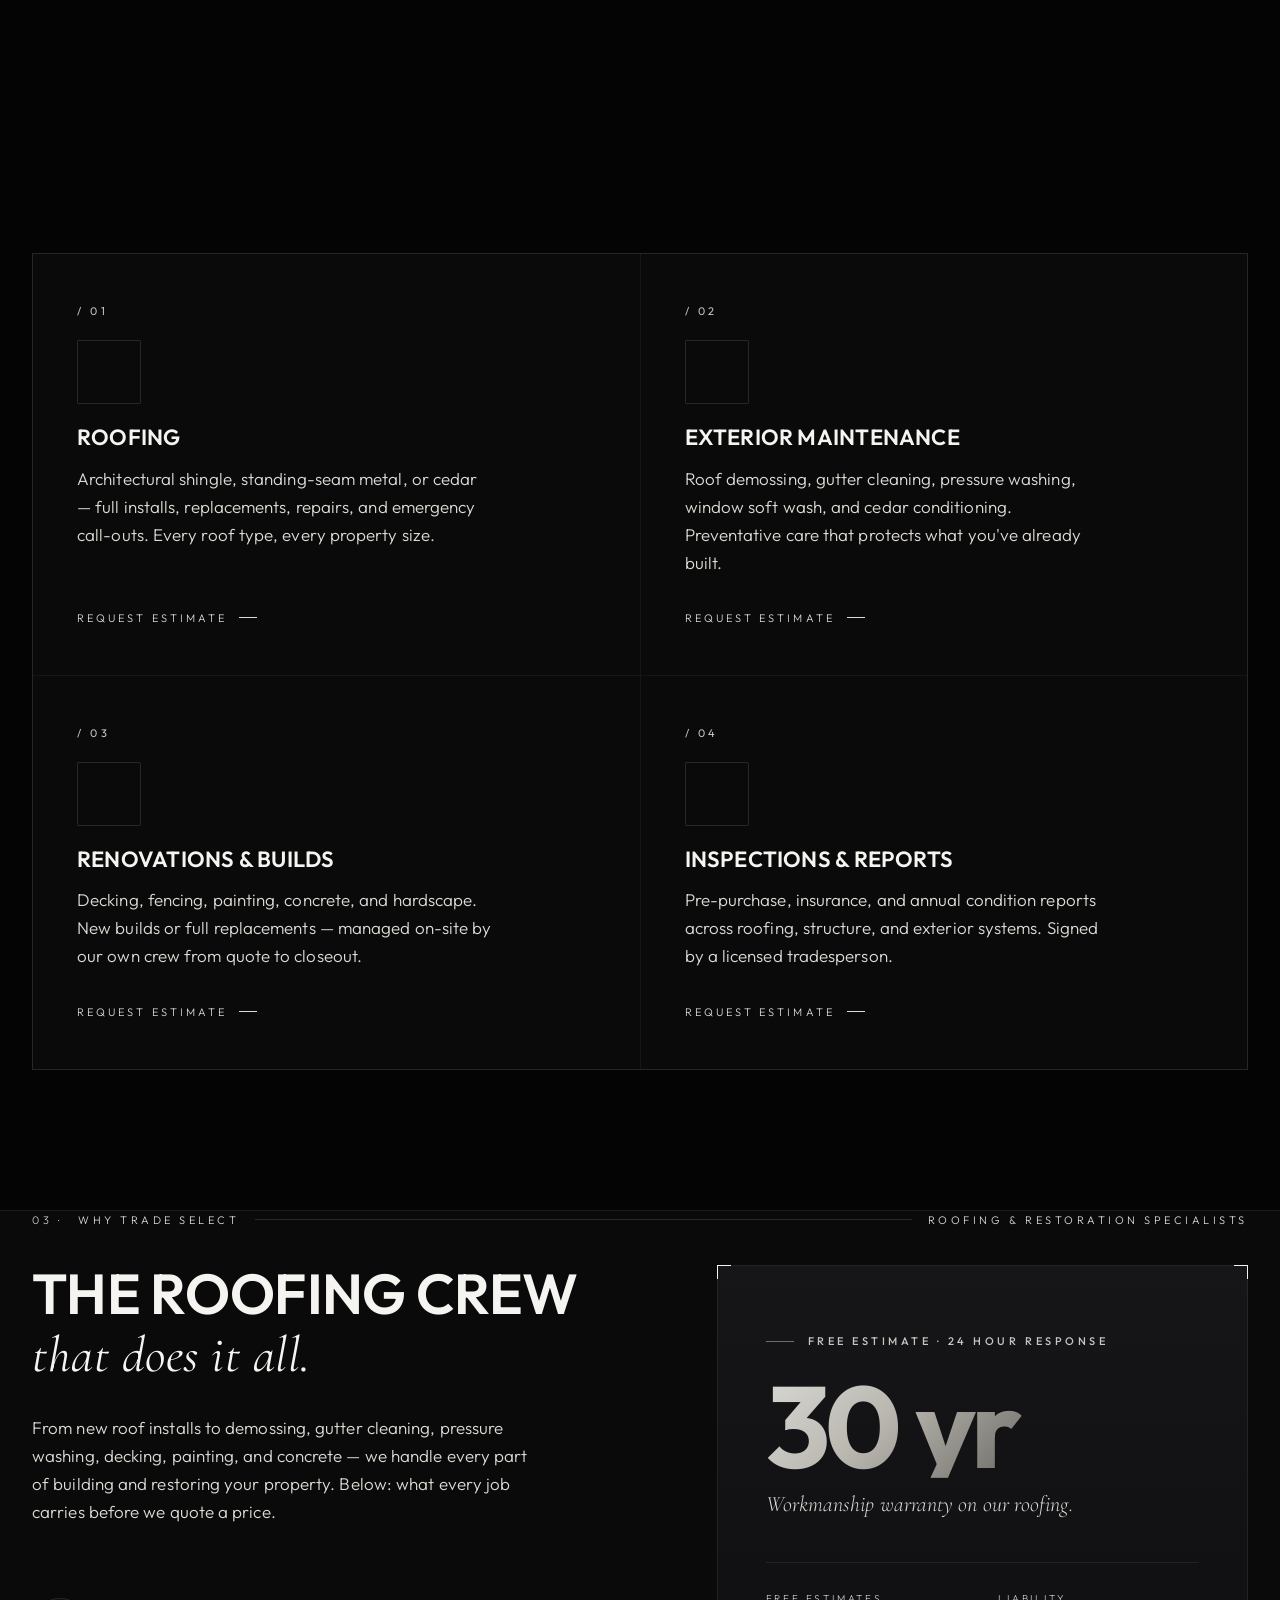
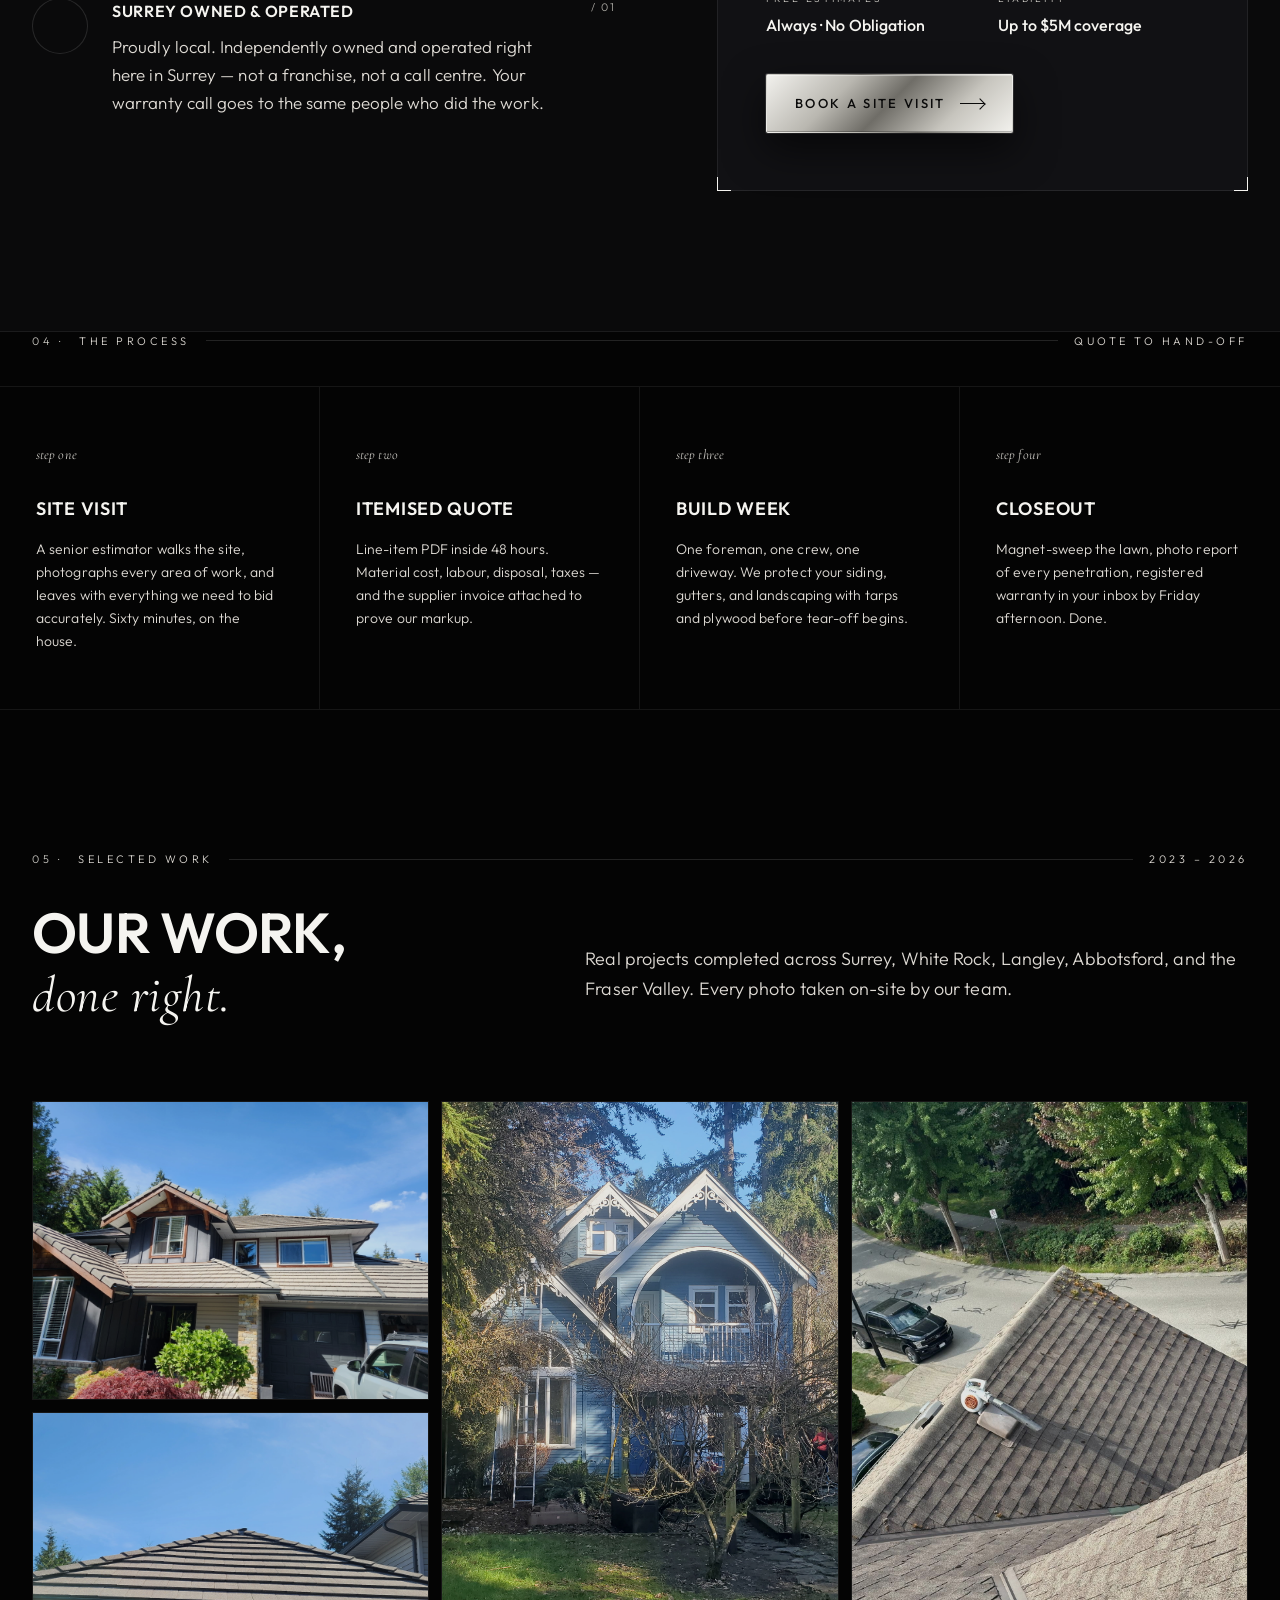
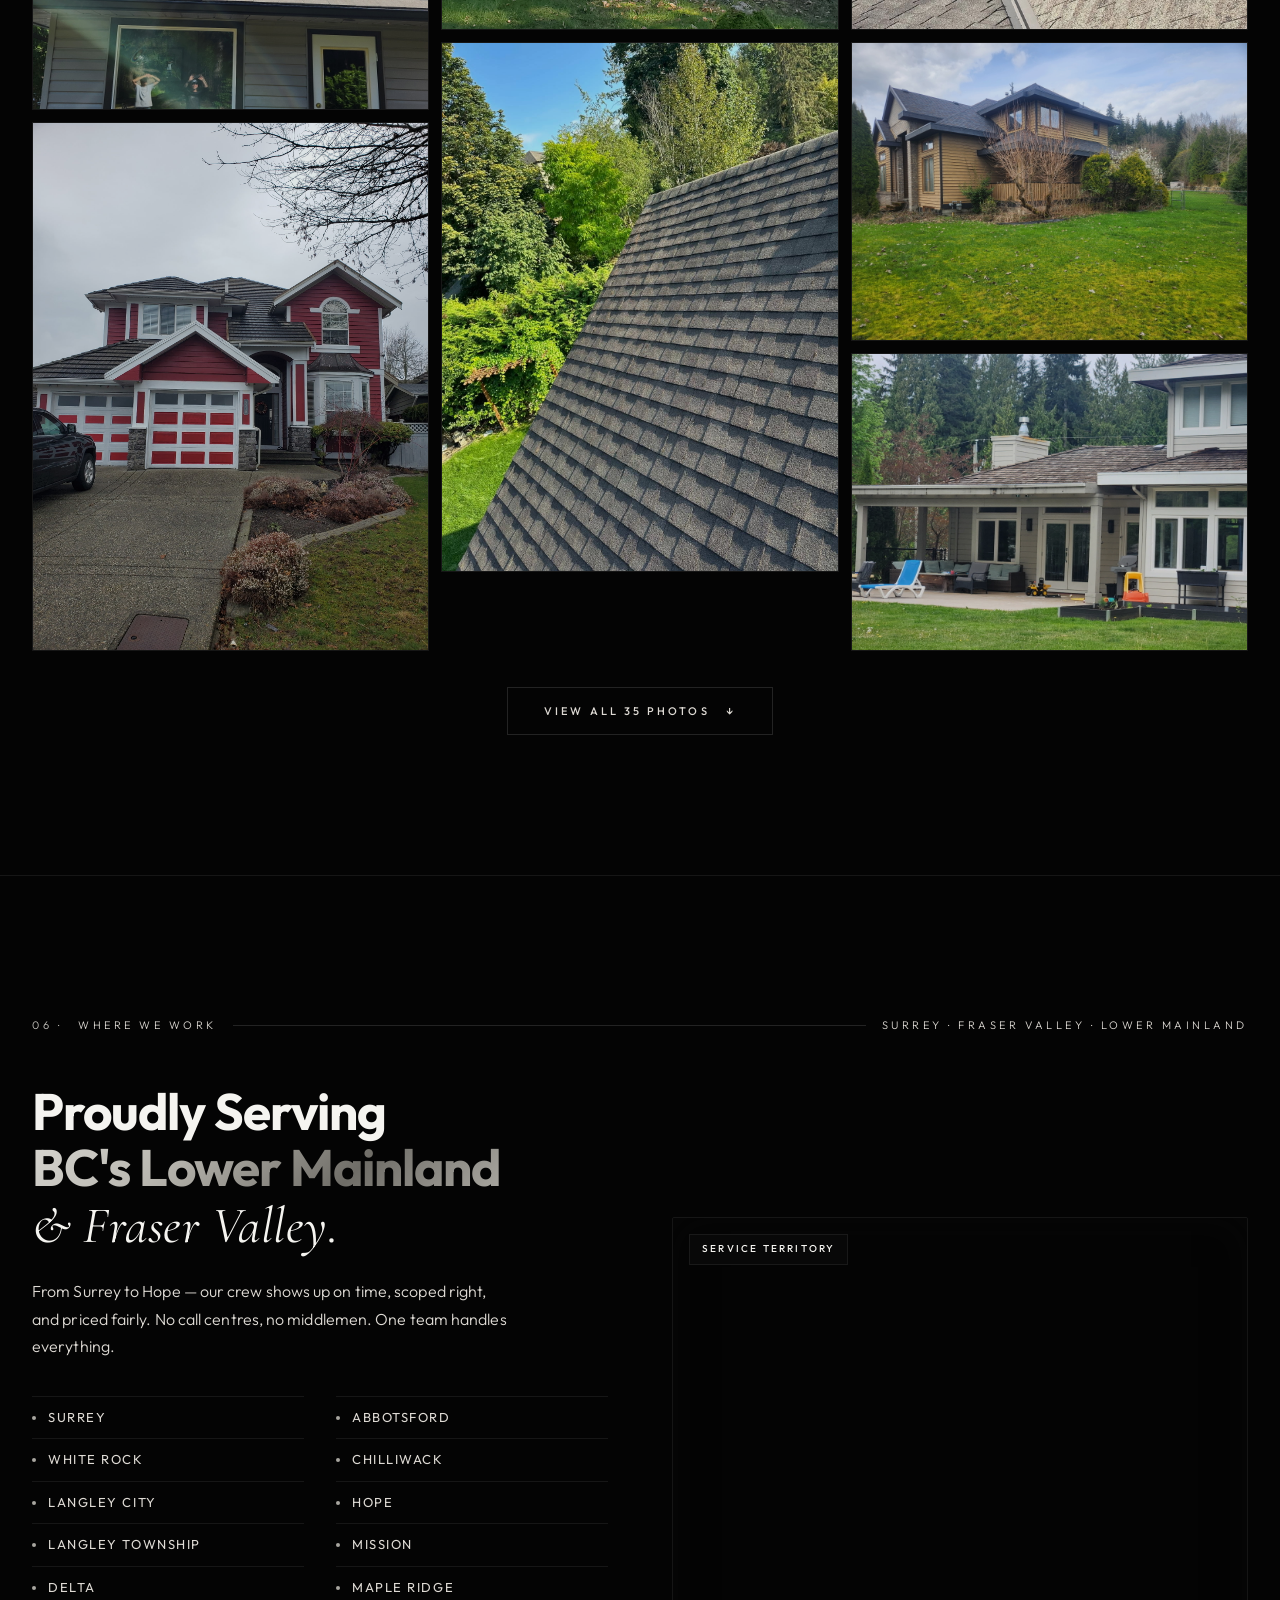
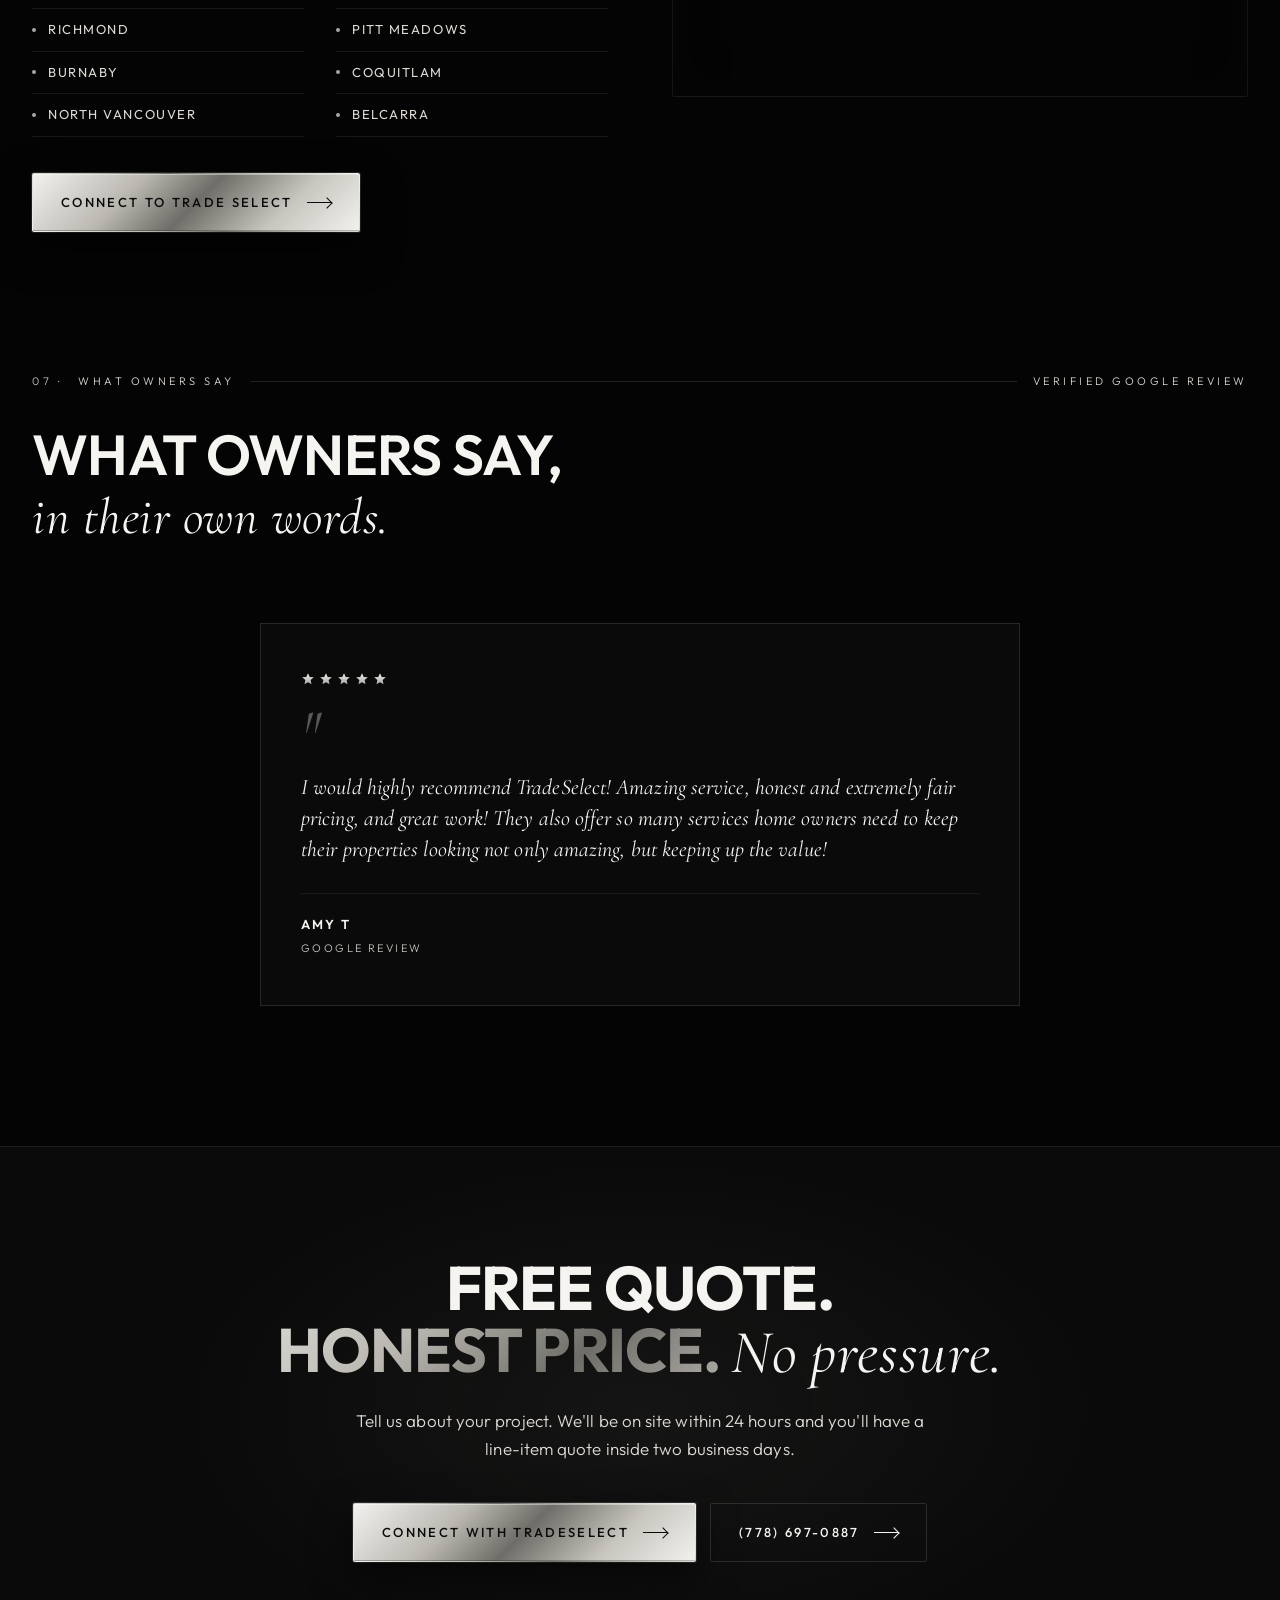
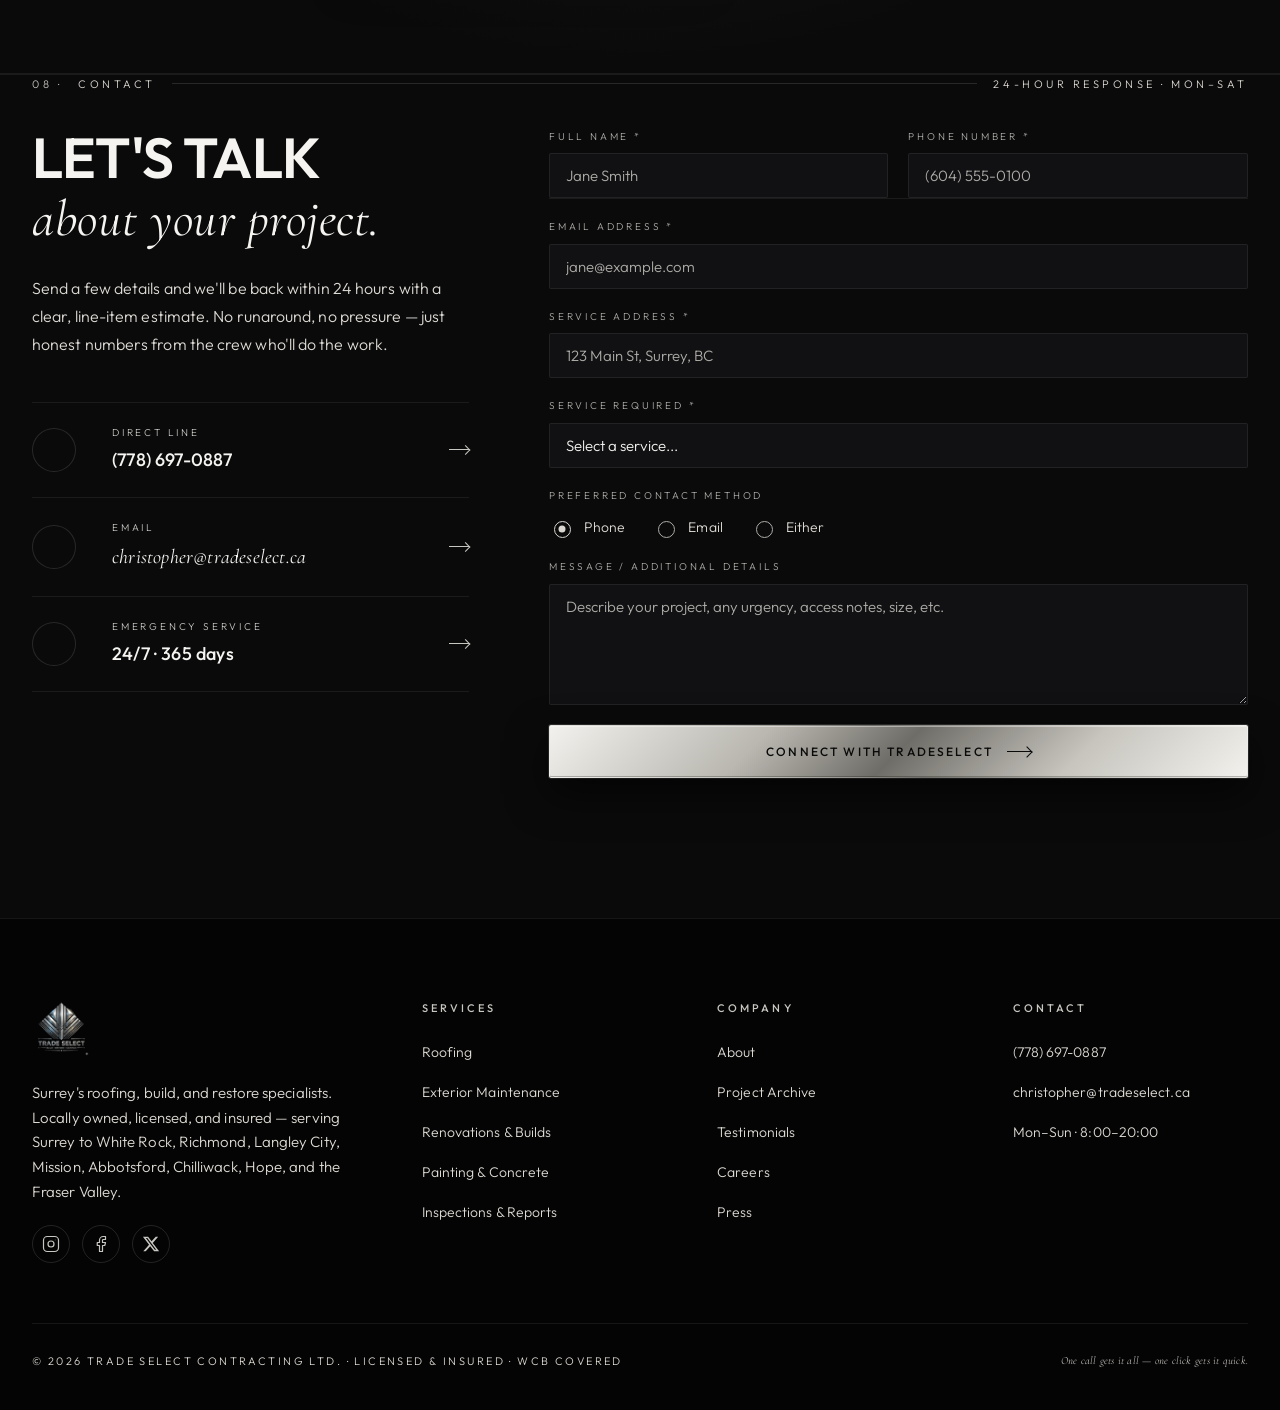
==== commit 8b4483fe: "Correct verified claims; add cedar-roof-restoration-surrey page Part 1 — claims corrected/removed in" ====
--- a/index.html
+++ b/index.html
@@ -183,12 +183,12 @@
           <div class="lbl">Projects Completed</div>
         </div>
         <div class="trust-item">
-          <div class="num silver-text">20 yr</div>
+          <div class="num silver-text">30 yr</div>
           <div class="lbl">Workmanship Warranty</div>
         </div>
         <div class="trust-item">
           <div class="num silver-text">$5M</div>
-          <div class="lbl">Liability Insured</div>
+          <div class="lbl">Up to · Liability Coverage</div>
         </div>
       </div>
     </div>
@@ -302,7 +302,7 @@
         </div>
         <div>
           <h3 class="h-card" style="margin-bottom:14px">Inspections &amp; Reports</h3>
-          <p>Pre-purchase, insurance, and annual condition reports across roofing, structure, and exterior systems. Signed by a licensed tradesperson — accepted by every major insurer in BC.</p>
+          <p>Pre-purchase, insurance, and annual condition reports across roofing, structure, and exterior systems. Signed by a licensed tradesperson.</p>
         </div>
         <a class="read" href="#contact">Request Estimate</a>
       </div>
@@ -355,7 +355,7 @@
         <div class="svc-card-body">
           <div class="svc-card-num">04</div>
           <div class="svc-card-name">Eco Gutter Guards</div>
-          <div class="svc-card-desc">Ultra-fine stainless micro-mesh guards that block all debris and handle BC's heaviest rainfall — professionally installed, 25-year warranty.</div>
+          <div class="svc-card-desc">Ultra-fine stainless micro-mesh guards that block all debris and handle BC's heaviest rainfall — professionally installed, lifetime warranty.</div>
           <div class="svc-card-cta">Get a Quote</div>
         </div>
       </a>
@@ -390,7 +390,7 @@
         </div>
       </a>
 
-      <a class="svc-card reveal" href="#contact" data-service="Cedar Roof Conditioning">
+      <a class="svc-card reveal" href="cedar-roof-restoration-surrey.html">
         <div class="svc-card-img"><img src="CedarRoofConditioning.png" alt="Cedar shake roof conditioning and oil treatment on a home in the Lower Mainland" class="svc-img" loading="lazy" /></div>
         <div class="svc-card-body">
           <div class="svc-card-num">08</div>
@@ -500,20 +500,11 @@
           <div class="why-pillar">
             <div class="ic silver-text">
               <svg width="24" height="24" viewBox="0 0 24 24" fill="none" stroke="currentColor" stroke-width="1.4" stroke-linecap="round" stroke-linejoin="round">
-                <circle cx="12" cy="12" r="9"/><path d="M12 7v5l3 2"/>
-              </svg>
-            </div>
-            <div><h4>Five-Day Turnaround</h4><p>Tear-off Monday, hand-off Friday on most single-family homes. We don't leave a job site open. Ever.</p></div>
-            <div class="idx">/ 01</div>
-          </div>
-          <div class="why-pillar">
-            <div class="ic silver-text">
-              <svg width="24" height="24" viewBox="0 0 24 24" fill="none" stroke="currentColor" stroke-width="1.4" stroke-linecap="round" stroke-linejoin="round">
                 <path d="M12 21s7-6.5 7-12a7 7 0 10-14 0c0 5.5 7 12 7 12z"/><circle cx="12" cy="9" r="2.5"/>
               </svg>
             </div>
             <div><h4>Surrey Owned &amp; Operated</h4><p>Proudly local. Independently owned and operated right here in Surrey — not a franchise, not a call centre. Your warranty call goes to the same people who did the work.</p></div>
-            <div class="idx">/ 02</div>
+            <div class="idx">/ 01</div>
           </div>
         </div>
       </div>
@@ -521,13 +512,11 @@
         <span class="corner-tick tl"></span><span class="corner-tick tr"></span>
         <span class="corner-tick bl"></span><span class="corner-tick br"></span>
         <div class="eyebrow" style="margin-bottom:24px">Free Estimate · 24 Hour Response</div>
-        <div class="big silver-text">0%</div>
-        <div class="sub">Markup on materials. You see the supplier invoice on every quote.</div>
+        <div class="big silver-text">30 yr</div>
+        <div class="sub">Workmanship warranty on our roofing.</div>
         <div class="ledger">
           <div><div class="k">Free Estimates</div><div class="v">Always · No Obligation</div></div>
-          <div><div class="k">Financing</div><div class="v">0% over 24 months</div></div>
-          <div><div class="k">Workmanship</div><div class="v">20-year warranty</div></div>
-          <div><div class="k">Materials</div><div class="v">50-year mfr. backed</div></div>
+          <div><div class="k">Liability</div><div class="v">Up to $5M coverage</div></div>
         </div>
         <a href="#contact" class="btn btn-silver" style="margin-top:36px">Book a Site Visit<span class="arrow"></span></a>
       </div>
@@ -1502,7 +1491,7 @@
     { keys: ['emergency','urgent','leak','damage','flood','storm'],
       reply: "For emergencies, call us directly at (778) 697-0887 — we run a 24-hour emergency line for active leaks and storm damage." },
     { keys: ['insured','license','certified','warranty','bonded','wcb'],
-      reply: "We're fully licensed, bonded, and carry $5M liability insurance with WCB clearance on every job. All work comes with a 20-year workmanship warranty." },
+      reply: "All roofing work comes with a 30-year workmanship warranty, and we carry up to $5M in liability coverage." },
     { keys: ['hours','open','available','when','schedule','book'],
       reply: "We're available Monday to Sunday, 8:00 AM – 8:00 PM. Emergency services run 24/7. You can request a site visit using the quote form anytime." },
     { keys: ['moss','demoss','algae','lichen'],
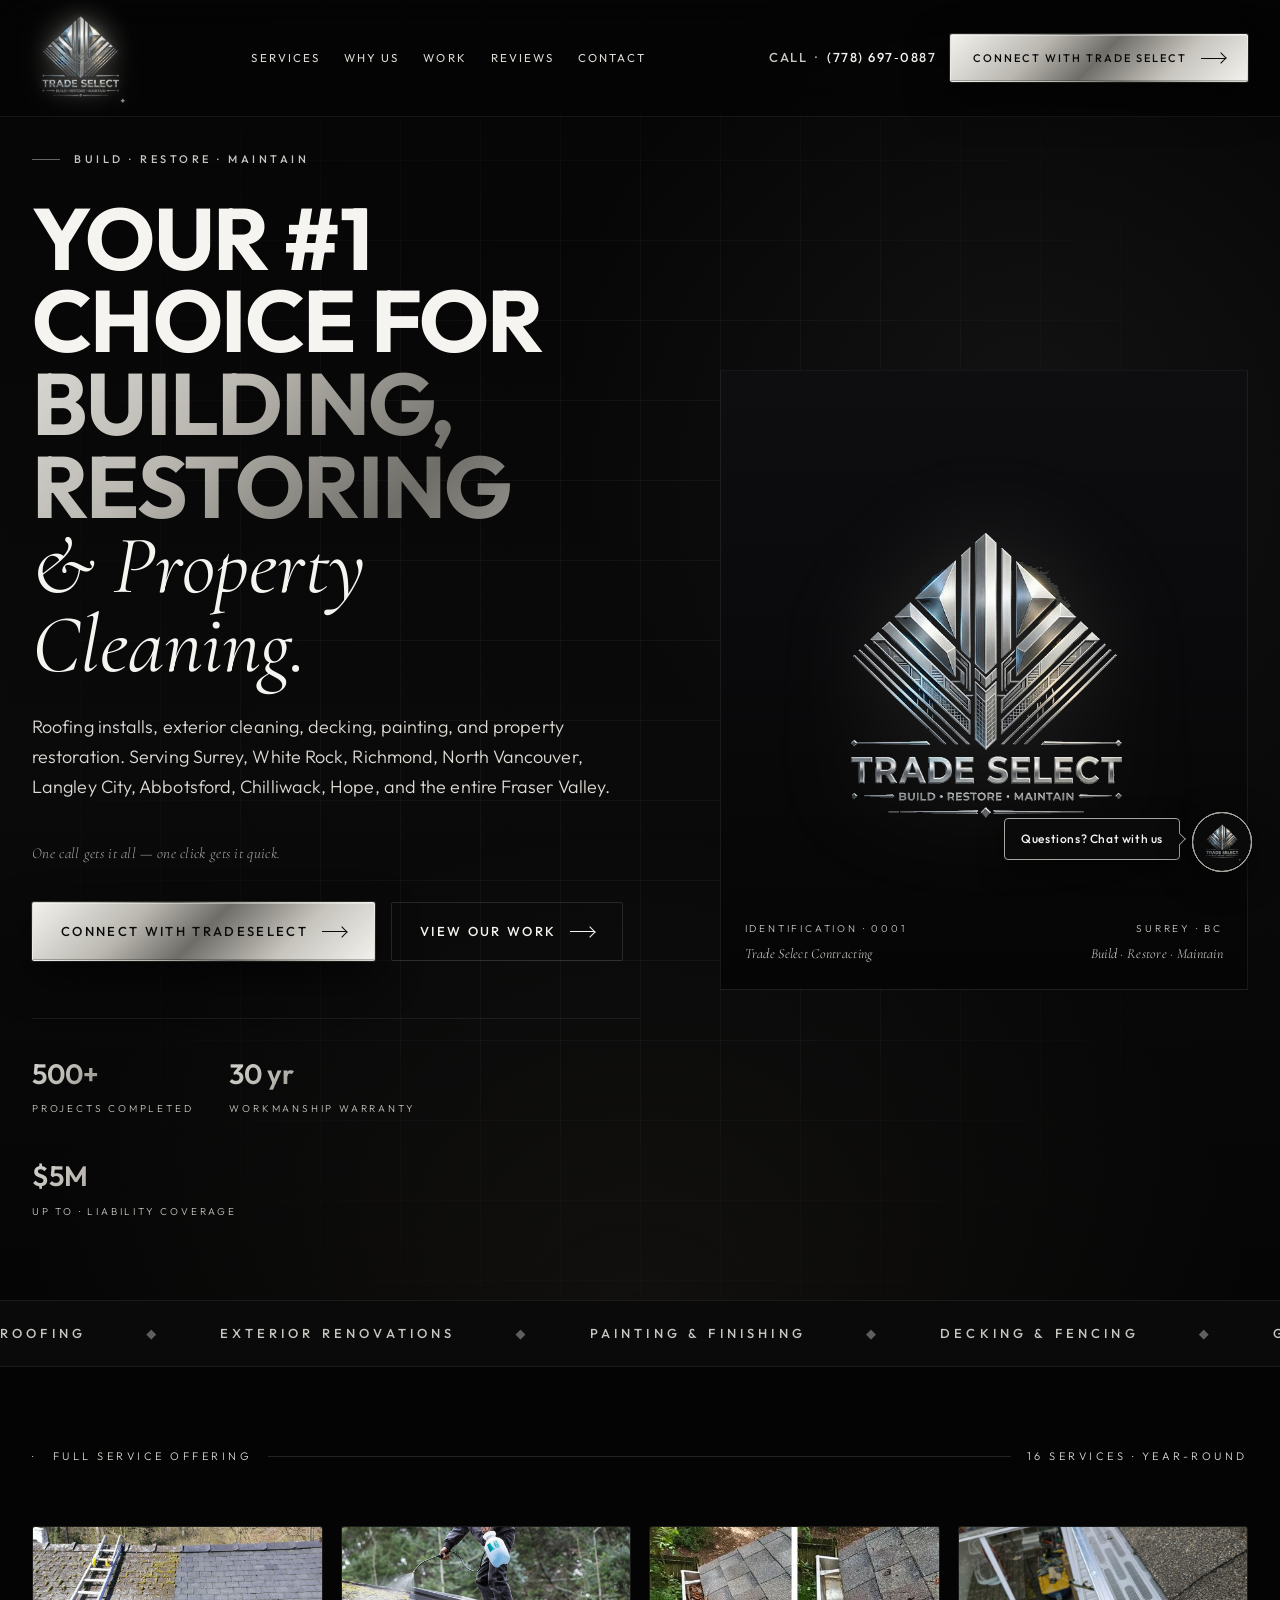
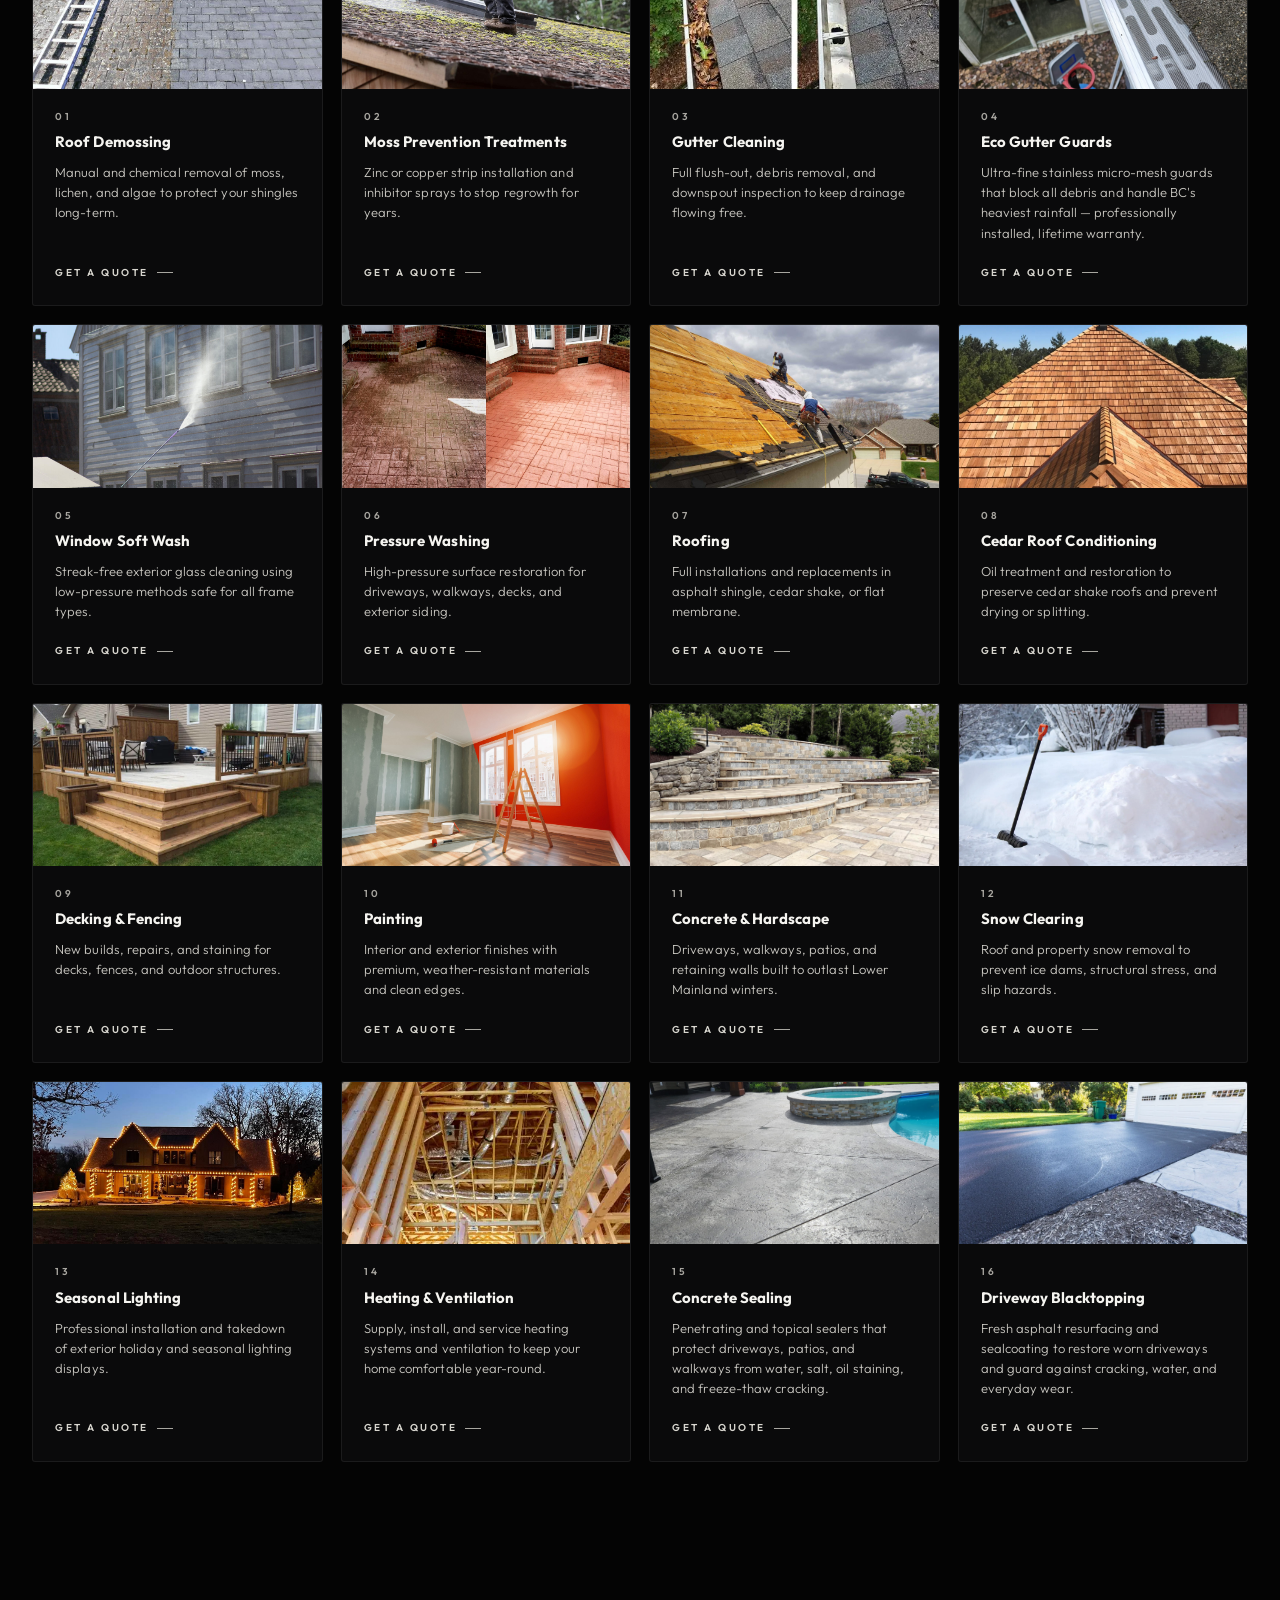
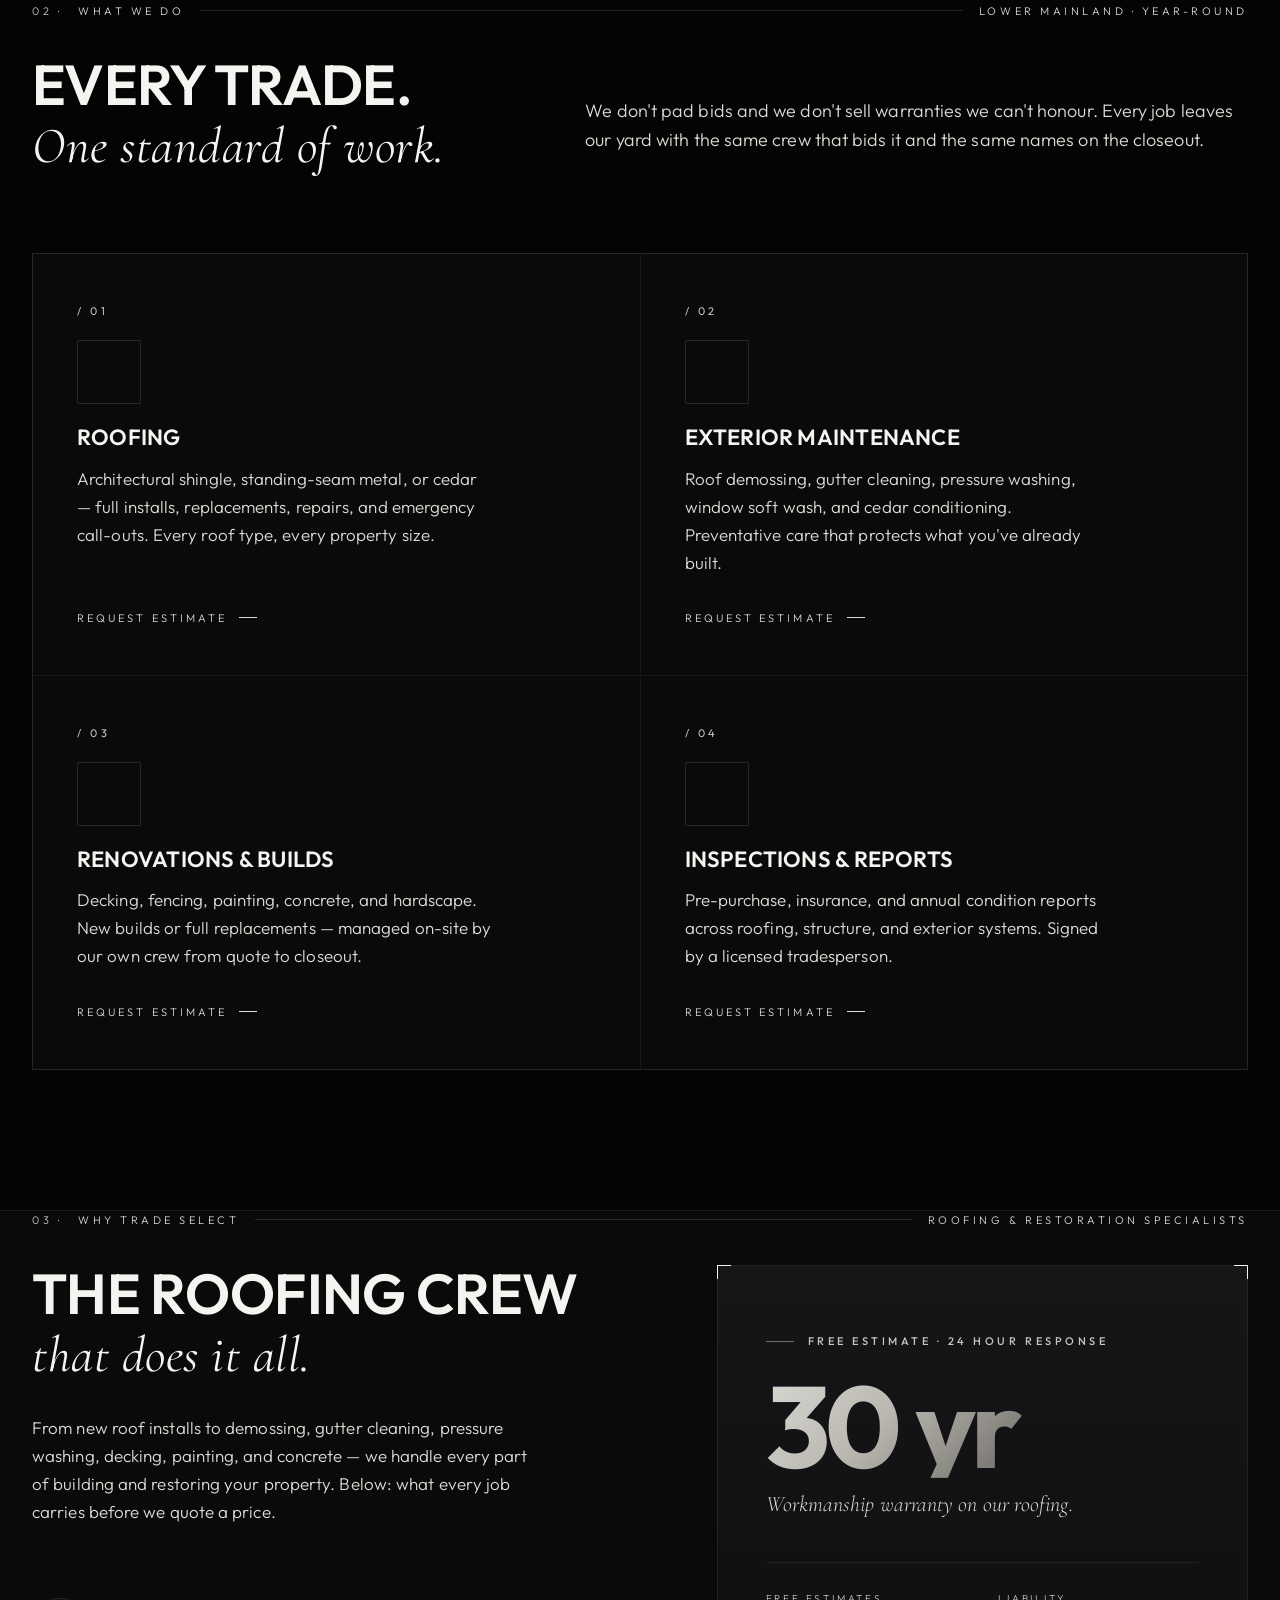
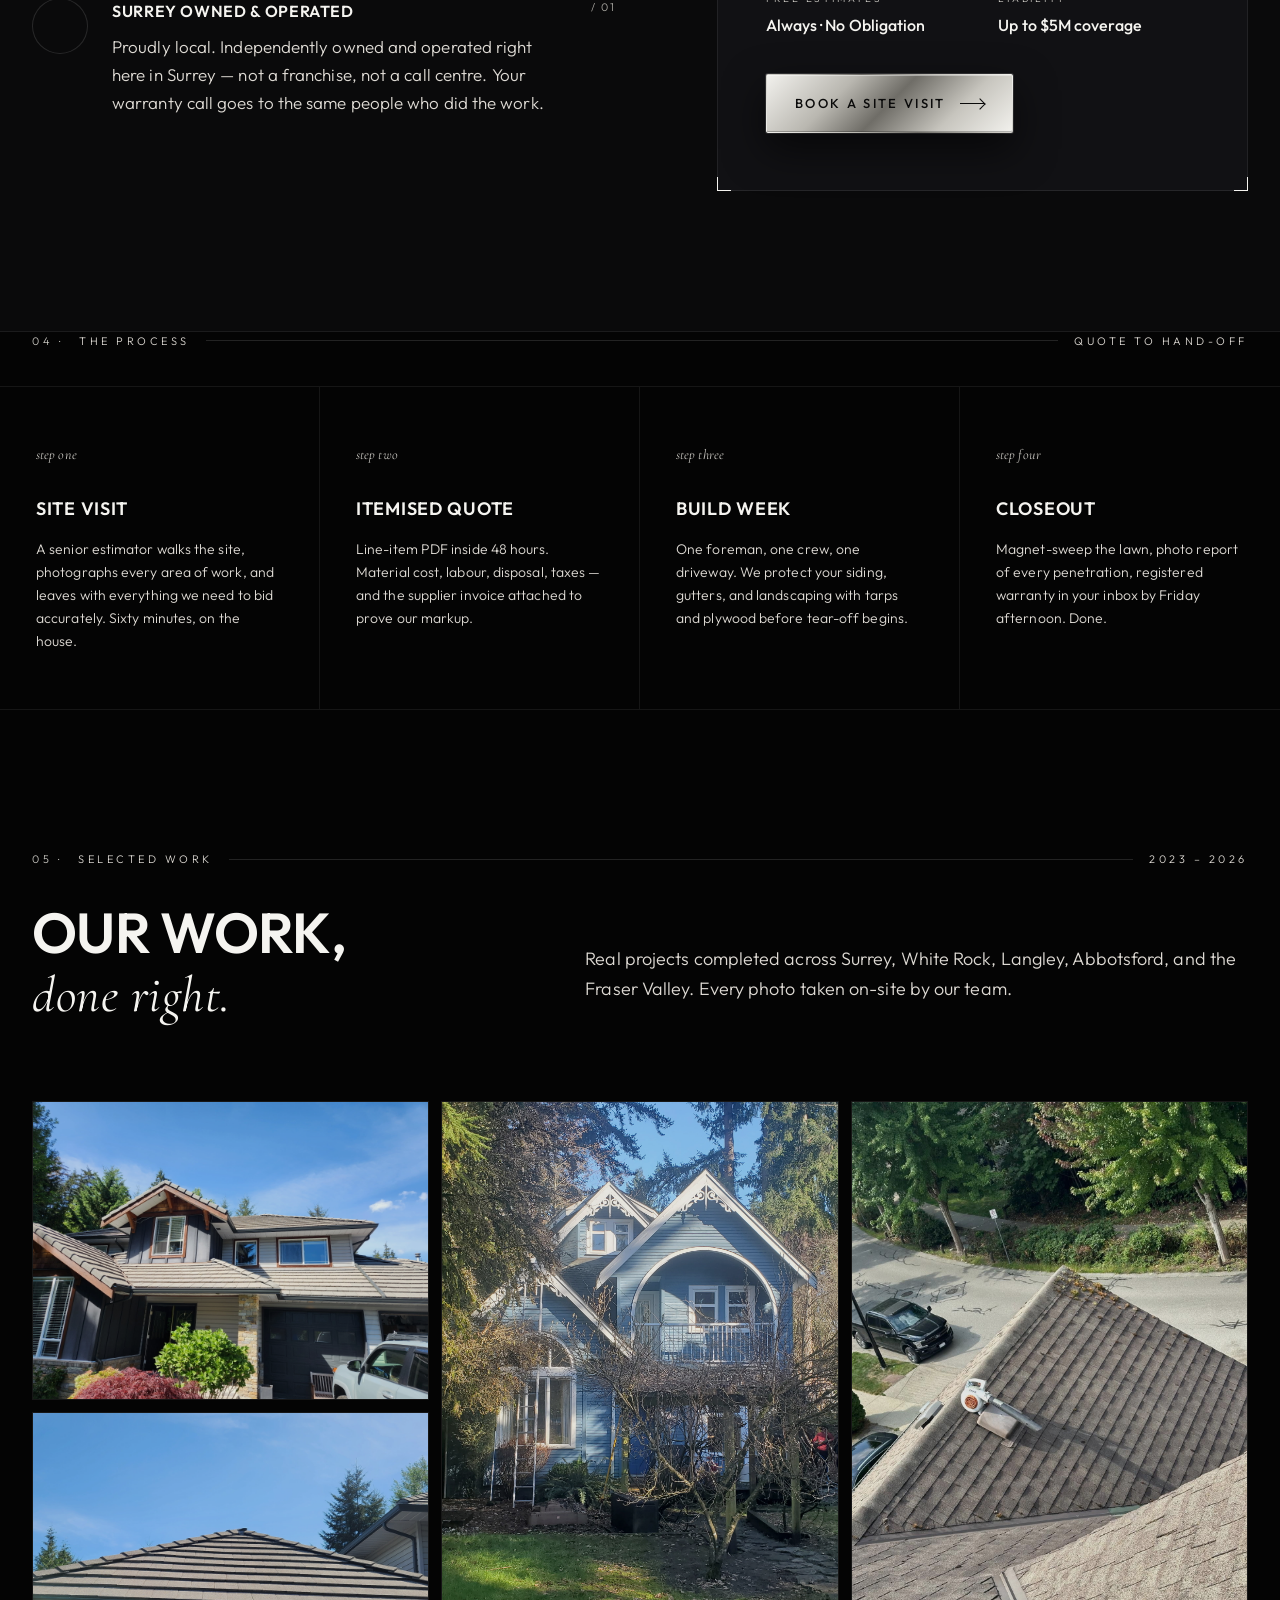
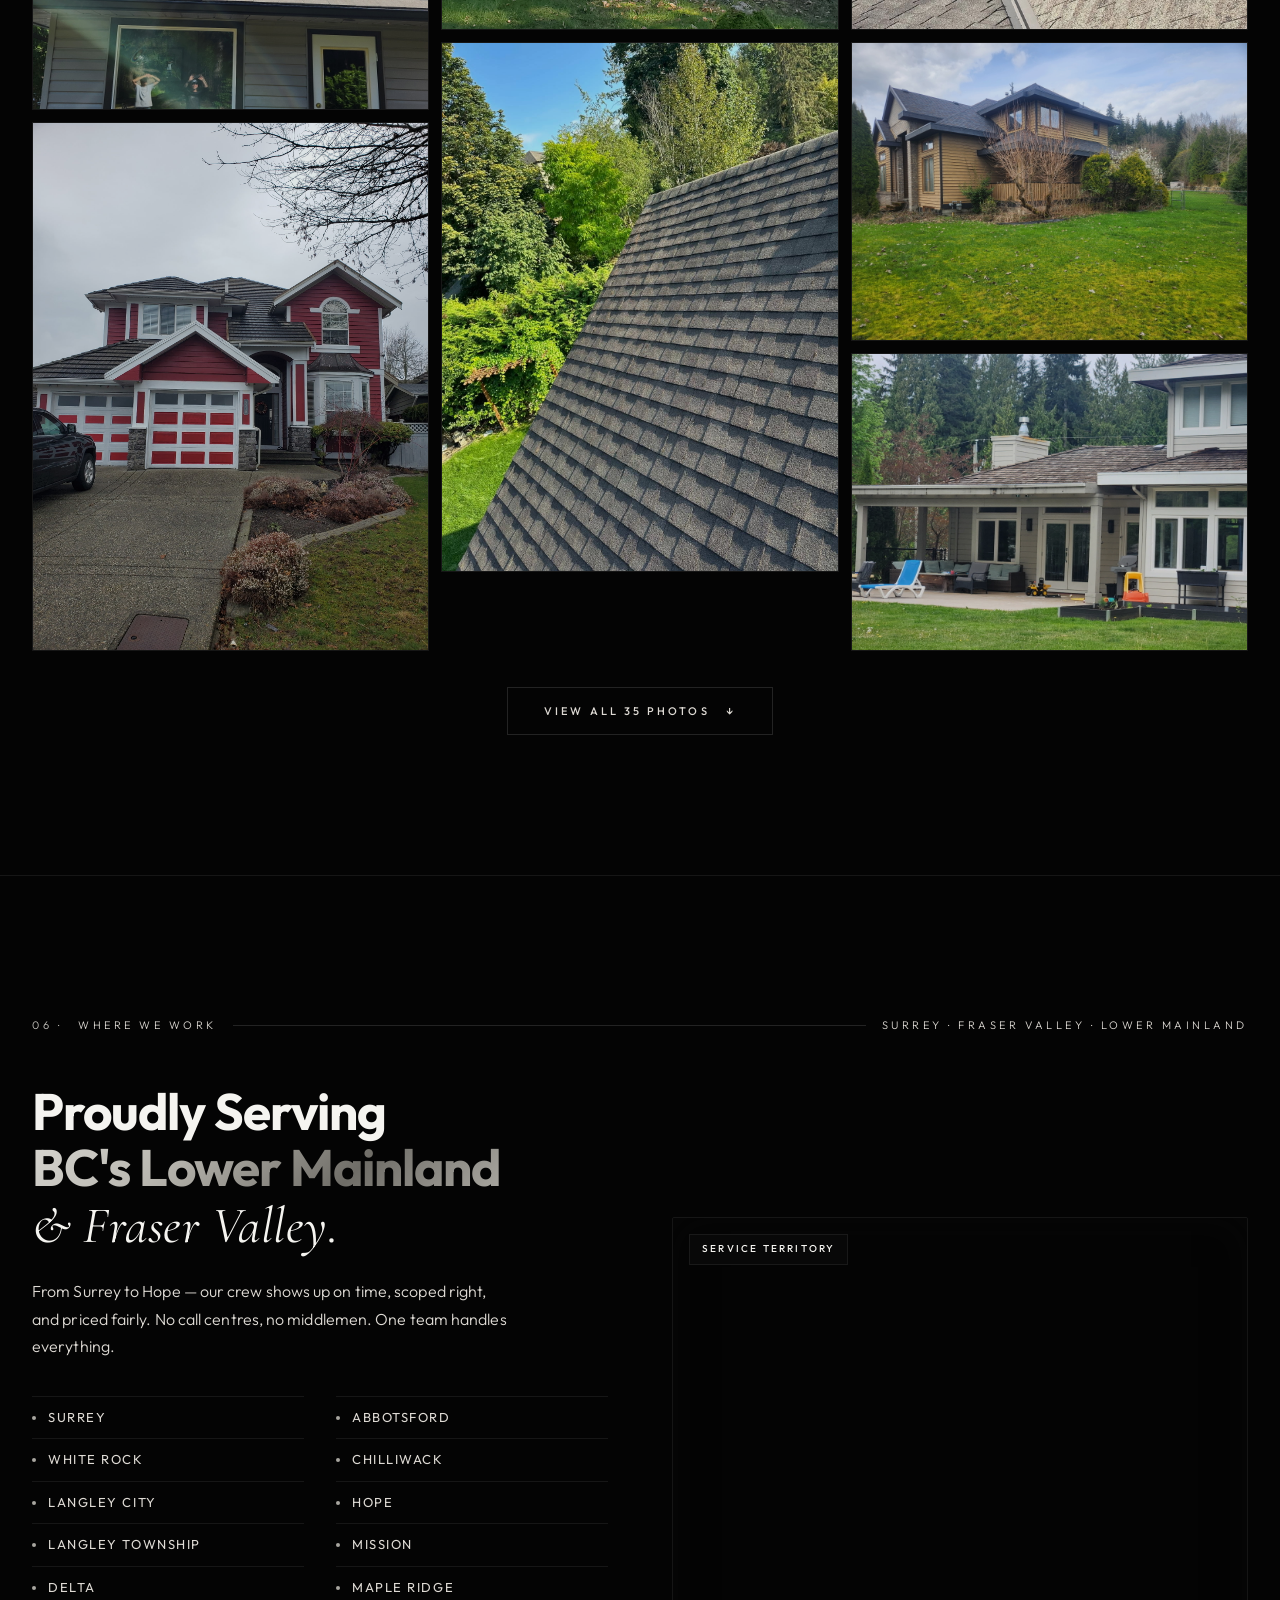
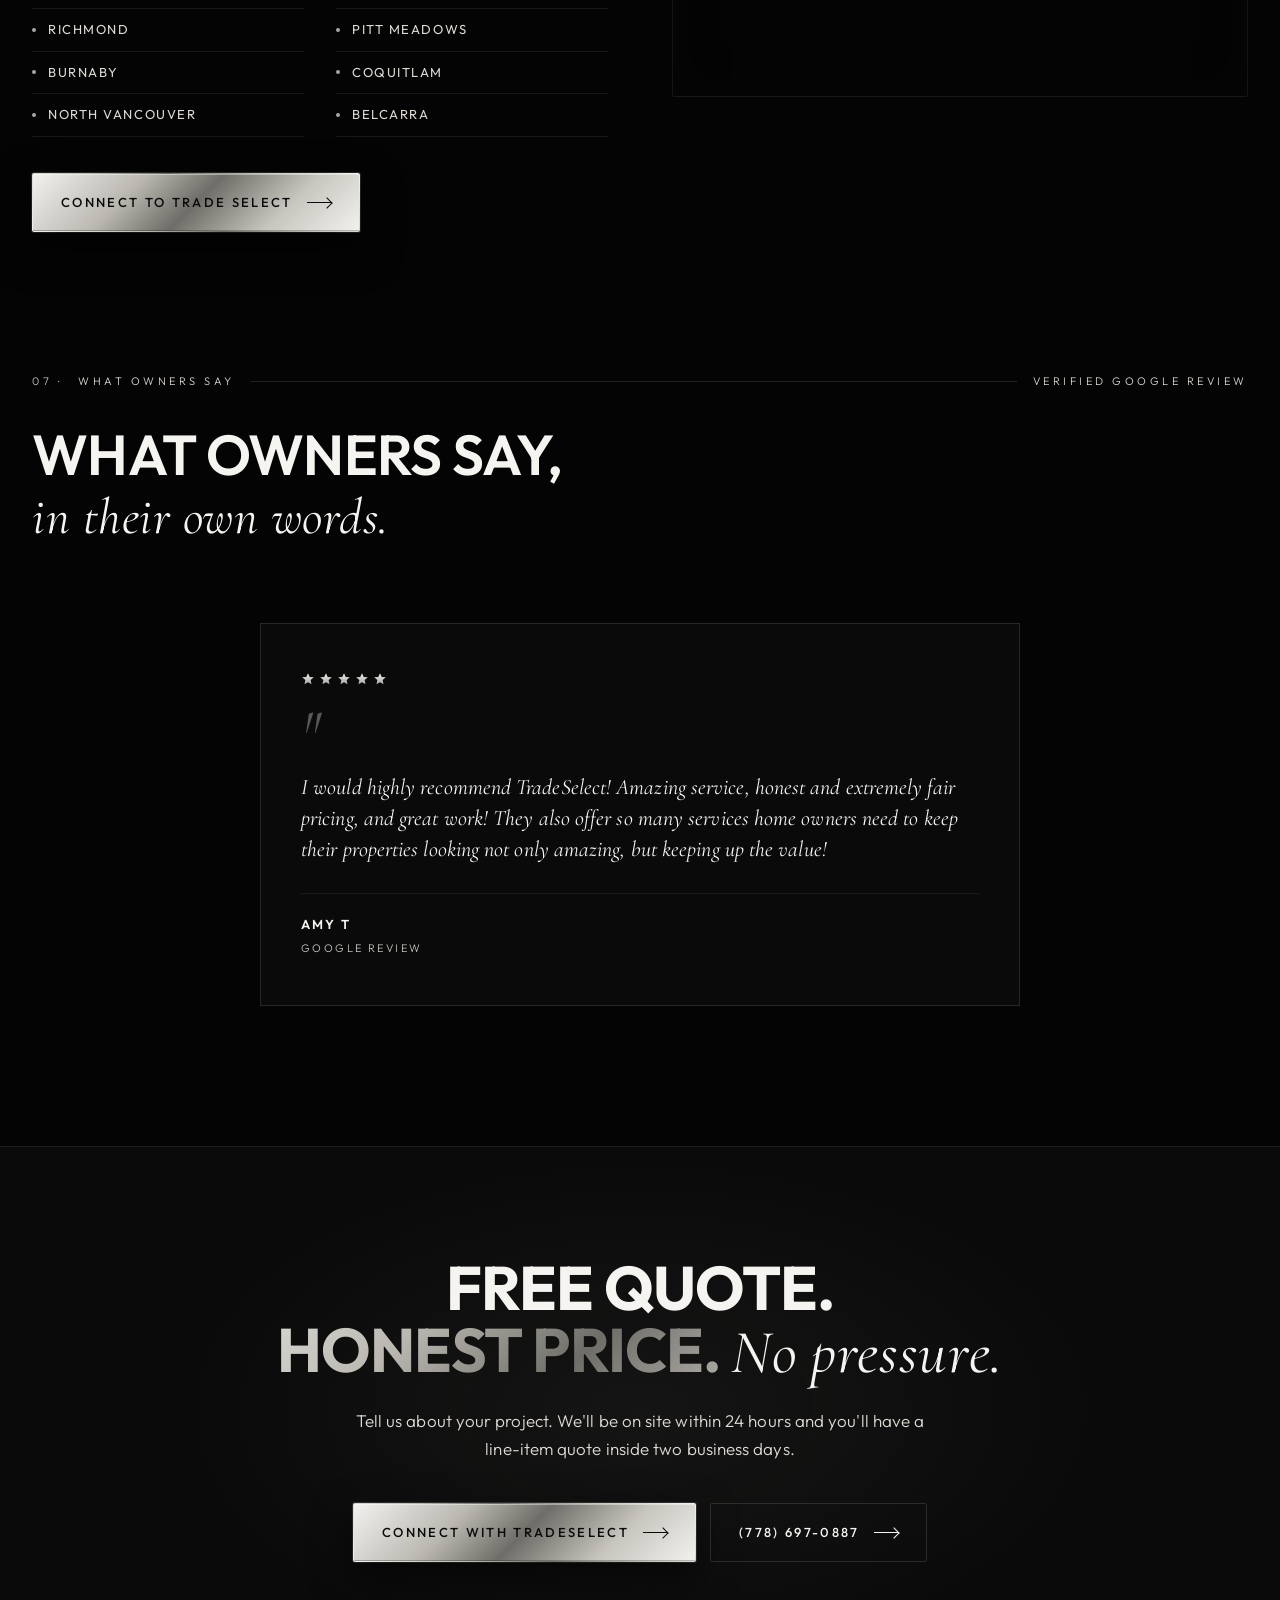
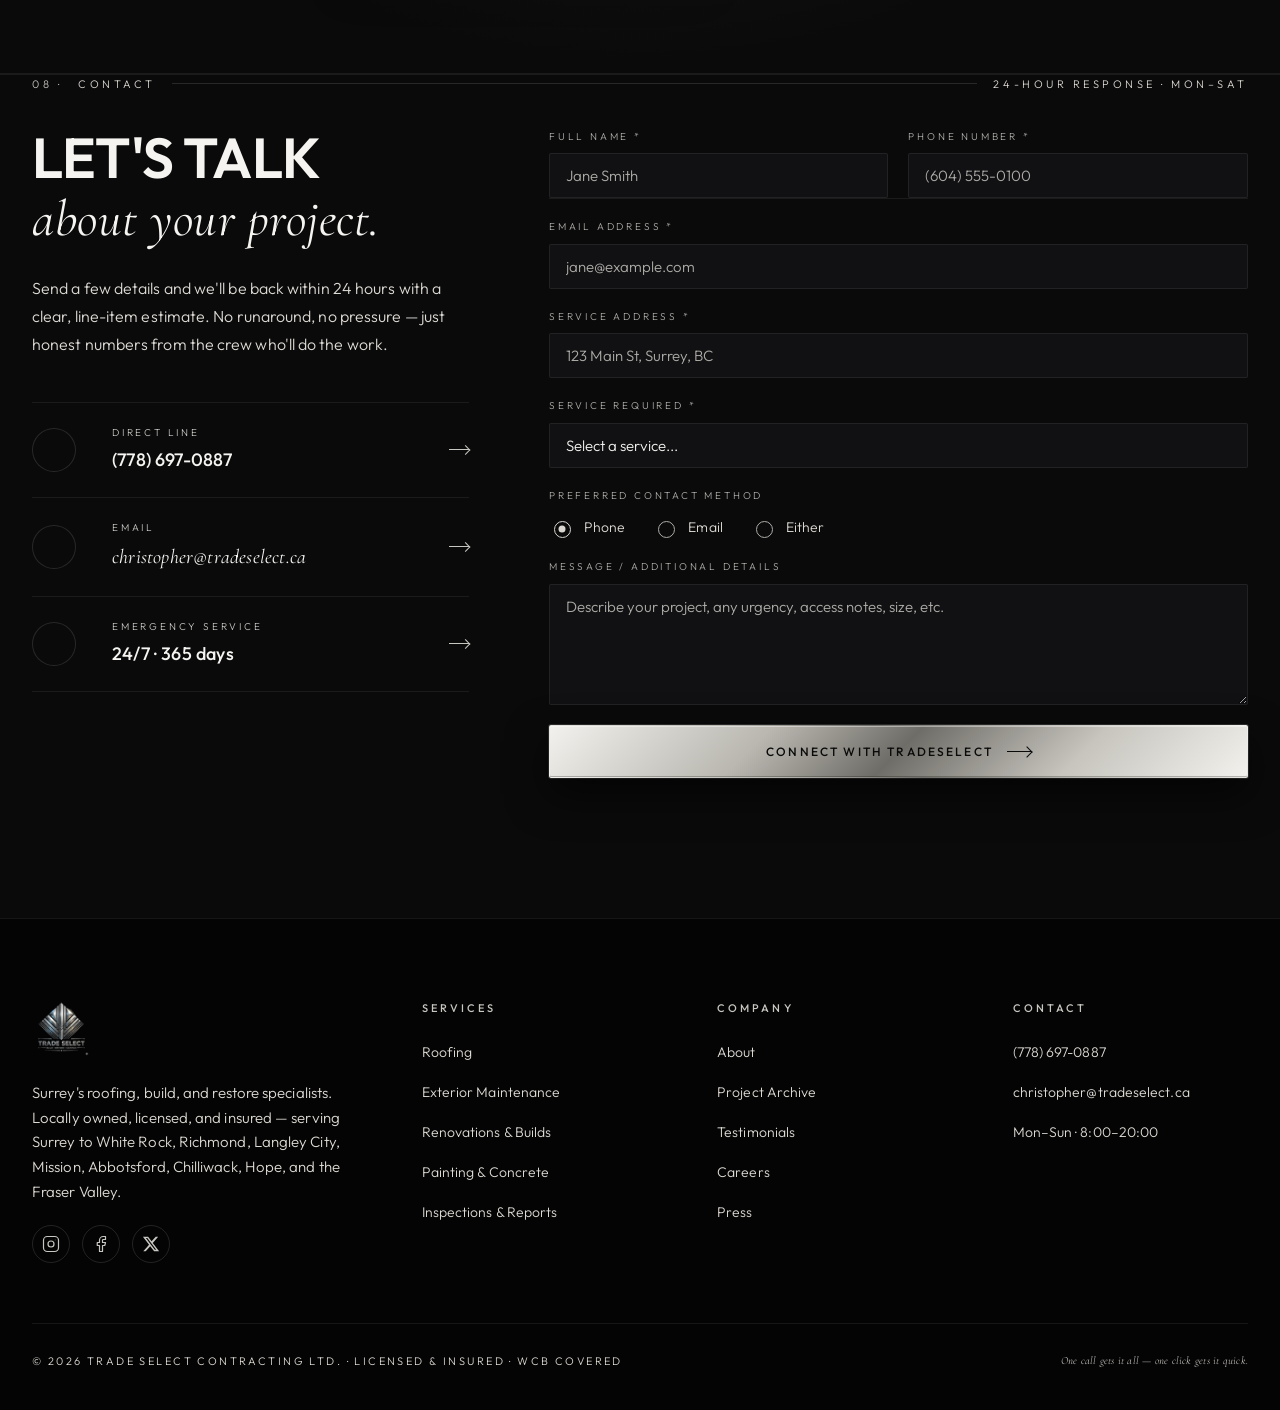
==== commit 95244bbe: "Add lead-source attribution to contact form (hidden fields) Capture script on all 4 pages reads UTM " ====
--- a/index.html
+++ b/index.html
@@ -88,6 +88,40 @@
 </head>
 <body data-accent="silver">
 
+<!-- ── Lead source attribution (hidden — captures traffic source for lead tracking; not user-visible) ── -->
+<script>
+(function () {
+  var K = { s: 'ts_lead_source', m: 'ts_lead_medium', c: 'ts_lead_campaign' };
+  var ss = null;
+  try { ss = window.sessionStorage; ss.setItem('__ts', '1'); ss.removeItem('__ts'); } catch (e) { ss = null; }
+  function get(k) { try { return ss ? ss.getItem(k) : null; } catch (e) { return null; } }
+  function set(k, v) { try { if (ss) ss.setItem(k, v); } catch (e) {} }
+
+  var p = new URLSearchParams(window.location.search);
+  var utmS = (p.get('utm_source') || '').trim();
+  var utmM = (p.get('utm_medium') || '').trim();
+  var utmC = (p.get('utm_campaign') || '').trim();
+
+  if (utmS) {
+    // Campaign visit — last-touch: a fresh UTM click updates the stored source.
+    set(K.s, utmS); set(K.m, utmM); set(K.c, utmC);
+  } else if (!get(K.s)) {
+    // No UTM and nothing stored yet → external referrer host, else "organic-direct".
+    var src = 'organic-direct', ref = document.referrer || '';
+    if (ref) { try { var h = new URL(ref).hostname; if (h && h !== window.location.hostname) src = h; } catch (e) {} }
+    set(K.s, src); set(K.m, ''); set(K.c, '');
+  }
+
+  // Mirror stored values into hidden form inputs, if a form is present on this page.
+  document.addEventListener('DOMContentLoaded', function () {
+    [['lead_source', K.s], ['lead_medium', K.m], ['lead_campaign', K.c]].forEach(function (pair) {
+      var el = document.querySelector('input[name="' + pair[0] + '"]');
+      if (el) el.value = get(pair[1]) || '';
+    });
+  });
+})();
+</script>
+
 <!-- ── Page Loader ───────────────────────────────────────────── -->
 <div id="page-loader" aria-hidden="true">
   <div class="loader-logo-wrap">
@@ -380,7 +414,7 @@
         </div>
       </a>
 
-      <a class="svc-card reveal" href="#contact" data-service="Roofing">
+      <a class="svc-card reveal" href="roofing-surrey.html">
         <div class="svc-card-img"><img src="Roofing.jpg" alt="New roofing installation on a residential home in the Lower Mainland" class="svc-img" loading="lazy" /></div>
         <div class="svc-card-body">
           <div class="svc-card-num">07</div>
@@ -754,6 +788,10 @@
       </div>
       <div class="quote-form-wrap reveal">
         <form class="quote-form" id="quote-form-new" novalidate>
+          <!-- Lead source attribution — hidden, populated on load from sessionStorage. Not user-visible. -->
+          <input type="hidden" name="lead_source" value="" />
+          <input type="hidden" name="lead_medium" value="" />
+          <input type="hidden" name="lead_campaign" value="" />
           <div class="form-row">
             <div class="form-group">
               <label class="form-label">Full Name *</label>
@@ -1356,6 +1394,27 @@
         message:        quoteForm.querySelector('[name="message"]').value.trim(),
       };
 
+      // -- Lead source attribution (set by the per-page capture script in sessionStorage) --
+      const ssGet = k => { try { return sessionStorage.getItem(k) || ''; } catch (e) { return ''; } };
+      let leadSource = ssGet('ts_lead_source');
+      let leadMedium = ssGet('ts_lead_medium');
+      let leadCampaign = ssGet('ts_lead_campaign');
+      if (!leadSource) {
+        // sessionStorage blocked/empty — derive at submit time as a last resort.
+        const q = new URLSearchParams(window.location.search);
+        leadSource = (q.get('utm_source') || '').trim();
+        leadMedium = (q.get('utm_medium') || '').trim();
+        leadCampaign = (q.get('utm_campaign') || '').trim();
+        if (!leadSource) {
+          leadSource = 'organic-direct';
+          const ref = document.referrer || '';
+          if (ref) { try { const h = new URL(ref).hostname; if (h && h !== location.hostname) leadSource = h; } catch (e) {} }
+        }
+      }
+      data.lead_source = leadSource;
+      data.lead_medium = leadMedium;
+      data.lead_campaign = leadCampaign;
+
       // -- Formspree submission --
       console.log(data);
       let formspreeOk = false;
@@ -1385,7 +1444,7 @@
       }
 
       // -- Twilio SMS — completely silent fire-and-forget, no await --
-      const smsBody = `New lead from TradeSelect.ca! Name: ${data.name} Phone: ${data.phone} Service: ${data.service} Message: ${data.message}`;
+      const smsBody = `New lead from TradeSelect.ca! Name: ${data.name} Phone: ${data.phone} Service: ${data.service} Source: ${data.lead_source} Message: ${data.message}`;
       try {
         fetch('/.netlify/functions/send-sms', {
           method:  'POST',
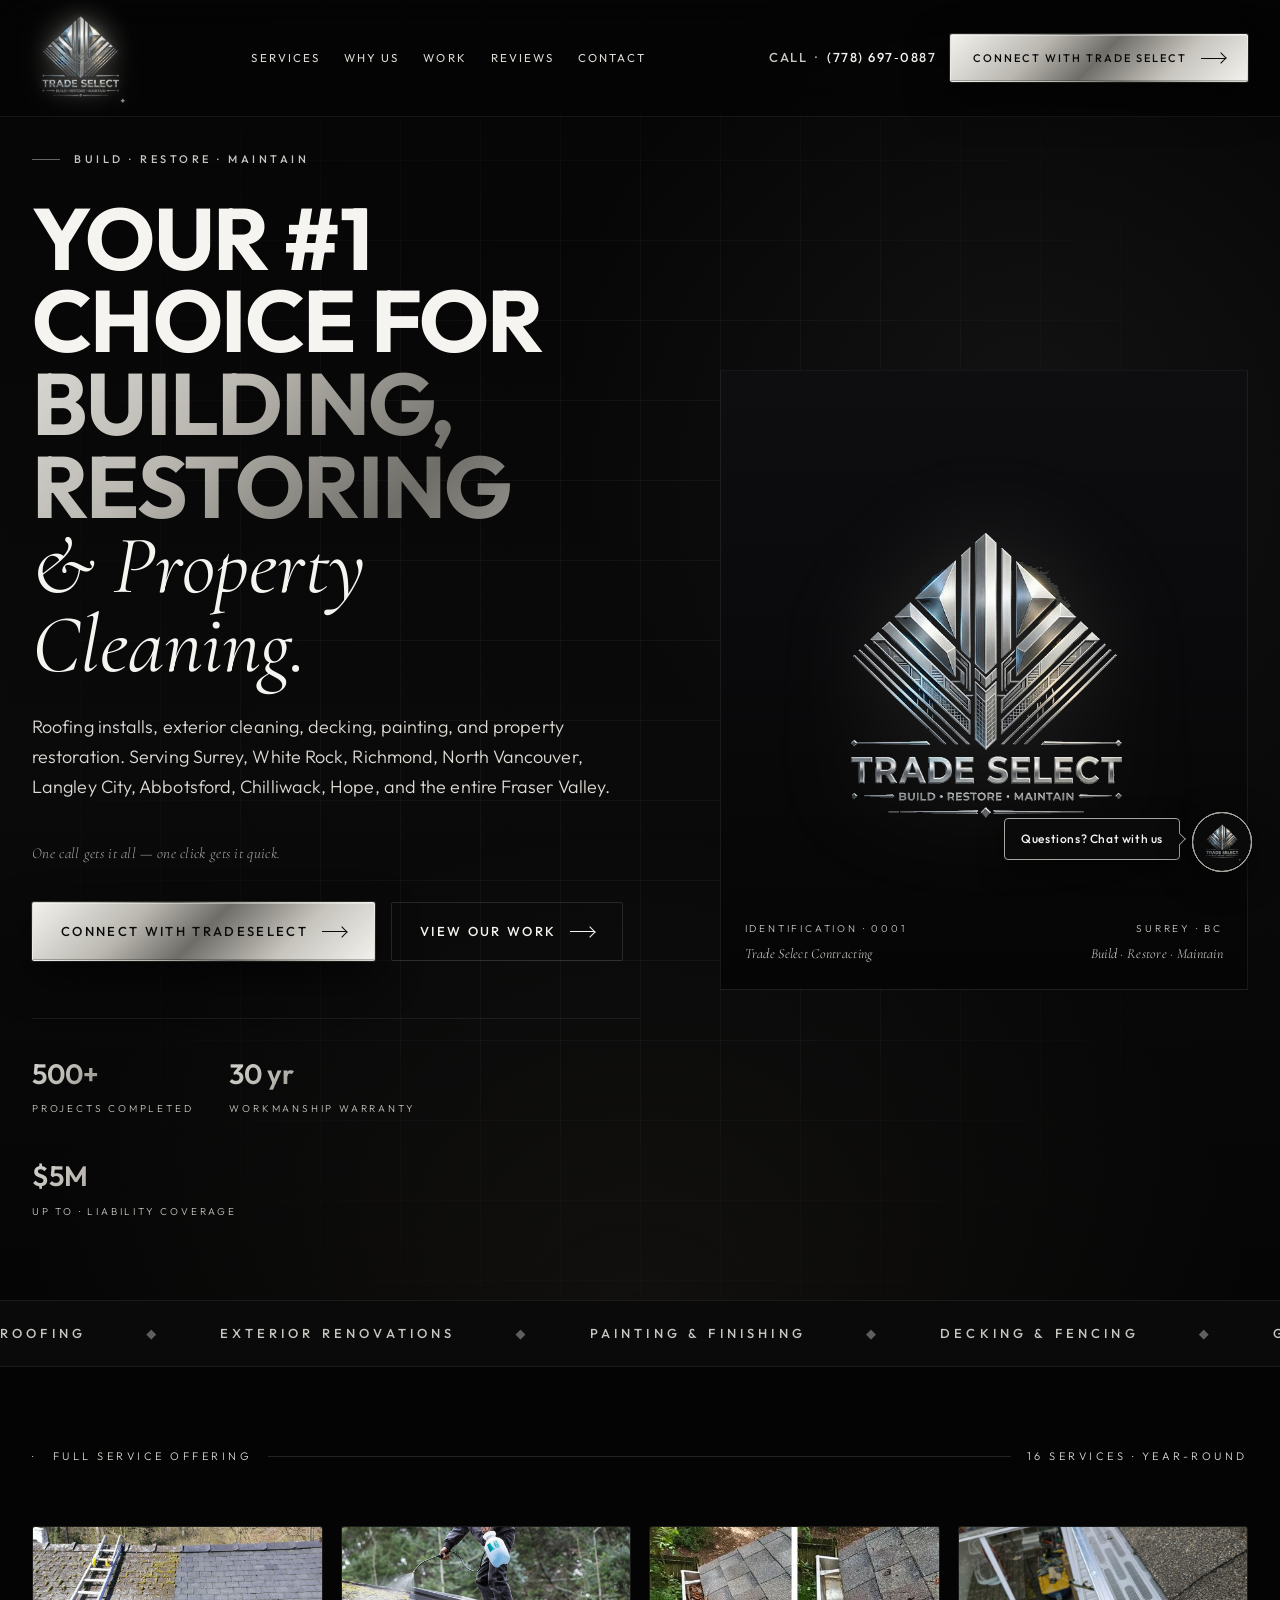
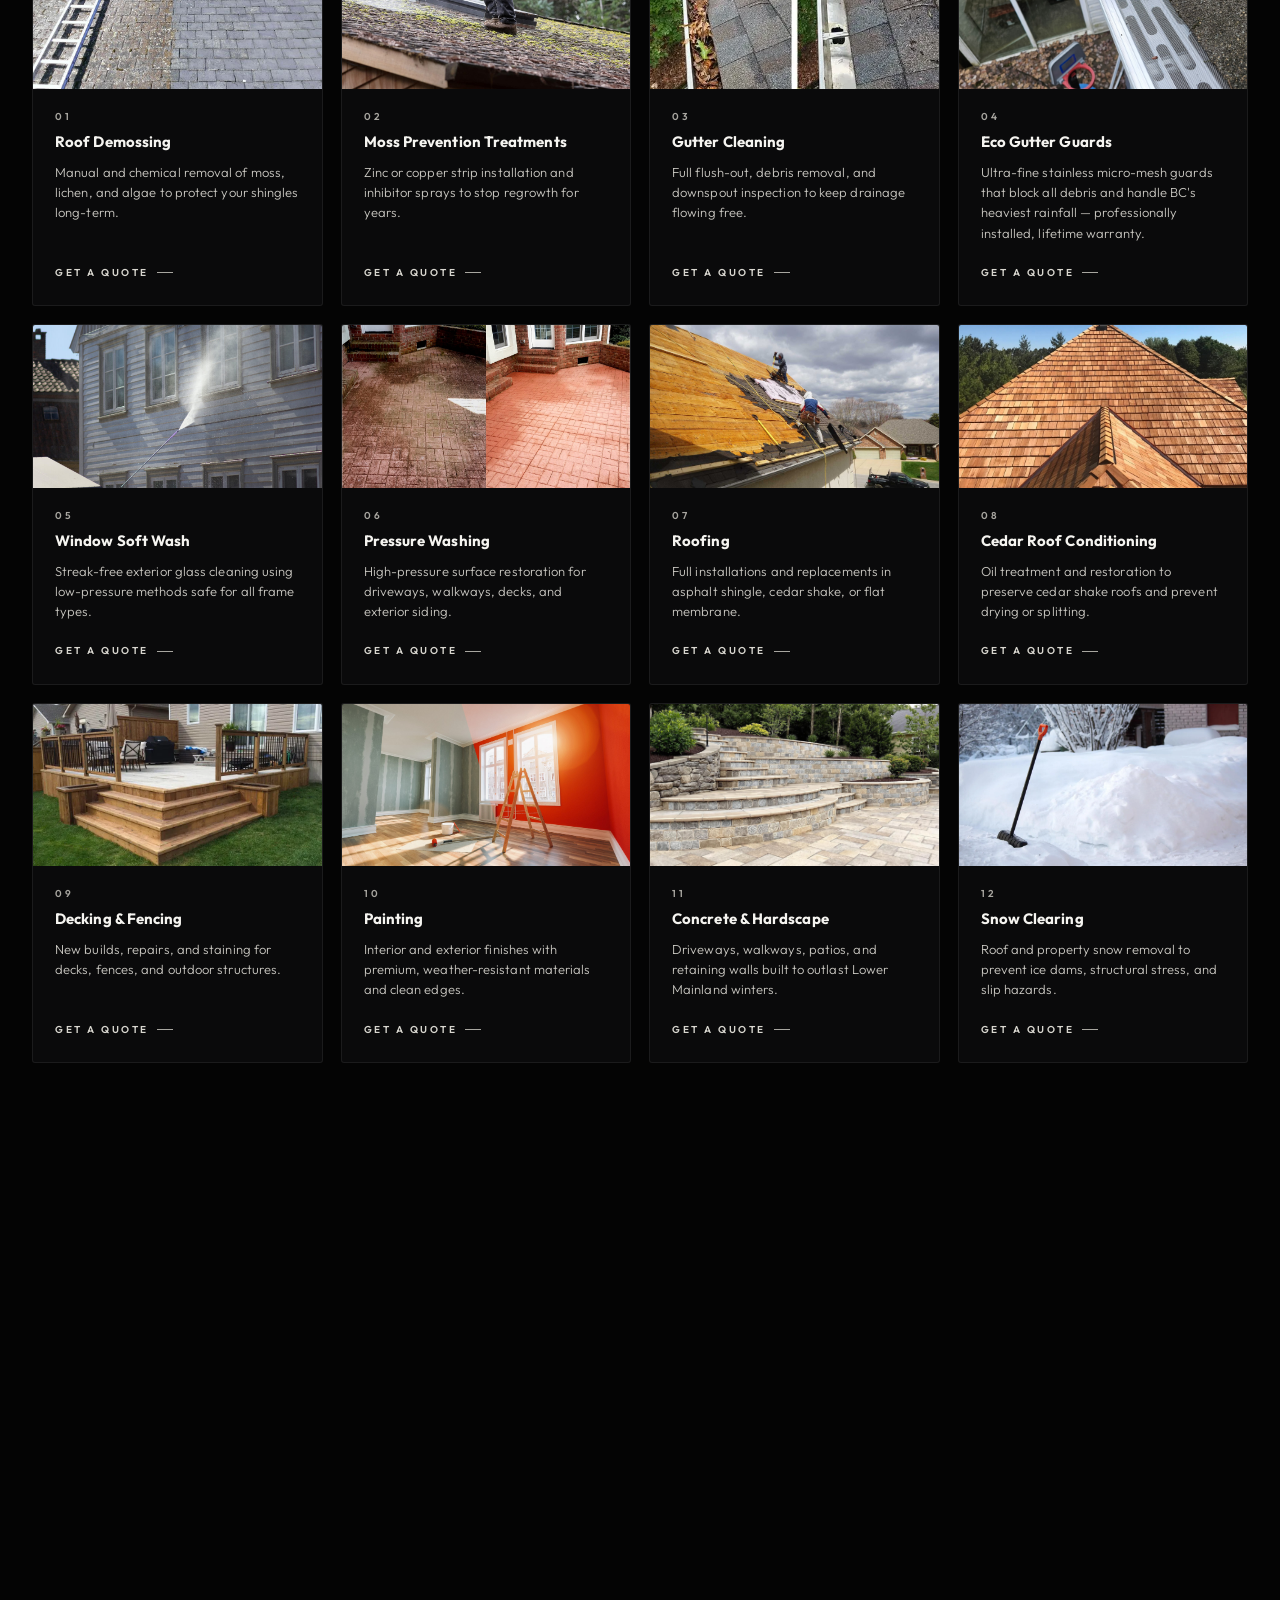
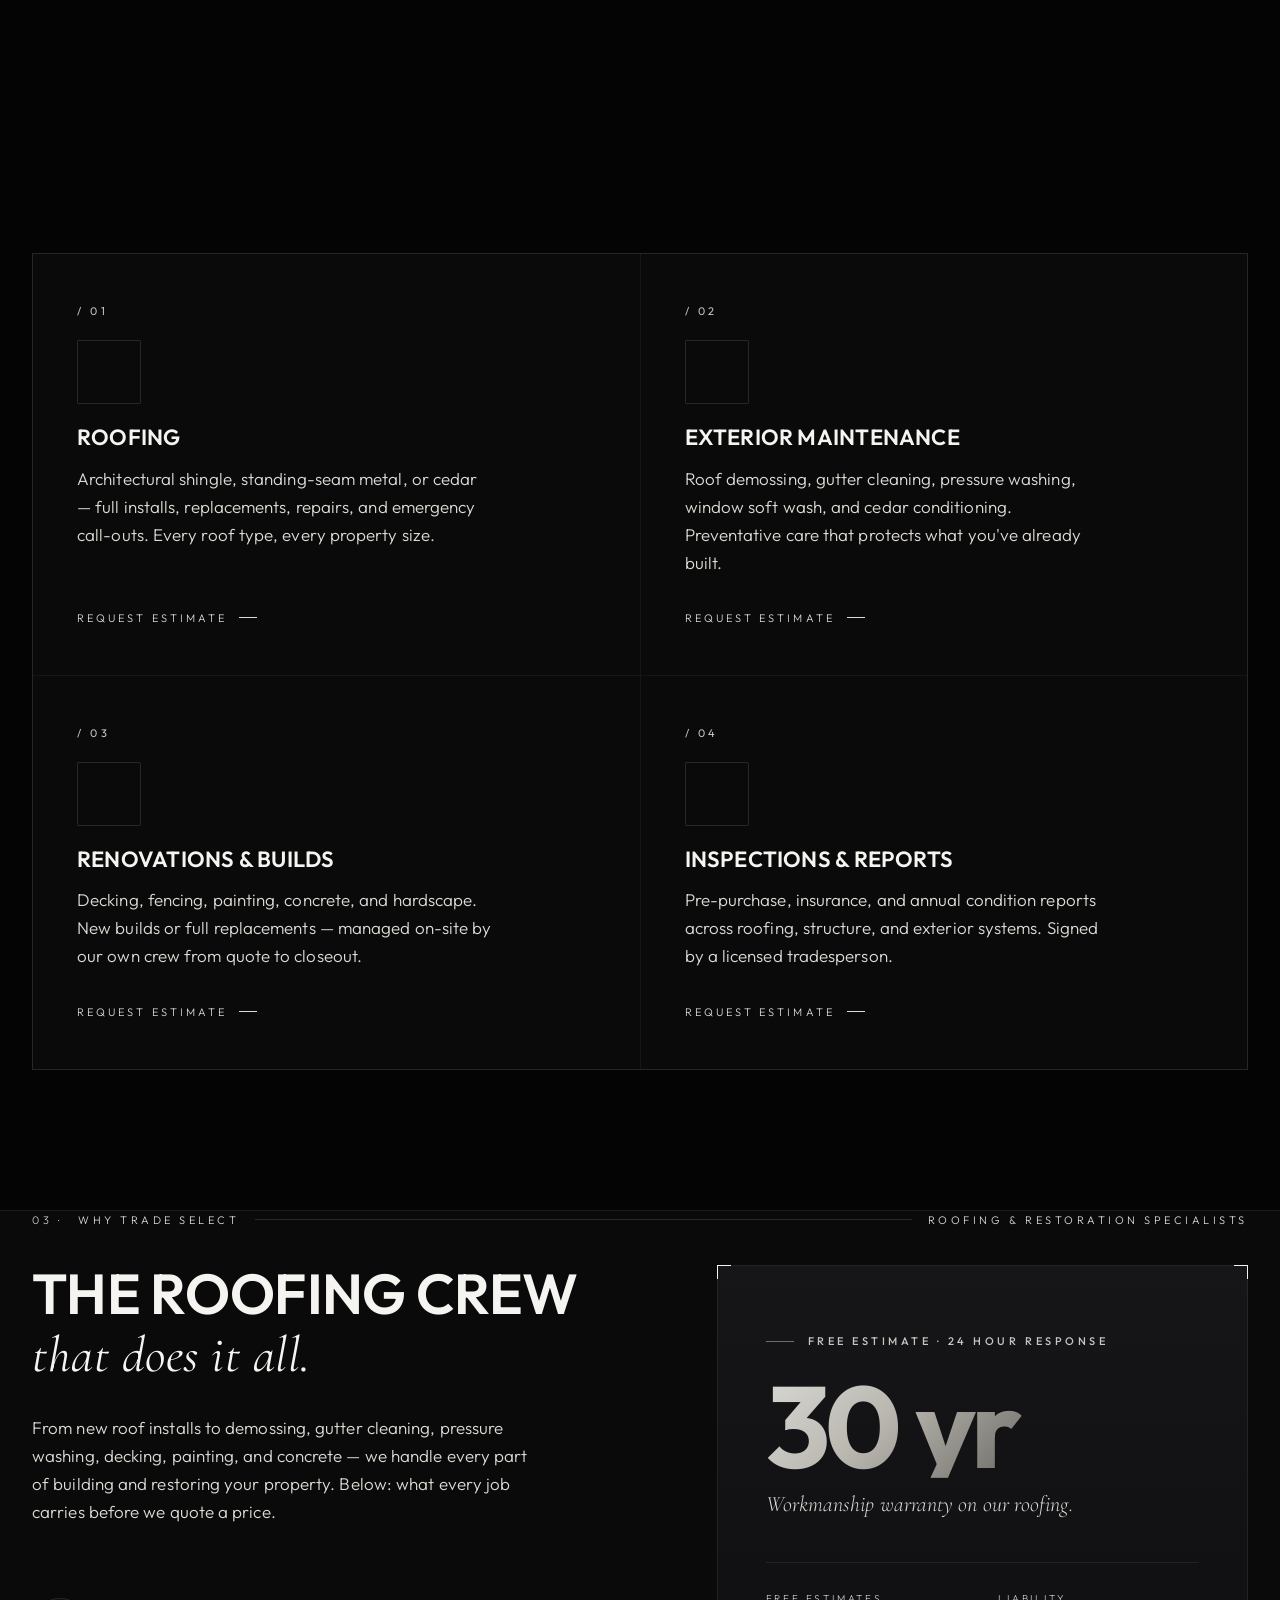
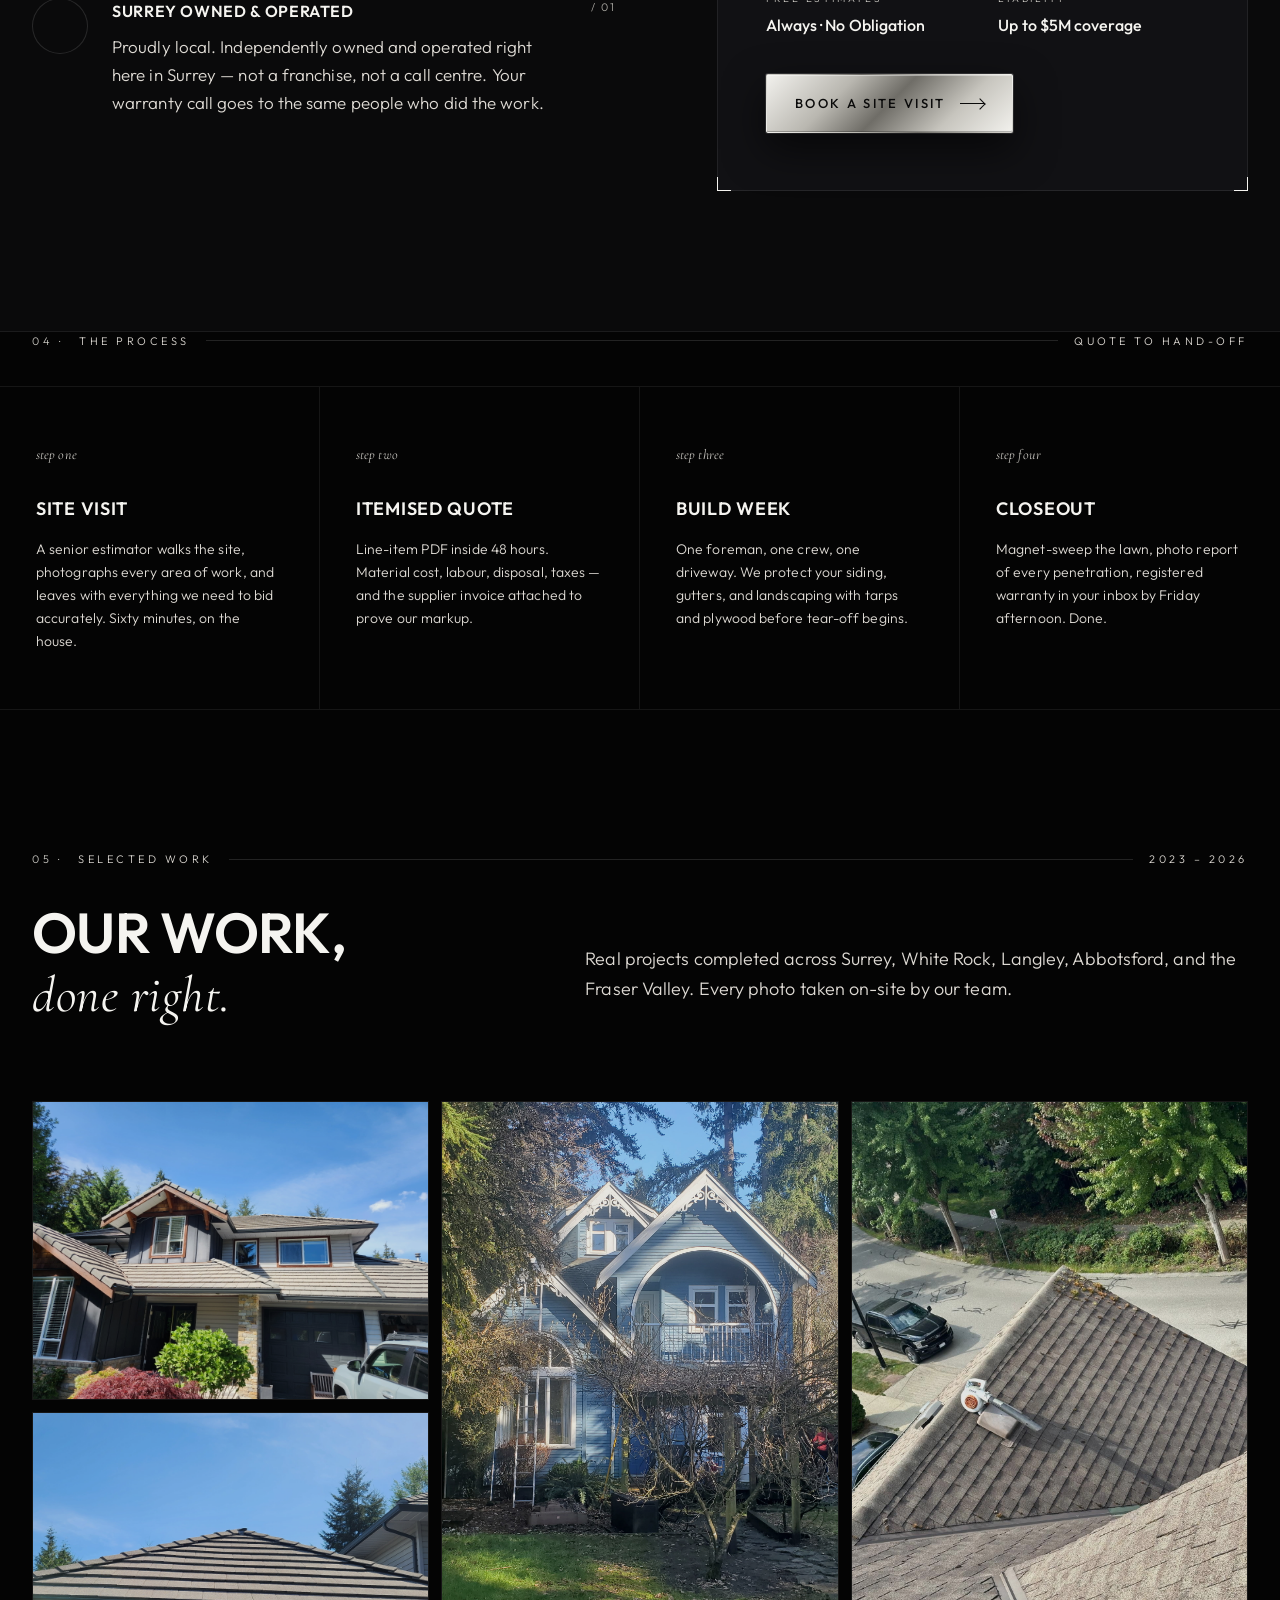
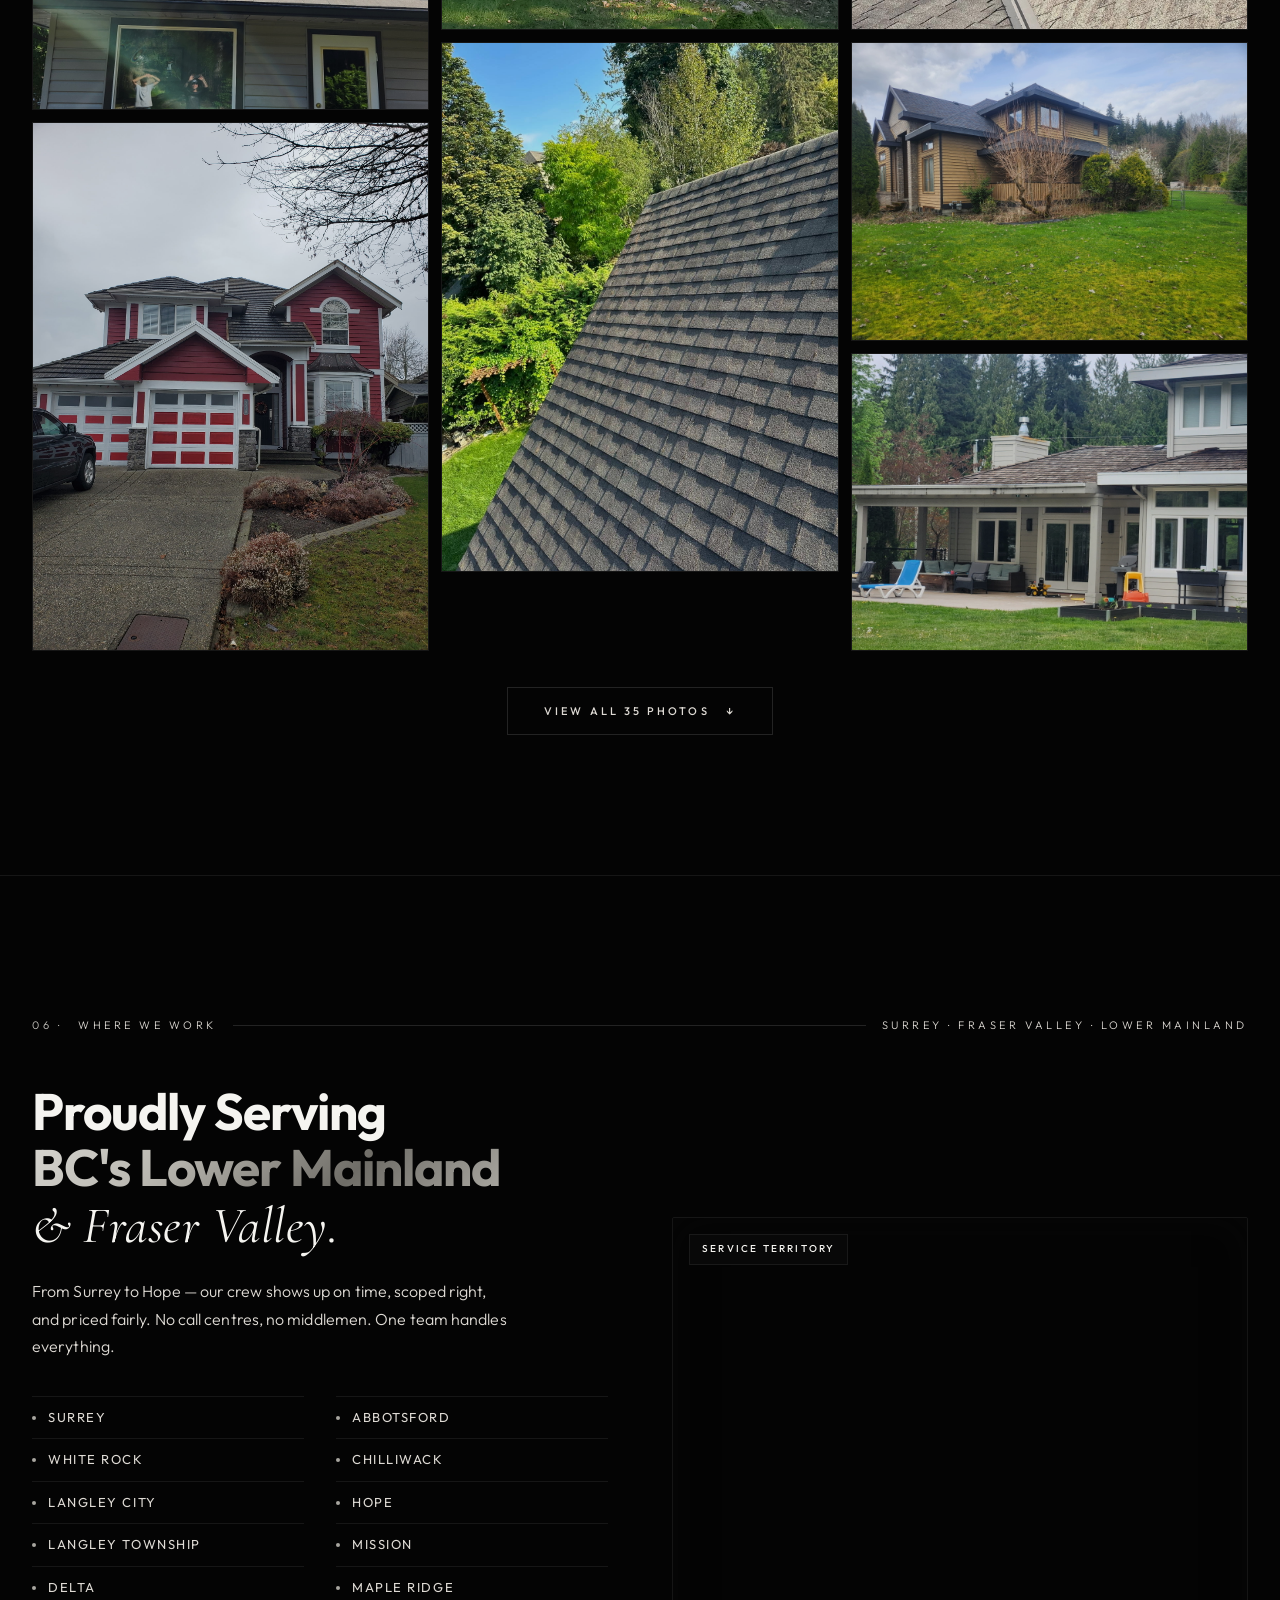
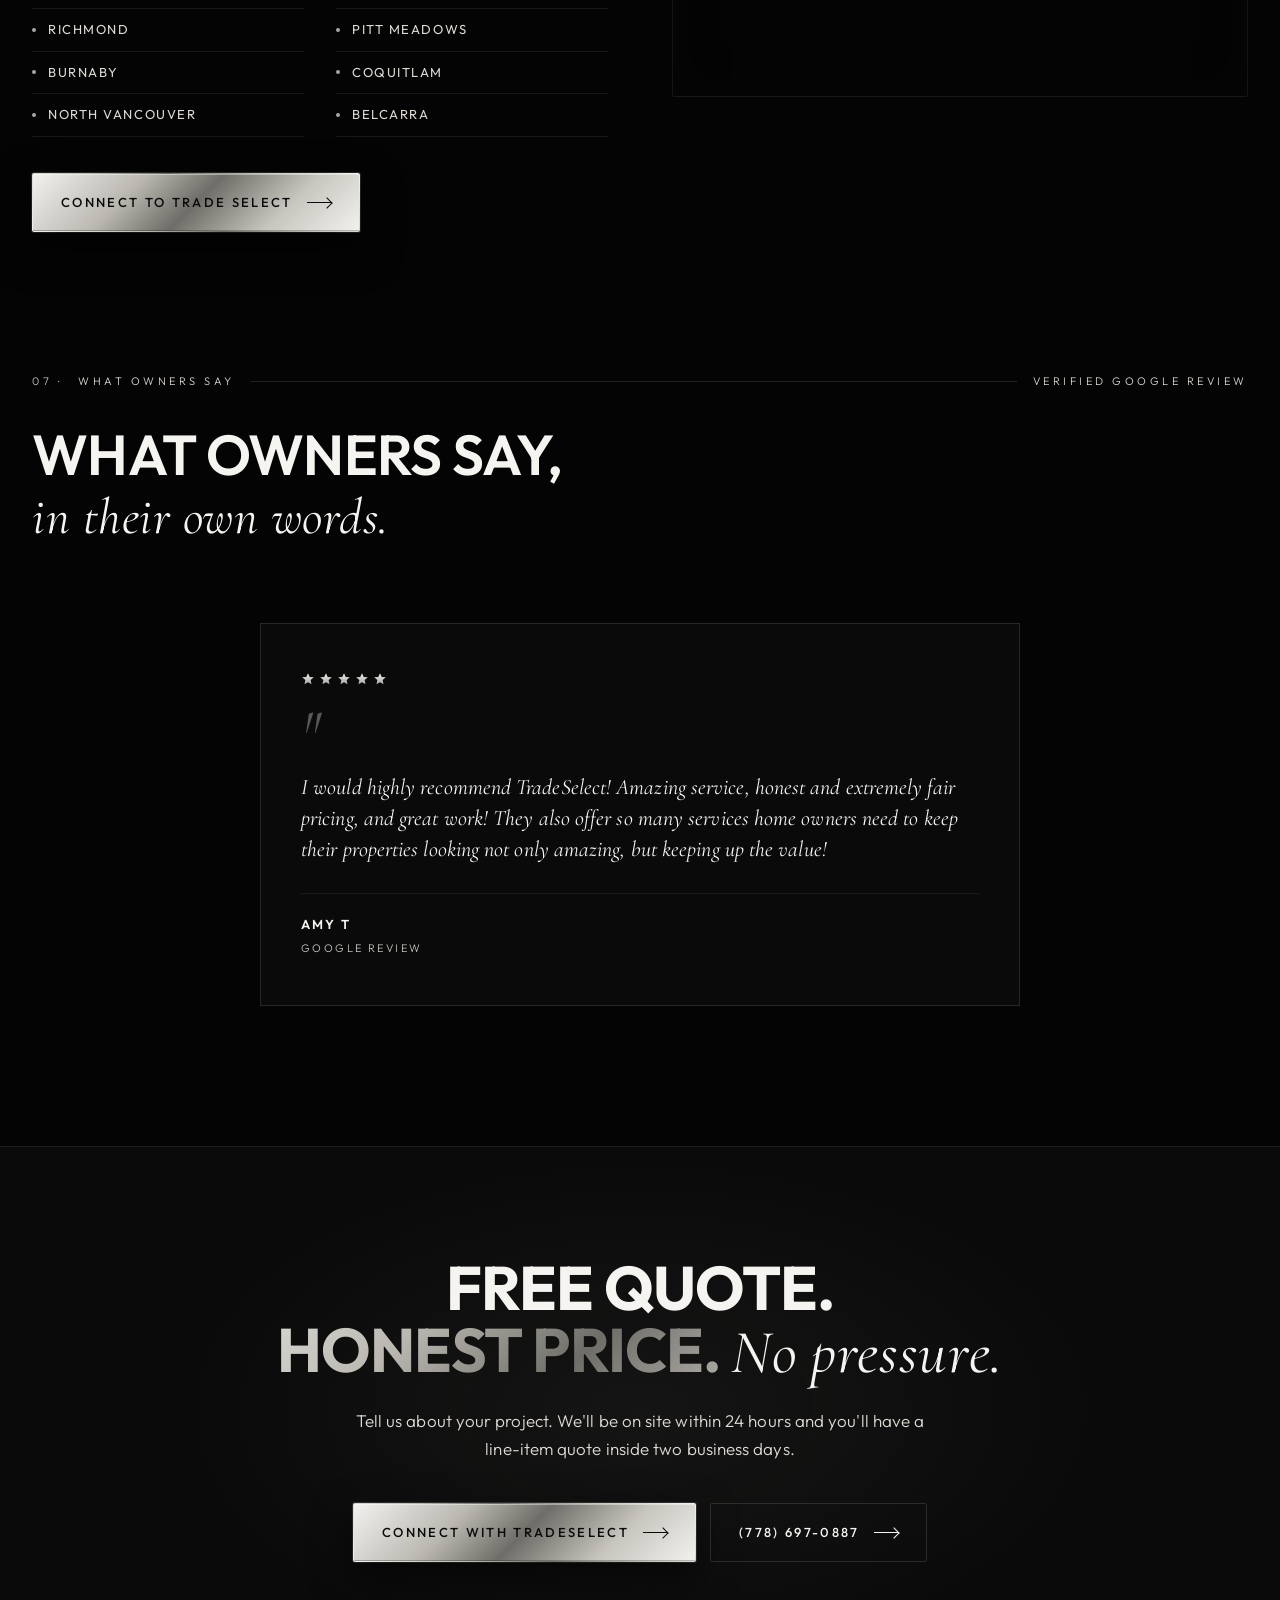
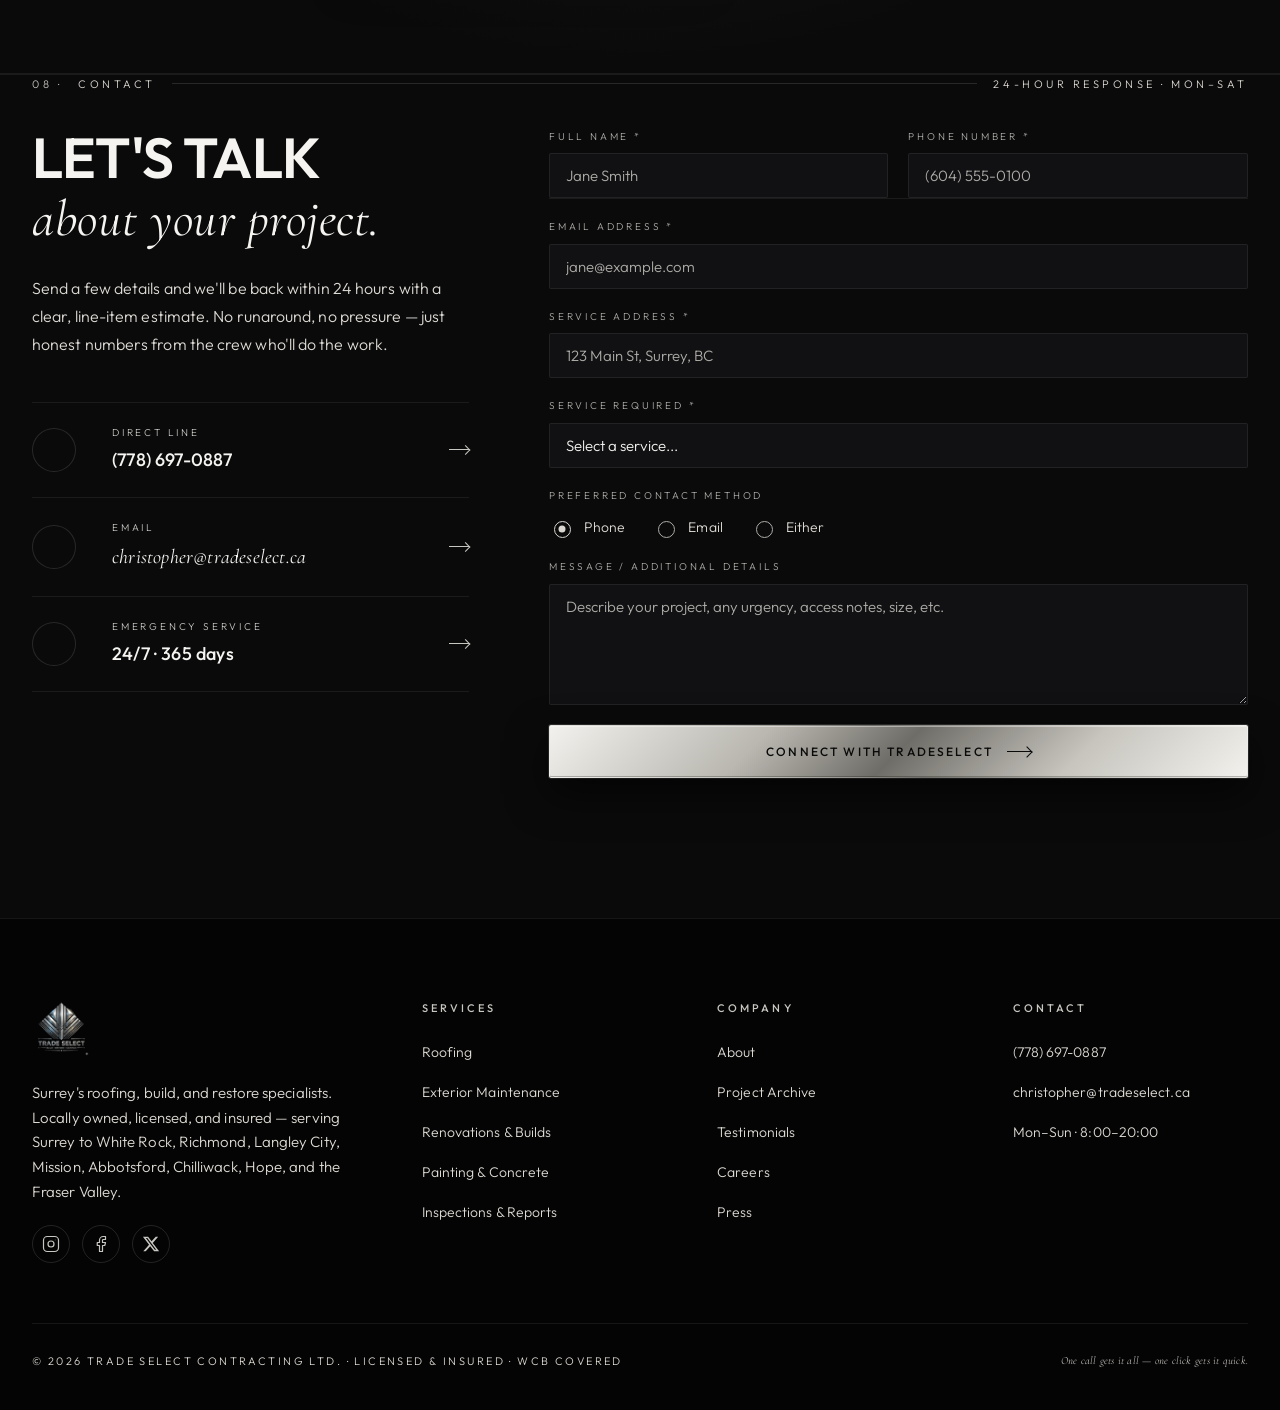
==== commit c453b19c: "Point contact form at new Formspree endpoint (mrenlyrn) for lead-gen tracking Only FORMSPREE_ENDPOIN" ====
--- a/index.html
+++ b/index.html
@@ -1363,7 +1363,7 @@
   });
 
   // ── Formspree endpoint (Twilio credentials live in Netlify env vars) ──
-  const FORMSPREE_ENDPOINT = 'https://formspree.io/f/mjgzpwpv';
+  const FORMSPREE_ENDPOINT = 'https://formspree.io/f/mrenlyrn';
 
   // ── New quote form submit with validation ─────────────────────
   const quoteForm = document.getElementById('quote-form-new');
